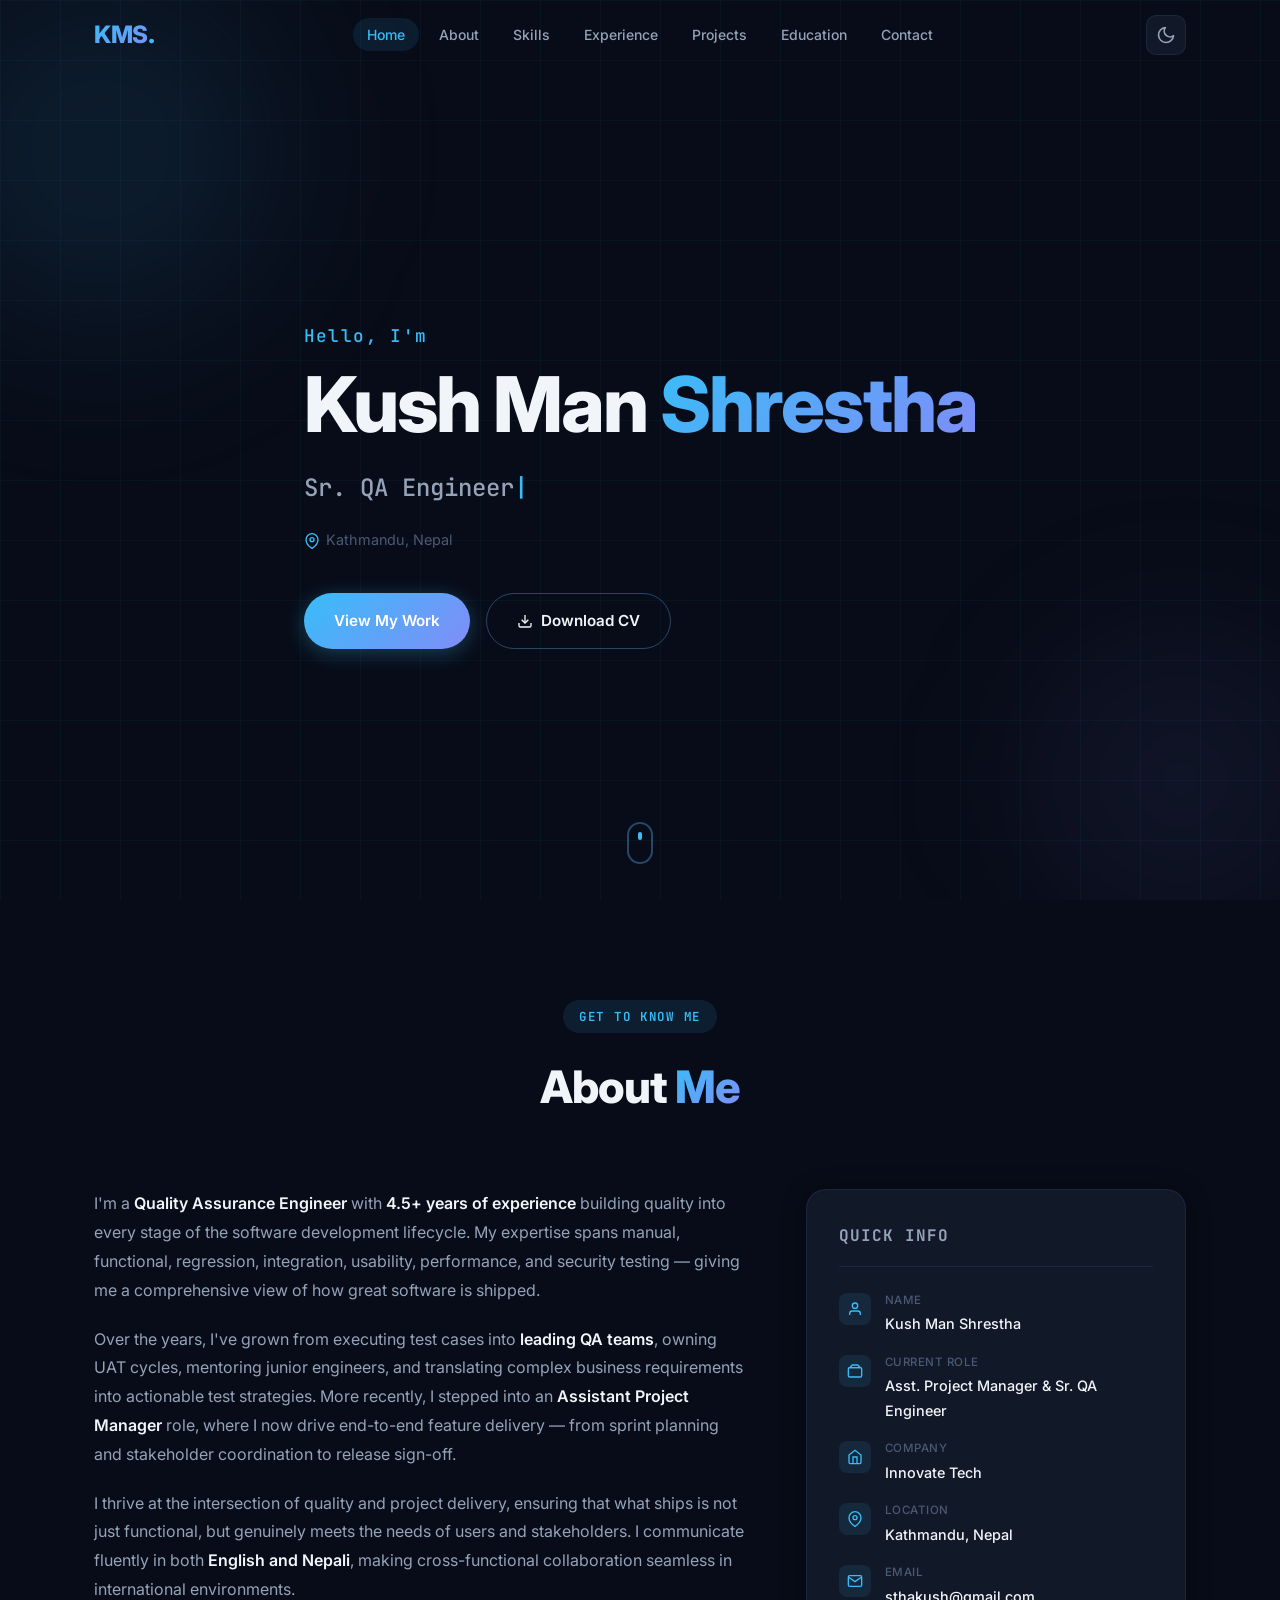
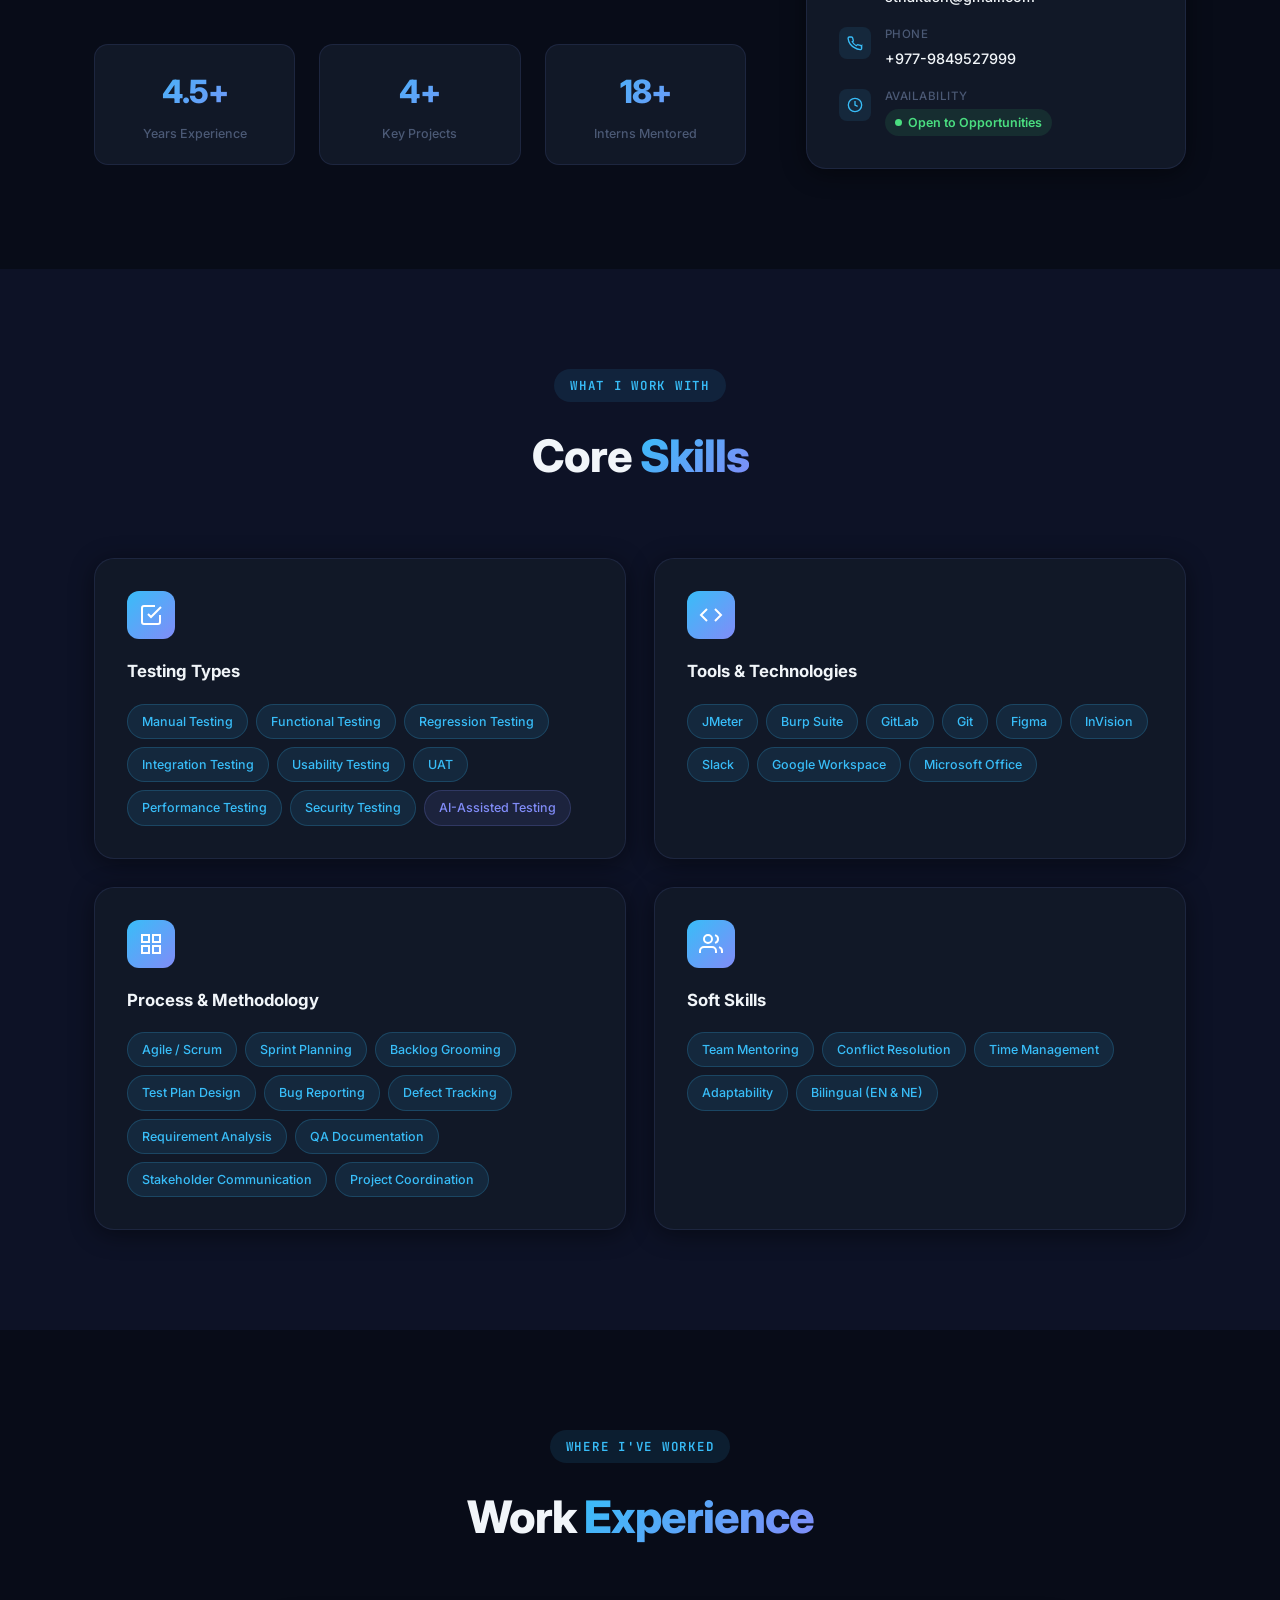
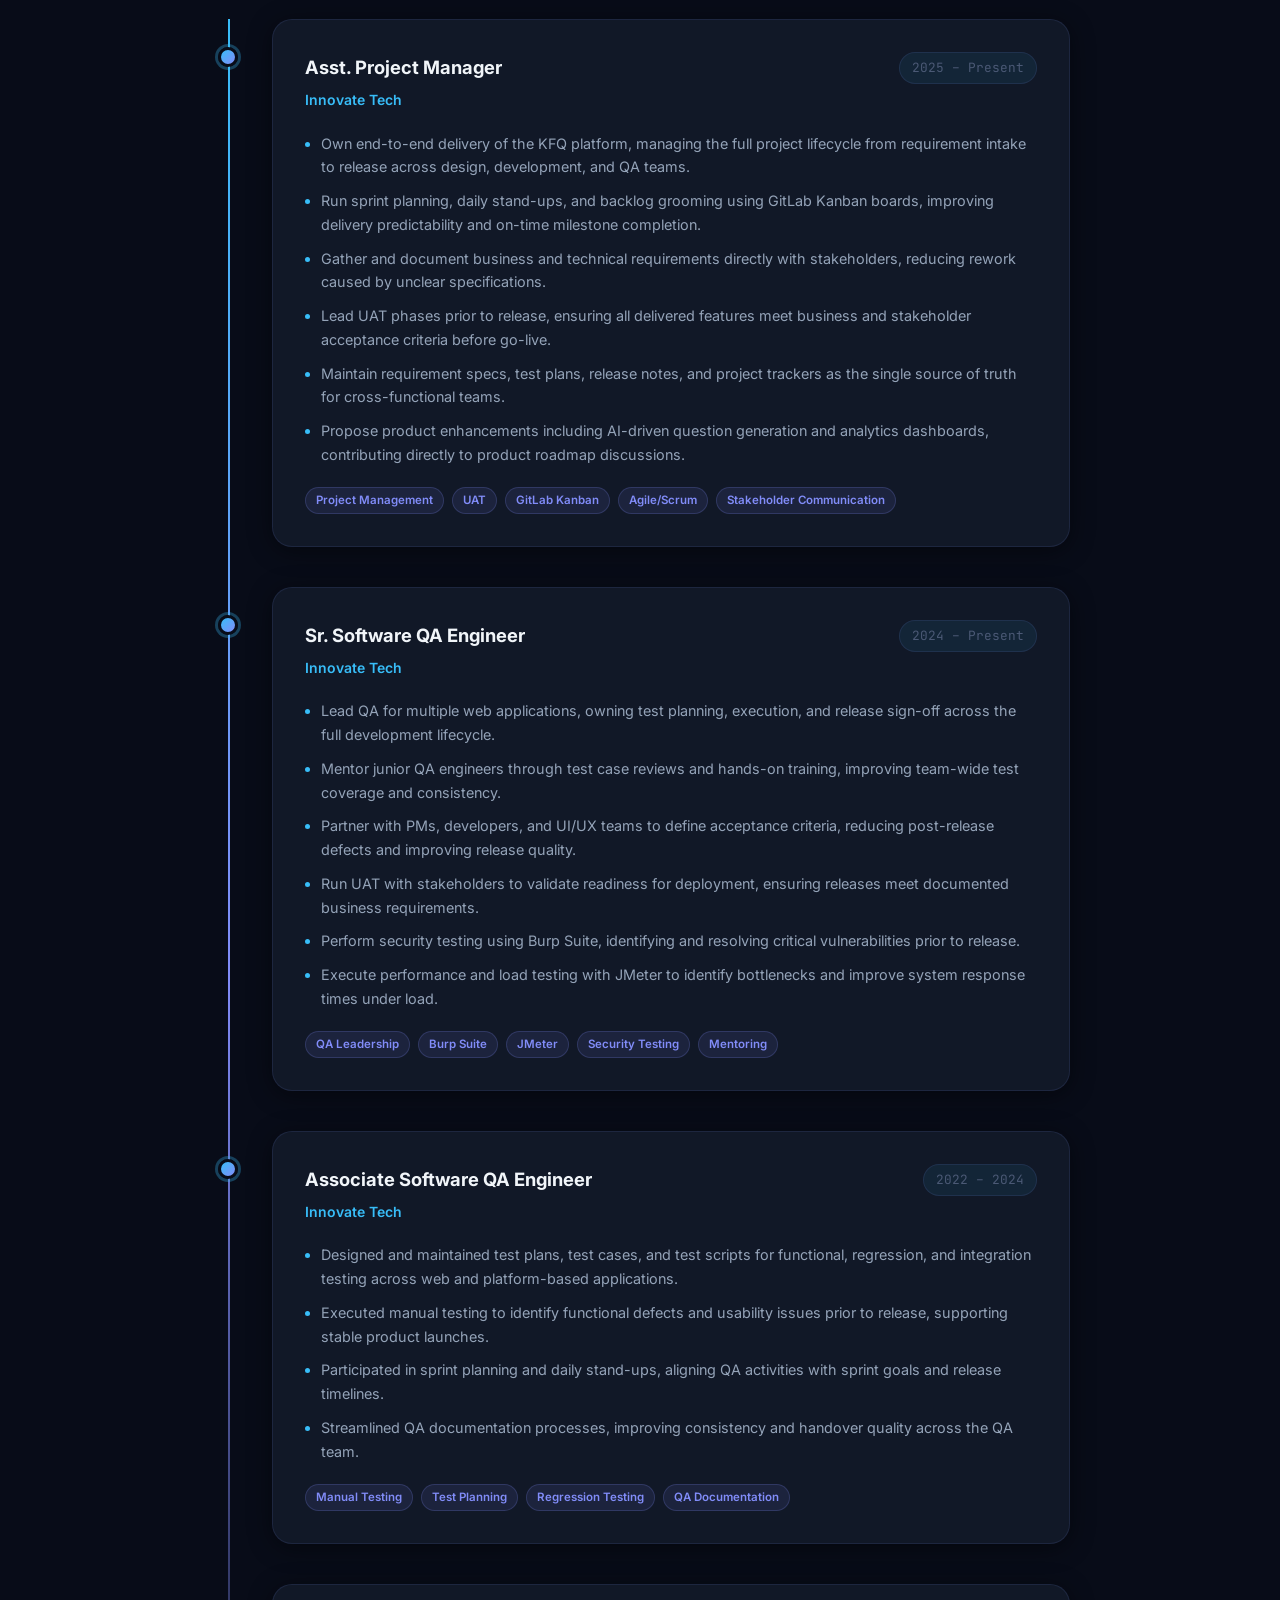
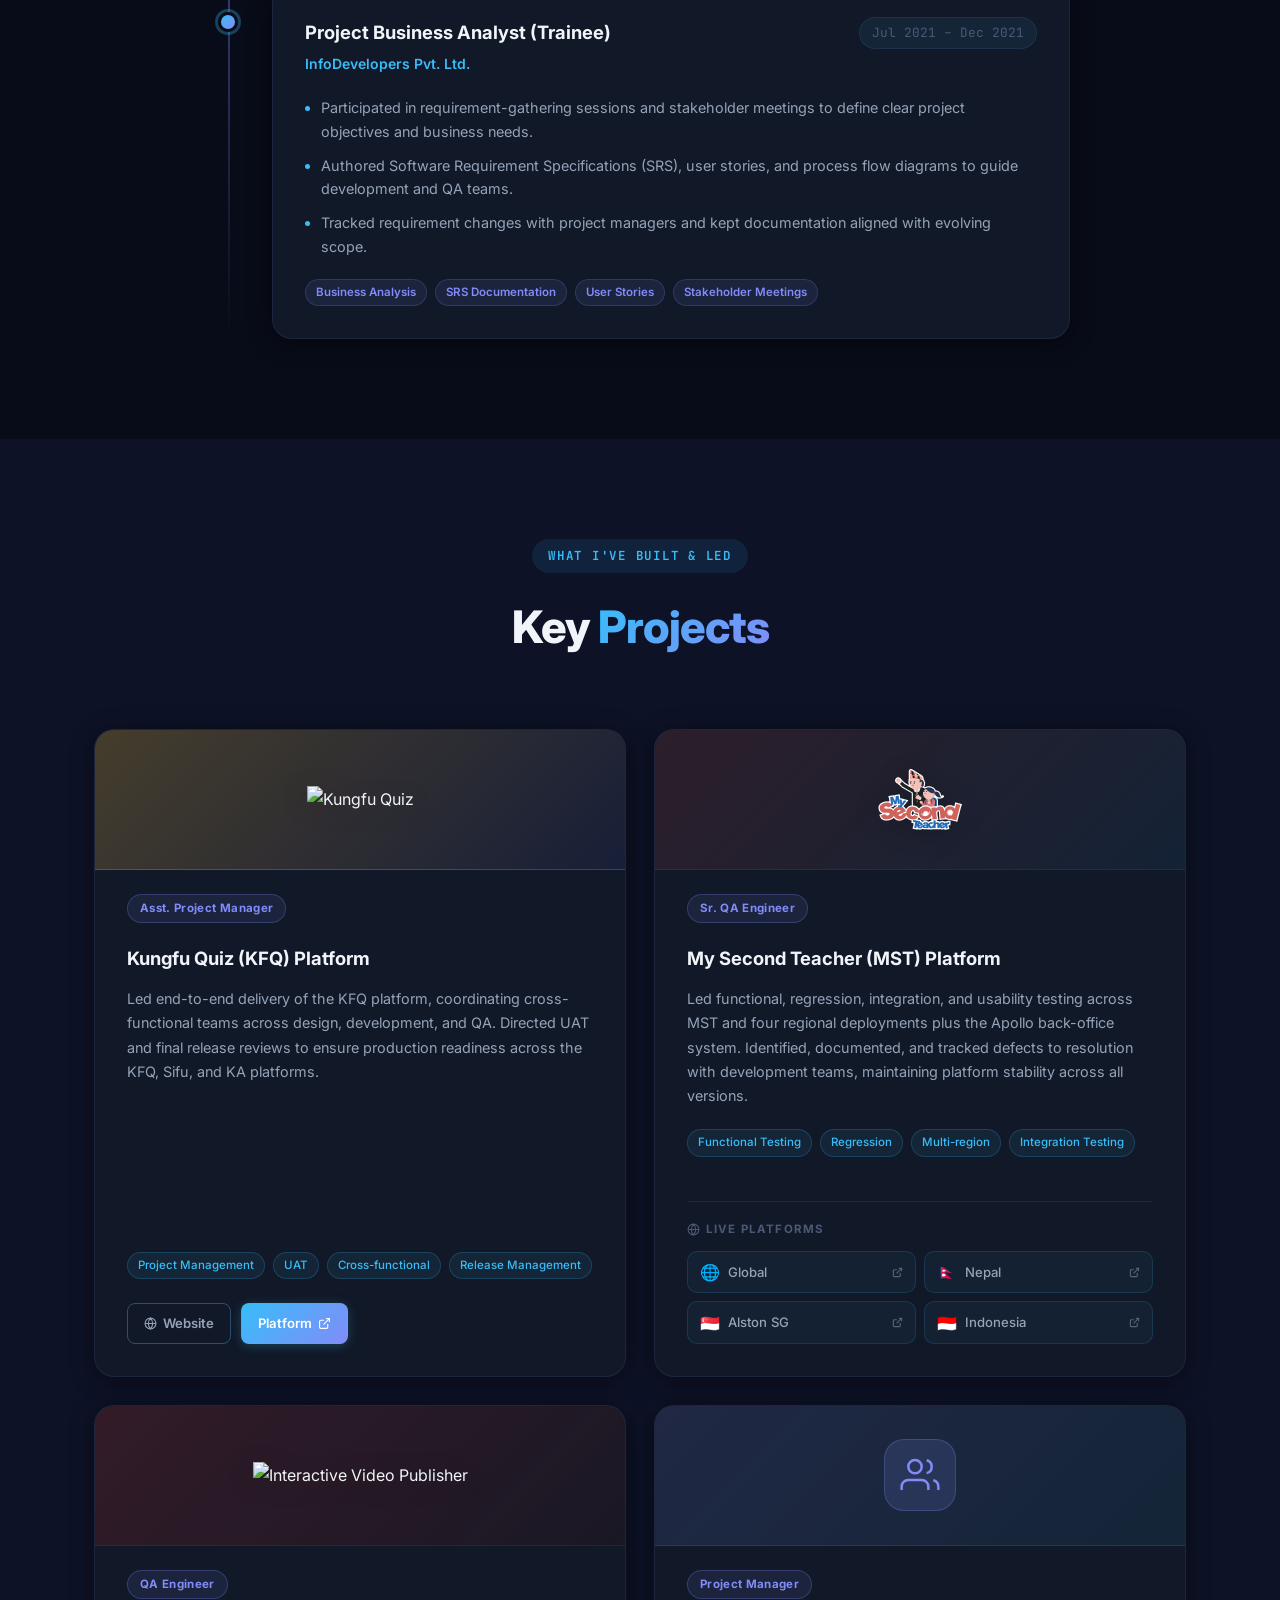
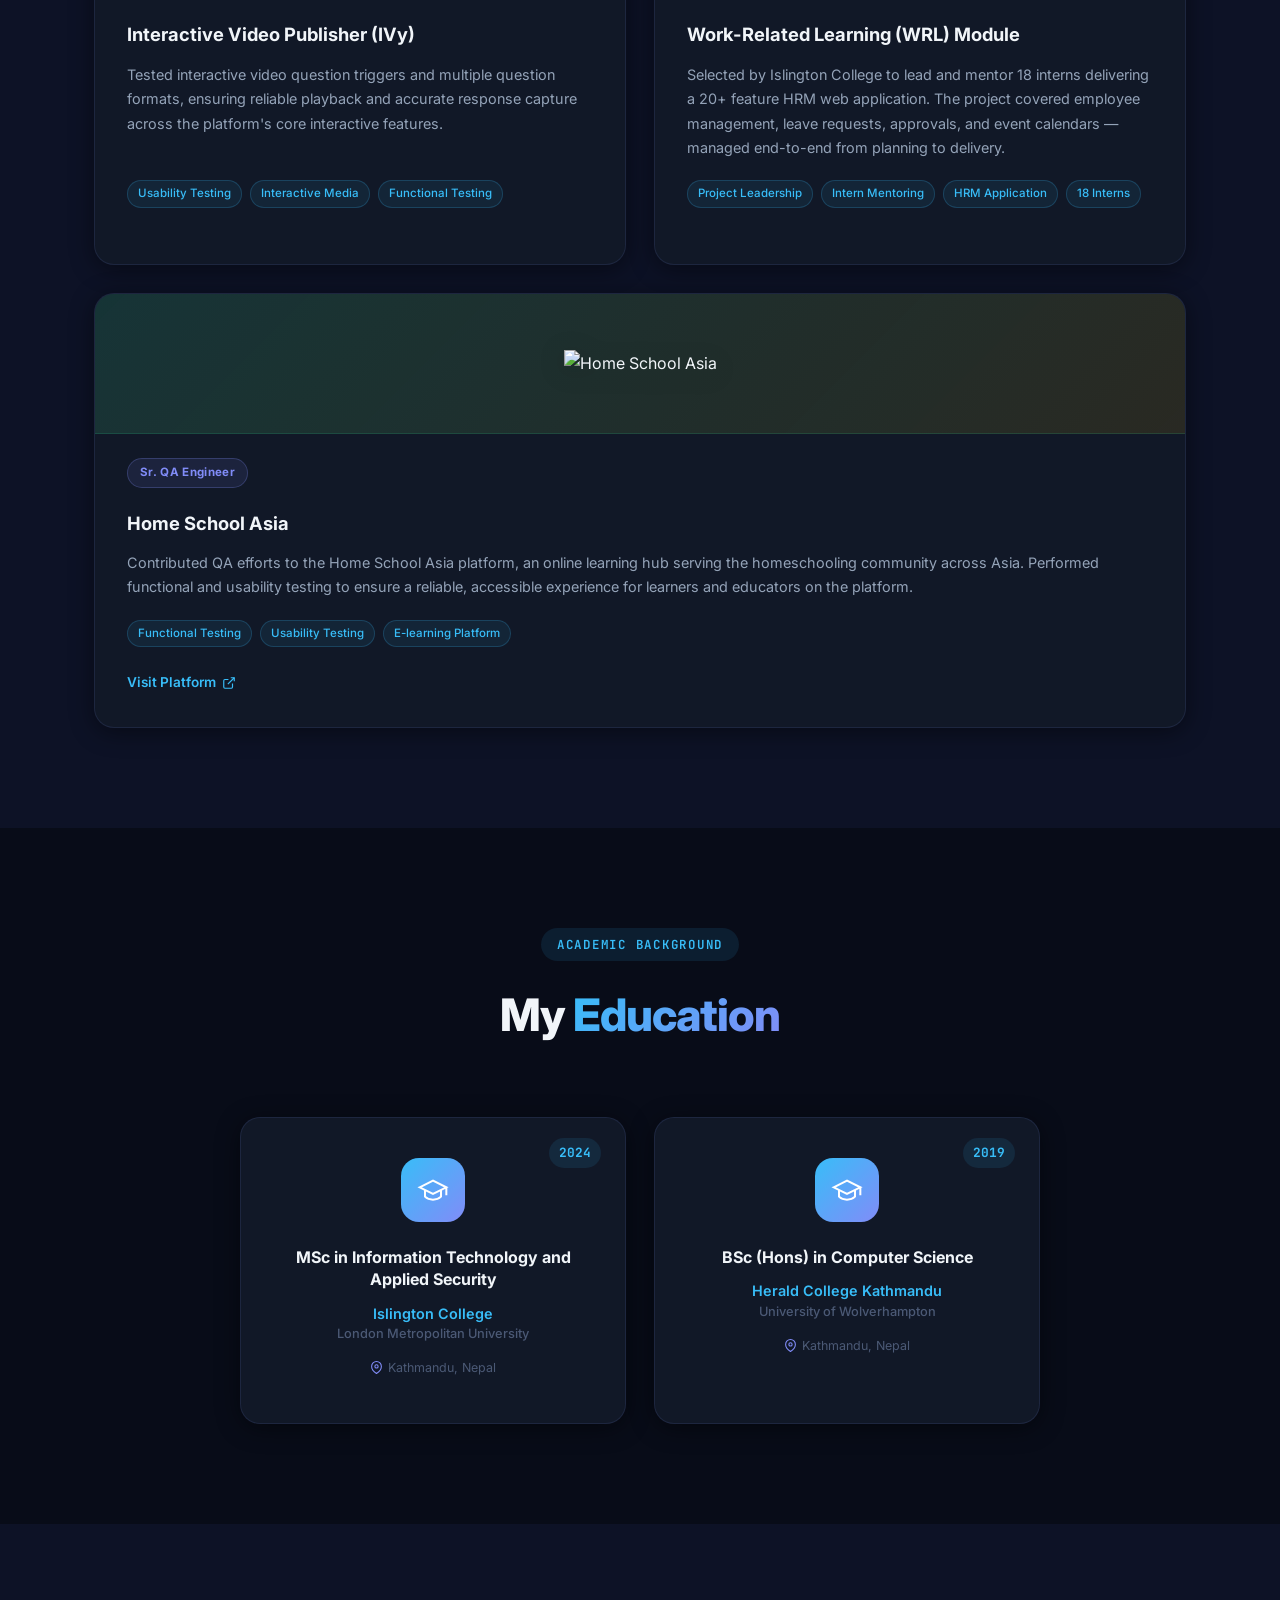
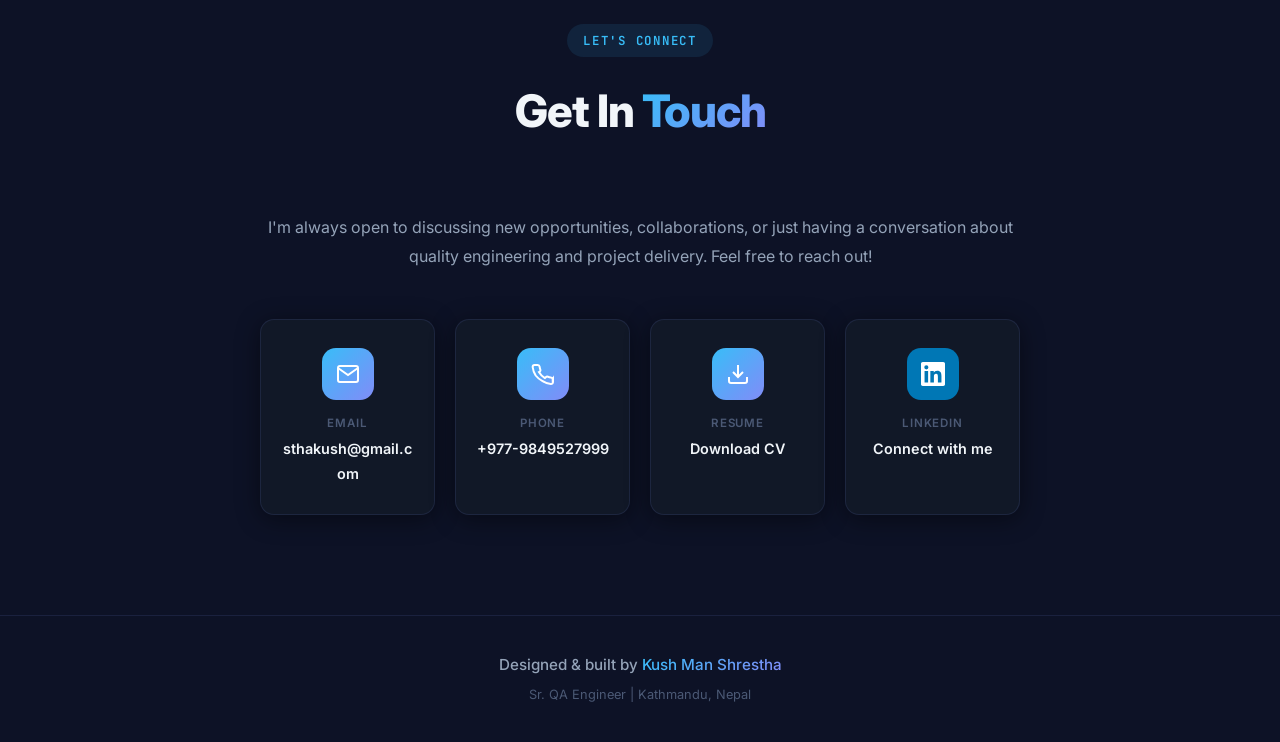
==== index.html @ 0c4039c4 "Add brand-coloured banner to every project card Each card now has a full-width coloured banner at th" ====
<!DOCTYPE html>
<html lang="en" data-theme="dark">
<head>
  <meta charset="UTF-8" />
  <meta name="viewport" content="width=device-width, initial-scale=1.0" />
  <meta name="description" content="Kush Man Shrestha — Sr. QA Engineer & Agile Project Manager based in Kathmandu, Nepal." />
  <title>Kush Man Shrestha | Sr. QA Engineer</title>
  <link rel="preconnect" href="https://fonts.googleapis.com" />
  <link rel="preconnect" href="https://fonts.gstatic.com" crossorigin />
  <link href="https://fonts.googleapis.com/css2?family=Inter:wght@300;400;500;600;700;800&family=JetBrains+Mono:wght@400;500&display=swap" rel="stylesheet" />
  <link rel="stylesheet" href="css/style.css" />
</head>
<body>

  <!-- ========== NAVIGATION ========== -->
  <nav class="navbar" id="navbar">
    <div class="nav-container">
      <a href="#home" class="nav-logo">KMS<span class="dot">.</span></a>
      <button class="hamburger" id="hamburger" aria-label="Toggle menu">
        <span></span><span></span><span></span>
      </button>
      <ul class="nav-links" id="nav-links">
        <li><a href="#home" class="nav-link active">Home</a></li>
        <li><a href="#about" class="nav-link">About</a></li>
        <li><a href="#skills" class="nav-link">Skills</a></li>
        <li><a href="#experience" class="nav-link">Experience</a></li>
        <li><a href="#projects" class="nav-link">Projects</a></li>
        <li><a href="#education" class="nav-link">Education</a></li>
        <li><a href="#contact" class="nav-link">Contact</a></li>
      </ul>
      <button class="theme-toggle" id="theme-toggle" aria-label="Toggle light/dark mode">
        <!-- Moon icon (shown in dark mode) -->
        <svg class="icon-moon" width="20" height="20" viewBox="0 0 24 24" fill="none" stroke="currentColor" stroke-width="2" stroke-linecap="round" stroke-linejoin="round"><path d="M21 12.79A9 9 0 1 1 11.21 3 7 7 0 0 0 21 12.79z"/></svg>
        <!-- Sun icon (shown in light mode) -->
        <svg class="icon-sun" width="20" height="20" viewBox="0 0 24 24" fill="none" stroke="currentColor" stroke-width="2" stroke-linecap="round" stroke-linejoin="round"><circle cx="12" cy="12" r="5"/><line x1="12" y1="1" x2="12" y2="3"/><line x1="12" y1="21" x2="12" y2="23"/><line x1="4.22" y1="4.22" x2="5.64" y2="5.64"/><line x1="18.36" y1="18.36" x2="19.78" y2="19.78"/><line x1="1" y1="12" x2="3" y2="12"/><line x1="21" y1="12" x2="23" y2="12"/><line x1="4.22" y1="19.78" x2="5.64" y2="18.36"/><line x1="18.36" y1="5.64" x2="19.78" y2="4.22"/></svg>
      </button>
    </div>
  </nav>

  <!-- ========== HERO ========== -->
  <section class="hero" id="home">
    <div class="hero-bg-grid"></div>
    <div class="hero-orb hero-orb-1"></div>
    <div class="hero-orb hero-orb-2"></div>
    <div class="container hero-content">
      <p class="hero-greeting">Hello, I'm</p>
      <h1 class="hero-name">Kush Man <span class="gradient-text">Shrestha</span></h1>
      <div class="hero-role-wrapper">
        <span class="hero-role" id="typed-text"></span><span class="cursor">|</span>
      </div>
      <p class="hero-location">
        <svg width="16" height="16" viewBox="0 0 24 24" fill="none" stroke="currentColor" stroke-width="2"><path d="M21 10c0 7-9 13-9 13s-9-6-9-13a9 9 0 0 1 18 0z"/><circle cx="12" cy="10" r="3"/></svg>
        Kathmandu, Nepal
      </p>
      <div class="hero-cta">
        <a href="#projects" class="btn btn-primary">View My Work</a>
        <a href="assets/cv/Kush_Man_Shrestha_CV.pdf" download class="btn btn-outline">
          <svg width="16" height="16" viewBox="0 0 24 24" fill="none" stroke="currentColor" stroke-width="2"><path d="M21 15v4a2 2 0 0 1-2 2H5a2 2 0 0 1-2-2v-4"/><polyline points="7 10 12 15 17 10"/><line x1="12" y1="15" x2="12" y2="3"/></svg>
          Download CV
        </a>
      </div>
    </div>
    <div class="scroll-indicator">
      <div class="scroll-dot"></div>
    </div>
  </section>

  <!-- ========== ABOUT ========== -->
  <section class="section" id="about">
    <div class="container">
      <div class="section-header reveal">
        <span class="section-tag">Get to know me</span>
        <h2 class="section-title">About <span class="gradient-text">Me</span></h2>
      </div>
      <div class="about-grid">
        <div class="about-text reveal">
          <p>
            I'm a <strong>Quality Assurance Engineer</strong> with <strong>4.5+ years of experience</strong>
            building quality into every stage of the software development lifecycle. My expertise spans
            manual, functional, regression, integration, usability, performance, and security testing —
            giving me a comprehensive view of how great software is shipped.
          </p>
          <p>
            Over the years, I've grown from executing test cases into <strong>leading QA teams</strong>,
            owning UAT cycles, mentoring junior engineers, and translating complex business requirements
            into actionable test strategies. More recently, I stepped into an <strong>Assistant Project
            Manager</strong> role, where I now drive end-to-end feature delivery — from sprint planning
            and stakeholder coordination to release sign-off.
          </p>
          <p>
            I thrive at the intersection of quality and project delivery, ensuring that what ships is
            not just functional, but genuinely meets the needs of users and stakeholders. I communicate
            fluently in both <strong>English and Nepali</strong>, making cross-functional collaboration
            seamless in international environments.
          </p>
          <div class="about-stats">
            <div class="stat-card">
              <span class="stat-number gradient-text">4.5+</span>
              <span class="stat-label">Years Experience</span>
            </div>
            <div class="stat-card">
              <span class="stat-number gradient-text">4+</span>
              <span class="stat-label">Key Projects</span>
            </div>
            <div class="stat-card">
              <span class="stat-number gradient-text">18+</span>
              <span class="stat-label">Interns Mentored</span>
            </div>
          </div>
        </div>
        <div class="about-card reveal">
          <div class="about-info-card">
            <h3>Quick Info</h3>
            <ul class="info-list">
              <li>
                <span class="info-icon">
                  <svg width="16" height="16" viewBox="0 0 24 24" fill="none" stroke="currentColor" stroke-width="2"><path d="M20 21v-2a4 4 0 0 0-4-4H8a4 4 0 0 0-4 4v2"/><circle cx="12" cy="7" r="4"/></svg>
                </span>
                <div><span class="info-label">Name</span><span class="info-value">Kush Man Shrestha</span></div>
              </li>
              <li>
                <span class="info-icon">
                  <svg width="16" height="16" viewBox="0 0 24 24" fill="none" stroke="currentColor" stroke-width="2"><rect x="2" y="7" width="20" height="14" rx="2"/><path d="M16 3H8l-4 4h16l-4-4z"/></svg>
                </span>
                <div><span class="info-label">Current Role</span><span class="info-value">Asst. Project Manager & Sr. QA Engineer</span></div>
              </li>
              <li>
                <span class="info-icon">
                  <svg width="16" height="16" viewBox="0 0 24 24" fill="none" stroke="currentColor" stroke-width="2"><path d="M3 9l9-7 9 7v11a2 2 0 0 1-2 2H5a2 2 0 0 1-2-2z"/><polyline points="9 22 9 12 15 12 15 22"/></svg>
                </span>
                <div><span class="info-label">Company</span><span class="info-value">Innovate Tech</span></div>
              </li>
              <li>
                <span class="info-icon">
                  <svg width="16" height="16" viewBox="0 0 24 24" fill="none" stroke="currentColor" stroke-width="2"><path d="M21 10c0 7-9 13-9 13s-9-6-9-13a9 9 0 0 1 18 0z"/><circle cx="12" cy="10" r="3"/></svg>
                </span>
                <div><span class="info-label">Location</span><span class="info-value">Kathmandu, Nepal</span></div>
              </li>
              <li>
                <span class="info-icon">
                  <svg width="16" height="16" viewBox="0 0 24 24" fill="none" stroke="currentColor" stroke-width="2"><path d="M4 4h16c1.1 0 2 .9 2 2v12c0 1.1-.9 2-2 2H4c-1.1 0-2-.9-2-2V6c0-1.1.9-2 2-2z"/><polyline points="22,6 12,13 2,6"/></svg>
                </span>
                <div><span class="info-label">Email</span><span class="info-value">sthakush@gmail.com</span></div>
              </li>
              <li>
                <span class="info-icon">
                  <svg width="16" height="16" viewBox="0 0 24 24" fill="none" stroke="currentColor" stroke-width="2"><path d="M22 16.92v3a2 2 0 0 1-2.18 2 19.79 19.79 0 0 1-8.63-3.07A19.5 19.5 0 0 1 4.69 13.5 19.79 19.79 0 0 1 1.63 5a2 2 0 0 1 1.97-2H6.6a2 2 0 0 1 2 1.72c.127.96.361 1.903.7 2.81a2 2 0 0 1-.45 2.11L7.91 10.09a16 16 0 0 0 6 6l.92-.92a2 2 0 0 1 2.11-.45c.907.339 1.85.573 2.81.7A2 2 0 0 1 21.72 17.38z"/></svg>
                </span>
                <div><span class="info-label">Phone</span><span class="info-value">+977-9849527999</span></div>
              </li>
              <li>
                <span class="info-icon">
                  <svg width="16" height="16" viewBox="0 0 24 24" fill="none" stroke="currentColor" stroke-width="2"><circle cx="12" cy="12" r="10"/><polyline points="12 6 12 12 16 14"/></svg>
                </span>
                <div><span class="info-label">Availability</span><span class="info-value"><span class="badge-available">Open to Opportunities</span></span></div>
              </li>
            </ul>
          </div>
        </div>
      </div>
    </div>
  </section>

  <!-- ========== SKILLS ========== -->
  <section class="section section-alt" id="skills">
    <div class="container">
      <div class="section-header reveal">
        <span class="section-tag">What I work with</span>
        <h2 class="section-title">Core <span class="gradient-text">Skills</span></h2>
      </div>

      <div class="skills-grid">

        <div class="skill-category reveal">
          <div class="skill-category-icon">
            <svg width="24" height="24" viewBox="0 0 24 24" fill="none" stroke="currentColor" stroke-width="2"><path d="M9 11l3 3L22 4"/><path d="M21 12v7a2 2 0 0 1-2 2H5a2 2 0 0 1-2-2V5a2 2 0 0 1 2-2h11"/></svg>
          </div>
          <h3 class="skill-category-title">Testing Types</h3>
          <div class="skill-tags">
            <span class="skill-tag">Manual Testing</span>
            <span class="skill-tag">Functional Testing</span>
            <span class="skill-tag">Regression Testing</span>
            <span class="skill-tag">Integration Testing</span>
            <span class="skill-tag">Usability Testing</span>
            <span class="skill-tag">UAT</span>
            <span class="skill-tag">Performance Testing</span>
            <span class="skill-tag">Security Testing</span>
            <span class="skill-tag skill-tag-learning">AI-Assisted Testing</span>
          </div>
        </div>

        <div class="skill-category reveal">
          <div class="skill-category-icon">
            <svg width="24" height="24" viewBox="0 0 24 24" fill="none" stroke="currentColor" stroke-width="2"><polyline points="16 18 22 12 16 6"/><polyline points="8 6 2 12 8 18"/></svg>
          </div>
          <h3 class="skill-category-title">Tools & Technologies</h3>
          <div class="skill-tags">
            <span class="skill-tag">JMeter</span>
            <span class="skill-tag">Burp Suite</span>
            <span class="skill-tag">GitLab</span>
            <span class="skill-tag">Git</span>
            <span class="skill-tag">Figma</span>
            <span class="skill-tag">InVision</span>
            <span class="skill-tag">Slack</span>
            <span class="skill-tag">Google Workspace</span>
            <span class="skill-tag">Microsoft Office</span>
          </div>
        </div>

        <div class="skill-category reveal">
          <div class="skill-category-icon">
            <svg width="24" height="24" viewBox="0 0 24 24" fill="none" stroke="currentColor" stroke-width="2"><rect x="3" y="3" width="7" height="7"/><rect x="14" y="3" width="7" height="7"/><rect x="14" y="14" width="7" height="7"/><rect x="3" y="14" width="7" height="7"/></svg>
          </div>
          <h3 class="skill-category-title">Process & Methodology</h3>
          <div class="skill-tags">
            <span class="skill-tag">Agile / Scrum</span>
            <span class="skill-tag">Sprint Planning</span>
            <span class="skill-tag">Backlog Grooming</span>
            <span class="skill-tag">Test Plan Design</span>
            <span class="skill-tag">Bug Reporting</span>
            <span class="skill-tag">Defect Tracking</span>
            <span class="skill-tag">Requirement Analysis</span>
            <span class="skill-tag">QA Documentation</span>
            <span class="skill-tag">Stakeholder Communication</span>
            <span class="skill-tag">Project Coordination</span>
          </div>
        </div>

        <div class="skill-category reveal">
          <div class="skill-category-icon">
            <svg width="24" height="24" viewBox="0 0 24 24" fill="none" stroke="currentColor" stroke-width="2"><path d="M17 21v-2a4 4 0 0 0-4-4H5a4 4 0 0 0-4 4v2"/><circle cx="9" cy="7" r="4"/><path d="M23 21v-2a4 4 0 0 0-3-3.87"/><path d="M16 3.13a4 4 0 0 1 0 7.75"/></svg>
          </div>
          <h3 class="skill-category-title">Soft Skills</h3>
          <div class="skill-tags">
            <span class="skill-tag">Team Mentoring</span>
            <span class="skill-tag">Conflict Resolution</span>
            <span class="skill-tag">Time Management</span>
            <span class="skill-tag">Adaptability</span>
            <span class="skill-tag">Bilingual (EN & NE)</span>
          </div>
        </div>

      </div>
    </div>
  </section>

  <!-- ========== EXPERIENCE ========== -->
  <section class="section" id="experience">
    <div class="container">
      <div class="section-header reveal">
        <span class="section-tag">Where I've worked</span>
        <h2 class="section-title">Work <span class="gradient-text">Experience</span></h2>
      </div>
      <div class="timeline">

        <div class="timeline-item reveal">
          <div class="timeline-dot"></div>
          <div class="timeline-card">
            <div class="timeline-header">
              <div>
                <h3 class="timeline-role">Asst. Project Manager</h3>
                <p class="timeline-company">Innovate Tech</p>
              </div>
              <span class="timeline-period">2025 – Present</span>
            </div>
            <ul class="timeline-list">
              <li>Own end-to-end delivery of the KFQ platform, managing the full project lifecycle from requirement intake to release across design, development, and QA teams.</li>
              <li>Run sprint planning, daily stand-ups, and backlog grooming using GitLab Kanban boards, improving delivery predictability and on-time milestone completion.</li>
              <li>Gather and document business and technical requirements directly with stakeholders, reducing rework caused by unclear specifications.</li>
              <li>Lead UAT phases prior to release, ensuring all delivered features meet business and stakeholder acceptance criteria before go-live.</li>
              <li>Maintain requirement specs, test plans, release notes, and project trackers as the single source of truth for cross-functional teams.</li>
              <li>Propose product enhancements including AI-driven question generation and analytics dashboards, contributing directly to product roadmap discussions.</li>
            </ul>
            <div class="timeline-tags">
              <span>Project Management</span><span>UAT</span><span>GitLab Kanban</span><span>Agile/Scrum</span><span>Stakeholder Communication</span>
            </div>
          </div>
        </div>

        <div class="timeline-item reveal">
          <div class="timeline-dot"></div>
          <div class="timeline-card">
            <div class="timeline-header">
              <div>
                <h3 class="timeline-role">Sr. Software QA Engineer</h3>
                <p class="timeline-company">Innovate Tech</p>
              </div>
              <span class="timeline-period">2024 – Present</span>
            </div>
            <ul class="timeline-list">
              <li>Lead QA for multiple web applications, owning test planning, execution, and release sign-off across the full development lifecycle.</li>
              <li>Mentor junior QA engineers through test case reviews and hands-on training, improving team-wide test coverage and consistency.</li>
              <li>Partner with PMs, developers, and UI/UX teams to define acceptance criteria, reducing post-release defects and improving release quality.</li>
              <li>Run UAT with stakeholders to validate readiness for deployment, ensuring releases meet documented business requirements.</li>
              <li>Perform security testing using Burp Suite, identifying and resolving critical vulnerabilities prior to release.</li>
              <li>Execute performance and load testing with JMeter to identify bottlenecks and improve system response times under load.</li>
            </ul>
            <div class="timeline-tags">
              <span>QA Leadership</span><span>Burp Suite</span><span>JMeter</span><span>Security Testing</span><span>Mentoring</span>
            </div>
          </div>
        </div>

        <div class="timeline-item reveal">
          <div class="timeline-dot"></div>
          <div class="timeline-card">
            <div class="timeline-header">
              <div>
                <h3 class="timeline-role">Associate Software QA Engineer</h3>
                <p class="timeline-company">Innovate Tech</p>
              </div>
              <span class="timeline-period">2022 – 2024</span>
            </div>
            <ul class="timeline-list">
              <li>Designed and maintained test plans, test cases, and test scripts for functional, regression, and integration testing across web and platform-based applications.</li>
              <li>Executed manual testing to identify functional defects and usability issues prior to release, supporting stable product launches.</li>
              <li>Participated in sprint planning and daily stand-ups, aligning QA activities with sprint goals and release timelines.</li>
              <li>Streamlined QA documentation processes, improving consistency and handover quality across the QA team.</li>
            </ul>
            <div class="timeline-tags">
              <span>Manual Testing</span><span>Test Planning</span><span>Regression Testing</span><span>QA Documentation</span>
            </div>
          </div>
        </div>

        <div class="timeline-item reveal">
          <div class="timeline-dot"></div>
          <div class="timeline-card">
            <div class="timeline-header">
              <div>
                <h3 class="timeline-role">Project Business Analyst (Trainee)</h3>
                <p class="timeline-company">InfoDevelopers Pvt. Ltd.</p>
              </div>
              <span class="timeline-period">Jul 2021 – Dec 2021</span>
            </div>
            <ul class="timeline-list">
              <li>Participated in requirement-gathering sessions and stakeholder meetings to define clear project objectives and business needs.</li>
              <li>Authored Software Requirement Specifications (SRS), user stories, and process flow diagrams to guide development and QA teams.</li>
              <li>Tracked requirement changes with project managers and kept documentation aligned with evolving scope.</li>
            </ul>
            <div class="timeline-tags">
              <span>Business Analysis</span><span>SRS Documentation</span><span>User Stories</span><span>Stakeholder Meetings</span>
            </div>
          </div>
        </div>

      </div>
    </div>
  </section>

  <!-- ========== PROJECTS ========== -->
  <section class="section section-alt" id="projects">
    <div class="container">
      <div class="section-header reveal">
        <span class="section-tag">What I've built & led</span>
        <h2 class="section-title">Key <span class="gradient-text">Projects</span></h2>
      </div>
      <div class="projects-grid">

        <!-- KFQ -->
        <div class="project-card reveal">
          <div class="project-banner project-banner--kfq">
            <img src="assets/images/logo-kfq.png" alt="Kungfu Quiz" class="project-banner-logo" />
          </div>
          <div class="project-card-body">
            <div class="project-card-header">
              <div class="project-role-badge">Asst. Project Manager</div>
            </div>
            <h3 class="project-title">Kungfu Quiz (KFQ) Platform</h3>
            <p class="project-description">
              Led end-to-end delivery of the KFQ platform, coordinating cross-functional teams across
              design, development, and QA. Directed UAT and final release reviews to ensure production
              readiness across the KFQ, Sifu, and KA platforms.
            </p>
            <div class="project-tags">
              <span>Project Management</span>
              <span>UAT</span>
              <span>Cross-functional</span>
              <span>Release Management</span>
            </div>
            <div class="project-links-row">
              <a href="https://www.kungfuquiz.com/" target="_blank" rel="noopener noreferrer" class="project-link-btn project-link-btn-outline">
                <svg width="13" height="13" viewBox="0 0 24 24" fill="none" stroke="currentColor" stroke-width="2"><circle cx="12" cy="12" r="10"/><line x1="2" y1="12" x2="22" y2="12"/><path d="M12 2a15.3 15.3 0 0 1 4 10 15.3 15.3 0 0 1-4 10 15.3 15.3 0 0 1-4-10 15.3 15.3 0 0 1 4-10z"/></svg>
                Website
              </a>
              <a href="https://sifu.kungfuquiz.com/home" target="_blank" rel="noopener noreferrer" class="project-link-btn project-link-btn-primary">
                Platform
                <svg width="13" height="13" viewBox="0 0 24 24" fill="none" stroke="currentColor" stroke-width="2"><path d="M18 13v6a2 2 0 0 1-2 2H5a2 2 0 0 1-2-2V8a2 2 0 0 1 2-2h6"/><polyline points="15 3 21 3 21 9"/><line x1="10" y1="14" x2="21" y2="3"/></svg>
              </a>
            </div>
          </div>
        </div>

        <!-- MST -->
        <div class="project-card reveal">
          <div class="project-banner project-banner--mst">
            <img src="assets/images/logo-mst.png" alt="My Second Teacher" class="project-banner-logo" />
          </div>
          <div class="project-card-body">
            <div class="project-card-header">
              <div class="project-role-badge">Sr. QA Engineer</div>
            </div>
            <h3 class="project-title">My Second Teacher (MST) Platform</h3>
            <p class="project-description">
              Led functional, regression, integration, and usability testing across MST and four regional
              deployments plus the Apollo back-office system. Identified, documented, and tracked defects
              to resolution with development teams, maintaining platform stability across all versions.
            </p>
            <div class="project-tags">
              <span>Functional Testing</span>
              <span>Regression</span>
              <span>Multi-region</span>
              <span>Integration Testing</span>
            </div>
            <div class="mst-platforms">
              <p class="mst-platforms-label">
                <svg width="13" height="13" viewBox="0 0 24 24" fill="none" stroke="currentColor" stroke-width="2"><circle cx="12" cy="12" r="10"/><line x1="2" y1="12" x2="22" y2="12"/><path d="M12 2a15.3 15.3 0 0 1 4 10 15.3 15.3 0 0 1-4 10 15.3 15.3 0 0 1-4-10 15.3 15.3 0 0 1 4-10z"/></svg>
                Live Platforms
              </p>
              <div class="mst-platform-grid">
                <a href="https://www.mysecondteacher.com/" target="_blank" rel="noopener noreferrer" class="mst-platform-link">
                  <span class="mst-flag">🌐</span>
                  <span class="mst-platform-name">Global</span>
                  <svg class="mst-ext-icon" width="11" height="11" viewBox="0 0 24 24" fill="none" stroke="currentColor" stroke-width="2.5"><path d="M18 13v6a2 2 0 0 1-2 2H5a2 2 0 0 1-2-2V8a2 2 0 0 1 2-2h6"/><polyline points="15 3 21 3 21 9"/><line x1="10" y1="14" x2="21" y2="3"/></svg>
                </a>
                <a href="https://www.mysecondteacher.com.np/" target="_blank" rel="noopener noreferrer" class="mst-platform-link">
                  <span class="mst-flag">🇳🇵</span>
                  <span class="mst-platform-name">Nepal</span>
                  <svg class="mst-ext-icon" width="11" height="11" viewBox="0 0 24 24" fill="none" stroke="currentColor" stroke-width="2.5"><path d="M18 13v6a2 2 0 0 1-2 2H5a2 2 0 0 1-2-2V8a2 2 0 0 1 2-2h6"/><polyline points="15 3 21 3 21 9"/><line x1="10" y1="14" x2="21" y2="3"/></svg>
                </a>
                <a href="https://app.alstondigital.sg/login" target="_blank" rel="noopener noreferrer" class="mst-platform-link">
                  <span class="mst-flag">🇸🇬</span>
                  <span class="mst-platform-name">Alston SG</span>
                  <svg class="mst-ext-icon" width="11" height="11" viewBox="0 0 24 24" fill="none" stroke="currentColor" stroke-width="2.5"><path d="M18 13v6a2 2 0 0 1-2 2H5a2 2 0 0 1-2-2V8a2 2 0 0 1 2-2h6"/><polyline points="15 3 21 3 21 9"/><line x1="10" y1="14" x2="21" y2="3"/></svg>
                </a>
                <a href="https://app.jelajahilmu.com/" target="_blank" rel="noopener noreferrer" class="mst-platform-link">
                  <span class="mst-flag">🇮🇩</span>
                  <span class="mst-platform-name">Indonesia</span>
                  <svg class="mst-ext-icon" width="11" height="11" viewBox="0 0 24 24" fill="none" stroke="currentColor" stroke-width="2.5"><path d="M18 13v6a2 2 0 0 1-2 2H5a2 2 0 0 1-2-2V8a2 2 0 0 1 2-2h6"/><polyline points="15 3 21 3 21 9"/><line x1="10" y1="14" x2="21" y2="3"/></svg>
                </a>
              </div>
            </div>
          </div>
        </div>

        <!-- IVy -->
        <div class="project-card reveal">
          <div class="project-banner project-banner--ivy">
            <img src="assets/images/logo-ivy.png" alt="Interactive Video Publisher" class="project-banner-logo project-banner-logo--sm" />
          </div>
          <div class="project-card-body">
            <div class="project-card-header">
              <div class="project-role-badge">QA Engineer</div>
            </div>
            <h3 class="project-title">Interactive Video Publisher (IVy)</h3>
            <p class="project-description">
              Tested interactive video question triggers and multiple question formats, ensuring reliable
              playback and accurate response capture across the platform's core interactive features.
            </p>
            <div class="project-tags">
              <span>Usability Testing</span>
              <span>Interactive Media</span>
              <span>Functional Testing</span>
            </div>
          </div>
        </div>

        <!-- WRL -->
        <div class="project-card reveal">
          <div class="project-banner project-banner--wrl">
            <div class="project-banner-icon">
              <svg width="40" height="40" viewBox="0 0 24 24" fill="none" stroke="currentColor" stroke-width="1.5"><path d="M17 21v-2a4 4 0 0 0-4-4H5a4 4 0 0 0-4 4v2"/><circle cx="9" cy="7" r="4"/><path d="M23 21v-2a4 4 0 0 0-3-3.87"/><path d="M16 3.13a4 4 0 0 1 0 7.75"/></svg>
            </div>
          </div>
          <div class="project-card-body">
            <div class="project-card-header">
              <div class="project-role-badge">Project Manager</div>
            </div>
            <h3 class="project-title">Work-Related Learning (WRL) Module</h3>
            <p class="project-description">
              Selected by Islington College to lead and mentor 18 interns delivering a 20+ feature HRM
              web application. The project covered employee management, leave requests, approvals, and
              event calendars — managed end-to-end from planning to delivery.
            </p>
            <div class="project-tags">
              <span>Project Leadership</span>
              <span>Intern Mentoring</span>
              <span>HRM Application</span>
              <span>18 Interns</span>
            </div>
          </div>
        </div>

        <!-- Home School Asia -->
        <div class="project-card project-card-wide reveal">
          <div class="project-banner project-banner--hsa">
            <img src="assets/images/logo-hsa.png" alt="Home School Asia" class="project-banner-logo" />
          </div>
          <div class="project-card-body">
            <div class="project-card-header">
              <div class="project-role-badge">Sr. QA Engineer</div>
            </div>
            <h3 class="project-title">Home School Asia</h3>
            <p class="project-description">
              Contributed QA efforts to the Home School Asia platform, an online learning hub serving
              the homeschooling community across Asia. Performed functional and usability testing to
              ensure a reliable, accessible experience for learners and educators on the platform.
            </p>
            <div class="project-tags">
              <span>Functional Testing</span>
              <span>Usability Testing</span>
              <span>E-learning Platform</span>
            </div>
            <a href="https://homeschool.asia/" target="_blank" rel="noopener noreferrer" class="project-link">
              Visit Platform
              <svg width="14" height="14" viewBox="0 0 24 24" fill="none" stroke="currentColor" stroke-width="2"><path d="M18 13v6a2 2 0 0 1-2 2H5a2 2 0 0 1-2-2V8a2 2 0 0 1 2-2h6"/><polyline points="15 3 21 3 21 9"/><line x1="10" y1="14" x2="21" y2="3"/></svg>
            </a>
          </div>
        </div>

      </div>
    </div>
  </section>

  <!-- ========== EDUCATION ========== -->
  <section class="section" id="education">
    <div class="container">
      <div class="section-header reveal">
        <span class="section-tag">Academic background</span>
        <h2 class="section-title">My <span class="gradient-text">Education</span></h2>
      </div>
      <div class="education-grid">

        <div class="edu-card reveal">
          <div class="edu-year">2024</div>
          <div class="edu-degree-icon">
            <svg width="32" height="32" viewBox="0 0 24 24" fill="none" stroke="currentColor" stroke-width="1.5"><path d="M22 10v6M2 10l10-5 10 5-10 5z"/><path d="M6 12v5c3 3 9 3 12 0v-5"/></svg>
          </div>
          <h3 class="edu-degree">MSc in Information Technology and Applied Security</h3>
          <p class="edu-institution">Islington College<br><span>London Metropolitan University</span></p>
          <p class="edu-location">
            <svg width="13" height="13" viewBox="0 0 24 24" fill="none" stroke="currentColor" stroke-width="2"><path d="M21 10c0 7-9 13-9 13s-9-6-9-13a9 9 0 0 1 18 0z"/><circle cx="12" cy="10" r="3"/></svg>
            Kathmandu, Nepal
          </p>
        </div>

        <div class="edu-card reveal">
          <div class="edu-year">2019</div>
          <div class="edu-degree-icon">
            <svg width="32" height="32" viewBox="0 0 24 24" fill="none" stroke="currentColor" stroke-width="1.5"><path d="M22 10v6M2 10l10-5 10 5-10 5z"/><path d="M6 12v5c3 3 9 3 12 0v-5"/></svg>
          </div>
          <h3 class="edu-degree">BSc (Hons) in Computer Science</h3>
          <p class="edu-institution">Herald College Kathmandu<br><span>University of Wolverhampton</span></p>
          <p class="edu-location">
            <svg width="13" height="13" viewBox="0 0 24 24" fill="none" stroke="currentColor" stroke-width="2"><path d="M21 10c0 7-9 13-9 13s-9-6-9-13a9 9 0 0 1 18 0z"/><circle cx="12" cy="10" r="3"/></svg>
            Kathmandu, Nepal
          </p>
        </div>

      </div>
    </div>
  </section>

  <!-- ========== CONTACT ========== -->
  <section class="section section-alt" id="contact">
    <div class="container">
      <div class="section-header reveal">
        <span class="section-tag">Let's connect</span>
        <h2 class="section-title">Get In <span class="gradient-text">Touch</span></h2>
      </div>
      <div class="contact-wrapper reveal">
        <p class="contact-intro">
          I'm always open to discussing new opportunities, collaborations, or just having a conversation
          about quality engineering and project delivery. Feel free to reach out!
        </p>
        <div class="contact-cards">
          <a href="mailto:sthakush@gmail.com" class="contact-card">
            <div class="contact-card-icon">
              <svg width="24" height="24" viewBox="0 0 24 24" fill="none" stroke="currentColor" stroke-width="2"><path d="M4 4h16c1.1 0 2 .9 2 2v12c0 1.1-.9 2-2 2H4c-1.1 0-2-.9-2-2V6c0-1.1.9-2 2-2z"/><polyline points="22,6 12,13 2,6"/></svg>
            </div>
            <div class="contact-card-text">
              <span class="contact-card-label">Email</span>
              <span class="contact-card-value">sthakush@gmail.com</span>
            </div>
          </a>
          <a href="tel:+9779849527999" class="contact-card">
            <div class="contact-card-icon">
              <svg width="24" height="24" viewBox="0 0 24 24" fill="none" stroke="currentColor" stroke-width="2"><path d="M22 16.92v3a2 2 0 0 1-2.18 2 19.79 19.79 0 0 1-8.63-3.07A19.5 19.5 0 0 1 4.69 13.5 19.79 19.79 0 0 1 1.63 5a2 2 0 0 1 1.97-2H6.6a2 2 0 0 1 2 1.72c.127.96.361 1.903.7 2.81a2 2 0 0 1-.45 2.11L7.91 10.09a16 16 0 0 0 6 6l.92-.92a2 2 0 0 1 2.11-.45c.907.339 1.85.573 2.81.7A2 2 0 0 1 21.72 17.38z"/></svg>
            </div>
            <div class="contact-card-text">
              <span class="contact-card-label">Phone</span>
              <span class="contact-card-value">+977-9849527999</span>
            </div>
          </a>
          <a href="assets/cv/Kush_Man_Shrestha_CV.pdf" download class="contact-card">
            <div class="contact-card-icon">
              <svg width="24" height="24" viewBox="0 0 24 24" fill="none" stroke="currentColor" stroke-width="2"><path d="M21 15v4a2 2 0 0 1-2 2H5a2 2 0 0 1-2-2v-4"/><polyline points="7 10 12 15 17 10"/><line x1="12" y1="15" x2="12" y2="3"/></svg>
            </div>
            <div class="contact-card-text">
              <span class="contact-card-label">Resume</span>
              <span class="contact-card-value">Download CV</span>
            </div>
          </a>
          <a href="https://www.linkedin.com/in/kush-man-shrestha-794a53133/" target="_blank" rel="noopener noreferrer" class="contact-card">
            <div class="contact-card-icon contact-card-icon-linkedin">
              <svg width="24" height="24" viewBox="0 0 24 24" fill="currentColor"><path d="M20.447 20.452h-3.554v-5.569c0-1.328-.027-3.037-1.852-3.037-1.853 0-2.136 1.445-2.136 2.939v5.667H9.351V9h3.414v1.561h.046c.477-.9 1.637-1.85 3.37-1.85 3.601 0 4.267 2.37 4.267 5.455v6.286zM5.337 7.433a2.062 2.062 0 0 1-2.063-2.065 2.064 2.064 0 1 1 2.063 2.065zm1.782 13.019H3.555V9h3.564v11.452zM22.225 0H1.771C.792 0 0 .774 0 1.729v20.542C0 23.227.792 24 1.771 24h20.451C23.2 24 24 23.227 24 22.271V1.729C24 .774 23.2 0 22.222 0h.003z"/></svg>
            </div>
            <div class="contact-card-text">
              <span class="contact-card-label">LinkedIn</span>
              <span class="contact-card-value">Connect with me</span>
            </div>
          </a>
        </div>
      </div>
    </div>
  </section>

  <!-- ========== FOOTER ========== -->
  <footer class="footer">
    <div class="container">
      <p class="footer-text">
        Designed &amp; built by <span class="gradient-text">Kush Man Shrestha</span>
      </p>
      <p class="footer-sub">Sr. QA Engineer | Kathmandu, Nepal</p>
    </div>
  </footer>

  <a href="#home" class="back-to-top" id="back-to-top" aria-label="Back to top">
    <svg width="20" height="20" viewBox="0 0 24 24" fill="none" stroke="currentColor" stroke-width="2"><polyline points="18 15 12 9 6 15"/></svg>
  </a>

  <script src="js/main.js"></script>
</body>
</html>
---- css/style.css ----
/* ============================================================
   RESET & BASE
   ============================================================ */
*, *::before, *::after { box-sizing: border-box; margin: 0; padding: 0; }

/* Dark theme (default) */
:root,
[data-theme="dark"] {
  --bg-primary:    #080c18;
  --bg-secondary:  #0d1226;
  --bg-card:       #111827;
  --bg-card-hover: #182038;
  --border:        rgba(99, 120, 200, 0.15);
  --border-hover:  rgba(99, 180, 255, 0.35);

  --accent-cyan:   #38bdf8;
  --accent-purple: #818cf8;
  --accent-grad:   linear-gradient(135deg, #38bdf8 0%, #818cf8 100%);

  --text-primary:  #f1f5f9;
  --text-secondary:#94a3b8;
  --text-muted:    #4b5975;

  --shadow-card: 0 4px 24px rgba(0,0,0,.45);
  --shadow-glow: 0 0 40px rgba(56,189,248,.12);

  --nav-bg-scrolled: rgba(8,12,24,.92);
  --hero-grid-color: rgba(56,189,248,.04);
}

/* Light theme */
[data-theme="light"] {
  --bg-primary:    #f8fafc;
  --bg-secondary:  #f1f5f9;
  --bg-card:       #ffffff;
  --bg-card-hover: #f0f7ff;
  --border:        rgba(100, 130, 180, 0.18);
  --border-hover:  rgba(14, 165, 233, 0.45);

  --accent-cyan:   #0284c7;
  --accent-purple: #6366f1;
  --accent-grad:   linear-gradient(135deg, #0284c7 0%, #6366f1 100%);

  --text-primary:  #0f172a;
  --text-secondary:#475569;
  --text-muted:    #94a3b8;

  --shadow-card: 0 4px 24px rgba(0,0,0,.08);
  --shadow-glow: 0 0 40px rgba(2,132,199,.1);

  --nav-bg-scrolled: rgba(248,250,252,.92);
  --hero-grid-color: rgba(2,132,199,.04);
}

:root {
  --nav-h:         70px;
  --radius-sm:     8px;
  --radius-md:     14px;
  --radius-lg:     20px;
  --transition: .25s cubic-bezier(.4,0,.2,1);
}

html { scroll-behavior: smooth; }

body {
  font-family: 'Inter', system-ui, sans-serif;
  background: var(--bg-primary);
  color: var(--text-primary);
  line-height: 1.7;
  overflow-x: hidden;
}

a { color: inherit; text-decoration: none; }
ul { list-style: none; }
img { max-width: 100%; display: block; }

.container {
  max-width: 1140px;
  margin: 0 auto;
  padding: 0 24px;
}

/* ============================================================
   UTILITIES
   ============================================================ */
.gradient-text {
  background: var(--accent-grad);
  -webkit-background-clip: text;
  -webkit-text-fill-color: transparent;
  background-clip: text;
}

.btn {
  display: inline-flex;
  align-items: center;
  gap: 8px;
  padding: 14px 30px;
  border-radius: 50px;
  font-size: .95rem;
  font-weight: 600;
  cursor: pointer;
  transition: var(--transition);
  border: none;
}

.btn-primary {
  background: var(--accent-grad);
  color: #fff;
  box-shadow: 0 4px 20px rgba(56,189,248,.3);
}
.btn-primary:hover { transform: translateY(-2px); box-shadow: 0 8px 30px rgba(56,189,248,.45); }

.btn-outline {
  background: transparent;
  color: var(--text-primary);
  border: 1.5px solid var(--border-hover);
}
.btn-outline:hover { background: rgba(56,189,248,.08); border-color: var(--accent-cyan); transform: translateY(-2px); }

/* ============================================================
   SCROLL REVEAL
   ============================================================ */
.reveal {
  opacity: 0;
  transform: translateY(32px);
  transition: opacity .6s ease, transform .6s ease;
}
.reveal.visible { opacity: 1; transform: none; }

/* ============================================================
   NAVBAR
   ============================================================ */
.navbar {
  position: fixed;
  top: 0; left: 0; right: 0;
  height: var(--nav-h);
  z-index: 1000;
  transition: background var(--transition), box-shadow var(--transition);
}
.navbar.scrolled {
  background: var(--nav-bg-scrolled);
  backdrop-filter: blur(16px);
  box-shadow: 0 1px 0 var(--border);
}

.nav-container {
  max-width: 1140px;
  margin: 0 auto;
  padding: 0 24px;
  height: 100%;
  display: flex;
  align-items: center;
  justify-content: space-between;
}

.nav-logo {
  font-size: 1.5rem;
  font-weight: 800;
  letter-spacing: -.5px;
  background: var(--accent-grad);
  -webkit-background-clip: text;
  -webkit-text-fill-color: transparent;
  background-clip: text;
}
.nav-logo .dot { -webkit-text-fill-color: var(--accent-cyan); }

.nav-links {
  display: flex;
  align-items: center;
  gap: 6px;
}

.nav-link {
  padding: 8px 14px;
  border-radius: 50px;
  font-size: .875rem;
  font-weight: 500;
  color: var(--text-secondary);
  transition: var(--transition);
}
.nav-link:hover, .nav-link.active {
  color: var(--text-primary);
  background: rgba(56,189,248,.1);
}
.nav-link.active { color: var(--accent-cyan); }

.hamburger {
  display: none;
  flex-direction: column;
  gap: 5px;
  background: none;
  border: none;
  cursor: pointer;
  padding: 4px;
}
.hamburger span {
  display: block;
  width: 24px;
  height: 2px;
  background: var(--text-primary);
  border-radius: 2px;
  transition: var(--transition);
}
.hamburger.open span:nth-child(1) { transform: translateY(7px) rotate(45deg); }
.hamburger.open span:nth-child(2) { opacity: 0; }
.hamburger.open span:nth-child(3) { transform: translateY(-7px) rotate(-45deg); }

/* Theme toggle button */
.theme-toggle {
  width: 40px;
  height: 40px;
  border-radius: 10px;
  background: var(--bg-card);
  border: 1px solid var(--border);
  color: var(--text-secondary);
  display: flex;
  align-items: center;
  justify-content: center;
  cursor: pointer;
  transition: var(--transition);
  flex-shrink: 0;
}
.theme-toggle:hover {
  border-color: var(--border-hover);
  color: var(--accent-cyan);
  transform: rotate(15deg);
}

/* Show/hide correct icon based on theme */
[data-theme="dark"]  .icon-sun  { display: none; }
[data-theme="dark"]  .icon-moon { display: block; }
[data-theme="light"] .icon-moon { display: none; }
[data-theme="light"] .icon-sun  { display: block; }

/* ============================================================
   HERO
   ============================================================ */
.hero {
  min-height: 100vh;
  display: flex;
  align-items: center;
  position: relative;
  overflow: hidden;
  padding-top: var(--nav-h);
}

.hero-bg-grid {
  position: absolute;
  inset: 0;
  background-image:
    linear-gradient(var(--hero-grid-color) 1px, transparent 1px),
    linear-gradient(90deg, var(--hero-grid-color) 1px, transparent 1px);
  background-size: 60px 60px;
  pointer-events: none;
}

.hero-orb {
  position: absolute;
  border-radius: 50%;
  filter: blur(80px);
  pointer-events: none;
}
.hero-orb-1 {
  width: 500px; height: 500px;
  top: -100px; left: -150px;
  background: radial-gradient(circle, rgba(56,189,248,.15) 0%, transparent 70%);
}
.hero-orb-2 {
  width: 400px; height: 400px;
  bottom: -80px; right: -100px;
  background: radial-gradient(circle, rgba(129,140,248,.12) 0%, transparent 70%);
}

.hero-content { position: relative; z-index: 1; padding: 60px 24px; }

.hero-greeting {
  font-size: 1.1rem;
  font-weight: 500;
  color: var(--accent-cyan);
  letter-spacing: .08em;
  margin-bottom: 12px;
  font-family: 'JetBrains Mono', monospace;
}

.hero-name {
  font-size: clamp(2.8rem, 6vw, 5rem);
  font-weight: 800;
  line-height: 1.1;
  letter-spacing: -2px;
  margin-bottom: 20px;
}

.hero-role-wrapper {
  font-size: clamp(1.1rem, 2.5vw, 1.5rem);
  font-weight: 500;
  color: var(--text-secondary);
  margin-bottom: 20px;
  min-height: 2rem;
  font-family: 'JetBrains Mono', monospace;
}
.cursor {
  color: var(--accent-cyan);
  animation: blink 1s step-end infinite;
}
@keyframes blink { 0%,100% { opacity:1 } 50% { opacity:0 } }

.hero-location {
  display: inline-flex;
  align-items: center;
  gap: 6px;
  font-size: .9rem;
  color: var(--text-muted);
  margin-bottom: 40px;
}
.hero-location svg { color: var(--accent-cyan); }

.hero-cta { display: flex; gap: 16px; flex-wrap: wrap; }

.scroll-indicator {
  position: absolute;
  bottom: 36px;
  left: 50%;
  transform: translateX(-50%);
  width: 26px;
  height: 42px;
  border: 2px solid var(--border-hover);
  border-radius: 13px;
  display: flex;
  justify-content: center;
  padding-top: 8px;
}
.scroll-dot {
  width: 4px;
  height: 8px;
  background: var(--accent-cyan);
  border-radius: 2px;
  animation: scrollDown 2s ease infinite;
}
@keyframes scrollDown {
  0%   { transform: translateY(0); opacity:1; }
  80%  { transform: translateY(14px); opacity:0; }
  100% { transform: translateY(0); opacity:0; }
}

/* ============================================================
   SECTIONS
   ============================================================ */
.section { padding: 100px 0; }
.section-alt { background: var(--bg-secondary); }

.section-header {
  text-align: center;
  margin-bottom: 64px;
}
.section-tag {
  display: inline-block;
  font-size: .78rem;
  font-weight: 600;
  letter-spacing: .14em;
  text-transform: uppercase;
  color: var(--accent-cyan);
  background: rgba(56,189,248,.1);
  padding: 6px 16px;
  border-radius: 50px;
  margin-bottom: 16px;
  font-family: 'JetBrains Mono', monospace;
}
.section-title {
  font-size: clamp(2rem, 4vw, 2.8rem);
  font-weight: 800;
  letter-spacing: -1px;
}

/* ============================================================
   ABOUT
   ============================================================ */
.about-grid {
  display: grid;
  grid-template-columns: 1fr 380px;
  gap: 60px;
  align-items: start;
}

.about-text p {
  color: var(--text-secondary);
  margin-bottom: 20px;
  font-size: 1rem;
  line-height: 1.8;
}
.about-text strong { color: var(--text-primary); font-weight: 600; }

.about-stats {
  display: flex;
  gap: 24px;
  margin-top: 40px;
}
.stat-card {
  background: var(--bg-card);
  border: 1px solid var(--border);
  border-radius: var(--radius-md);
  padding: 20px 24px;
  text-align: center;
  flex: 1;
  transition: var(--transition);
}
.stat-card:hover { border-color: var(--border-hover); transform: translateY(-3px); }
.stat-number {
  display: block;
  font-size: 2rem;
  font-weight: 800;
  letter-spacing: -1px;
}
.stat-label {
  display: block;
  font-size: .78rem;
  color: var(--text-muted);
  margin-top: 4px;
  font-weight: 500;
}

.about-info-card {
  background: var(--bg-card);
  border: 1px solid var(--border);
  border-radius: var(--radius-lg);
  padding: 32px;
  box-shadow: var(--shadow-card);
}
.about-info-card h3 {
  font-size: 1rem;
  font-weight: 700;
  color: var(--text-secondary);
  letter-spacing: .06em;
  text-transform: uppercase;
  margin-bottom: 24px;
  padding-bottom: 16px;
  border-bottom: 1px solid var(--border);
  font-family: 'JetBrains Mono', monospace;
}

.info-list { display: flex; flex-direction: column; gap: 16px; }
.info-list li {
  display: flex;
  gap: 14px;
  align-items: flex-start;
}
.info-icon {
  width: 32px;
  height: 32px;
  border-radius: 8px;
  background: rgba(56,189,248,.1);
  display: flex;
  align-items: center;
  justify-content: center;
  color: var(--accent-cyan);
  flex-shrink: 0;
  margin-top: 2px;
}
.info-list li > div { display: flex; flex-direction: column; }
.info-label { font-size: .72rem; color: var(--text-muted); font-weight: 500; letter-spacing: .04em; text-transform: uppercase; margin-bottom: 2px; }
.info-value { font-size: .9rem; color: var(--text-primary); font-weight: 500; }

.badge-available {
  display: inline-flex;
  align-items: center;
  gap: 6px;
  font-size: .78rem;
  color: #4ade80;
  background: rgba(74,222,128,.1);
  padding: 3px 10px;
  border-radius: 50px;
  font-weight: 600;
}
.badge-available::before {
  content: '';
  width: 7px;
  height: 7px;
  background: #4ade80;
  border-radius: 50%;
  animation: pulse-green 2s ease infinite;
}
@keyframes pulse-green {
  0%,100% { box-shadow: 0 0 0 0 rgba(74,222,128,.5); }
  50%      { box-shadow: 0 0 0 5px rgba(74,222,128,0); }
}

/* ============================================================
   SKILLS
   ============================================================ */
.skills-grid {
  display: grid;
  grid-template-columns: repeat(2, 1fr);
  gap: 28px;
}

.skill-category {
  background: var(--bg-card);
  border: 1px solid var(--border);
  border-radius: var(--radius-lg);
  padding: 32px;
  transition: var(--transition);
  box-shadow: var(--shadow-card);
}
.skill-category:hover {
  border-color: var(--border-hover);
  box-shadow: var(--shadow-card), var(--shadow-glow);
  transform: translateY(-3px);
}

.skill-category-icon {
  width: 48px;
  height: 48px;
  border-radius: 12px;
  background: var(--accent-grad);
  display: flex;
  align-items: center;
  justify-content: center;
  color: #fff;
  margin-bottom: 18px;
}

.skill-category-title {
  font-size: 1.05rem;
  font-weight: 700;
  color: var(--text-primary);
  margin-bottom: 18px;
}

.skill-tags { display: flex; flex-wrap: wrap; gap: 8px; }

.skill-tag {
  display: inline-block;
  padding: 6px 14px;
  border-radius: 50px;
  font-size: .78rem;
  font-weight: 500;
  color: var(--accent-cyan);
  background: rgba(56,189,248,.1);
  border: 1px solid rgba(56,189,248,.2);
  transition: var(--transition);
}
.skill-tag:hover {
  background: rgba(56,189,248,.2);
  border-color: var(--accent-cyan);
}
.skill-tag-learning {
  color: var(--accent-purple);
  background: rgba(129,140,248,.1);
  border-color: rgba(129,140,248,.2);
}
.skill-tag-learning:hover {
  background: rgba(129,140,248,.2);
  border-color: var(--accent-purple);
}

/* ============================================================
   EXPERIENCE TIMELINE
   ============================================================ */
.timeline {
  position: relative;
  max-width: 860px;
  margin: 0 auto;
}
.timeline::before {
  content: '';
  position: absolute;
  left: 18px;
  top: 0; bottom: 0;
  width: 2px;
  background: linear-gradient(to bottom, var(--accent-cyan), var(--accent-purple), transparent);
}

.timeline-item {
  position: relative;
  padding-left: 62px;
  margin-bottom: 40px;
}
.timeline-item:last-child { margin-bottom: 0; }

.timeline-dot {
  position: absolute;
  left: 8px;
  top: 28px;
  width: 20px;
  height: 20px;
  border-radius: 50%;
  background: var(--accent-grad);
  border: 3px solid var(--bg-primary);
  box-shadow: 0 0 0 3px rgba(56,189,248,.3);
}
.section-alt .timeline-dot { border-color: var(--bg-secondary); }

.timeline-card {
  background: var(--bg-card);
  border: 1px solid var(--border);
  border-radius: var(--radius-lg);
  padding: 32px;
  transition: var(--transition);
  box-shadow: var(--shadow-card);
}
.timeline-card:hover {
  border-color: var(--border-hover);
  transform: translateX(4px);
}

.timeline-header {
  display: flex;
  justify-content: space-between;
  align-items: flex-start;
  gap: 16px;
  margin-bottom: 20px;
  flex-wrap: wrap;
}

.timeline-role {
  font-size: 1.15rem;
  font-weight: 700;
  color: var(--text-primary);
  margin-bottom: 4px;
}
.timeline-company {
  font-size: .875rem;
  color: var(--accent-cyan);
  font-weight: 600;
}
.timeline-period {
  font-size: .8rem;
  color: var(--text-muted);
  background: rgba(56,189,248,.08);
  border: 1px solid var(--border);
  padding: 4px 12px;
  border-radius: 50px;
  white-space: nowrap;
  font-family: 'JetBrains Mono', monospace;
}

.timeline-list {
  display: flex;
  flex-direction: column;
  gap: 10px;
  margin-bottom: 20px;
}
.timeline-list li {
  font-size: .9rem;
  color: var(--text-secondary);
  padding-left: 16px;
  position: relative;
  line-height: 1.65;
}
.timeline-list li::before {
  content: '';
  position: absolute;
  left: 0;
  top: 10px;
  width: 5px;
  height: 5px;
  border-radius: 50%;
  background: var(--accent-cyan);
}

.timeline-tags {
  display: flex;
  flex-wrap: wrap;
  gap: 8px;
}
.timeline-tags span {
  font-size: .72rem;
  font-weight: 600;
  color: var(--accent-purple);
  background: rgba(129,140,248,.1);
  border: 1px solid rgba(129,140,248,.2);
  padding: 3px 10px;
  border-radius: 50px;
}

/* ============================================================
   PROJECTS
   ============================================================ */
.projects-grid {
  display: grid;
  grid-template-columns: repeat(2, 1fr);
  gap: 28px;
}

.project-card {
  background: var(--bg-card);
  border: 1px solid var(--border);
  border-radius: var(--radius-lg);
  padding: 32px;
  display: flex;
  flex-direction: column;
  transition: var(--transition);
  box-shadow: var(--shadow-card);
  position: relative;
  overflow: hidden;
}
.project-card::before {
  content: '';
  position: absolute;
  top: 0; left: 0; right: 0;
  height: 2px;
  background: var(--accent-grad);
  transform: scaleX(0);
  transform-origin: left;
  transition: transform .4s ease;
}
.project-card:hover::before { transform: scaleX(1); }
.project-card:hover {
  border-color: var(--border-hover);
  box-shadow: var(--shadow-card), var(--shadow-glow);
  transform: translateY(-5px);
}

.project-card-header {
  display: flex;
  align-items: center;
  justify-content: space-between;
  margin-bottom: 20px;
}
.project-icon {
  width: 52px;
  height: 52px;
  border-radius: 14px;
  background: rgba(56,189,248,.1);
  border: 1px solid rgba(56,189,248,.2);
  display: flex;
  align-items: center;
  justify-content: center;
  color: var(--accent-cyan);
}

.project-role-badge {
  font-size: .72rem;
  font-weight: 700;
  color: var(--accent-purple);
  background: rgba(129,140,248,.1);
  border: 1px solid rgba(129,140,248,.25);
  padding: 4px 12px;
  border-radius: 50px;
  letter-spacing: .03em;
}

.project-title {
  font-size: 1.15rem;
  font-weight: 700;
  color: var(--text-primary);
  margin-bottom: 12px;
}
.project-description {
  font-size: .9rem;
  color: var(--text-secondary);
  line-height: 1.7;
  margin-bottom: 20px;
  flex: 1;
}
.project-tags {
  display: flex;
  flex-wrap: wrap;
  gap: 8px;
  margin-bottom: 24px;
}
.project-tags span {
  font-size: .72rem;
  font-weight: 500;
  color: var(--accent-cyan);
  background: rgba(56,189,248,.08);
  border: 1px solid rgba(56,189,248,.2);
  padding: 3px 10px;
  border-radius: 50px;
}

.project-link {
  display: inline-flex;
  align-items: center;
  gap: 6px;
  font-size: .85rem;
  font-weight: 600;
  color: var(--accent-cyan);
  transition: var(--transition);
  margin-top: auto;
}
.project-link:hover { color: #fff; gap: 10px; }

/* ── Project card banner ───────────────────────────────── */
.project-banner {
  height: 140px;
  border-radius: var(--radius-md) var(--radius-md) 0 0;
  display: flex;
  align-items: center;
  justify-content: center;
  overflow: hidden;
  margin: -32px -32px 24px;  /* bleed to card edges */
}

/* Brand colour backgrounds derived from each logo palette */
.project-banner--kfq {
  background: linear-gradient(135deg,
    rgba(255, 196, 64, 0.22) 0%,
    rgba(74, 78, 180, 0.12) 100%);
  border-bottom: 1px solid rgba(255, 196, 64, 0.18);
}
.project-banner--mst {
  background: linear-gradient(135deg,
    rgba(205, 68, 67, 0.15) 0%,
    rgba(41, 128, 185, 0.10) 100%);
  border-bottom: 1px solid rgba(205, 68, 67, 0.15);
}
.project-banner--ivy {
  background: linear-gradient(135deg,
    rgba(227, 45, 45, 0.16) 0%,
    rgba(180, 20, 20, 0.06) 100%);
  border-bottom: 1px solid rgba(227, 45, 45, 0.15);
}
.project-banner--wrl {
  background: linear-gradient(135deg,
    rgba(129, 140, 248, 0.14) 0%,
    rgba(56, 189, 248, 0.08) 100%);
  border-bottom: 1px solid rgba(129, 140, 248, 0.15);
}
.project-banner--hsa {
  background: linear-gradient(135deg,
    rgba(47, 184, 126, 0.18) 0%,
    rgba(255, 196, 0, 0.10) 100%);
  border-bottom: 1px solid rgba(47, 184, 126, 0.18);
}

.project-banner-logo {
  max-height: 90px;
  max-width: 80%;
  width: auto;
  object-fit: contain;
  filter: drop-shadow(0 4px 12px rgba(0,0,0,.18));
  transition: transform .3s ease;
}
.project-card:hover .project-banner-logo {
  transform: scale(1.05);
}
.project-banner-logo--sm {
  max-height: 70px;
  max-width: 60%;
}
.project-banner-icon {
  width: 72px;
  height: 72px;
  border-radius: 20px;
  background: rgba(129,140,248,.15);
  border: 1.5px solid rgba(129,140,248,.25);
  display: flex;
  align-items: center;
  justify-content: center;
  color: var(--accent-purple);
}

/* Card body padding below banner */
.project-card-body {
  display: flex;
  flex-direction: column;
  flex: 1;
}

/* Wide project card — spans both columns */
.project-card-wide {
  grid-column: 1 / -1;
}

/* Dual link row (e.g. Website + Platform) */
.project-links-row {
  display: flex;
  gap: 10px;
  flex-wrap: wrap;
  margin-top: auto;
}

.project-link-btn {
  display: inline-flex;
  align-items: center;
  gap: 6px;
  padding: 8px 16px;
  border-radius: 8px;
  font-size: .82rem;
  font-weight: 600;
  transition: var(--transition);
}

.project-link-btn-outline {
  border: 1.5px solid var(--border-hover);
  color: var(--text-secondary);
  background: transparent;
}
.project-link-btn-outline:hover {
  border-color: var(--accent-cyan);
  color: var(--accent-cyan);
  background: rgba(56,189,248,.06);
  transform: translateY(-2px);
}

.project-link-btn-primary {
  background: var(--accent-grad);
  color: #fff;
  border: 1.5px solid transparent;
  box-shadow: 0 2px 12px rgba(56,189,248,.25);
}
.project-link-btn-primary:hover {
  transform: translateY(-2px);
  box-shadow: 0 4px 20px rgba(56,189,248,.4);
}

/* MST sub-platform grid */
.mst-platforms {
  margin-top: 20px;
  padding-top: 18px;
  border-top: 1px solid var(--border);
}

.mst-platforms-label {
  display: flex;
  align-items: center;
  gap: 6px;
  font-size: .72rem;
  font-weight: 700;
  text-transform: uppercase;
  letter-spacing: .1em;
  color: var(--text-muted);
  margin-bottom: 12px;
}

.mst-platform-grid {
  display: grid;
  grid-template-columns: repeat(2, 1fr);
  gap: 8px;
}

.mst-platform-link {
  display: flex;
  align-items: center;
  gap: 8px;
  padding: 9px 12px;
  border-radius: 10px;
  background: rgba(56,189,248,.06);
  border: 1px solid rgba(56,189,248,.15);
  color: var(--text-secondary);
  font-size: .82rem;
  font-weight: 500;
  transition: var(--transition);
}
.mst-platform-link:hover {
  background: rgba(56,189,248,.14);
  border-color: var(--accent-cyan);
  color: var(--accent-cyan);
  transform: translateY(-2px);
}

.mst-flag { font-size: 1rem; line-height: 1; }
.mst-platform-name { flex: 1; }
.mst-ext-icon { opacity: .5; flex-shrink: 0; }
.mst-platform-link:hover .mst-ext-icon { opacity: 1; }

/* ============================================================
   EDUCATION
   ============================================================ */
.education-grid {
  display: grid;
  grid-template-columns: repeat(2, 1fr);
  gap: 28px;
  max-width: 800px;
  margin: 0 auto;
}

.edu-card {
  background: var(--bg-card);
  border: 1px solid var(--border);
  border-radius: var(--radius-lg);
  padding: 40px 32px;
  text-align: center;
  transition: var(--transition);
  box-shadow: var(--shadow-card);
  position: relative;
  overflow: hidden;
}
.edu-card:hover {
  border-color: var(--border-hover);
  box-shadow: var(--shadow-card), var(--shadow-glow);
  transform: translateY(-5px);
}

.edu-year {
  position: absolute;
  top: 20px; right: 24px;
  font-size: .8rem;
  font-weight: 700;
  color: var(--accent-cyan);
  font-family: 'JetBrains Mono', monospace;
  background: rgba(56,189,248,.1);
  padding: 4px 10px;
  border-radius: 50px;
}

.edu-degree-icon {
  width: 64px;
  height: 64px;
  border-radius: 18px;
  background: var(--accent-grad);
  display: flex;
  align-items: center;
  justify-content: center;
  color: #fff;
  margin: 0 auto 24px;
}

.edu-degree {
  font-size: 1rem;
  font-weight: 700;
  color: var(--text-primary);
  line-height: 1.4;
  margin-bottom: 12px;
}
.edu-institution {
  font-size: .9rem;
  color: var(--accent-cyan);
  font-weight: 600;
  line-height: 1.5;
  margin-bottom: 12px;
}
.edu-institution span {
  display: block;
  font-size: .8rem;
  font-weight: 500;
  color: var(--text-muted);
}
.edu-location {
  display: inline-flex;
  align-items: center;
  gap: 5px;
  font-size: .78rem;
  color: var(--text-muted);
}
.edu-location svg { color: var(--accent-purple); }

/* ============================================================
   CONTACT
   ============================================================ */
.contact-wrapper { max-width: 760px; margin: 0 auto; text-align: center; }
.contact-intro {
  font-size: 1rem;
  color: var(--text-secondary);
  line-height: 1.8;
  margin-bottom: 48px;
}

.contact-cards {
  display: grid;
  grid-template-columns: repeat(4, 1fr);
  gap: 20px;
}

.contact-card {
  background: var(--bg-card);
  border: 1px solid var(--border);
  border-radius: var(--radius-md);
  padding: 28px 20px;
  display: flex;
  flex-direction: column;
  align-items: center;
  gap: 14px;
  text-align: center;
  transition: var(--transition);
  box-shadow: var(--shadow-card);
}
.contact-card:hover {
  border-color: var(--border-hover);
  transform: translateY(-4px);
  box-shadow: var(--shadow-card), var(--shadow-glow);
}

.contact-card-icon {
  width: 52px;
  height: 52px;
  border-radius: 14px;
  background: var(--accent-grad);
  display: flex;
  align-items: center;
  justify-content: center;
  color: #fff;
}
.contact-card-icon-linkedin {
  background: #0077b5;
}
.contact-card-text { display: flex; flex-direction: column; gap: 4px; }
.contact-card-label {
  font-size: .72rem;
  font-weight: 600;
  text-transform: uppercase;
  letter-spacing: .08em;
  color: var(--text-muted);
}
.contact-card-value {
  font-size: .9rem;
  font-weight: 600;
  color: var(--text-primary);
  word-break: break-all;
}

/* ============================================================
   FOOTER
   ============================================================ */
.footer {
  background: var(--bg-secondary);
  border-top: 1px solid var(--border);
  padding: 36px 0;
  text-align: center;
}
.footer-text {
  font-size: .95rem;
  font-weight: 500;
  color: var(--text-secondary);
  margin-bottom: 6px;
}
.footer-sub {
  font-size: .8rem;
  color: var(--text-muted);
}

/* ============================================================
   BACK TO TOP
   ============================================================ */
.back-to-top {
  position: fixed;
  bottom: 32px;
  right: 32px;
  width: 44px;
  height: 44px;
  border-radius: 12px;
  background: var(--accent-grad);
  display: flex;
  align-items: center;
  justify-content: center;
  color: #fff;
  box-shadow: 0 4px 20px rgba(56,189,248,.3);
  opacity: 0;
  pointer-events: none;
  transition: var(--transition);
  z-index: 999;
}
.back-to-top.visible { opacity: 1; pointer-events: auto; }
.back-to-top:hover { transform: translateY(-3px); box-shadow: 0 8px 30px rgba(56,189,248,.45); }

/* ============================================================
   RESPONSIVE
   ============================================================ */
@media (max-width: 900px) {
  .about-grid { grid-template-columns: 1fr; gap: 40px; }
  .skills-grid { grid-template-columns: 1fr; }
  .projects-grid { grid-template-columns: 1fr; }
  .education-grid { grid-template-columns: 1fr; max-width: 480px; }
  .contact-cards { grid-template-columns: repeat(2, 1fr); max-width: 480px; margin: 0 auto; }
  .about-stats { gap: 14px; }
}

@media (max-width: 768px) {
  .nav-links {
    display: none;
    position: fixed;
    top: var(--nav-h);
    left: 0; right: 0;
    background: var(--nav-bg-scrolled);
    backdrop-filter: blur(20px);
    flex-direction: column;
    padding: 24px;
    border-bottom: 1px solid var(--border);
    gap: 4px;
  }
  .nav-links.open { display: flex; }
  .nav-link { padding: 12px 16px; border-radius: 10px; }
  .hamburger { display: flex; }

  .section { padding: 72px 0; }
  .hero-name { letter-spacing: -1px; }
  .hero-cta { gap: 12px; }

  .timeline::before { display: none; }
  .timeline-item { padding-left: 0; }
  .timeline-dot { display: none; }
  .timeline-header { flex-direction: column; gap: 10px; }
  .timeline-period { align-self: flex-start; }

  .about-stats { flex-direction: column; gap: 12px; }
  .stat-card { padding: 16px; }
}

@media (max-width: 480px) {
  .hero-cta { flex-direction: column; }
  .btn { width: 100%; justify-content: center; }
  .project-card-header { flex-direction: column; align-items: flex-start; gap: 12px; }
}
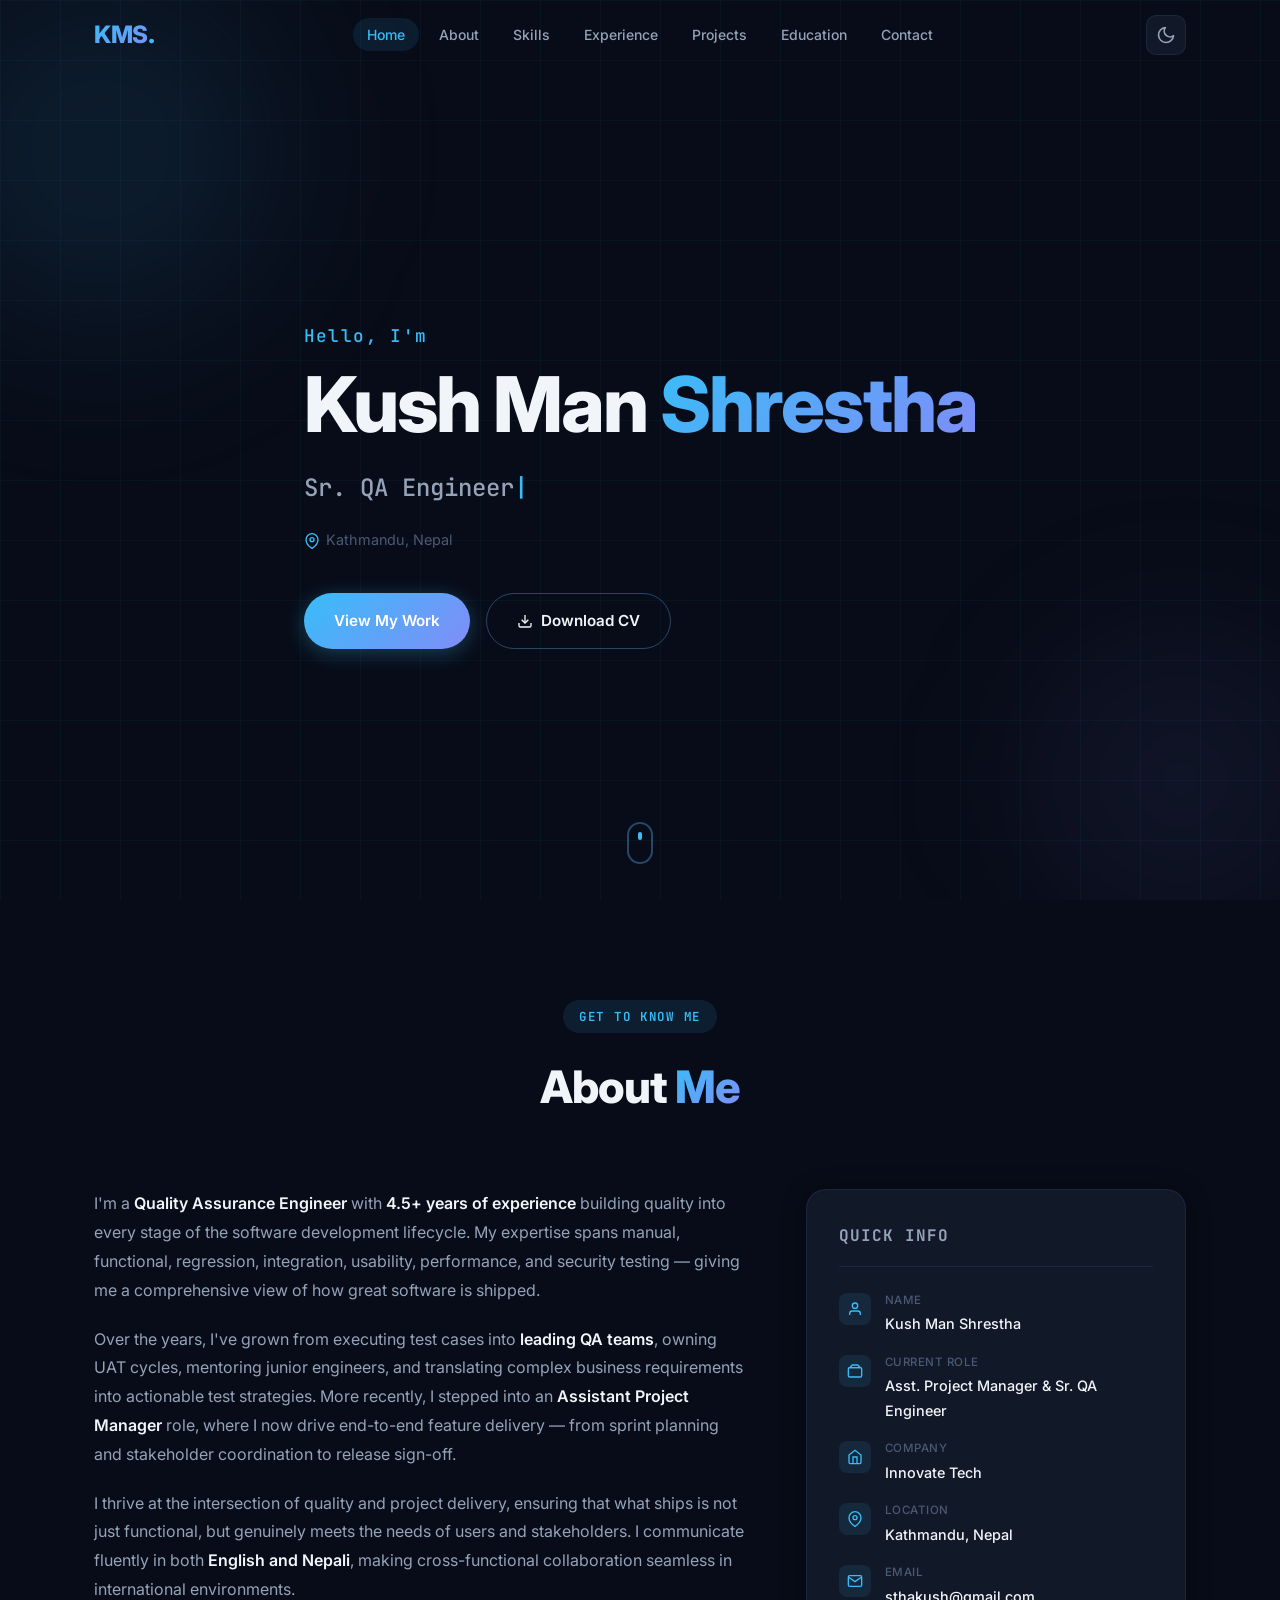
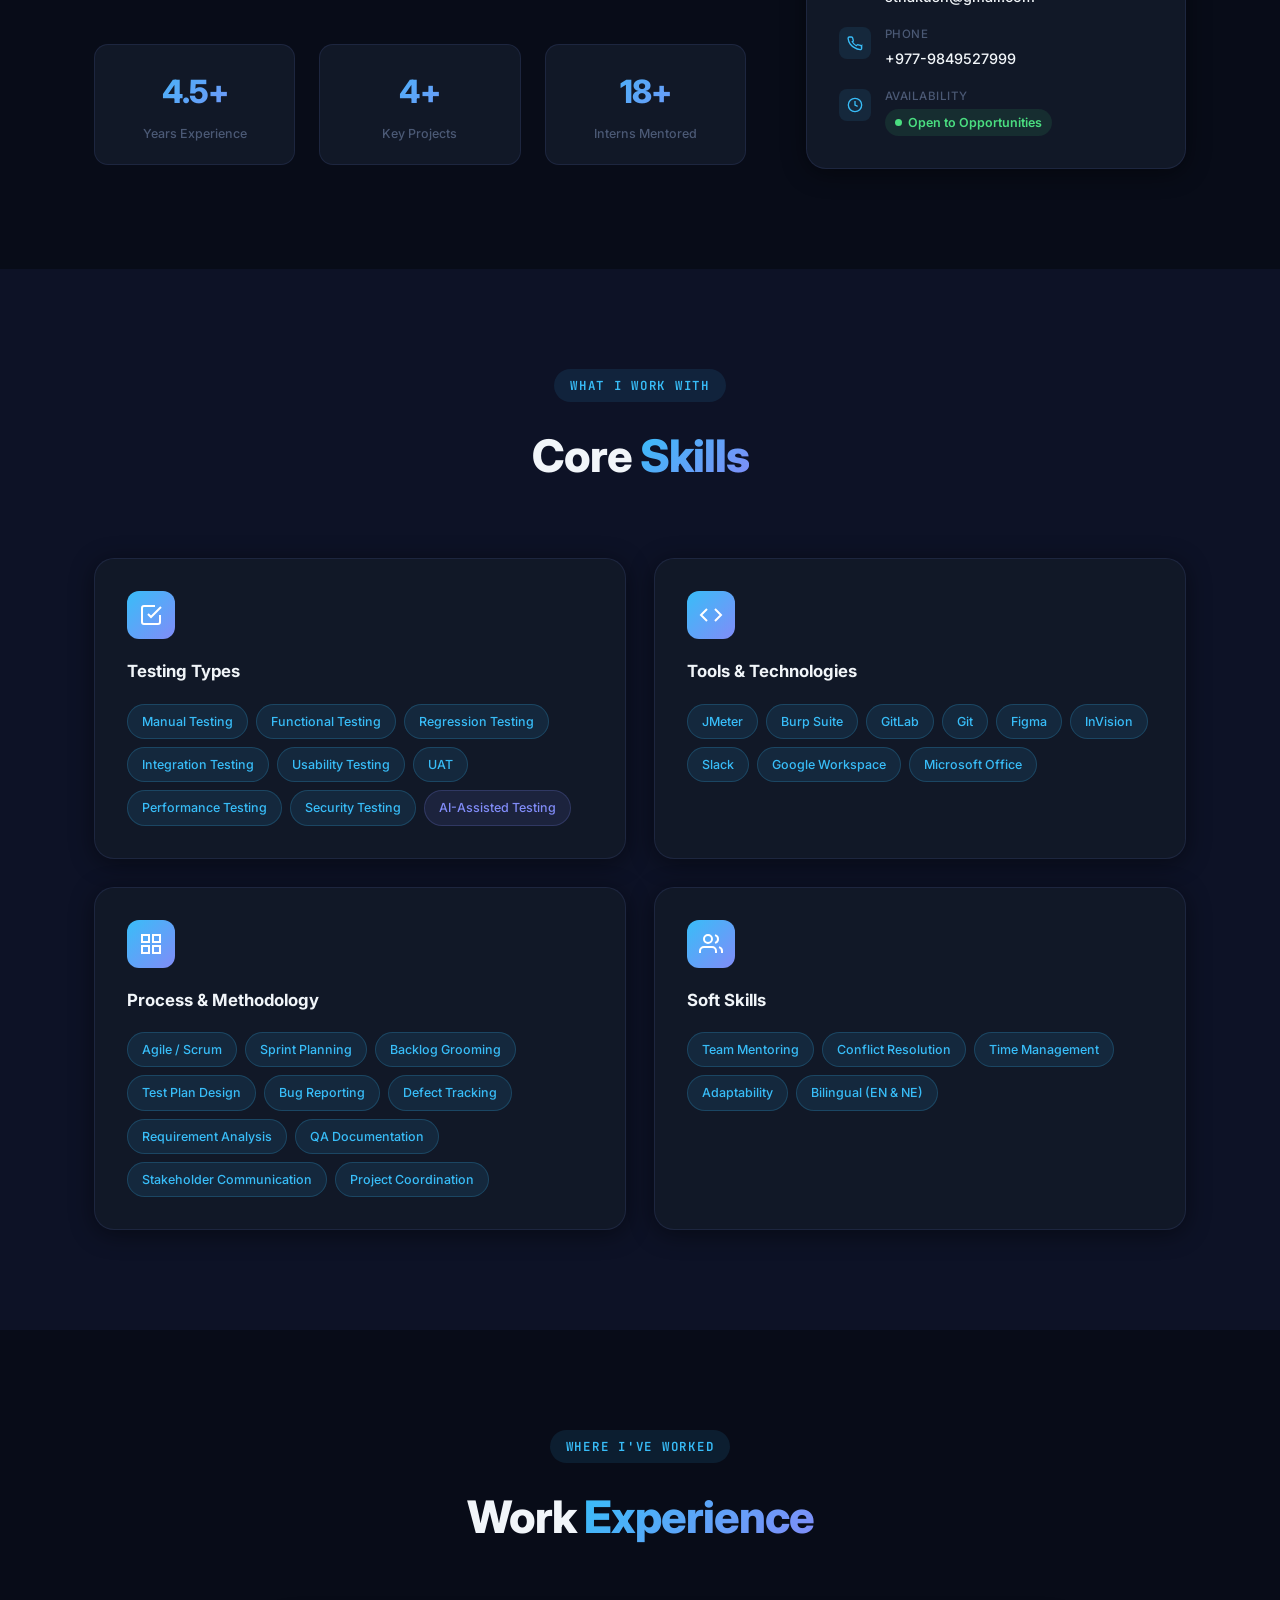
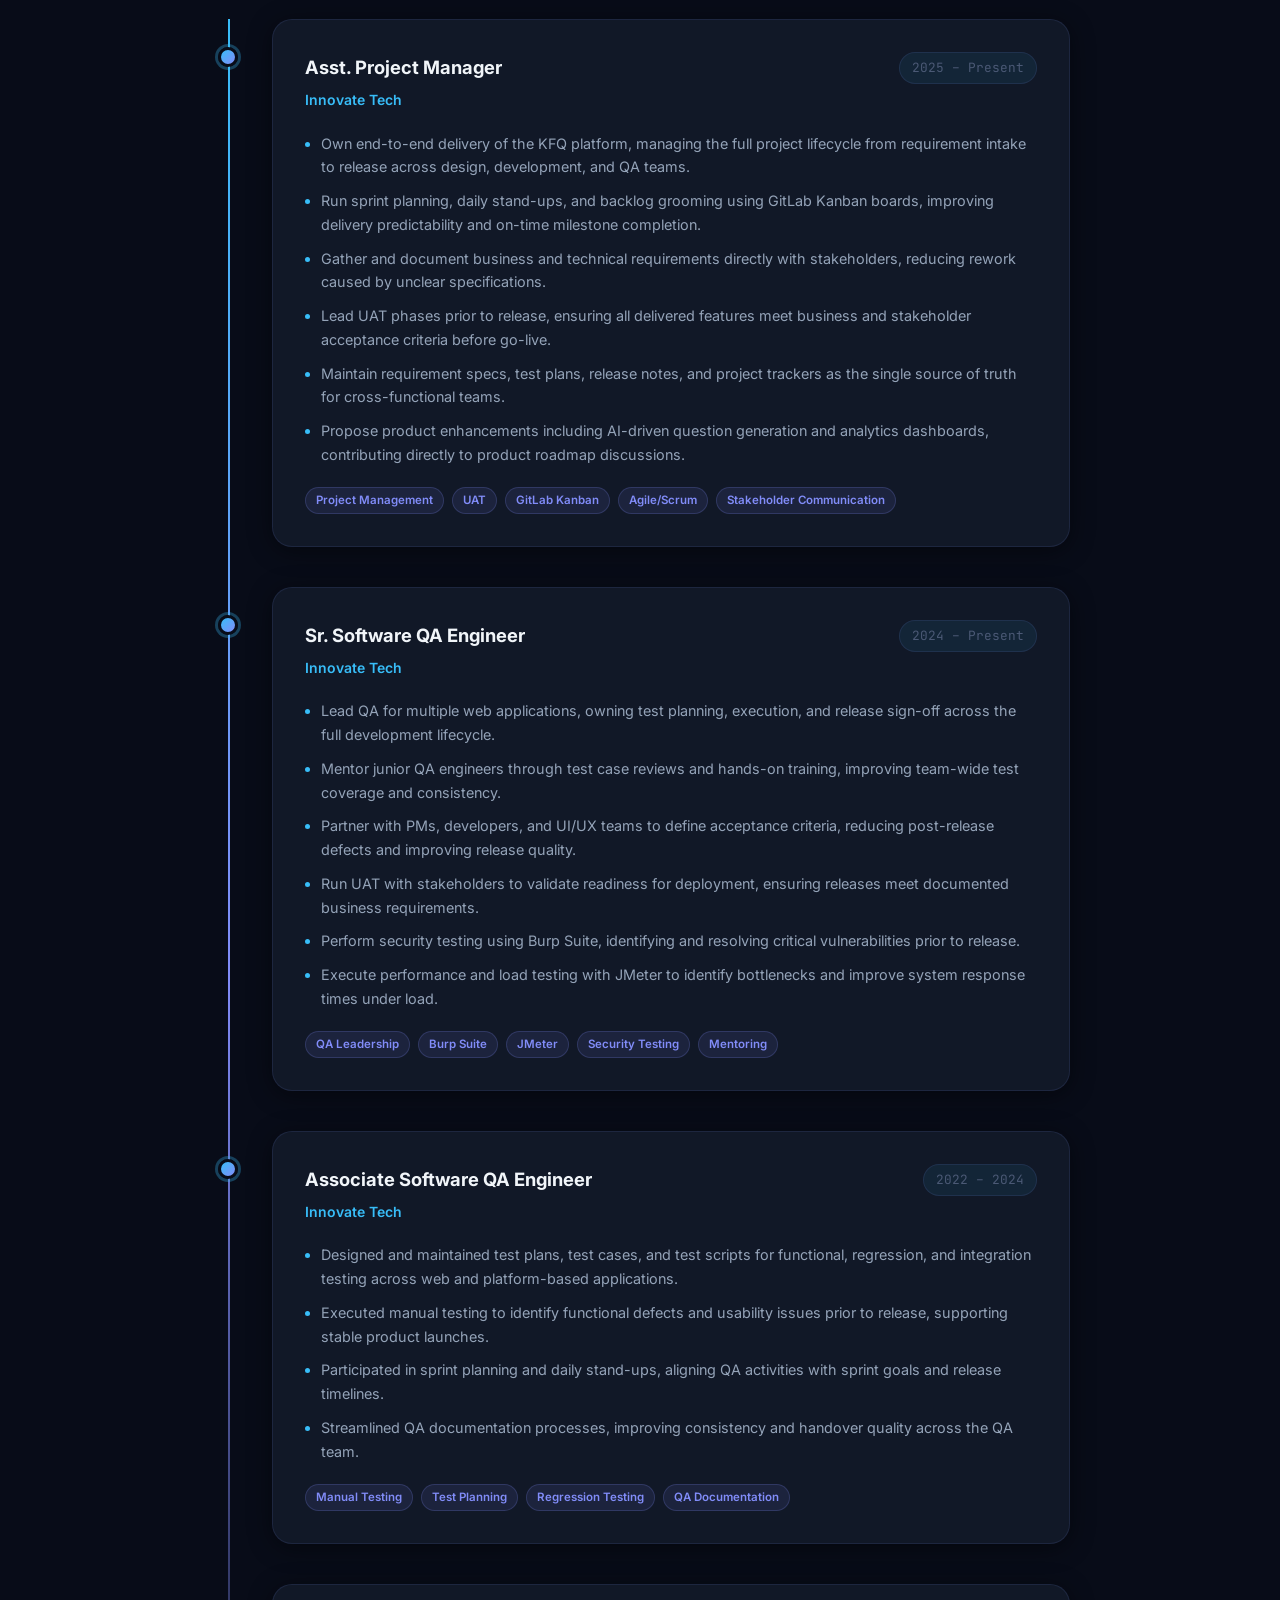
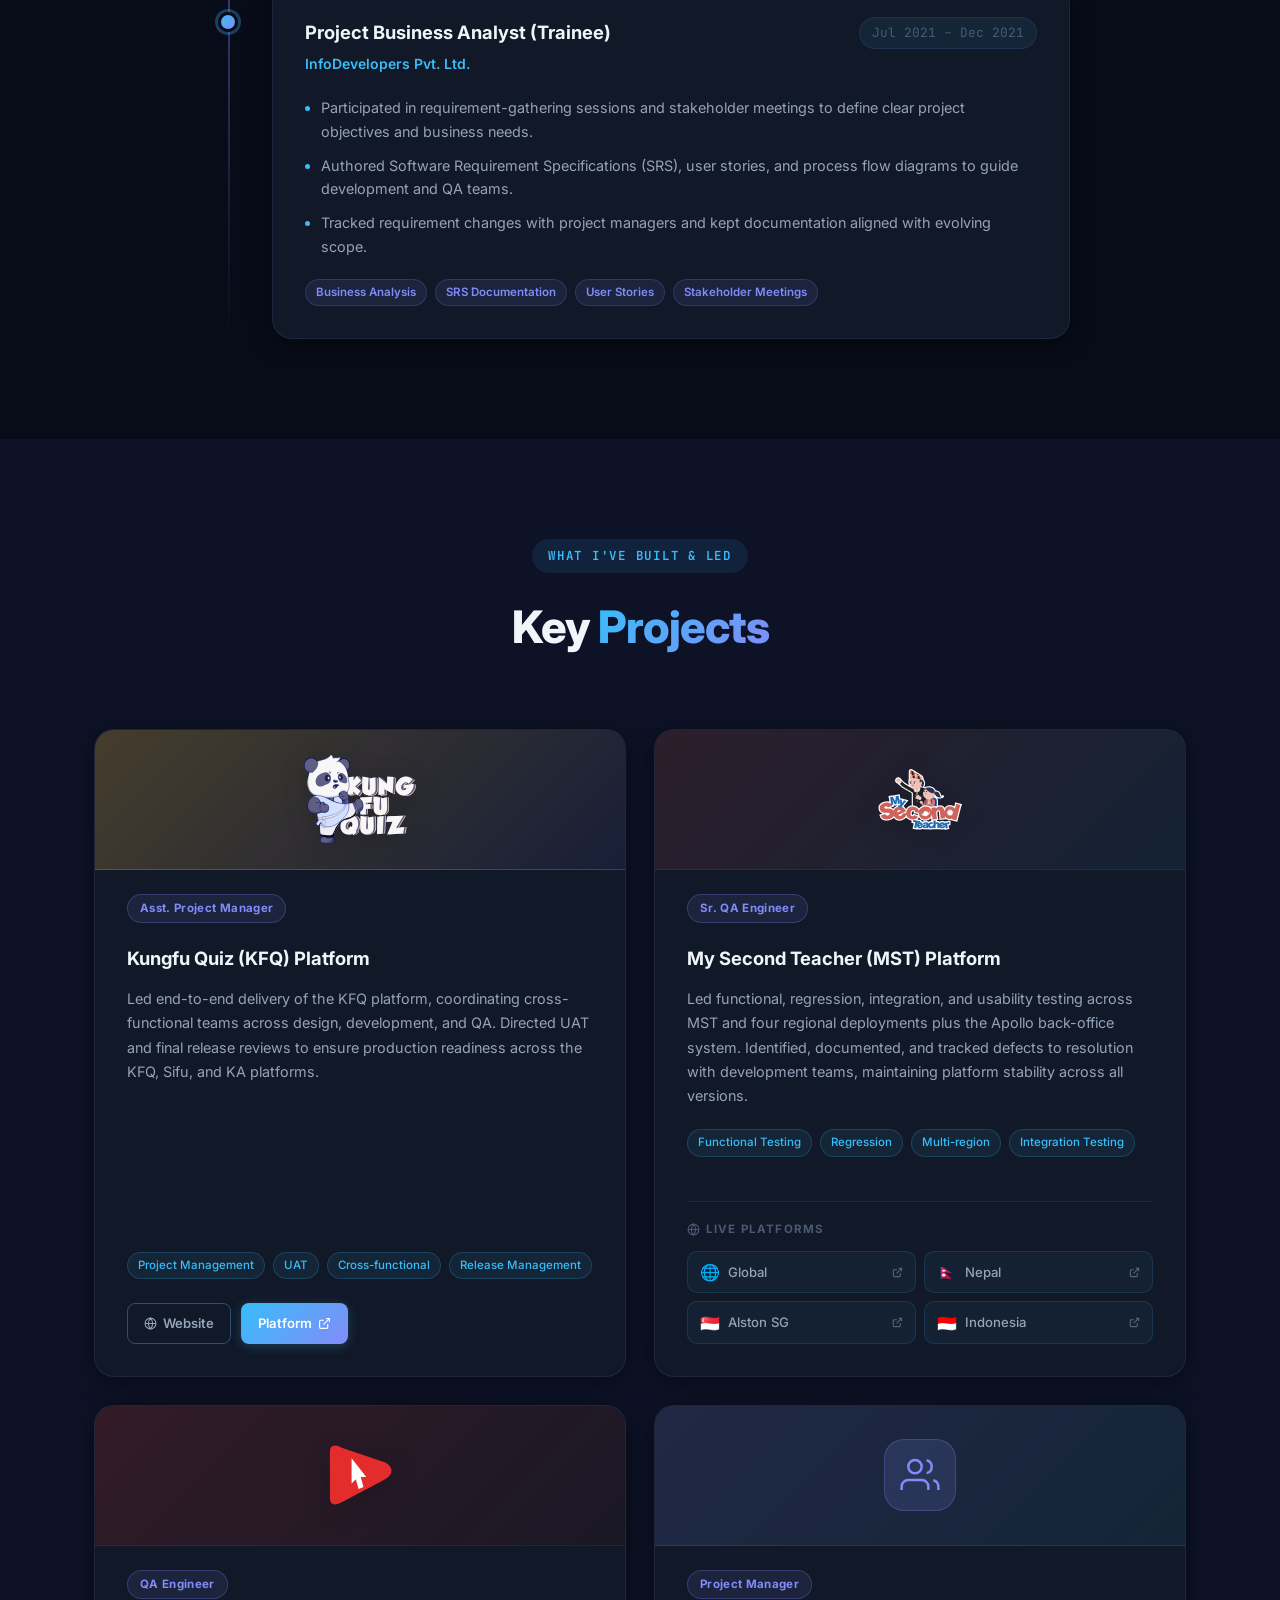
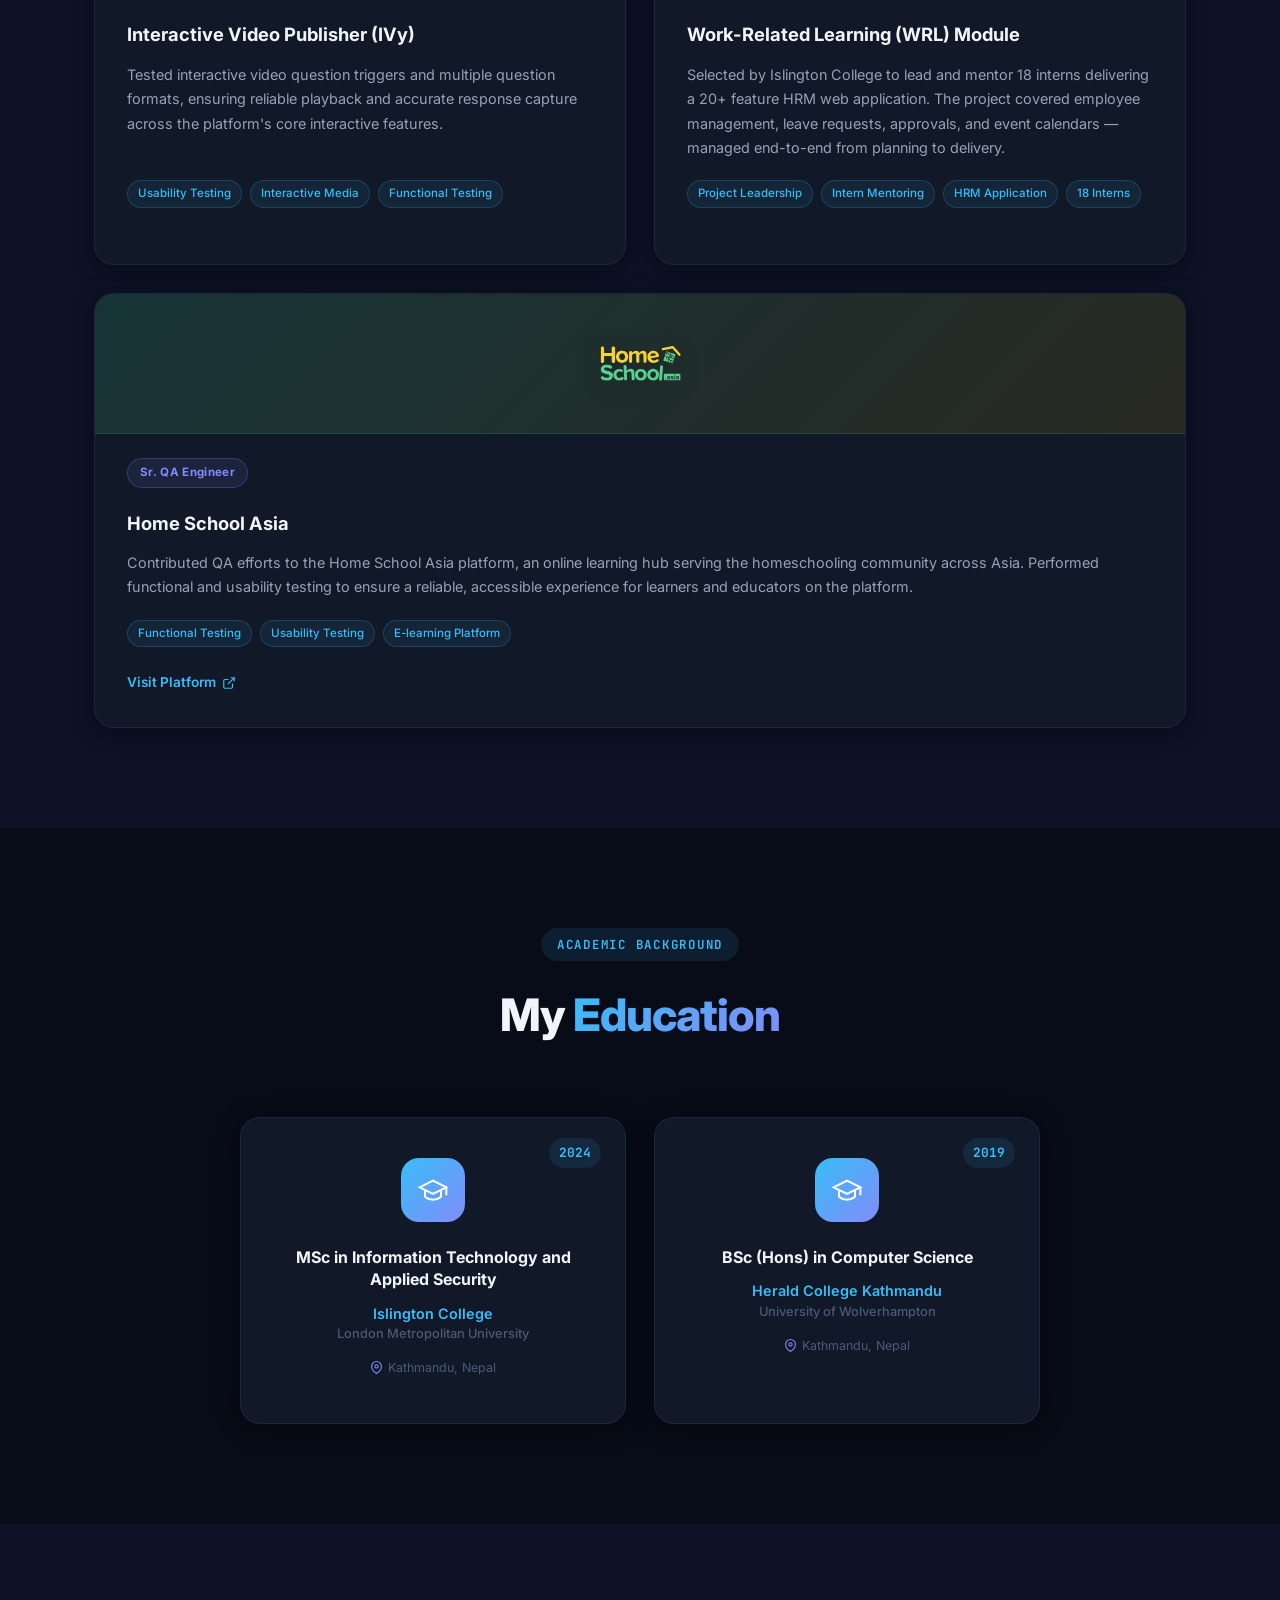
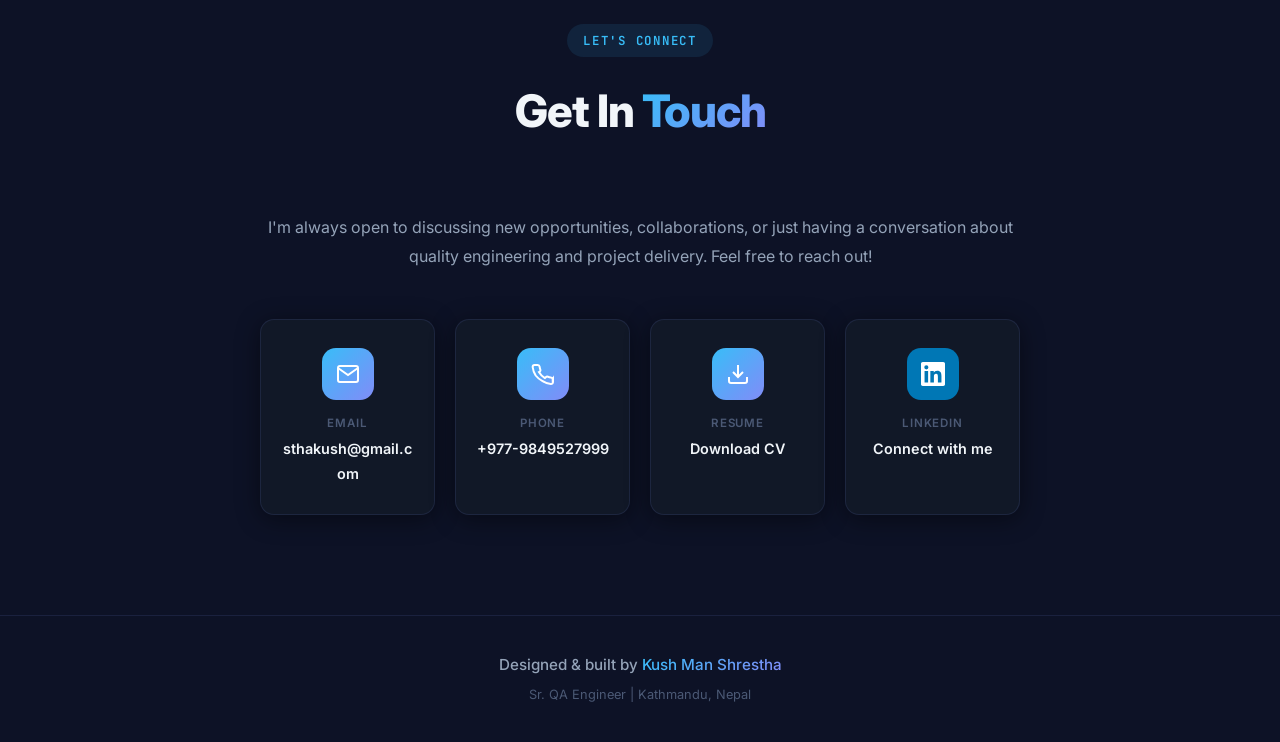
==== commit e64fdfef: "Fix project logo src paths to use .svg extensions All four logo img tags now reference existing .svg" ====
--- a/index.html
+++ b/index.html
@@ -360,7 +360,7 @@
         <!-- KFQ -->
         <div class="project-card reveal">
           <div class="project-banner project-banner--kfq">
-            <img src="assets/images/logo-kfq.png" alt="Kungfu Quiz" class="project-banner-logo" />
+            <img src="assets/images/logo-kfq.svg" alt="Kungfu Quiz" class="project-banner-logo" />
           </div>
           <div class="project-card-body">
             <div class="project-card-header">
@@ -446,7 +446,7 @@
         <!-- IVy -->
         <div class="project-card reveal">
           <div class="project-banner project-banner--ivy">
-            <img src="assets/images/logo-ivy.png" alt="Interactive Video Publisher" class="project-banner-logo project-banner-logo--sm" />
+            <img src="assets/images/logo-ivy.svg" alt="Interactive Video Publisher" class="project-banner-logo project-banner-logo--sm" />
           </div>
           <div class="project-card-body">
             <div class="project-card-header">
@@ -494,7 +494,7 @@
         <!-- Home School Asia -->
         <div class="project-card project-card-wide reveal">
           <div class="project-banner project-banner--hsa">
-            <img src="assets/images/logo-hsa.png" alt="Home School Asia" class="project-banner-logo" />
+            <img src="assets/images/logo-hsa.svg" alt="Home School Asia" class="project-banner-logo" />
           </div>
           <div class="project-card-body">
             <div class="project-card-header">
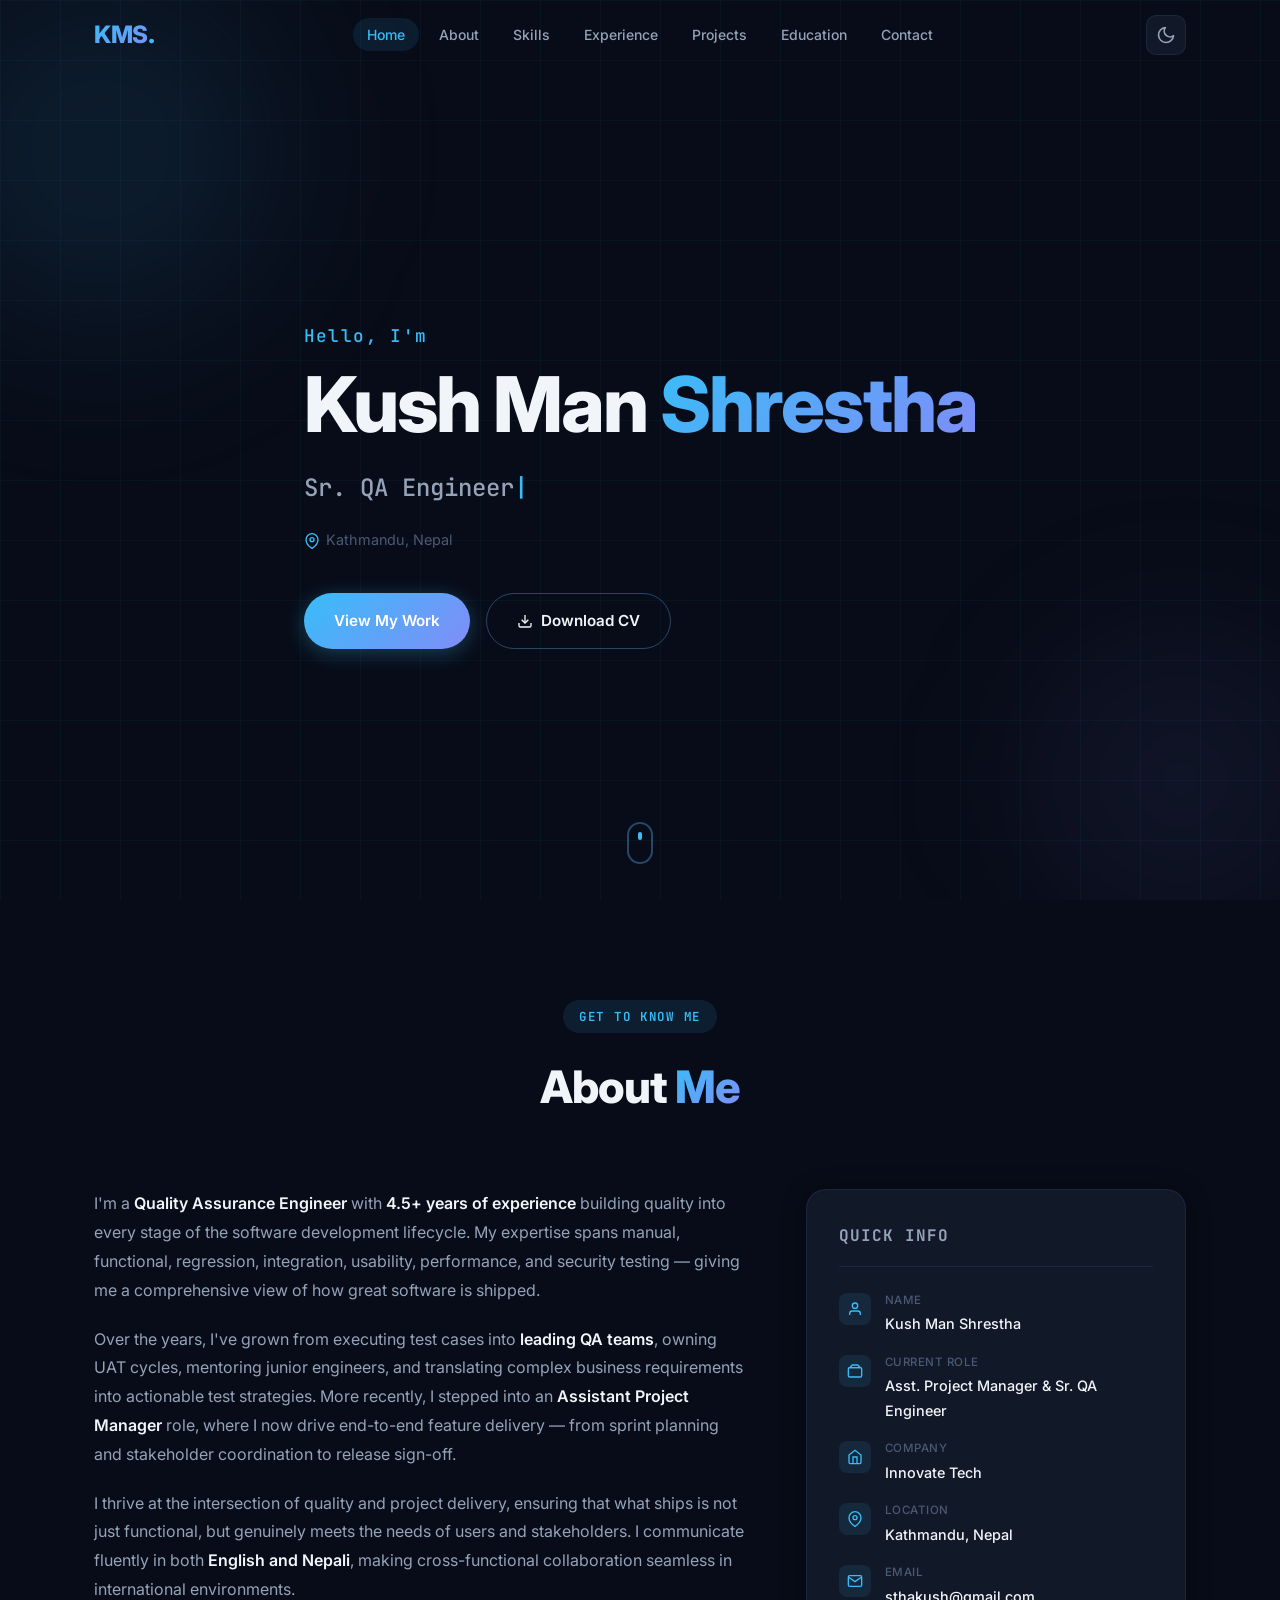
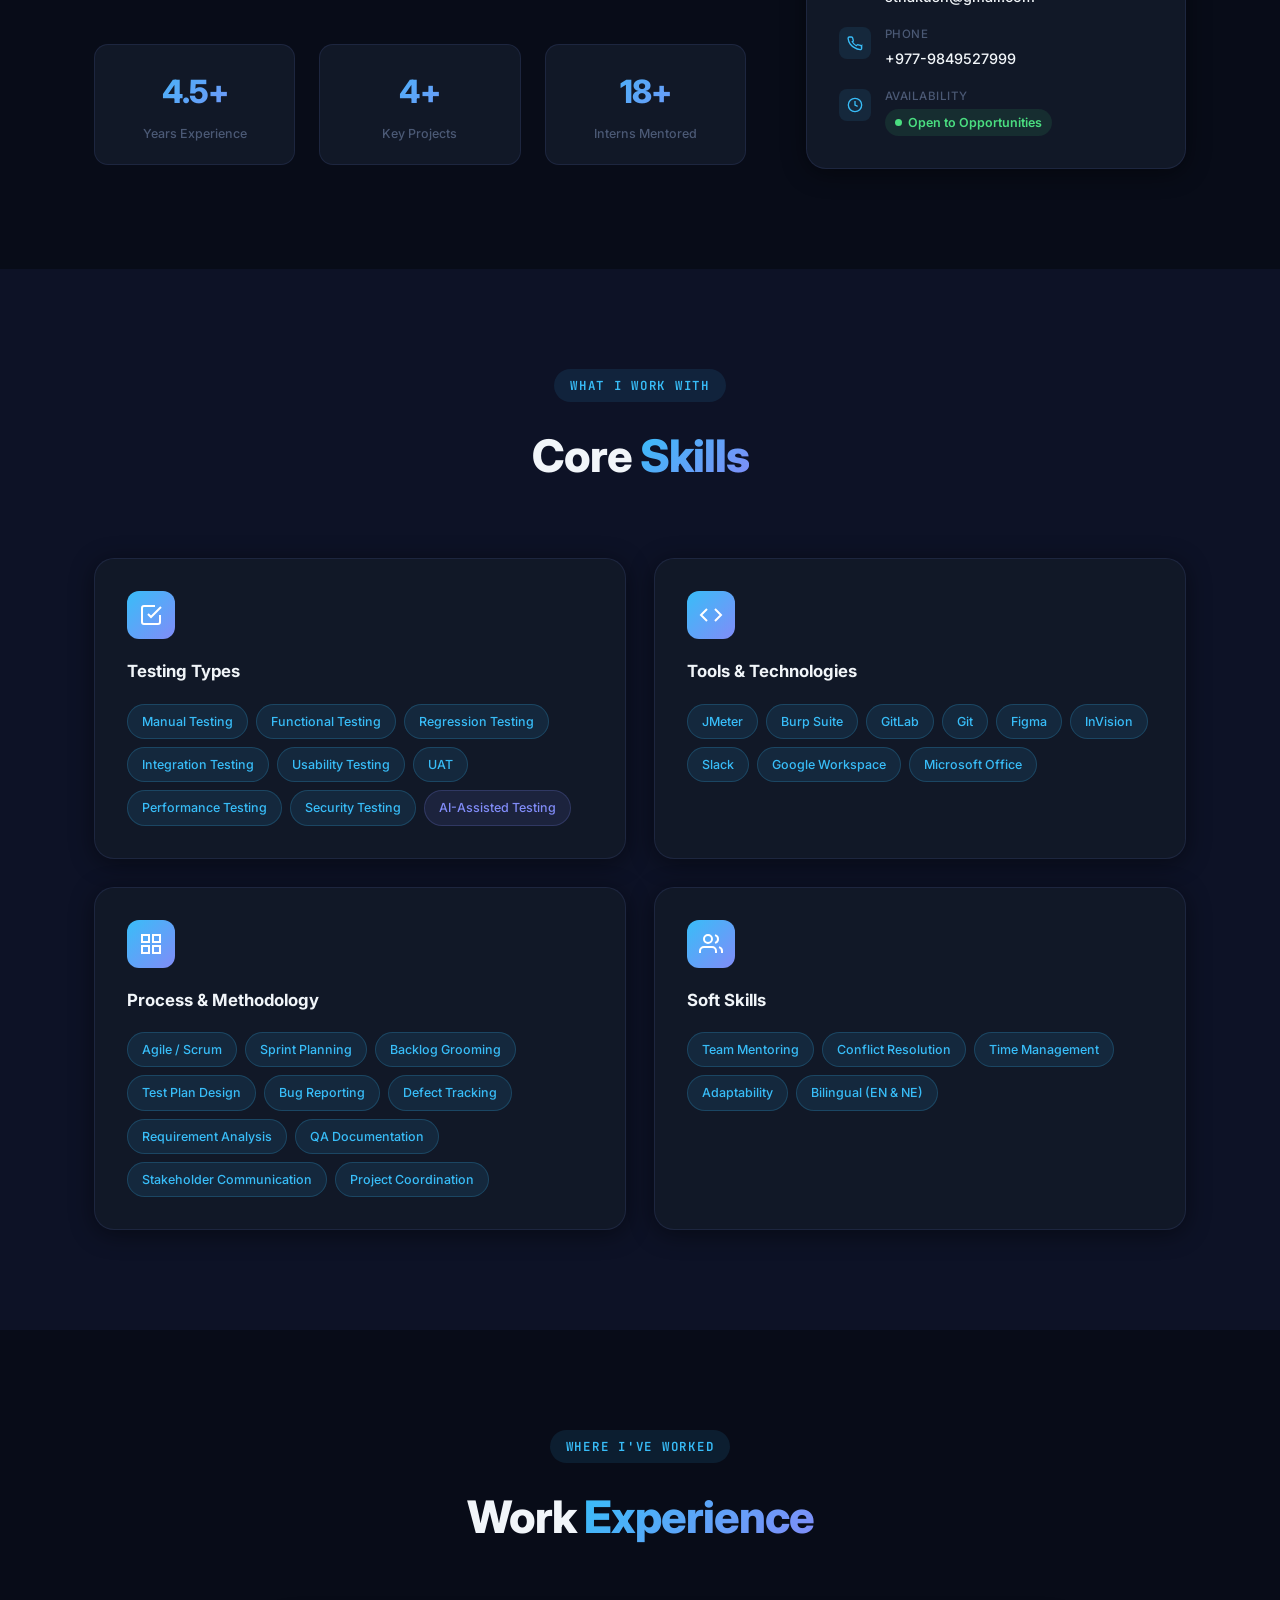
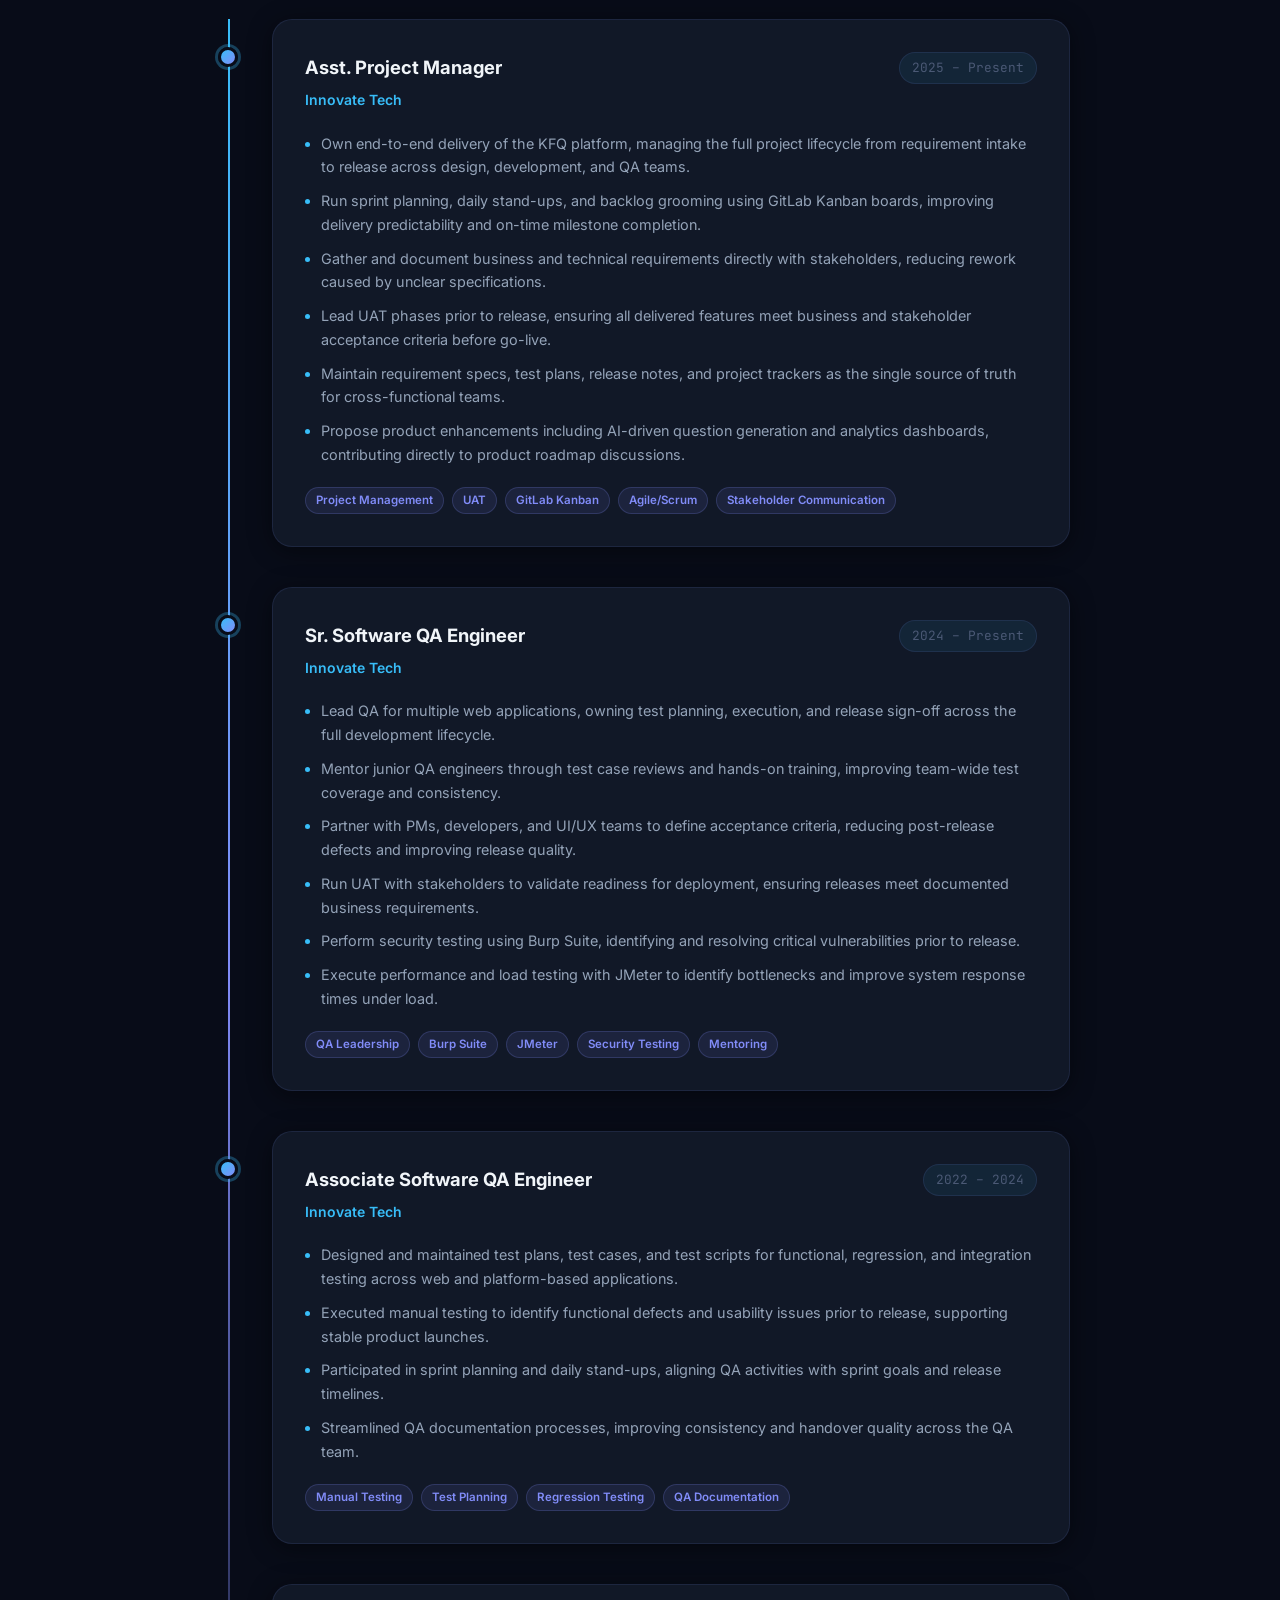
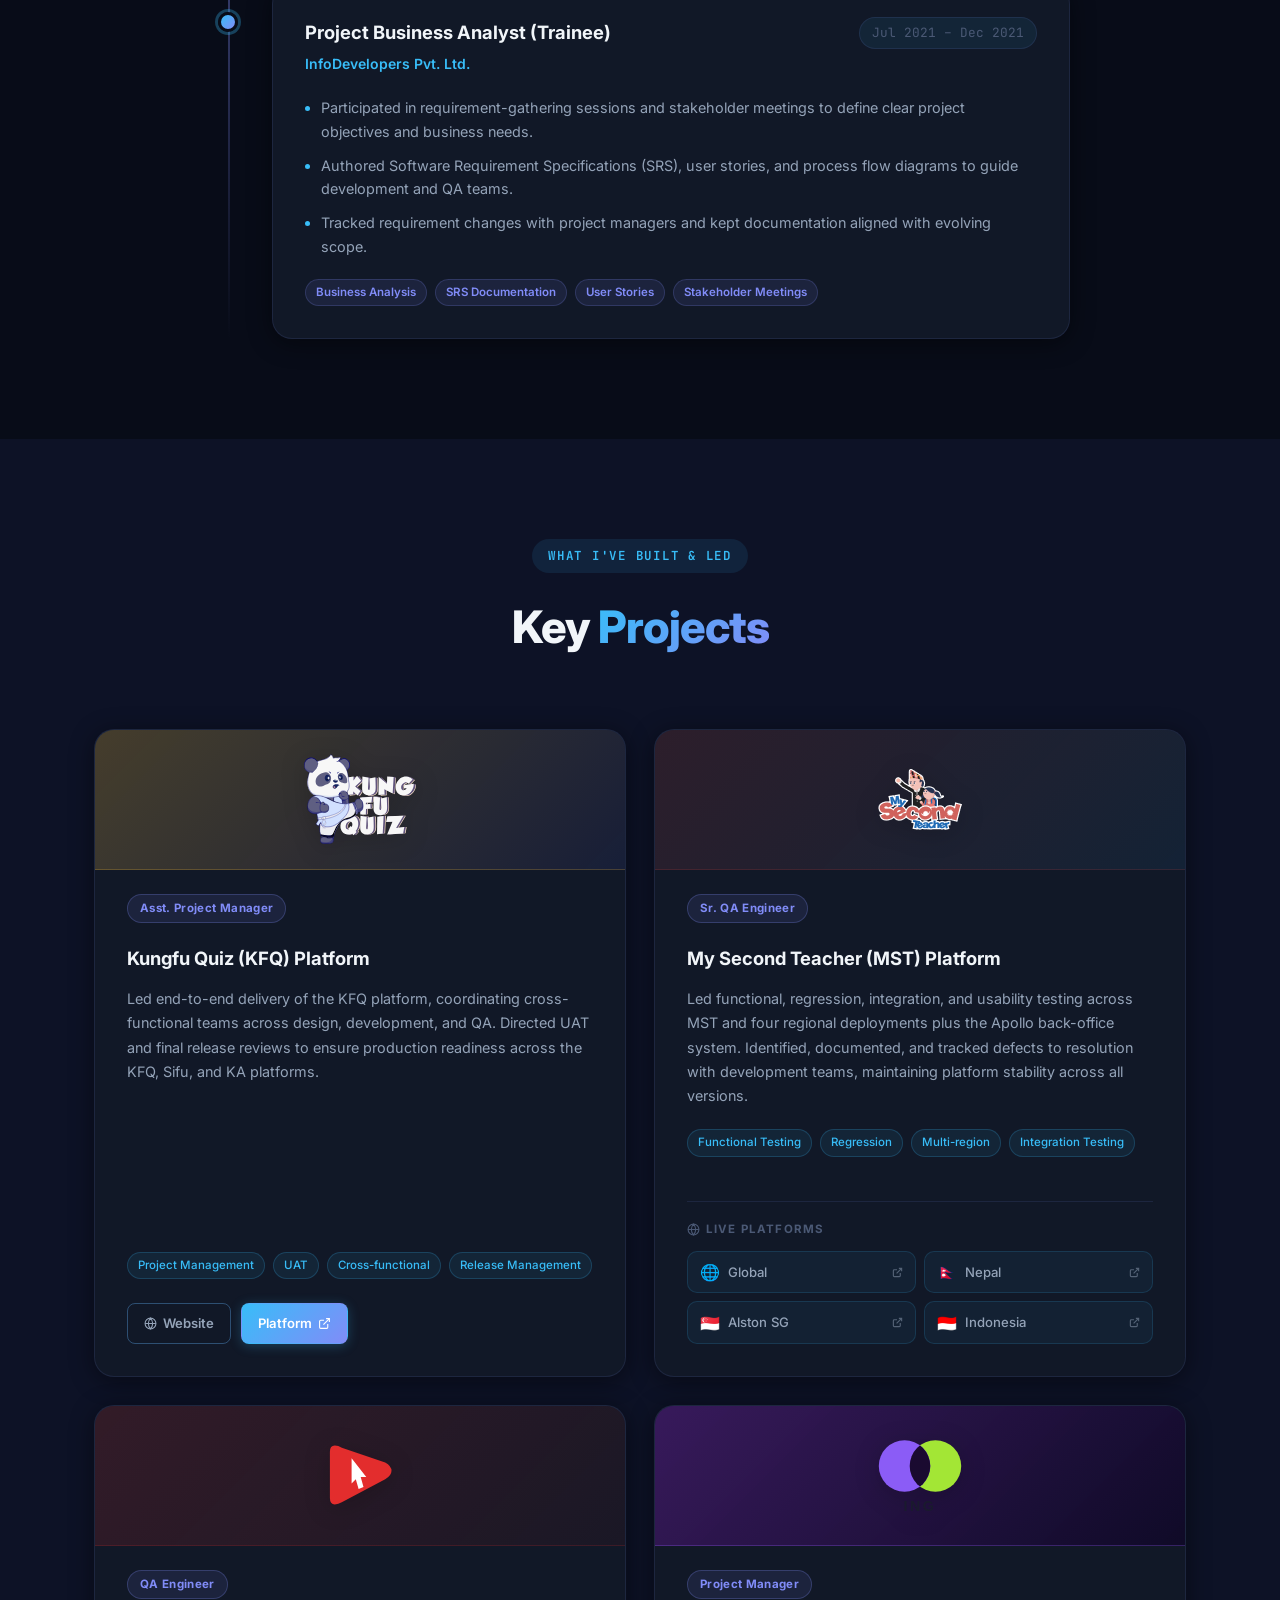
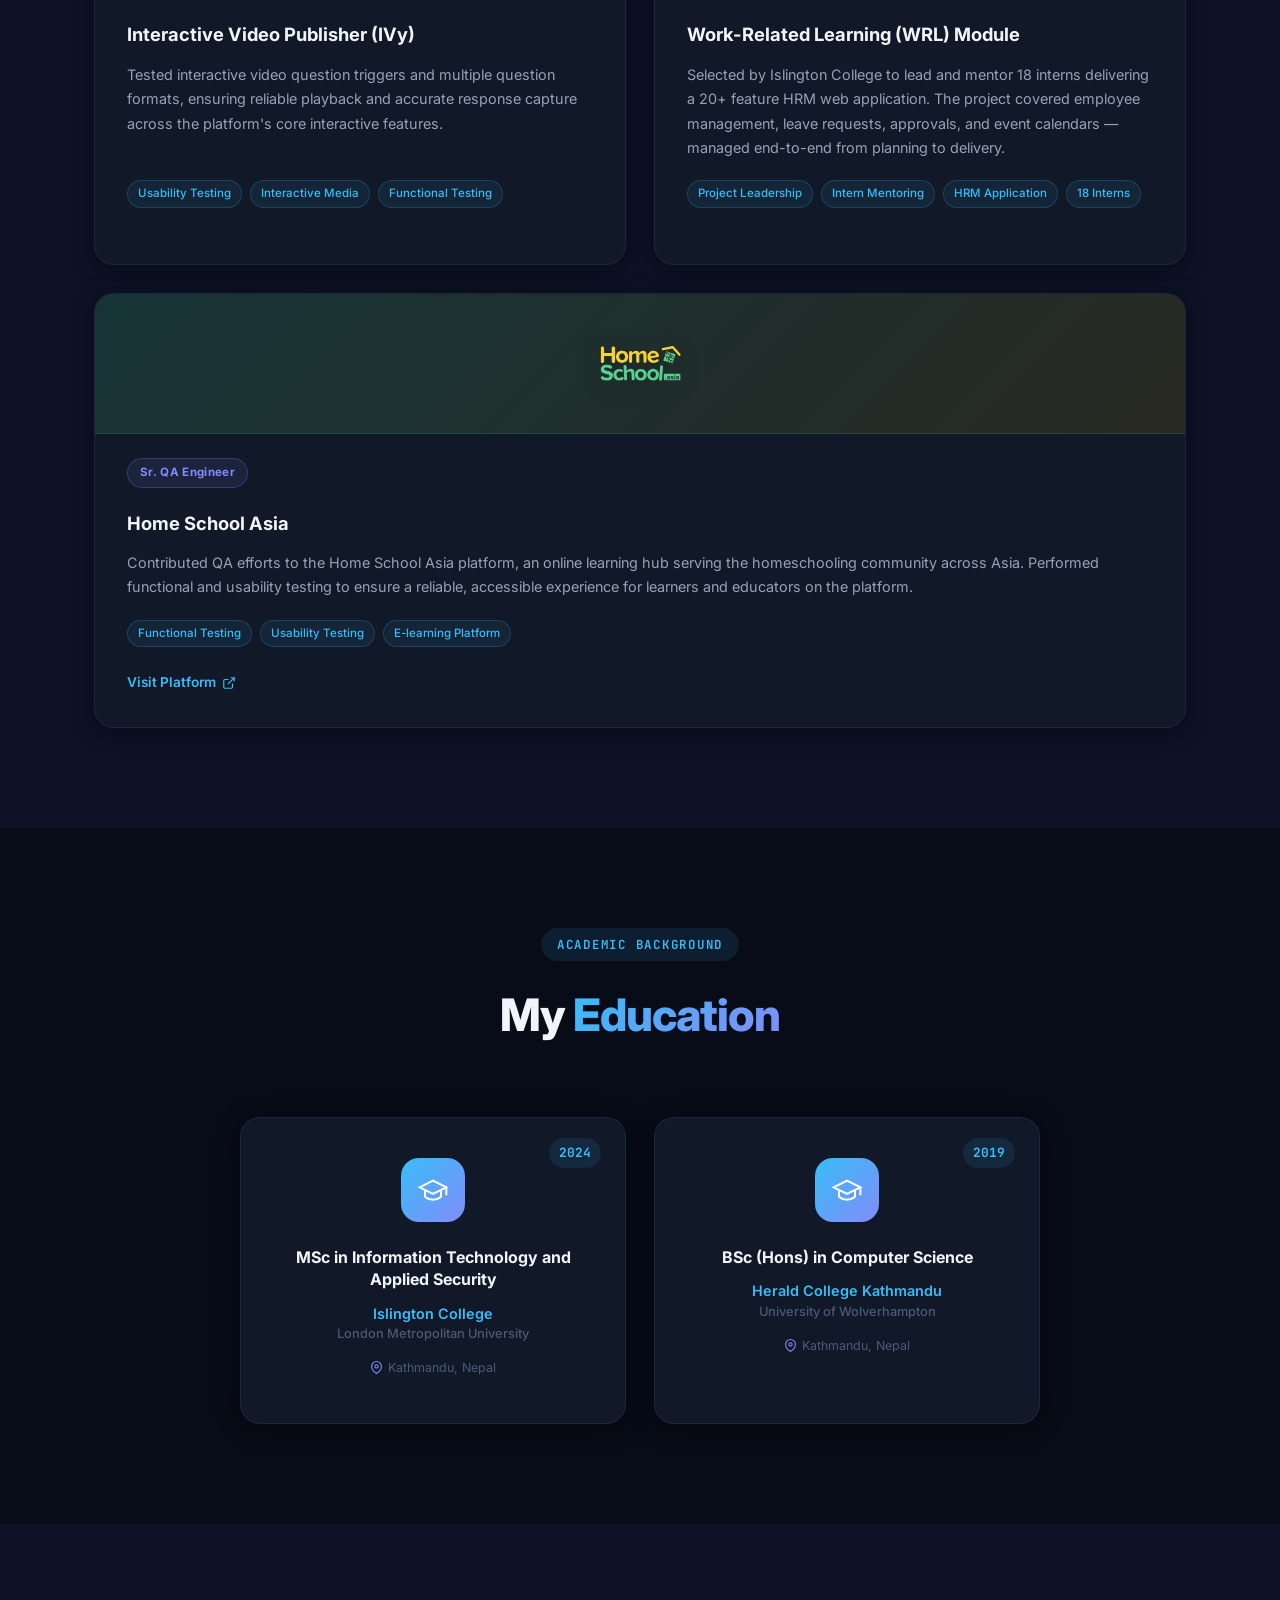
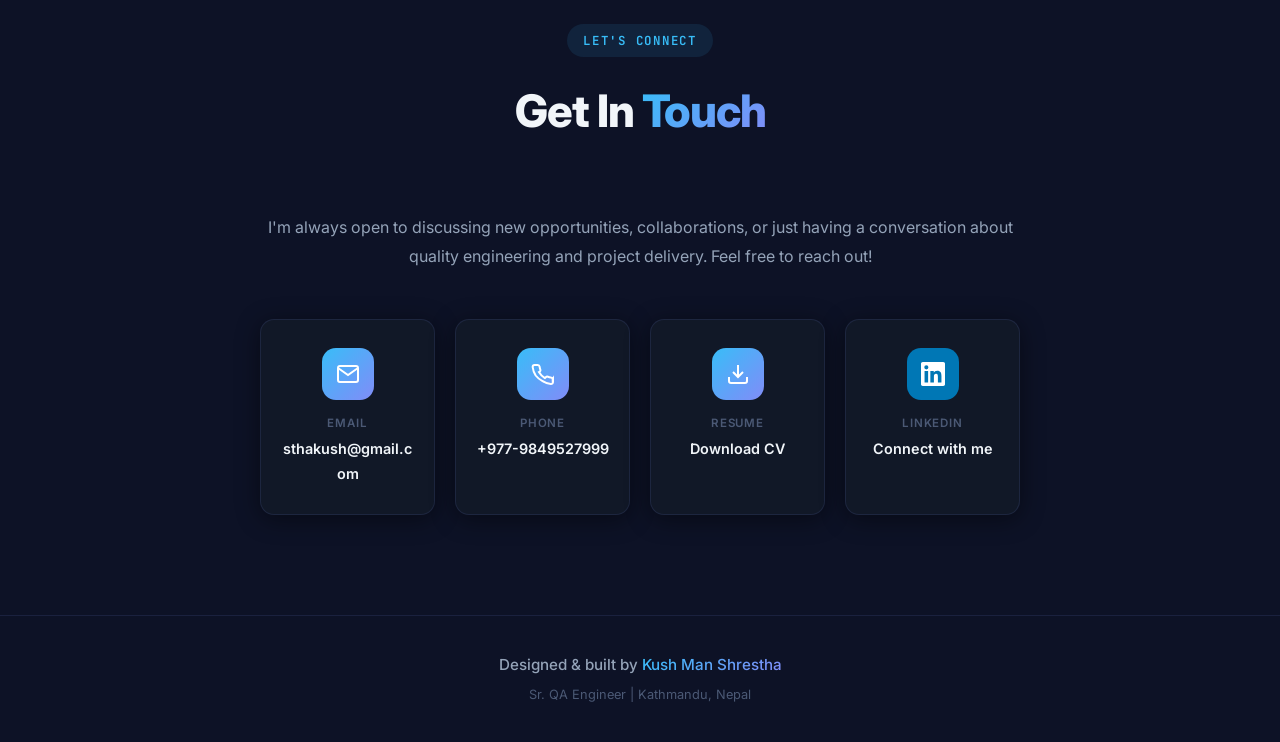
==== commit 8688a1db: "Add ING logo and dark purple banner to WRL card Recreated the ING logo (purple + lime overlapping ci" ====
--- a/index.html
+++ b/index.html
@@ -468,9 +468,7 @@
         <!-- WRL -->
         <div class="project-card reveal">
           <div class="project-banner project-banner--wrl">
-            <div class="project-banner-icon">
-              <svg width="40" height="40" viewBox="0 0 24 24" fill="none" stroke="currentColor" stroke-width="1.5"><path d="M17 21v-2a4 4 0 0 0-4-4H5a4 4 0 0 0-4 4v2"/><circle cx="9" cy="7" r="4"/><path d="M23 21v-2a4 4 0 0 0-3-3.87"/><path d="M16 3.13a4 4 0 0 1 0 7.75"/></svg>
-            </div>
+            <img src="assets/images/logo-wrl.svg" alt="ING HRM" class="project-banner-logo" />
           </div>
           <div class="project-card-body">
             <div class="project-card-header">
--- a/css/style.css
+++ b/css/style.css
@@ -812,9 +812,9 @@
 }
 .project-banner--wrl {
   background: linear-gradient(135deg,
-    rgba(129, 140, 248, 0.14) 0%,
-    rgba(56, 189, 248, 0.08) 100%);
-  border-bottom: 1px solid rgba(129, 140, 248, 0.15);
+    rgba(88, 28, 135, 0.55) 0%,
+    rgba(15, 5, 40, 0.70) 100%);
+  border-bottom: 1px solid rgba(139, 92, 246, 0.25);
 }
 .project-banner--hsa {
   background: linear-gradient(135deg,
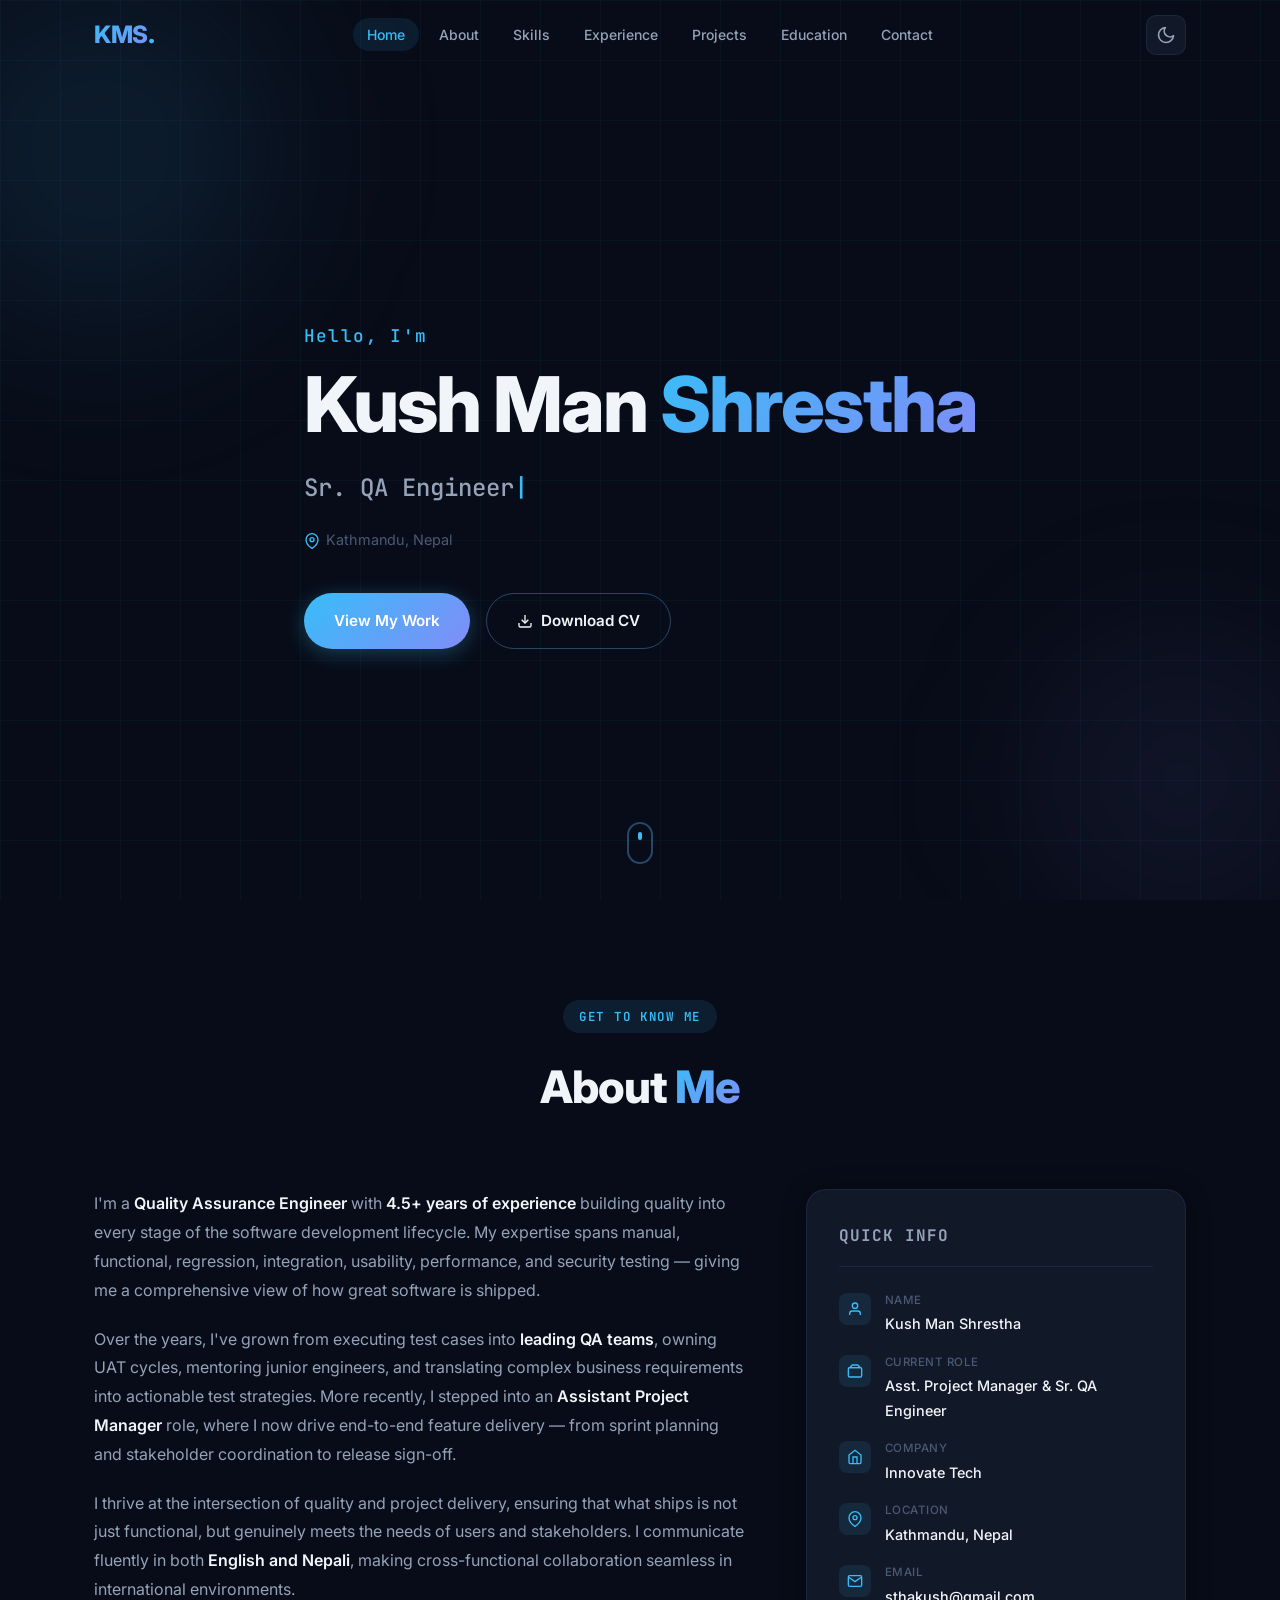
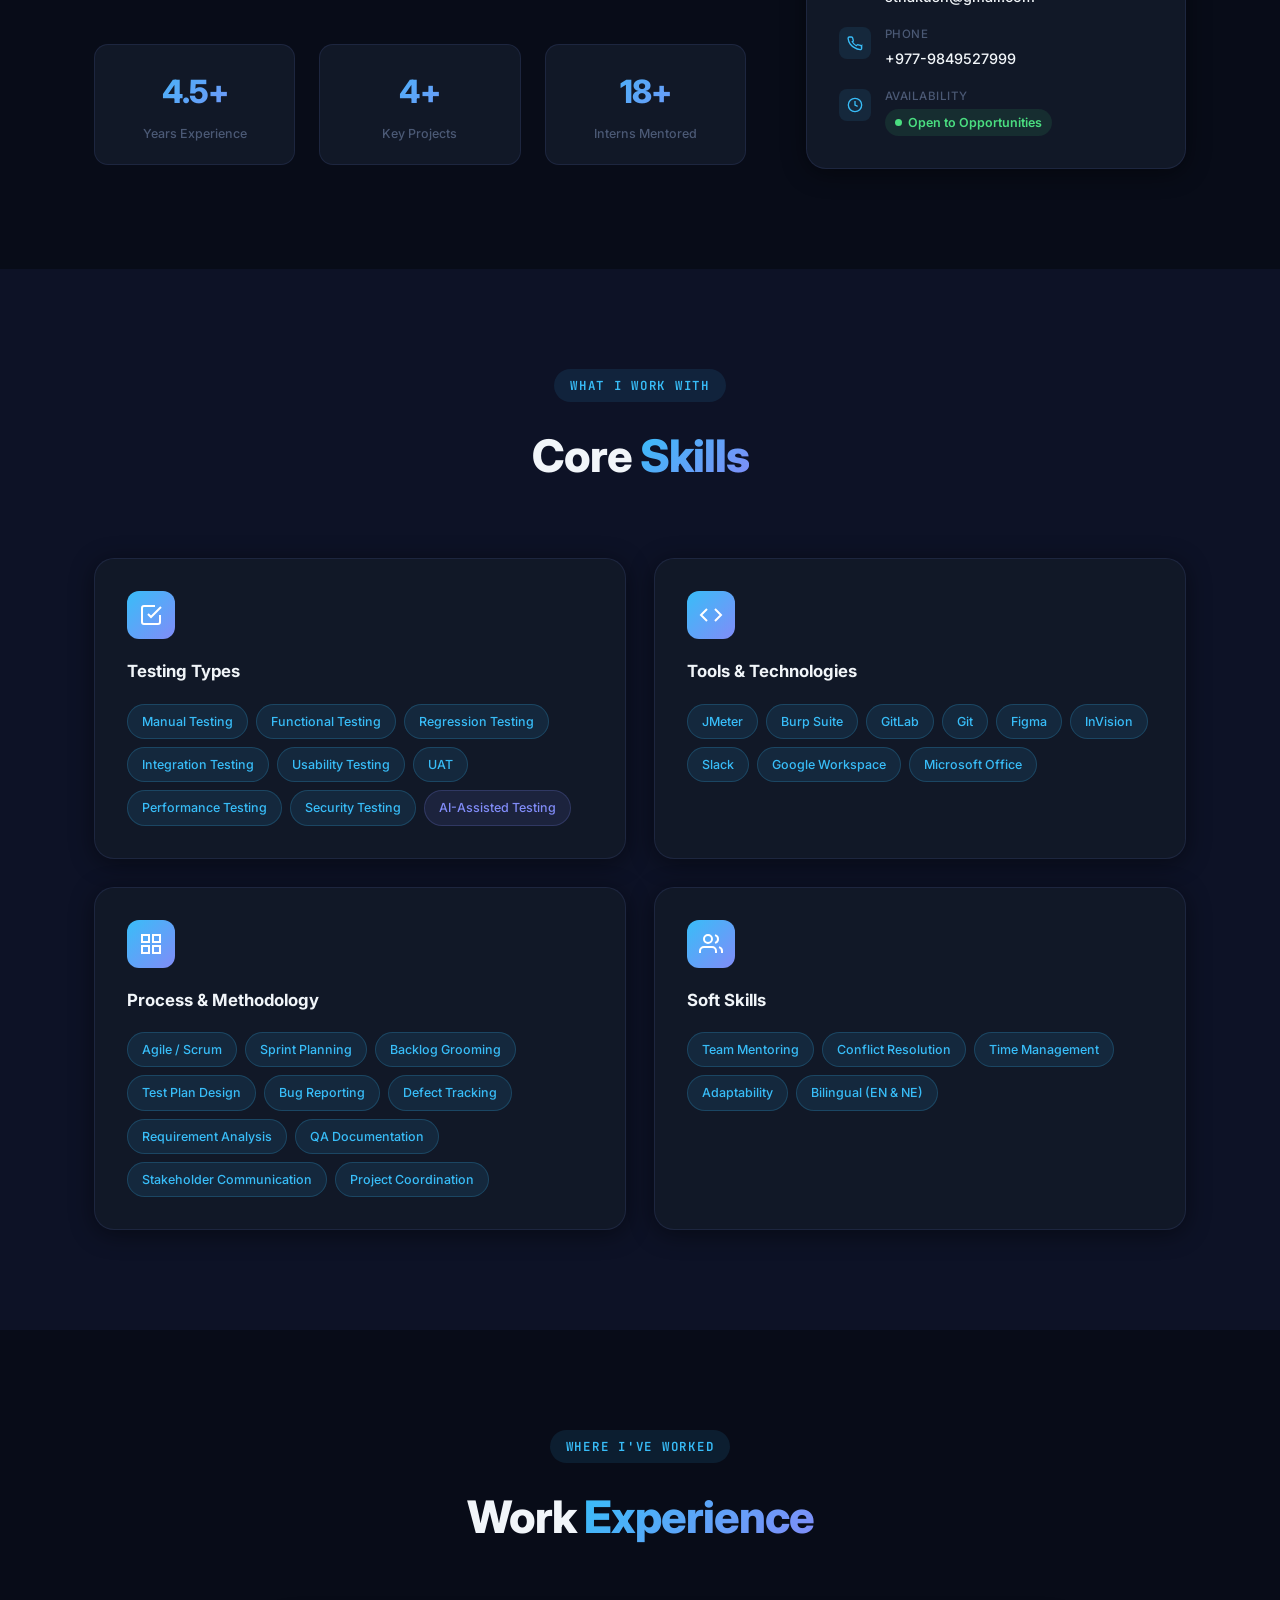
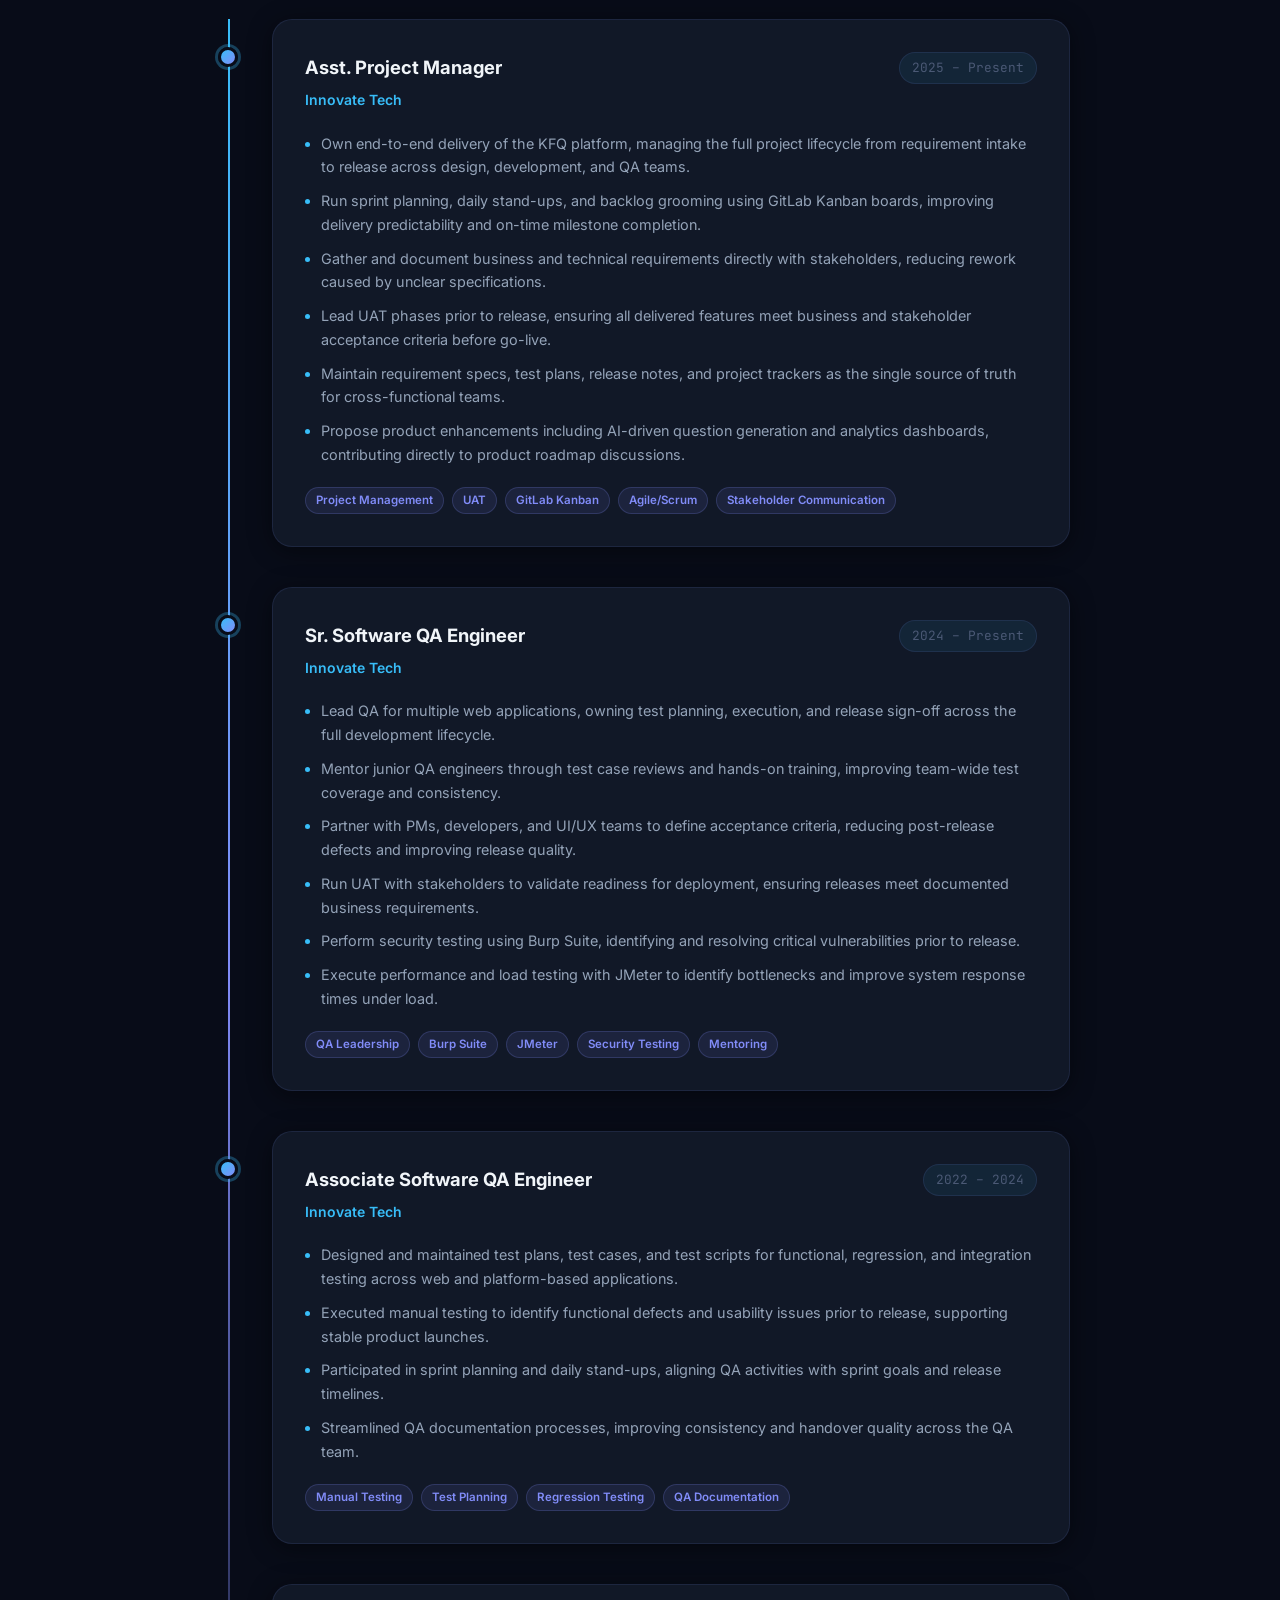
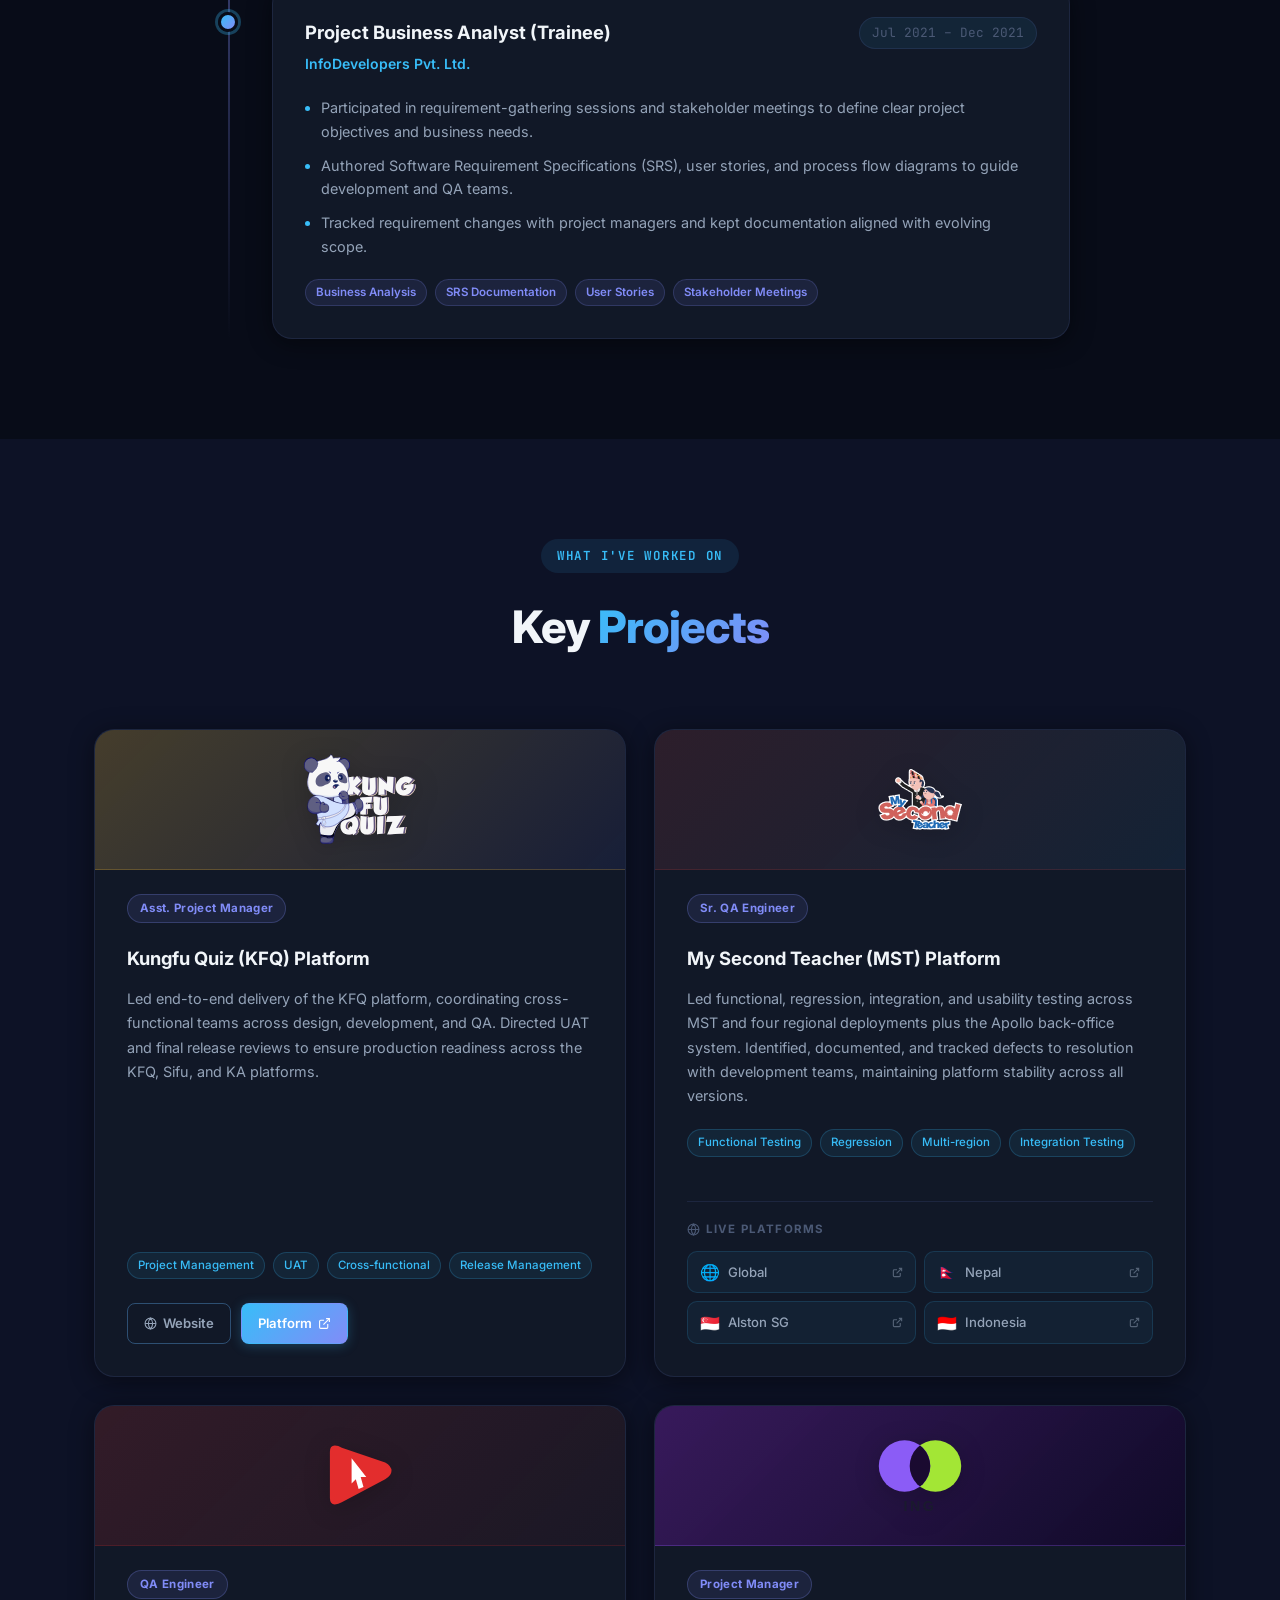
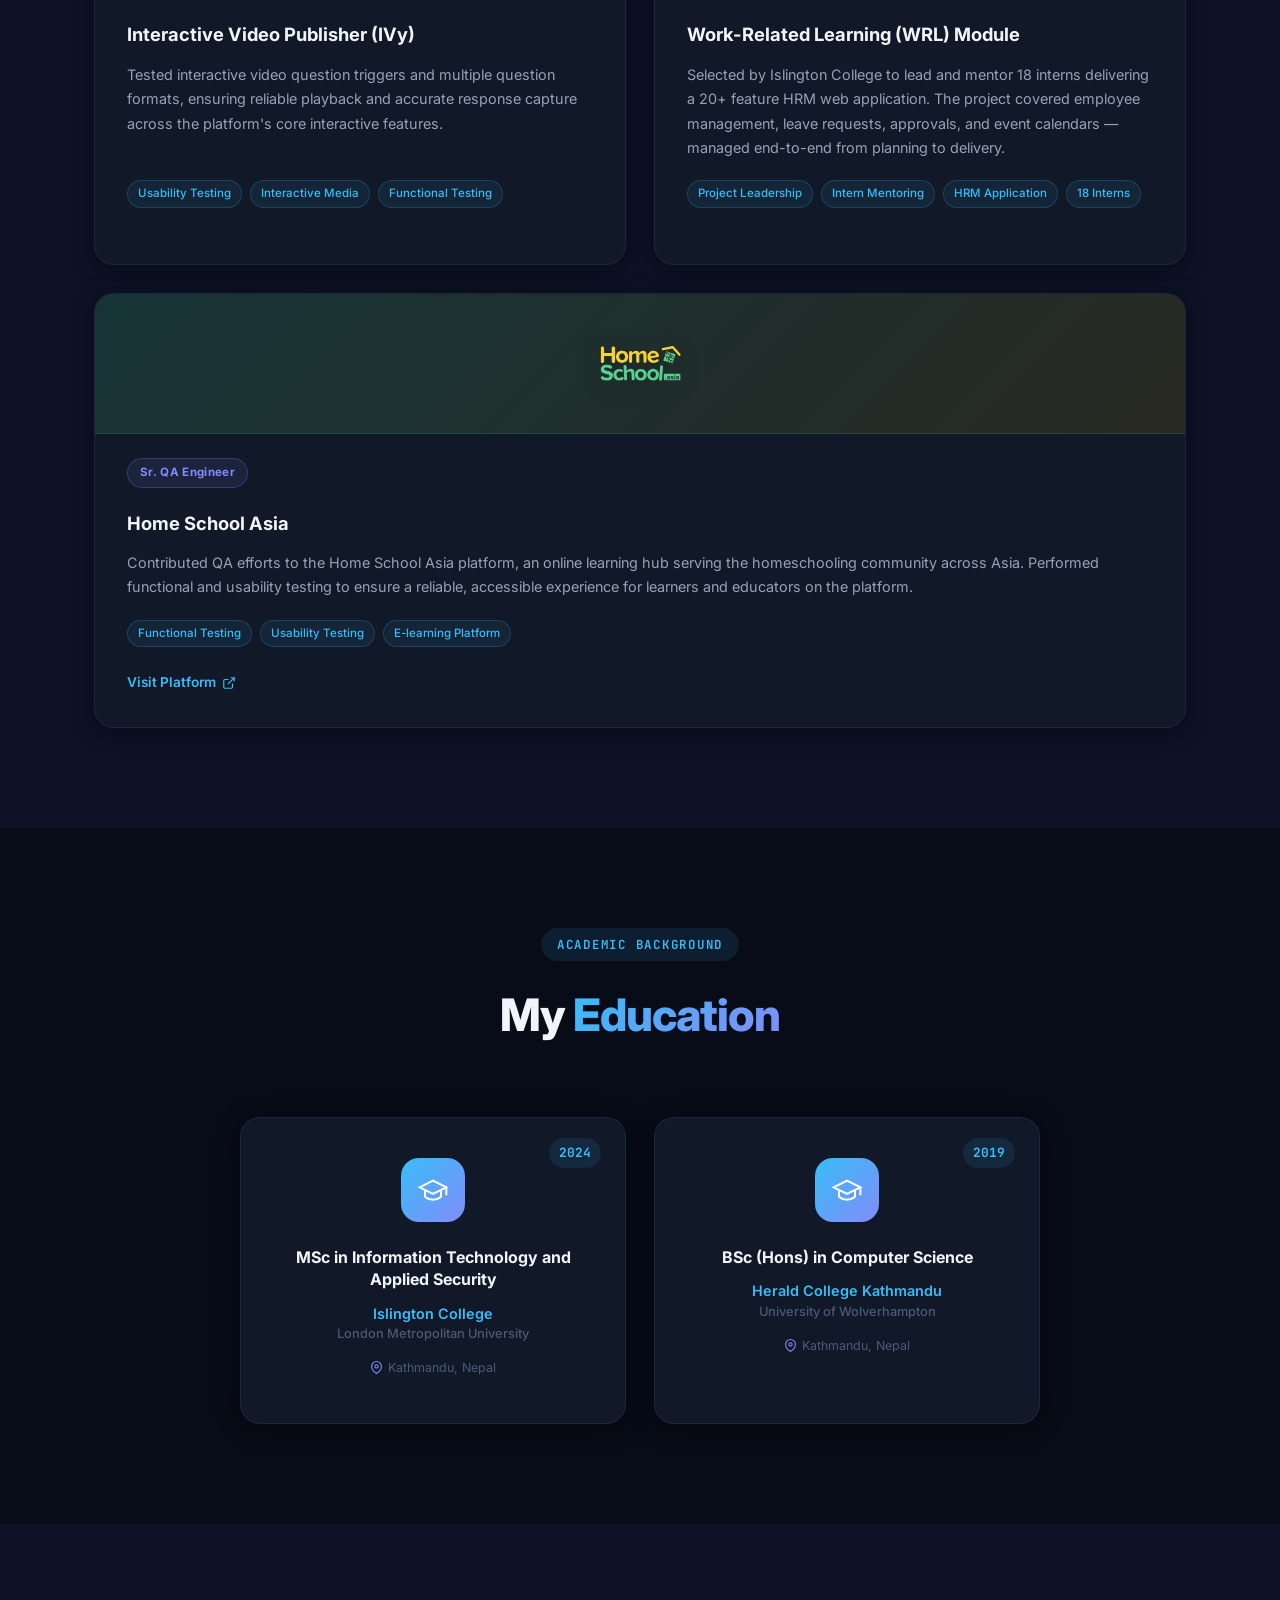
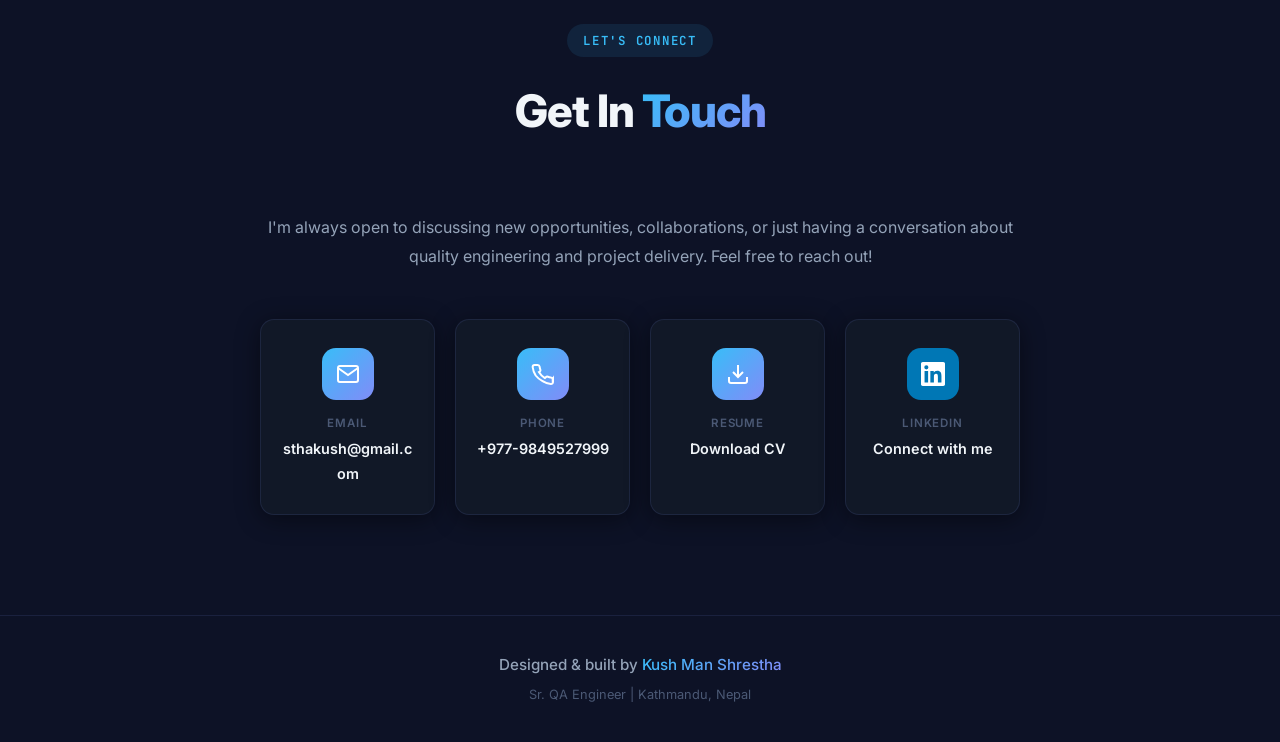
==== commit b7140286: "Update projects section tag to 'What I've Worked On' Co-Authored-By: Claude Sonnet 4.6 <noreply@anth" ====
--- a/index.html
+++ b/index.html
@@ -352,7 +352,7 @@
   <section class="section section-alt" id="projects">
     <div class="container">
       <div class="section-header reveal">
-        <span class="section-tag">What I've built & led</span>
+        <span class="section-tag">What I've Worked On</span>
         <h2 class="section-title">Key <span class="gradient-text">Projects</span></h2>
       </div>
       <div class="projects-grid">
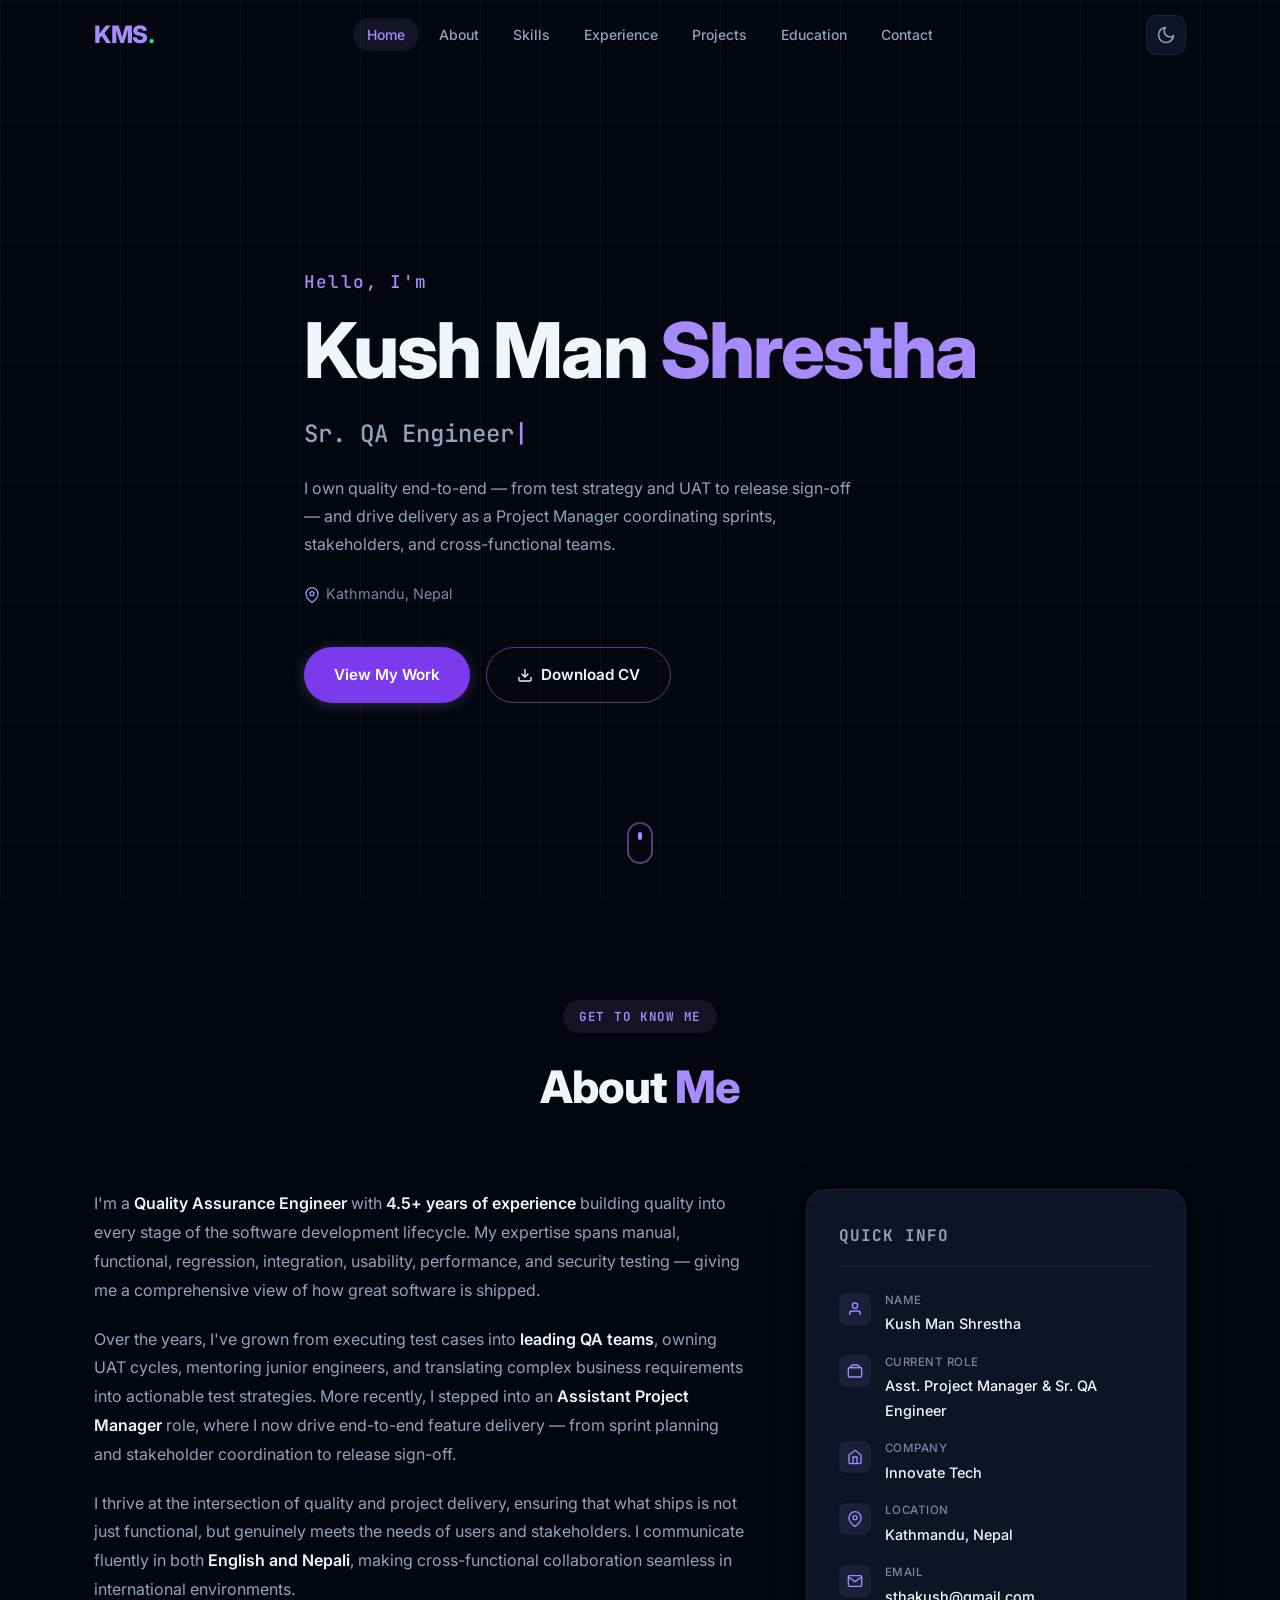
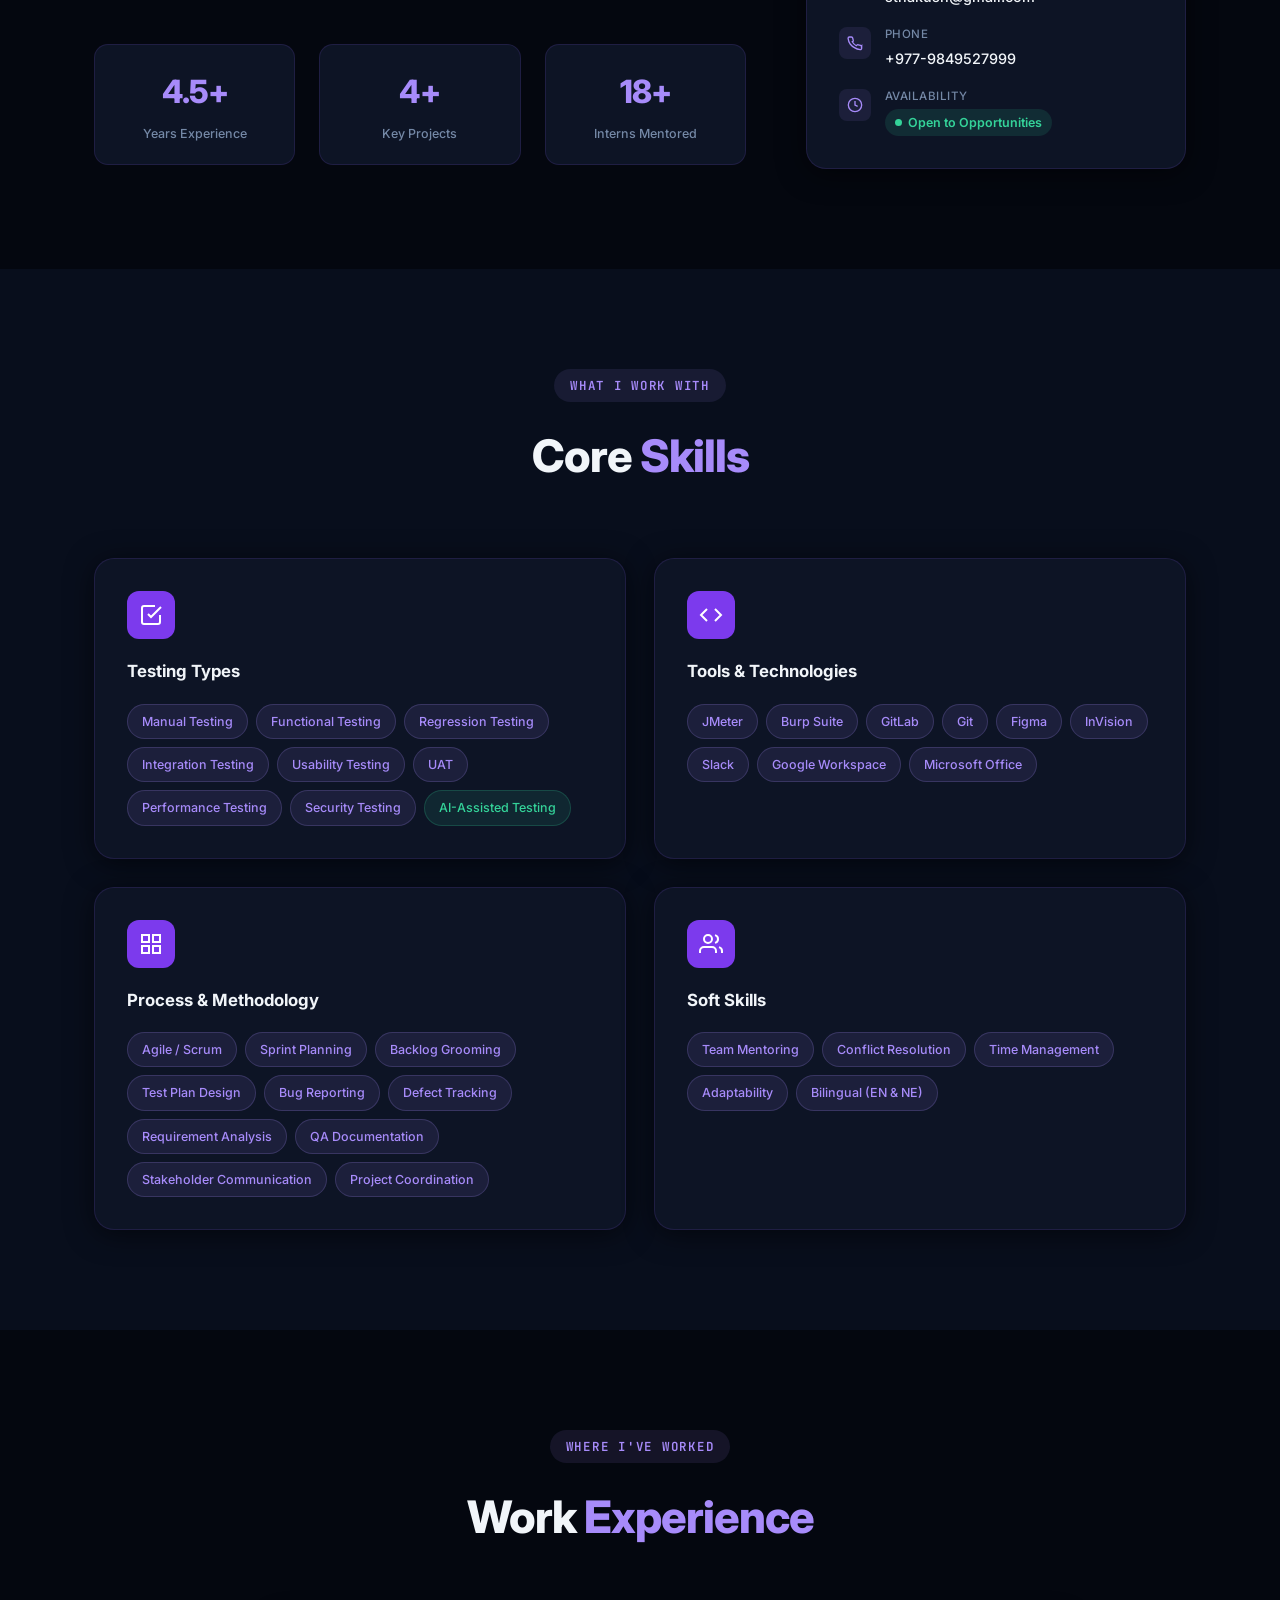
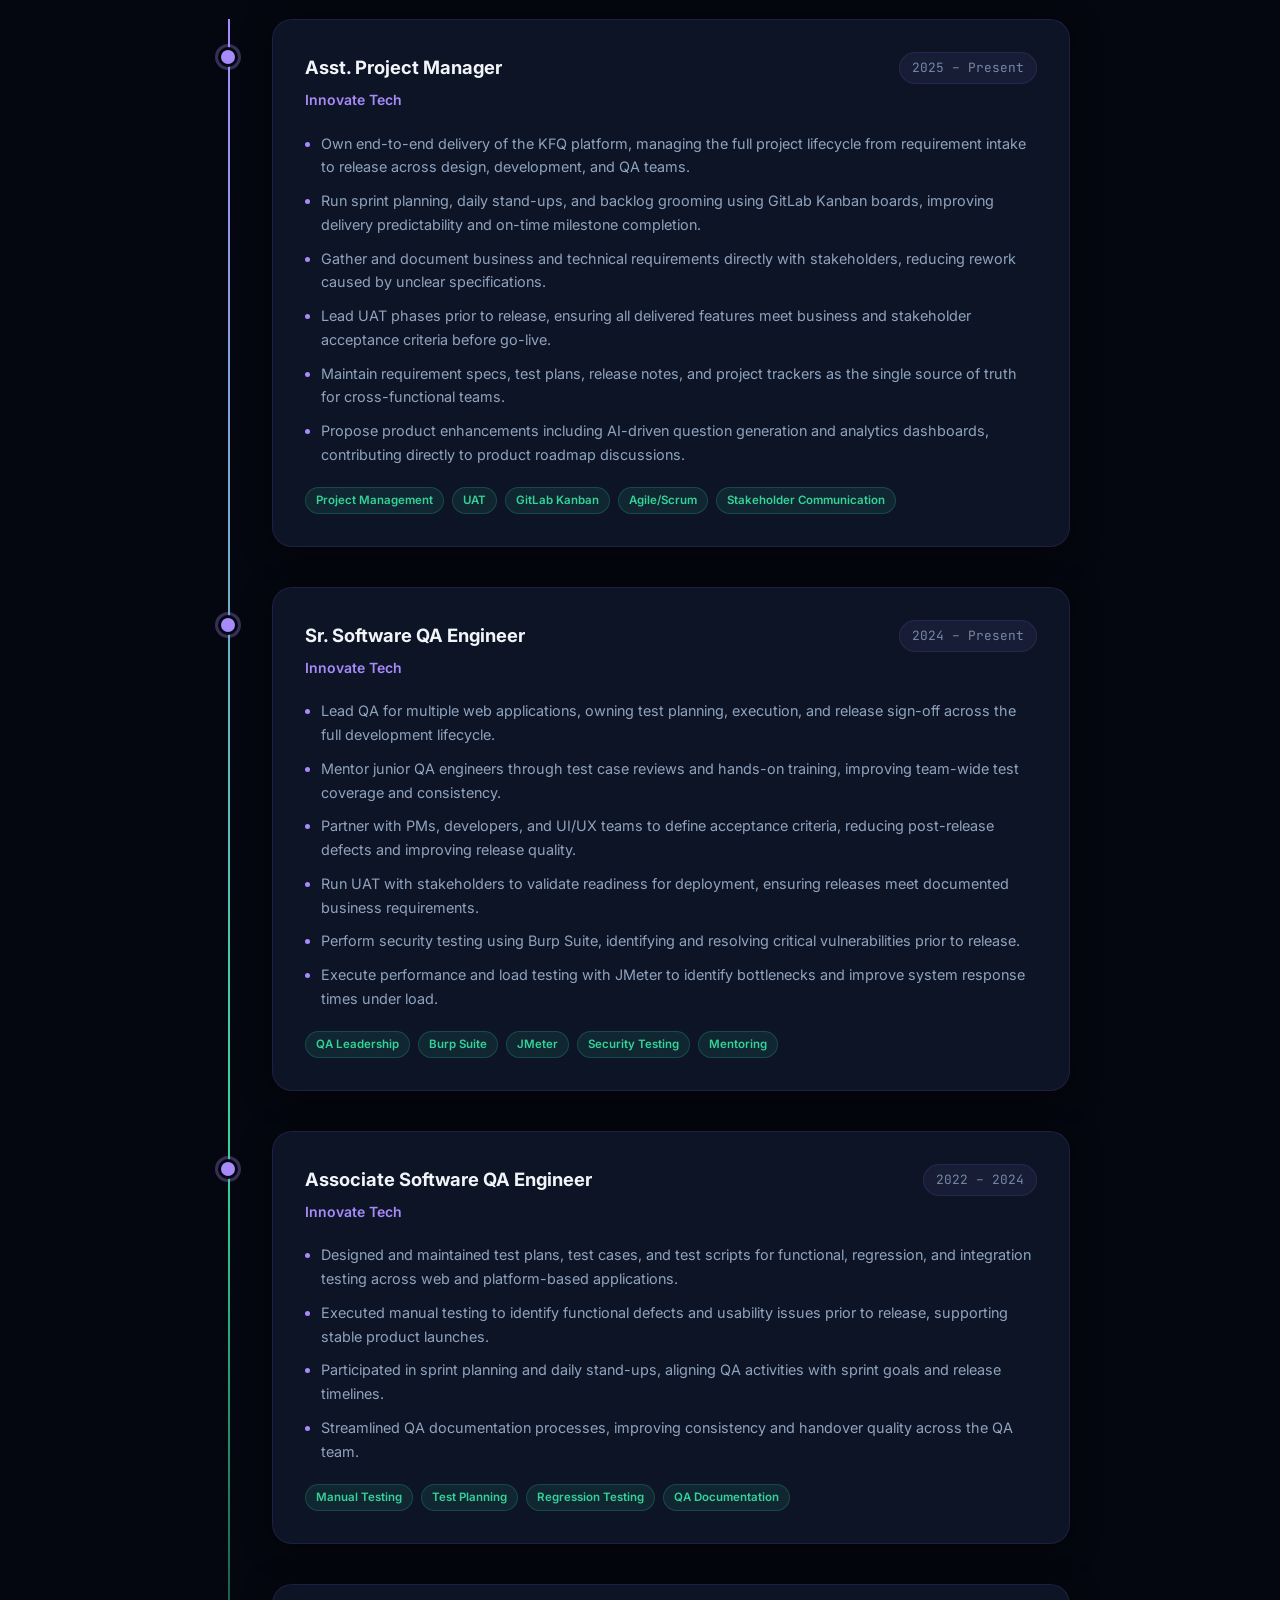
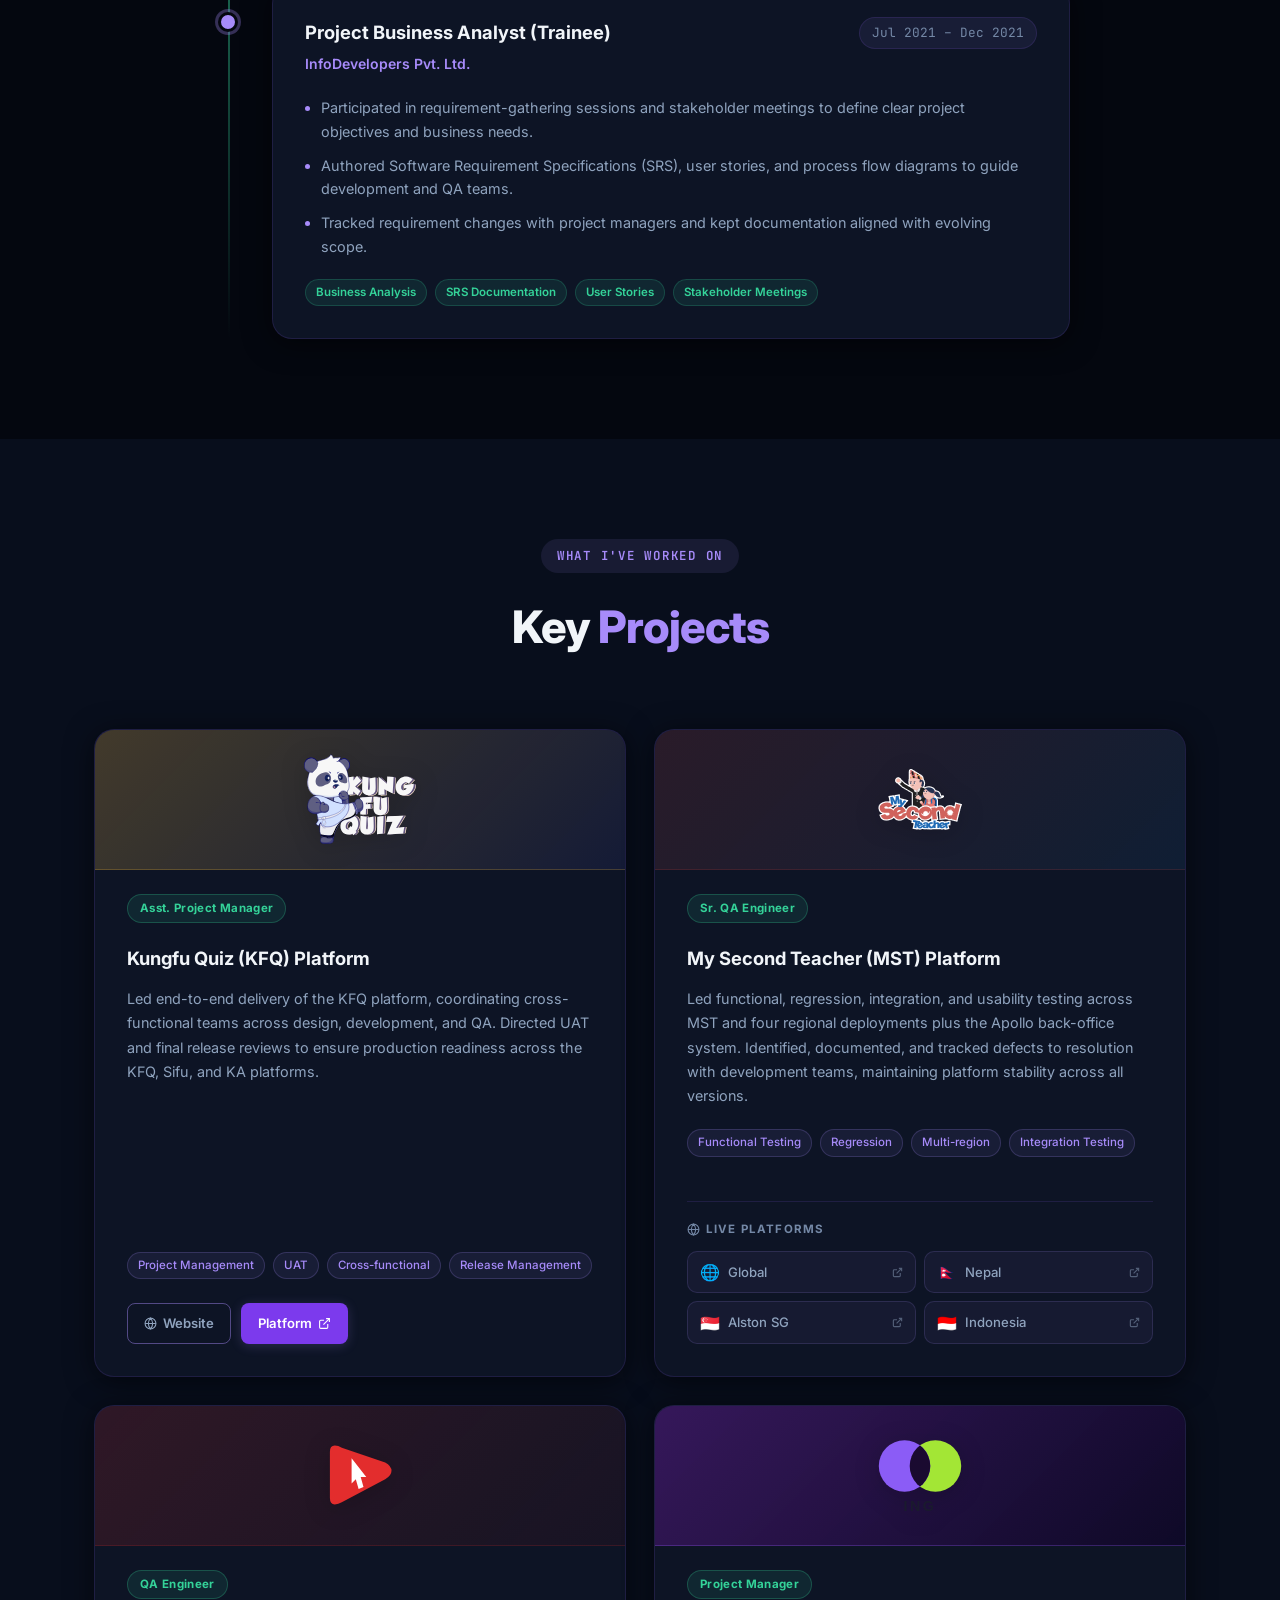
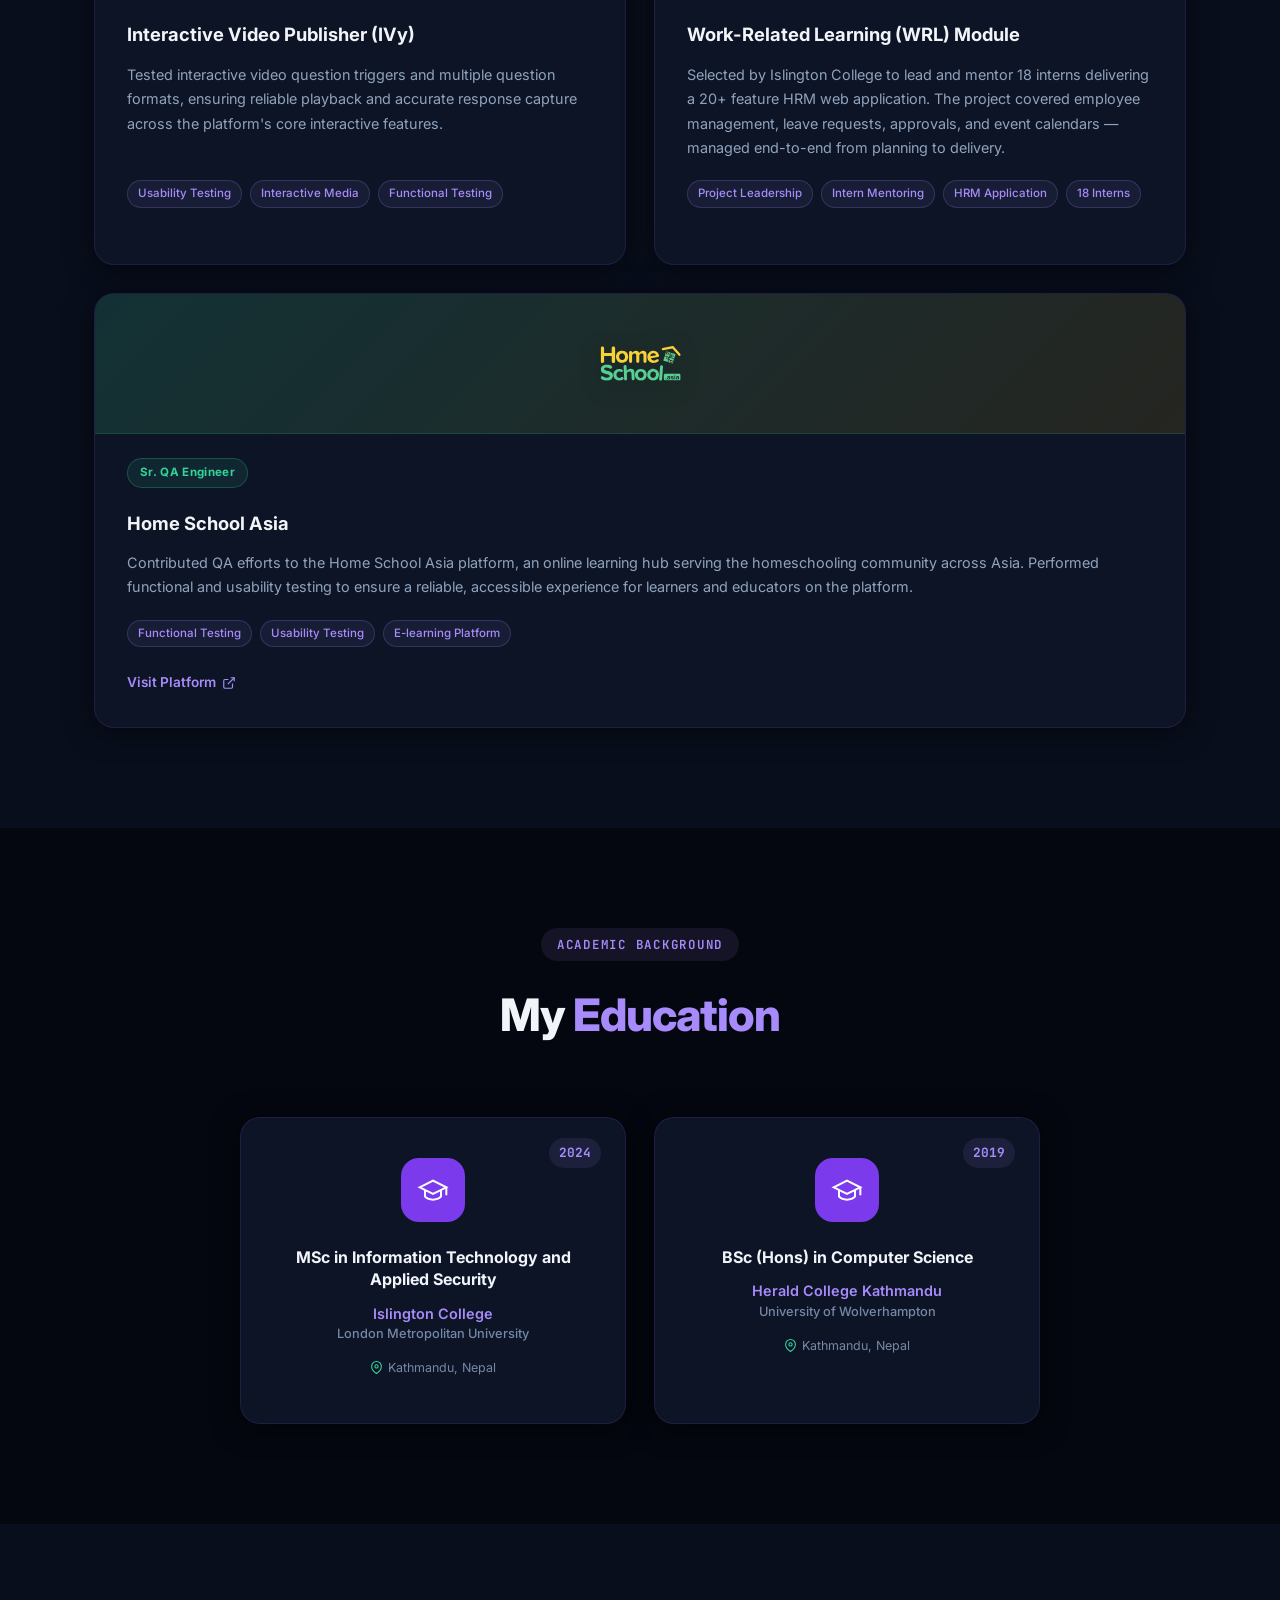
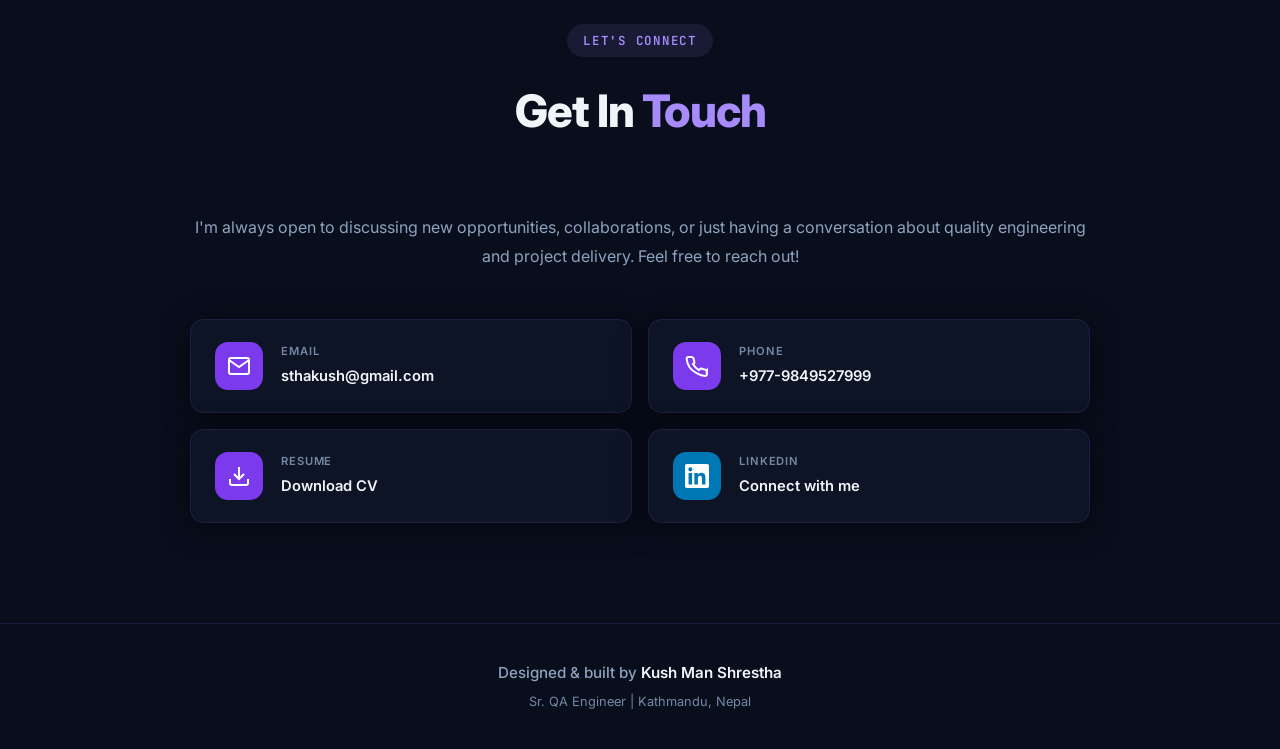
==== commit e19f416d: "Refine portfolio design: flatten visuals, fix theme color bug, add a11y/SEO - Replace gradient-text " ====
--- a/index.html
+++ b/index.html
@@ -3,20 +3,65 @@
 <head>
   <meta charset="UTF-8" />
   <meta name="viewport" content="width=device-width, initial-scale=1.0" />
-  <meta name="description" content="Kush Man Shrestha — Sr. QA Engineer & Agile Project Manager based in Kathmandu, Nepal." />
-  <title>Kush Man Shrestha | Sr. QA Engineer</title>
+  <title>Kush Man Shrestha | Senior QA Engineer &amp; Project Manager</title>
+  <meta name="description" content="Kush Man Shrestha — Senior QA Engineer with 4.5+ years of experience across functional, regression, security and performance testing, and Agile project management. Based in Kathmandu, Nepal." />
+  <meta name="author" content="Kush Man Shrestha" />
+  <meta name="theme-color" content="#04070f" media="(prefers-color-scheme: dark)" />
+  <meta name="theme-color" content="#fafafa" media="(prefers-color-scheme: light)" />
+  <link rel="canonical" href="https://shresthakush.com.np/" />
+
+  <!-- Open Graph / LinkedIn / Facebook -->
+  <meta property="og:type" content="profile" />
+  <meta property="og:title" content="Kush Man Shrestha | Senior QA Engineer &amp; Project Manager" />
+  <meta property="og:description" content="4.5+ years in QA engineering and Agile project management — functional, regression, security &amp; performance testing, UAT ownership, and cross-functional delivery." />
+  <meta property="og:url" content="https://shresthakush.com.np/" />
+  <meta property="og:site_name" content="Kush Man Shrestha" />
+
+  <!-- Twitter Card -->
+  <meta name="twitter:card" content="summary" />
+  <meta name="twitter:title" content="Kush Man Shrestha | Senior QA Engineer &amp; Project Manager" />
+  <meta name="twitter:description" content="4.5+ years in QA engineering and Agile project management — functional, regression, security &amp; performance testing, UAT ownership, and cross-functional delivery." />
+
+  <link rel="icon" type="image/svg+xml" href="assets/images/favicon.svg" />
+
   <link rel="preconnect" href="https://fonts.googleapis.com" />
   <link rel="preconnect" href="https://fonts.gstatic.com" crossorigin />
-  <link href="https://fonts.googleapis.com/css2?family=Inter:wght@300;400;500;600;700;800&family=JetBrains+Mono:wght@400;500&display=swap" rel="stylesheet" />
+  <link href="https://fonts.googleapis.com/css2?family=Inter:wght@400;500;600;700;800&family=JetBrains+Mono:wght@400;500&display=swap" rel="stylesheet" />
   <link rel="stylesheet" href="css/style.css" />
+
+  <script type="application/ld+json">
+  {
+    "@context": "https://schema.org",
+    "@type": "Person",
+    "name": "Kush Man Shrestha",
+    "jobTitle": "Senior QA Engineer",
+    "description": "Senior QA Engineer with 4.5+ years of experience in functional, regression, security and performance testing, UAT ownership, and Agile project management.",
+    "url": "https://shresthakush.com.np/",
+    "email": "mailto:sthakush@gmail.com",
+    "address": {
+      "@type": "PostalAddress",
+      "addressLocality": "Kathmandu",
+      "addressCountry": "NP"
+    },
+    "worksFor": {
+      "@type": "Organization",
+      "name": "Innovate Tech"
+    },
+    "sameAs": [
+      "https://www.linkedin.com/in/kush-man-shrestha-794a53133/"
+    ]
+  }
+  </script>
 </head>
 <body>
+
+  <a href="#main-content" class="skip-link">Skip to main content</a>
 
   <!-- ========== NAVIGATION ========== -->
   <nav class="navbar" id="navbar">
     <div class="nav-container">
       <a href="#home" class="nav-logo">KMS<span class="dot">.</span></a>
-      <button class="hamburger" id="hamburger" aria-label="Toggle menu">
+      <button class="hamburger" id="hamburger" aria-label="Toggle menu" aria-expanded="false" aria-controls="nav-links">
         <span></span><span></span><span></span>
       </button>
       <ul class="nav-links" id="nav-links">
@@ -28,39 +73,43 @@
         <li><a href="#education" class="nav-link">Education</a></li>
         <li><a href="#contact" class="nav-link">Contact</a></li>
       </ul>
-      <button class="theme-toggle" id="theme-toggle" aria-label="Toggle light/dark mode">
+      <button class="theme-toggle" id="theme-toggle" aria-label="Switch to light mode">
         <!-- Moon icon (shown in dark mode) -->
-        <svg class="icon-moon" width="20" height="20" viewBox="0 0 24 24" fill="none" stroke="currentColor" stroke-width="2" stroke-linecap="round" stroke-linejoin="round"><path d="M21 12.79A9 9 0 1 1 11.21 3 7 7 0 0 0 21 12.79z"/></svg>
+        <svg class="icon-moon" width="20" height="20" viewBox="0 0 24 24" fill="none" stroke="currentColor" stroke-width="2" stroke-linecap="round" stroke-linejoin="round" aria-hidden="true"><path d="M21 12.79A9 9 0 1 1 11.21 3 7 7 0 0 0 21 12.79z"/></svg>
         <!-- Sun icon (shown in light mode) -->
-        <svg class="icon-sun" width="20" height="20" viewBox="0 0 24 24" fill="none" stroke="currentColor" stroke-width="2" stroke-linecap="round" stroke-linejoin="round"><circle cx="12" cy="12" r="5"/><line x1="12" y1="1" x2="12" y2="3"/><line x1="12" y1="21" x2="12" y2="23"/><line x1="4.22" y1="4.22" x2="5.64" y2="5.64"/><line x1="18.36" y1="18.36" x2="19.78" y2="19.78"/><line x1="1" y1="12" x2="3" y2="12"/><line x1="21" y1="12" x2="23" y2="12"/><line x1="4.22" y1="19.78" x2="5.64" y2="18.36"/><line x1="18.36" y1="5.64" x2="19.78" y2="4.22"/></svg>
+        <svg class="icon-sun" width="20" height="20" viewBox="0 0 24 24" fill="none" stroke="currentColor" stroke-width="2" stroke-linecap="round" stroke-linejoin="round" aria-hidden="true"><circle cx="12" cy="12" r="5"/><line x1="12" y1="1" x2="12" y2="3"/><line x1="12" y1="21" x2="12" y2="23"/><line x1="4.22" y1="4.22" x2="5.64" y2="5.64"/><line x1="18.36" y1="18.36" x2="19.78" y2="19.78"/><line x1="1" y1="12" x2="3" y2="12"/><line x1="21" y1="12" x2="23" y2="12"/><line x1="4.22" y1="19.78" x2="5.64" y2="18.36"/><line x1="18.36" y1="5.64" x2="19.78" y2="4.22"/></svg>
       </button>
     </div>
   </nav>
+
+  <main id="main-content">
 
   <!-- ========== HERO ========== -->
   <section class="hero" id="home">
-    <div class="hero-bg-grid"></div>
-    <div class="hero-orb hero-orb-1"></div>
-    <div class="hero-orb hero-orb-2"></div>
+    <div class="hero-bg-grid" aria-hidden="true"></div>
     <div class="container hero-content">
       <p class="hero-greeting">Hello, I'm</p>
-      <h1 class="hero-name">Kush Man <span class="gradient-text">Shrestha</span></h1>
+      <h1 class="hero-name">Kush Man <span class="accent-text">Shrestha</span></h1>
       <div class="hero-role-wrapper">
-        <span class="hero-role" id="typed-text"></span><span class="cursor">|</span>
-      </div>
+        <span class="hero-role" id="typed-text"></span><span class="cursor" aria-hidden="true">|</span>
+      </div>
+      <p class="hero-subtitle">
+        I own quality end-to-end — from test strategy and UAT to release sign-off — and drive delivery
+        as a Project Manager coordinating sprints, stakeholders, and cross-functional teams.
+      </p>
       <p class="hero-location">
-        <svg width="16" height="16" viewBox="0 0 24 24" fill="none" stroke="currentColor" stroke-width="2"><path d="M21 10c0 7-9 13-9 13s-9-6-9-13a9 9 0 0 1 18 0z"/><circle cx="12" cy="10" r="3"/></svg>
+        <svg width="16" height="16" viewBox="0 0 24 24" fill="none" stroke="currentColor" stroke-width="2" aria-hidden="true"><path d="M21 10c0 7-9 13-9 13s-9-6-9-13a9 9 0 0 1 18 0z"/><circle cx="12" cy="10" r="3"/></svg>
         Kathmandu, Nepal
       </p>
       <div class="hero-cta">
         <a href="#projects" class="btn btn-primary">View My Work</a>
         <a href="assets/cv/Kush_Man_Shrestha_CV.pdf" download class="btn btn-outline">
-          <svg width="16" height="16" viewBox="0 0 24 24" fill="none" stroke="currentColor" stroke-width="2"><path d="M21 15v4a2 2 0 0 1-2 2H5a2 2 0 0 1-2-2v-4"/><polyline points="7 10 12 15 17 10"/><line x1="12" y1="15" x2="12" y2="3"/></svg>
+          <svg width="16" height="16" viewBox="0 0 24 24" fill="none" stroke="currentColor" stroke-width="2" aria-hidden="true"><path d="M21 15v4a2 2 0 0 1-2 2H5a2 2 0 0 1-2-2v-4"/><polyline points="7 10 12 15 17 10"/><line x1="12" y1="15" x2="12" y2="3"/></svg>
           Download CV
         </a>
       </div>
     </div>
-    <div class="scroll-indicator">
+    <div class="scroll-indicator" aria-hidden="true">
       <div class="scroll-dot"></div>
     </div>
   </section>
@@ -70,7 +119,7 @@
     <div class="container">
       <div class="section-header reveal">
         <span class="section-tag">Get to know me</span>
-        <h2 class="section-title">About <span class="gradient-text">Me</span></h2>
+        <h2 class="section-title">About <span class="accent-text">Me</span></h2>
       </div>
       <div class="about-grid">
         <div class="about-text reveal">
@@ -95,15 +144,15 @@
           </p>
           <div class="about-stats">
             <div class="stat-card">
-              <span class="stat-number gradient-text">4.5+</span>
+              <span class="stat-number">4.5+</span>
               <span class="stat-label">Years Experience</span>
             </div>
             <div class="stat-card">
-              <span class="stat-number gradient-text">4+</span>
+              <span class="stat-number">4+</span>
               <span class="stat-label">Key Projects</span>
             </div>
             <div class="stat-card">
-              <span class="stat-number gradient-text">18+</span>
+              <span class="stat-number">18+</span>
               <span class="stat-label">Interns Mentored</span>
             </div>
           </div>
@@ -114,43 +163,43 @@
             <ul class="info-list">
               <li>
                 <span class="info-icon">
-                  <svg width="16" height="16" viewBox="0 0 24 24" fill="none" stroke="currentColor" stroke-width="2"><path d="M20 21v-2a4 4 0 0 0-4-4H8a4 4 0 0 0-4 4v2"/><circle cx="12" cy="7" r="4"/></svg>
+                  <svg width="16" height="16" viewBox="0 0 24 24" fill="none" stroke="currentColor" stroke-width="2" aria-hidden="true"><path d="M20 21v-2a4 4 0 0 0-4-4H8a4 4 0 0 0-4 4v2"/><circle cx="12" cy="7" r="4"/></svg>
                 </span>
                 <div><span class="info-label">Name</span><span class="info-value">Kush Man Shrestha</span></div>
               </li>
               <li>
                 <span class="info-icon">
-                  <svg width="16" height="16" viewBox="0 0 24 24" fill="none" stroke="currentColor" stroke-width="2"><rect x="2" y="7" width="20" height="14" rx="2"/><path d="M16 3H8l-4 4h16l-4-4z"/></svg>
+                  <svg width="16" height="16" viewBox="0 0 24 24" fill="none" stroke="currentColor" stroke-width="2" aria-hidden="true"><rect x="2" y="7" width="20" height="14" rx="2"/><path d="M16 3H8l-4 4h16l-4-4z"/></svg>
                 </span>
                 <div><span class="info-label">Current Role</span><span class="info-value">Asst. Project Manager & Sr. QA Engineer</span></div>
               </li>
               <li>
                 <span class="info-icon">
-                  <svg width="16" height="16" viewBox="0 0 24 24" fill="none" stroke="currentColor" stroke-width="2"><path d="M3 9l9-7 9 7v11a2 2 0 0 1-2 2H5a2 2 0 0 1-2-2z"/><polyline points="9 22 9 12 15 12 15 22"/></svg>
+                  <svg width="16" height="16" viewBox="0 0 24 24" fill="none" stroke="currentColor" stroke-width="2" aria-hidden="true"><path d="M3 9l9-7 9 7v11a2 2 0 0 1-2 2H5a2 2 0 0 1-2-2z"/><polyline points="9 22 9 12 15 12 15 22"/></svg>
                 </span>
                 <div><span class="info-label">Company</span><span class="info-value">Innovate Tech</span></div>
               </li>
               <li>
                 <span class="info-icon">
-                  <svg width="16" height="16" viewBox="0 0 24 24" fill="none" stroke="currentColor" stroke-width="2"><path d="M21 10c0 7-9 13-9 13s-9-6-9-13a9 9 0 0 1 18 0z"/><circle cx="12" cy="10" r="3"/></svg>
+                  <svg width="16" height="16" viewBox="0 0 24 24" fill="none" stroke="currentColor" stroke-width="2" aria-hidden="true"><path d="M21 10c0 7-9 13-9 13s-9-6-9-13a9 9 0 0 1 18 0z"/><circle cx="12" cy="10" r="3"/></svg>
                 </span>
                 <div><span class="info-label">Location</span><span class="info-value">Kathmandu, Nepal</span></div>
               </li>
               <li>
                 <span class="info-icon">
-                  <svg width="16" height="16" viewBox="0 0 24 24" fill="none" stroke="currentColor" stroke-width="2"><path d="M4 4h16c1.1 0 2 .9 2 2v12c0 1.1-.9 2-2 2H4c-1.1 0-2-.9-2-2V6c0-1.1.9-2 2-2z"/><polyline points="22,6 12,13 2,6"/></svg>
+                  <svg width="16" height="16" viewBox="0 0 24 24" fill="none" stroke="currentColor" stroke-width="2" aria-hidden="true"><path d="M4 4h16c1.1 0 2 .9 2 2v12c0 1.1-.9 2-2 2H4c-1.1 0-2-.9-2-2V6c0-1.1.9-2 2-2z"/><polyline points="22,6 12,13 2,6"/></svg>
                 </span>
                 <div><span class="info-label">Email</span><span class="info-value">sthakush@gmail.com</span></div>
               </li>
               <li>
                 <span class="info-icon">
-                  <svg width="16" height="16" viewBox="0 0 24 24" fill="none" stroke="currentColor" stroke-width="2"><path d="M22 16.92v3a2 2 0 0 1-2.18 2 19.79 19.79 0 0 1-8.63-3.07A19.5 19.5 0 0 1 4.69 13.5 19.79 19.79 0 0 1 1.63 5a2 2 0 0 1 1.97-2H6.6a2 2 0 0 1 2 1.72c.127.96.361 1.903.7 2.81a2 2 0 0 1-.45 2.11L7.91 10.09a16 16 0 0 0 6 6l.92-.92a2 2 0 0 1 2.11-.45c.907.339 1.85.573 2.81.7A2 2 0 0 1 21.72 17.38z"/></svg>
+                  <svg width="16" height="16" viewBox="0 0 24 24" fill="none" stroke="currentColor" stroke-width="2" aria-hidden="true"><path d="M22 16.92v3a2 2 0 0 1-2.18 2 19.79 19.79 0 0 1-8.63-3.07A19.5 19.5 0 0 1 4.69 13.5 19.79 19.79 0 0 1 1.63 5a2 2 0 0 1 1.97-2H6.6a2 2 0 0 1 2 1.72c.127.96.361 1.903.7 2.81a2 2 0 0 1-.45 2.11L7.91 10.09a16 16 0 0 0 6 6l.92-.92a2 2 0 0 1 2.11-.45c.907.339 1.85.573 2.81.7A2 2 0 0 1 21.72 17.38z"/></svg>
                 </span>
                 <div><span class="info-label">Phone</span><span class="info-value">+977-9849527999</span></div>
               </li>
               <li>
                 <span class="info-icon">
-                  <svg width="16" height="16" viewBox="0 0 24 24" fill="none" stroke="currentColor" stroke-width="2"><circle cx="12" cy="12" r="10"/><polyline points="12 6 12 12 16 14"/></svg>
+                  <svg width="16" height="16" viewBox="0 0 24 24" fill="none" stroke="currentColor" stroke-width="2" aria-hidden="true"><circle cx="12" cy="12" r="10"/><polyline points="12 6 12 12 16 14"/></svg>
                 </span>
                 <div><span class="info-label">Availability</span><span class="info-value"><span class="badge-available">Open to Opportunities</span></span></div>
               </li>
@@ -166,14 +215,14 @@
     <div class="container">
       <div class="section-header reveal">
         <span class="section-tag">What I work with</span>
-        <h2 class="section-title">Core <span class="gradient-text">Skills</span></h2>
+        <h2 class="section-title">Core <span class="accent-text">Skills</span></h2>
       </div>
 
       <div class="skills-grid">
 
         <div class="skill-category reveal">
           <div class="skill-category-icon">
-            <svg width="24" height="24" viewBox="0 0 24 24" fill="none" stroke="currentColor" stroke-width="2"><path d="M9 11l3 3L22 4"/><path d="M21 12v7a2 2 0 0 1-2 2H5a2 2 0 0 1-2-2V5a2 2 0 0 1 2-2h11"/></svg>
+            <svg width="24" height="24" viewBox="0 0 24 24" fill="none" stroke="currentColor" stroke-width="2" aria-hidden="true"><path d="M9 11l3 3L22 4"/><path d="M21 12v7a2 2 0 0 1-2 2H5a2 2 0 0 1-2-2V5a2 2 0 0 1 2-2h11"/></svg>
           </div>
           <h3 class="skill-category-title">Testing Types</h3>
           <div class="skill-tags">
@@ -191,7 +240,7 @@
 
         <div class="skill-category reveal">
           <div class="skill-category-icon">
-            <svg width="24" height="24" viewBox="0 0 24 24" fill="none" stroke="currentColor" stroke-width="2"><polyline points="16 18 22 12 16 6"/><polyline points="8 6 2 12 8 18"/></svg>
+            <svg width="24" height="24" viewBox="0 0 24 24" fill="none" stroke="currentColor" stroke-width="2" aria-hidden="true"><polyline points="16 18 22 12 16 6"/><polyline points="8 6 2 12 8 18"/></svg>
           </div>
           <h3 class="skill-category-title">Tools & Technologies</h3>
           <div class="skill-tags">
@@ -209,7 +258,7 @@
 
         <div class="skill-category reveal">
           <div class="skill-category-icon">
-            <svg width="24" height="24" viewBox="0 0 24 24" fill="none" stroke="currentColor" stroke-width="2"><rect x="3" y="3" width="7" height="7"/><rect x="14" y="3" width="7" height="7"/><rect x="14" y="14" width="7" height="7"/><rect x="3" y="14" width="7" height="7"/></svg>
+            <svg width="24" height="24" viewBox="0 0 24 24" fill="none" stroke="currentColor" stroke-width="2" aria-hidden="true"><rect x="3" y="3" width="7" height="7"/><rect x="14" y="3" width="7" height="7"/><rect x="14" y="14" width="7" height="7"/><rect x="3" y="14" width="7" height="7"/></svg>
           </div>
           <h3 class="skill-category-title">Process & Methodology</h3>
           <div class="skill-tags">
@@ -228,7 +277,7 @@
 
         <div class="skill-category reveal">
           <div class="skill-category-icon">
-            <svg width="24" height="24" viewBox="0 0 24 24" fill="none" stroke="currentColor" stroke-width="2"><path d="M17 21v-2a4 4 0 0 0-4-4H5a4 4 0 0 0-4 4v2"/><circle cx="9" cy="7" r="4"/><path d="M23 21v-2a4 4 0 0 0-3-3.87"/><path d="M16 3.13a4 4 0 0 1 0 7.75"/></svg>
+            <svg width="24" height="24" viewBox="0 0 24 24" fill="none" stroke="currentColor" stroke-width="2" aria-hidden="true"><path d="M17 21v-2a4 4 0 0 0-4-4H5a4 4 0 0 0-4 4v2"/><circle cx="9" cy="7" r="4"/><path d="M23 21v-2a4 4 0 0 0-3-3.87"/><path d="M16 3.13a4 4 0 0 1 0 7.75"/></svg>
           </div>
           <h3 class="skill-category-title">Soft Skills</h3>
           <div class="skill-tags">
@@ -249,12 +298,12 @@
     <div class="container">
       <div class="section-header reveal">
         <span class="section-tag">Where I've worked</span>
-        <h2 class="section-title">Work <span class="gradient-text">Experience</span></h2>
+        <h2 class="section-title">Work <span class="accent-text">Experience</span></h2>
       </div>
       <div class="timeline">
 
         <div class="timeline-item reveal">
-          <div class="timeline-dot"></div>
+          <div class="timeline-dot" aria-hidden="true"></div>
           <div class="timeline-card">
             <div class="timeline-header">
               <div>
@@ -278,7 +327,7 @@
         </div>
 
         <div class="timeline-item reveal">
-          <div class="timeline-dot"></div>
+          <div class="timeline-dot" aria-hidden="true"></div>
           <div class="timeline-card">
             <div class="timeline-header">
               <div>
@@ -302,7 +351,7 @@
         </div>
 
         <div class="timeline-item reveal">
-          <div class="timeline-dot"></div>
+          <div class="timeline-dot" aria-hidden="true"></div>
           <div class="timeline-card">
             <div class="timeline-header">
               <div>
@@ -324,7 +373,7 @@
         </div>
 
         <div class="timeline-item reveal">
-          <div class="timeline-dot"></div>
+          <div class="timeline-dot" aria-hidden="true"></div>
           <div class="timeline-card">
             <div class="timeline-header">
               <div>
@@ -353,14 +402,14 @@
     <div class="container">
       <div class="section-header reveal">
         <span class="section-tag">What I've Worked On</span>
-        <h2 class="section-title">Key <span class="gradient-text">Projects</span></h2>
+        <h2 class="section-title">Key <span class="accent-text">Projects</span></h2>
       </div>
       <div class="projects-grid">
 
         <!-- KFQ -->
         <div class="project-card reveal">
           <div class="project-banner project-banner--kfq">
-            <img src="assets/images/logo-kfq.svg" alt="Kungfu Quiz" class="project-banner-logo" />
+            <img src="assets/images/logo-kfq.svg" alt="Kungfu Quiz" class="project-banner-logo" loading="lazy" />
           </div>
           <div class="project-card-body">
             <div class="project-card-header">
@@ -380,12 +429,12 @@
             </div>
             <div class="project-links-row">
               <a href="https://www.kungfuquiz.com/" target="_blank" rel="noopener noreferrer" class="project-link-btn project-link-btn-outline">
-                <svg width="13" height="13" viewBox="0 0 24 24" fill="none" stroke="currentColor" stroke-width="2"><circle cx="12" cy="12" r="10"/><line x1="2" y1="12" x2="22" y2="12"/><path d="M12 2a15.3 15.3 0 0 1 4 10 15.3 15.3 0 0 1-4 10 15.3 15.3 0 0 1-4-10 15.3 15.3 0 0 1 4-10z"/></svg>
+                <svg width="13" height="13" viewBox="0 0 24 24" fill="none" stroke="currentColor" stroke-width="2" aria-hidden="true"><circle cx="12" cy="12" r="10"/><line x1="2" y1="12" x2="22" y2="12"/><path d="M12 2a15.3 15.3 0 0 1 4 10 15.3 15.3 0 0 1-4 10 15.3 15.3 0 0 1-4-10 15.3 15.3 0 0 1 4-10z"/></svg>
                 Website
               </a>
               <a href="https://sifu.kungfuquiz.com/home" target="_blank" rel="noopener noreferrer" class="project-link-btn project-link-btn-primary">
                 Platform
-                <svg width="13" height="13" viewBox="0 0 24 24" fill="none" stroke="currentColor" stroke-width="2"><path d="M18 13v6a2 2 0 0 1-2 2H5a2 2 0 0 1-2-2V8a2 2 0 0 1 2-2h6"/><polyline points="15 3 21 3 21 9"/><line x1="10" y1="14" x2="21" y2="3"/></svg>
+                <svg width="13" height="13" viewBox="0 0 24 24" fill="none" stroke="currentColor" stroke-width="2" aria-hidden="true"><path d="M18 13v6a2 2 0 0 1-2 2H5a2 2 0 0 1-2-2V8a2 2 0 0 1 2-2h6"/><polyline points="15 3 21 3 21 9"/><line x1="10" y1="14" x2="21" y2="3"/></svg>
               </a>
             </div>
           </div>
@@ -394,7 +443,7 @@
         <!-- MST -->
         <div class="project-card reveal">
           <div class="project-banner project-banner--mst">
-            <img src="assets/images/logo-mst.png" alt="My Second Teacher" class="project-banner-logo" />
+            <img src="assets/images/logo-mst.png" alt="My Second Teacher" class="project-banner-logo" loading="lazy" />
           </div>
           <div class="project-card-body">
             <div class="project-card-header">
@@ -414,29 +463,29 @@
             </div>
             <div class="mst-platforms">
               <p class="mst-platforms-label">
-                <svg width="13" height="13" viewBox="0 0 24 24" fill="none" stroke="currentColor" stroke-width="2"><circle cx="12" cy="12" r="10"/><line x1="2" y1="12" x2="22" y2="12"/><path d="M12 2a15.3 15.3 0 0 1 4 10 15.3 15.3 0 0 1-4 10 15.3 15.3 0 0 1-4-10 15.3 15.3 0 0 1 4-10z"/></svg>
+                <svg width="13" height="13" viewBox="0 0 24 24" fill="none" stroke="currentColor" stroke-width="2" aria-hidden="true"><circle cx="12" cy="12" r="10"/><line x1="2" y1="12" x2="22" y2="12"/><path d="M12 2a15.3 15.3 0 0 1 4 10 15.3 15.3 0 0 1-4 10 15.3 15.3 0 0 1-4-10 15.3 15.3 0 0 1 4-10z"/></svg>
                 Live Platforms
               </p>
               <div class="mst-platform-grid">
                 <a href="https://www.mysecondteacher.com/" target="_blank" rel="noopener noreferrer" class="mst-platform-link">
-                  <span class="mst-flag">🌐</span>
+                  <span class="mst-flag" aria-hidden="true">🌐</span>
                   <span class="mst-platform-name">Global</span>
-                  <svg class="mst-ext-icon" width="11" height="11" viewBox="0 0 24 24" fill="none" stroke="currentColor" stroke-width="2.5"><path d="M18 13v6a2 2 0 0 1-2 2H5a2 2 0 0 1-2-2V8a2 2 0 0 1 2-2h6"/><polyline points="15 3 21 3 21 9"/><line x1="10" y1="14" x2="21" y2="3"/></svg>
+                  <svg class="mst-ext-icon" width="11" height="11" viewBox="0 0 24 24" fill="none" stroke="currentColor" stroke-width="2.5" aria-hidden="true"><path d="M18 13v6a2 2 0 0 1-2 2H5a2 2 0 0 1-2-2V8a2 2 0 0 1 2-2h6"/><polyline points="15 3 21 3 21 9"/><line x1="10" y1="14" x2="21" y2="3"/></svg>
                 </a>
                 <a href="https://www.mysecondteacher.com.np/" target="_blank" rel="noopener noreferrer" class="mst-platform-link">
-                  <span class="mst-flag">🇳🇵</span>
+                  <span class="mst-flag" aria-hidden="true">🇳🇵</span>
                   <span class="mst-platform-name">Nepal</span>
-                  <svg class="mst-ext-icon" width="11" height="11" viewBox="0 0 24 24" fill="none" stroke="currentColor" stroke-width="2.5"><path d="M18 13v6a2 2 0 0 1-2 2H5a2 2 0 0 1-2-2V8a2 2 0 0 1 2-2h6"/><polyline points="15 3 21 3 21 9"/><line x1="10" y1="14" x2="21" y2="3"/></svg>
+                  <svg class="mst-ext-icon" width="11" height="11" viewBox="0 0 24 24" fill="none" stroke="currentColor" stroke-width="2.5" aria-hidden="true"><path d="M18 13v6a2 2 0 0 1-2 2H5a2 2 0 0 1-2-2V8a2 2 0 0 1 2-2h6"/><polyline points="15 3 21 3 21 9"/><line x1="10" y1="14" x2="21" y2="3"/></svg>
                 </a>
                 <a href="https://app.alstondigital.sg/login" target="_blank" rel="noopener noreferrer" class="mst-platform-link">
-                  <span class="mst-flag">🇸🇬</span>
+                  <span class="mst-flag" aria-hidden="true">🇸🇬</span>
                   <span class="mst-platform-name">Alston SG</span>
-                  <svg class="mst-ext-icon" width="11" height="11" viewBox="0 0 24 24" fill="none" stroke="currentColor" stroke-width="2.5"><path d="M18 13v6a2 2 0 0 1-2 2H5a2 2 0 0 1-2-2V8a2 2 0 0 1 2-2h6"/><polyline points="15 3 21 3 21 9"/><line x1="10" y1="14" x2="21" y2="3"/></svg>
+                  <svg class="mst-ext-icon" width="11" height="11" viewBox="0 0 24 24" fill="none" stroke="currentColor" stroke-width="2.5" aria-hidden="true"><path d="M18 13v6a2 2 0 0 1-2 2H5a2 2 0 0 1-2-2V8a2 2 0 0 1 2-2h6"/><polyline points="15 3 21 3 21 9"/><line x1="10" y1="14" x2="21" y2="3"/></svg>
                 </a>
                 <a href="https://app.jelajahilmu.com/" target="_blank" rel="noopener noreferrer" class="mst-platform-link">
-                  <span class="mst-flag">🇮🇩</span>
+                  <span class="mst-flag" aria-hidden="true">🇮🇩</span>
                   <span class="mst-platform-name">Indonesia</span>
-                  <svg class="mst-ext-icon" width="11" height="11" viewBox="0 0 24 24" fill="none" stroke="currentColor" stroke-width="2.5"><path d="M18 13v6a2 2 0 0 1-2 2H5a2 2 0 0 1-2-2V8a2 2 0 0 1 2-2h6"/><polyline points="15 3 21 3 21 9"/><line x1="10" y1="14" x2="21" y2="3"/></svg>
+                  <svg class="mst-ext-icon" width="11" height="11" viewBox="0 0 24 24" fill="none" stroke="currentColor" stroke-width="2.5" aria-hidden="true"><path d="M18 13v6a2 2 0 0 1-2 2H5a2 2 0 0 1-2-2V8a2 2 0 0 1 2-2h6"/><polyline points="15 3 21 3 21 9"/><line x1="10" y1="14" x2="21" y2="3"/></svg>
                 </a>
               </div>
             </div>
@@ -446,7 +495,7 @@
         <!-- IVy -->
         <div class="project-card reveal">
           <div class="project-banner project-banner--ivy">
-            <img src="assets/images/logo-ivy.svg" alt="Interactive Video Publisher" class="project-banner-logo project-banner-logo--sm" />
+            <img src="assets/images/logo-ivy.svg" alt="Interactive Video Publisher" class="project-banner-logo project-banner-logo--sm" loading="lazy" />
           </div>
           <div class="project-card-body">
             <div class="project-card-header">
@@ -468,7 +517,7 @@
         <!-- WRL -->
         <div class="project-card reveal">
           <div class="project-banner project-banner--wrl">
-            <img src="assets/images/logo-wrl.svg" alt="ING HRM" class="project-banner-logo" />
+            <img src="assets/images/logo-wrl.svg" alt="ING HRM" class="project-banner-logo" loading="lazy" />
           </div>
           <div class="project-card-body">
             <div class="project-card-header">
@@ -492,7 +541,7 @@
         <!-- Home School Asia -->
         <div class="project-card project-card-wide reveal">
           <div class="project-banner project-banner--hsa">
-            <img src="assets/images/logo-hsa.svg" alt="Home School Asia" class="project-banner-logo" />
+            <img src="assets/images/logo-hsa.svg" alt="Home School Asia" class="project-banner-logo" loading="lazy" />
           </div>
           <div class="project-card-body">
             <div class="project-card-header">
@@ -511,7 +560,7 @@
             </div>
             <a href="https://homeschool.asia/" target="_blank" rel="noopener noreferrer" class="project-link">
               Visit Platform
-              <svg width="14" height="14" viewBox="0 0 24 24" fill="none" stroke="currentColor" stroke-width="2"><path d="M18 13v6a2 2 0 0 1-2 2H5a2 2 0 0 1-2-2V8a2 2 0 0 1 2-2h6"/><polyline points="15 3 21 3 21 9"/><line x1="10" y1="14" x2="21" y2="3"/></svg>
+              <svg width="14" height="14" viewBox="0 0 24 24" fill="none" stroke="currentColor" stroke-width="2" aria-hidden="true"><path d="M18 13v6a2 2 0 0 1-2 2H5a2 2 0 0 1-2-2V8a2 2 0 0 1 2-2h6"/><polyline points="15 3 21 3 21 9"/><line x1="10" y1="14" x2="21" y2="3"/></svg>
             </a>
           </div>
         </div>
@@ -525,32 +574,32 @@
     <div class="container">
       <div class="section-header reveal">
         <span class="section-tag">Academic background</span>
-        <h2 class="section-title">My <span class="gradient-text">Education</span></h2>
+        <h2 class="section-title">My <span class="accent-text">Education</span></h2>
       </div>
       <div class="education-grid">
 
         <div class="edu-card reveal">
           <div class="edu-year">2024</div>
-          <div class="edu-degree-icon">
+          <div class="edu-degree-icon" aria-hidden="true">
             <svg width="32" height="32" viewBox="0 0 24 24" fill="none" stroke="currentColor" stroke-width="1.5"><path d="M22 10v6M2 10l10-5 10 5-10 5z"/><path d="M6 12v5c3 3 9 3 12 0v-5"/></svg>
           </div>
           <h3 class="edu-degree">MSc in Information Technology and Applied Security</h3>
           <p class="edu-institution">Islington College<br><span>London Metropolitan University</span></p>
           <p class="edu-location">
-            <svg width="13" height="13" viewBox="0 0 24 24" fill="none" stroke="currentColor" stroke-width="2"><path d="M21 10c0 7-9 13-9 13s-9-6-9-13a9 9 0 0 1 18 0z"/><circle cx="12" cy="10" r="3"/></svg>
+            <svg width="13" height="13" viewBox="0 0 24 24" fill="none" stroke="currentColor" stroke-width="2" aria-hidden="true"><path d="M21 10c0 7-9 13-9 13s-9-6-9-13a9 9 0 0 1 18 0z"/><circle cx="12" cy="10" r="3"/></svg>
             Kathmandu, Nepal
           </p>
         </div>
 
         <div class="edu-card reveal">
           <div class="edu-year">2019</div>
-          <div class="edu-degree-icon">
+          <div class="edu-degree-icon" aria-hidden="true">
             <svg width="32" height="32" viewBox="0 0 24 24" fill="none" stroke="currentColor" stroke-width="1.5"><path d="M22 10v6M2 10l10-5 10 5-10 5z"/><path d="M6 12v5c3 3 9 3 12 0v-5"/></svg>
           </div>
           <h3 class="edu-degree">BSc (Hons) in Computer Science</h3>
           <p class="edu-institution">Herald College Kathmandu<br><span>University of Wolverhampton</span></p>
           <p class="edu-location">
-            <svg width="13" height="13" viewBox="0 0 24 24" fill="none" stroke="currentColor" stroke-width="2"><path d="M21 10c0 7-9 13-9 13s-9-6-9-13a9 9 0 0 1 18 0z"/><circle cx="12" cy="10" r="3"/></svg>
+            <svg width="13" height="13" viewBox="0 0 24 24" fill="none" stroke="currentColor" stroke-width="2" aria-hidden="true"><path d="M21 10c0 7-9 13-9 13s-9-6-9-13a9 9 0 0 1 18 0z"/><circle cx="12" cy="10" r="3"/></svg>
             Kathmandu, Nepal
           </p>
         </div>
@@ -564,7 +613,7 @@
     <div class="container">
       <div class="section-header reveal">
         <span class="section-tag">Let's connect</span>
-        <h2 class="section-title">Get In <span class="gradient-text">Touch</span></h2>
+        <h2 class="section-title">Get In <span class="accent-text">Touch</span></h2>
       </div>
       <div class="contact-wrapper reveal">
         <p class="contact-intro">
@@ -574,7 +623,7 @@
         <div class="contact-cards">
           <a href="mailto:sthakush@gmail.com" class="contact-card">
             <div class="contact-card-icon">
-              <svg width="24" height="24" viewBox="0 0 24 24" fill="none" stroke="currentColor" stroke-width="2"><path d="M4 4h16c1.1 0 2 .9 2 2v12c0 1.1-.9 2-2 2H4c-1.1 0-2-.9-2-2V6c0-1.1.9-2 2-2z"/><polyline points="22,6 12,13 2,6"/></svg>
+              <svg width="24" height="24" viewBox="0 0 24 24" fill="none" stroke="currentColor" stroke-width="2" aria-hidden="true"><path d="M4 4h16c1.1 0 2 .9 2 2v12c0 1.1-.9 2-2 2H4c-1.1 0-2-.9-2-2V6c0-1.1.9-2 2-2z"/><polyline points="22,6 12,13 2,6"/></svg>
             </div>
             <div class="contact-card-text">
               <span class="contact-card-label">Email</span>
@@ -583,7 +632,7 @@
           </a>
           <a href="tel:+9779849527999" class="contact-card">
             <div class="contact-card-icon">
-              <svg width="24" height="24" viewBox="0 0 24 24" fill="none" stroke="currentColor" stroke-width="2"><path d="M22 16.92v3a2 2 0 0 1-2.18 2 19.79 19.79 0 0 1-8.63-3.07A19.5 19.5 0 0 1 4.69 13.5 19.79 19.79 0 0 1 1.63 5a2 2 0 0 1 1.97-2H6.6a2 2 0 0 1 2 1.72c.127.96.361 1.903.7 2.81a2 2 0 0 1-.45 2.11L7.91 10.09a16 16 0 0 0 6 6l.92-.92a2 2 0 0 1 2.11-.45c.907.339 1.85.573 2.81.7A2 2 0 0 1 21.72 17.38z"/></svg>
+              <svg width="24" height="24" viewBox="0 0 24 24" fill="none" stroke="currentColor" stroke-width="2" aria-hidden="true"><path d="M22 16.92v3a2 2 0 0 1-2.18 2 19.79 19.79 0 0 1-8.63-3.07A19.5 19.5 0 0 1 4.69 13.5 19.79 19.79 0 0 1 1.63 5a2 2 0 0 1 1.97-2H6.6a2 2 0 0 1 2 1.72c.127.96.361 1.903.7 2.81a2 2 0 0 1-.45 2.11L7.91 10.09a16 16 0 0 0 6 6l.92-.92a2 2 0 0 1 2.11-.45c.907.339 1.85.573 2.81.7A2 2 0 0 1 21.72 17.38z"/></svg>
             </div>
             <div class="contact-card-text">
               <span class="contact-card-label">Phone</span>
@@ -592,7 +641,7 @@
           </a>
           <a href="assets/cv/Kush_Man_Shrestha_CV.pdf" download class="contact-card">
             <div class="contact-card-icon">
-              <svg width="24" height="24" viewBox="0 0 24 24" fill="none" stroke="currentColor" stroke-width="2"><path d="M21 15v4a2 2 0 0 1-2 2H5a2 2 0 0 1-2-2v-4"/><polyline points="7 10 12 15 17 10"/><line x1="12" y1="15" x2="12" y2="3"/></svg>
+              <svg width="24" height="24" viewBox="0 0 24 24" fill="none" stroke="currentColor" stroke-width="2" aria-hidden="true"><path d="M21 15v4a2 2 0 0 1-2 2H5a2 2 0 0 1-2-2v-4"/><polyline points="7 10 12 15 17 10"/><line x1="12" y1="15" x2="12" y2="3"/></svg>
             </div>
             <div class="contact-card-text">
               <span class="contact-card-label">Resume</span>
@@ -601,7 +650,7 @@
           </a>
           <a href="https://www.linkedin.com/in/kush-man-shrestha-794a53133/" target="_blank" rel="noopener noreferrer" class="contact-card">
             <div class="contact-card-icon contact-card-icon-linkedin">
-              <svg width="24" height="24" viewBox="0 0 24 24" fill="currentColor"><path d="M20.447 20.452h-3.554v-5.569c0-1.328-.027-3.037-1.852-3.037-1.853 0-2.136 1.445-2.136 2.939v5.667H9.351V9h3.414v1.561h.046c.477-.9 1.637-1.85 3.37-1.85 3.601 0 4.267 2.37 4.267 5.455v6.286zM5.337 7.433a2.062 2.062 0 0 1-2.063-2.065 2.064 2.064 0 1 1 2.063 2.065zm1.782 13.019H3.555V9h3.564v11.452zM22.225 0H1.771C.792 0 0 .774 0 1.729v20.542C0 23.227.792 24 1.771 24h20.451C23.2 24 24 23.227 24 22.271V1.729C24 .774 23.2 0 22.222 0h.003z"/></svg>
+              <svg width="24" height="24" viewBox="0 0 24 24" fill="currentColor" aria-hidden="true"><path d="M20.447 20.452h-3.554v-5.569c0-1.328-.027-3.037-1.852-3.037-1.853 0-2.136 1.445-2.136 2.939v5.667H9.351V9h3.414v1.561h.046c.477-.9 1.637-1.85 3.37-1.85 3.601 0 4.267 2.37 4.267 5.455v6.286zM5.337 7.433a2.062 2.062 0 0 1-2.063-2.065 2.064 2.064 0 1 1 2.063 2.065zm1.782 13.019H3.555V9h3.564v11.452zM22.225 0H1.771C.792 0 0 .774 0 1.729v20.542C0 23.227.792 24 1.771 24h20.451C23.2 24 24 23.227 24 22.271V1.729C24 .774 23.2 0 22.222 0h.003z"/></svg>
             </div>
             <div class="contact-card-text">
               <span class="contact-card-label">LinkedIn</span>
@@ -612,19 +661,21 @@
       </div>
     </div>
   </section>
+
+  </main>
 
   <!-- ========== FOOTER ========== -->
   <footer class="footer">
     <div class="container">
       <p class="footer-text">
-        Designed &amp; built by <span class="gradient-text">Kush Man Shrestha</span>
+        Designed &amp; built by <strong>Kush Man Shrestha</strong>
       </p>
       <p class="footer-sub">Sr. QA Engineer | Kathmandu, Nepal</p>
     </div>
   </footer>
 
   <a href="#home" class="back-to-top" id="back-to-top" aria-label="Back to top">
-    <svg width="20" height="20" viewBox="0 0 24 24" fill="none" stroke="currentColor" stroke-width="2"><polyline points="18 15 12 9 6 15"/></svg>
+    <svg width="20" height="20" viewBox="0 0 24 24" fill="none" stroke="currentColor" stroke-width="2" aria-hidden="true"><polyline points="18 15 12 9 6 15"/></svg>
   </a>
 
   <script src="js/main.js"></script>
--- a/css/style.css
+++ b/css/style.css
@@ -3,53 +3,56 @@
    ============================================================ */
 *, *::before, *::after { box-sizing: border-box; margin: 0; padding: 0; }
 
-/* Dark theme (default) */
+/* ── Dark theme (default) ──────────────────────────────── */
 :root,
 [data-theme="dark"] {
-  --bg-primary:    #080c18;
-  --bg-secondary:  #0d1226;
-  --bg-card:       #111827;
-  --bg-card-hover: #182038;
-  --border:        rgba(99, 120, 200, 0.15);
-  --border-hover:  rgba(99, 180, 255, 0.35);
-
-  --accent-cyan:   #38bdf8;
-  --accent-purple: #818cf8;
-  --accent-grad:   linear-gradient(135deg, #38bdf8 0%, #818cf8 100%);
+  --bg-primary:    #04070f;
+  --bg-secondary:  #080e1c;
+  --bg-card:       #0d1425;
+  --bg-card-hover: #121c35;
+  --border:        rgba(139, 92, 246, 0.14);
+  --border-hover:  rgba(167, 139, 250, 0.45);
+
+  /* violet primary · emerald secondary — solid, flat accents */
+  --accent:        #a78bfa;
+  --accent-rgb:    167, 139, 250;
+  --accent-solid:  #7c3aed; /* deeper violet — used where white text/icons sit on a solid fill, for AA contrast */
+  --accent-2:      #34d399;
+  --accent-2-rgb:  52, 211, 153;
 
   --text-primary:  #f1f5f9;
-  --text-secondary:#94a3b8;
-  --text-muted:    #4b5975;
-
-  --shadow-card: 0 4px 24px rgba(0,0,0,.45);
-  --shadow-glow: 0 0 40px rgba(56,189,248,.12);
-
-  --nav-bg-scrolled: rgba(8,12,24,.92);
-  --hero-grid-color: rgba(56,189,248,.04);
-}
-
-/* Light theme */
+  --text-secondary:#8fa3be;
+  --text-muted:    #7488a6;
+
+  --shadow-card: 0 4px 28px rgba(0,0,0,.55);
+
+  --nav-bg-scrolled: rgba(4,7,15,.93);
+  --hero-grid-color: rgba(167,139,250,.05);
+}
+
+/* ── Light theme ───────────────────────────────────────── */
 [data-theme="light"] {
-  --bg-primary:    #f8fafc;
-  --bg-secondary:  #f1f5f9;
+  --bg-primary:    #fafafa;
+  --bg-secondary:  #f3f0ff;
   --bg-card:       #ffffff;
-  --bg-card-hover: #f0f7ff;
-  --border:        rgba(100, 130, 180, 0.18);
-  --border-hover:  rgba(14, 165, 233, 0.45);
-
-  --accent-cyan:   #0284c7;
-  --accent-purple: #6366f1;
-  --accent-grad:   linear-gradient(135deg, #0284c7 0%, #6366f1 100%);
-
-  --text-primary:  #0f172a;
-  --text-secondary:#475569;
-  --text-muted:    #94a3b8;
+  --bg-card-hover: #faf5ff;
+  --border:        rgba(109, 40, 217, 0.14);
+  --border-hover:  rgba(109, 40, 217, 0.45);
+
+  --accent:        #7c3aed;
+  --accent-rgb:    124, 58, 237;
+  --accent-solid:  #7c3aed;
+  --accent-2:      #059669;
+  --accent-2-rgb:  5, 150, 105;
+
+  --text-primary:  #0f0a1e;
+  --text-secondary:#4a5568;
+  --text-muted:    #5b6472;
 
   --shadow-card: 0 4px 24px rgba(0,0,0,.08);
-  --shadow-glow: 0 0 40px rgba(2,132,199,.1);
-
-  --nav-bg-scrolled: rgba(248,250,252,.92);
-  --hero-grid-color: rgba(2,132,199,.04);
+
+  --nav-bg-scrolled: rgba(250,250,250,.93);
+  --hero-grid-color: rgba(109,40,217,.04);
 }
 
 :root {
@@ -81,14 +84,46 @@
 }
 
 /* ============================================================
+   ACCESSIBILITY — focus states, skip link, reduced motion
+   ============================================================ */
+:focus-visible {
+  outline: 2px solid var(--accent);
+  outline-offset: 3px;
+  border-radius: 4px;
+}
+
+.skip-link {
+  position: absolute;
+  top: -100px;
+  left: 16px;
+  z-index: 2000;
+  background: var(--accent-solid);
+  color: #fff;
+  font-weight: 600;
+  font-size: .9rem;
+  padding: 12px 20px;
+  border-radius: var(--radius-sm);
+  transition: top .2s ease;
+}
+.skip-link:focus {
+  top: 16px;
+}
+
+@media (prefers-reduced-motion: reduce) {
+  html { scroll-behavior: auto; }
+  *, *::before, *::after {
+    animation-duration: .001ms !important;
+    animation-iteration-count: 1 !important;
+    transition-duration: .001ms !important;
+    scroll-behavior: auto !important;
+  }
+  .reveal { opacity: 1; transform: none; }
+}
+
+/* ============================================================
    UTILITIES
    ============================================================ */
-.gradient-text {
-  background: var(--accent-grad);
-  -webkit-background-clip: text;
-  -webkit-text-fill-color: transparent;
-  background-clip: text;
-}
+.accent-text { color: var(--accent); }
 
 .btn {
   display: inline-flex;
@@ -104,18 +139,18 @@
 }
 
 .btn-primary {
-  background: var(--accent-grad);
+  background: var(--accent-solid);
   color: #fff;
-  box-shadow: 0 4px 20px rgba(56,189,248,.3);
-}
-.btn-primary:hover { transform: translateY(-2px); box-shadow: 0 8px 30px rgba(56,189,248,.45); }
+  box-shadow: 0 2px 14px rgba(var(--accent-rgb),.25);
+}
+.btn-primary:hover { transform: translateY(-2px); box-shadow: 0 6px 22px rgba(var(--accent-rgb),.35); }
 
 .btn-outline {
   background: transparent;
   color: var(--text-primary);
   border: 1.5px solid var(--border-hover);
 }
-.btn-outline:hover { background: rgba(56,189,248,.08); border-color: var(--accent-cyan); transform: translateY(-2px); }
+.btn-outline:hover { background: rgba(var(--accent-rgb),.08); border-color: var(--accent); transform: translateY(-2px); }
 
 /* ============================================================
    SCROLL REVEAL
@@ -157,12 +192,9 @@
   font-size: 1.5rem;
   font-weight: 800;
   letter-spacing: -.5px;
-  background: var(--accent-grad);
-  -webkit-background-clip: text;
-  -webkit-text-fill-color: transparent;
-  background-clip: text;
-}
-.nav-logo .dot { -webkit-text-fill-color: var(--accent-cyan); }
+  color: var(--accent);
+}
+.nav-logo .dot { color: var(--accent-2); }
 
 .nav-links {
   display: flex;
@@ -180,9 +212,9 @@
 }
 .nav-link:hover, .nav-link.active {
   color: var(--text-primary);
-  background: rgba(56,189,248,.1);
-}
-.nav-link.active { color: var(--accent-cyan); }
+  background: rgba(var(--accent-rgb),.1);
+}
+.nav-link.active { color: var(--accent); }
 
 .hamburger {
   display: none;
@@ -222,8 +254,7 @@
 }
 .theme-toggle:hover {
   border-color: var(--border-hover);
-  color: var(--accent-cyan);
-  transform: rotate(15deg);
+  color: var(--accent);
 }
 
 /* Show/hide correct icon based on theme */
@@ -254,29 +285,12 @@
   pointer-events: none;
 }
 
-.hero-orb {
-  position: absolute;
-  border-radius: 50%;
-  filter: blur(80px);
-  pointer-events: none;
-}
-.hero-orb-1 {
-  width: 500px; height: 500px;
-  top: -100px; left: -150px;
-  background: radial-gradient(circle, rgba(56,189,248,.15) 0%, transparent 70%);
-}
-.hero-orb-2 {
-  width: 400px; height: 400px;
-  bottom: -80px; right: -100px;
-  background: radial-gradient(circle, rgba(129,140,248,.12) 0%, transparent 70%);
-}
-
 .hero-content { position: relative; z-index: 1; padding: 60px 24px; }
 
 .hero-greeting {
   font-size: 1.1rem;
   font-weight: 500;
-  color: var(--accent-cyan);
+  color: var(--accent);
   letter-spacing: .08em;
   margin-bottom: 12px;
   font-family: 'JetBrains Mono', monospace;
@@ -299,10 +313,18 @@
   font-family: 'JetBrains Mono', monospace;
 }
 .cursor {
-  color: var(--accent-cyan);
+  color: var(--accent);
   animation: blink 1s step-end infinite;
 }
 @keyframes blink { 0%,100% { opacity:1 } 50% { opacity:0 } }
+
+.hero-subtitle {
+  max-width: 560px;
+  font-size: 1rem;
+  color: var(--text-secondary);
+  margin-bottom: 24px;
+  line-height: 1.75;
+}
 
 .hero-location {
   display: inline-flex;
@@ -312,7 +334,7 @@
   color: var(--text-muted);
   margin-bottom: 40px;
 }
-.hero-location svg { color: var(--accent-cyan); }
+.hero-location svg { color: var(--accent); }
 
 .hero-cta { display: flex; gap: 16px; flex-wrap: wrap; }
 
@@ -332,7 +354,7 @@
 .scroll-dot {
   width: 4px;
   height: 8px;
-  background: var(--accent-cyan);
+  background: var(--accent);
   border-radius: 2px;
   animation: scrollDown 2s ease infinite;
 }
@@ -358,8 +380,8 @@
   font-weight: 600;
   letter-spacing: .14em;
   text-transform: uppercase;
-  color: var(--accent-cyan);
-  background: rgba(56,189,248,.1);
+  color: var(--accent);
+  background: rgba(var(--accent-rgb),.1);
   padding: 6px 16px;
   border-radius: 50px;
   margin-bottom: 16px;
@@ -409,6 +431,7 @@
   font-size: 2rem;
   font-weight: 800;
   letter-spacing: -1px;
+  color: var(--accent);
 }
 .stat-label {
   display: block;
@@ -447,11 +470,11 @@
   width: 32px;
   height: 32px;
   border-radius: 8px;
-  background: rgba(56,189,248,.1);
+  background: rgba(var(--accent-rgb),.1);
   display: flex;
   align-items: center;
   justify-content: center;
-  color: var(--accent-cyan);
+  color: var(--accent);
   flex-shrink: 0;
   margin-top: 2px;
 }
@@ -464,8 +487,8 @@
   align-items: center;
   gap: 6px;
   font-size: .78rem;
-  color: #4ade80;
-  background: rgba(74,222,128,.1);
+  color: var(--accent-2);
+  background: rgba(var(--accent-2-rgb),.12);
   padding: 3px 10px;
   border-radius: 50px;
   font-weight: 600;
@@ -474,13 +497,13 @@
   content: '';
   width: 7px;
   height: 7px;
-  background: #4ade80;
+  background: var(--accent-2);
   border-radius: 50%;
   animation: pulse-green 2s ease infinite;
 }
 @keyframes pulse-green {
-  0%,100% { box-shadow: 0 0 0 0 rgba(74,222,128,.5); }
-  50%      { box-shadow: 0 0 0 5px rgba(74,222,128,0); }
+  0%,100% { box-shadow: 0 0 0 0 rgba(var(--accent-2-rgb),.5); }
+  50%      { box-shadow: 0 0 0 5px rgba(var(--accent-2-rgb),0); }
 }
 
 /* ============================================================
@@ -502,7 +525,6 @@
 }
 .skill-category:hover {
   border-color: var(--border-hover);
-  box-shadow: var(--shadow-card), var(--shadow-glow);
   transform: translateY(-3px);
 }
 
@@ -510,7 +532,7 @@
   width: 48px;
   height: 48px;
   border-radius: 12px;
-  background: var(--accent-grad);
+  background: var(--accent-solid);
   display: flex;
   align-items: center;
   justify-content: center;
@@ -533,23 +555,23 @@
   border-radius: 50px;
   font-size: .78rem;
   font-weight: 500;
-  color: var(--accent-cyan);
-  background: rgba(56,189,248,.1);
-  border: 1px solid rgba(56,189,248,.2);
+  color: var(--accent);
+  background: rgba(var(--accent-rgb),.1);
+  border: 1px solid rgba(var(--accent-rgb),.2);
   transition: var(--transition);
 }
 .skill-tag:hover {
-  background: rgba(56,189,248,.2);
-  border-color: var(--accent-cyan);
+  background: rgba(var(--accent-rgb),.2);
+  border-color: var(--accent);
 }
 .skill-tag-learning {
-  color: var(--accent-purple);
-  background: rgba(129,140,248,.1);
-  border-color: rgba(129,140,248,.2);
+  color: var(--accent-2);
+  background: rgba(var(--accent-2-rgb),.1);
+  border-color: rgba(var(--accent-2-rgb),.2);
 }
 .skill-tag-learning:hover {
-  background: rgba(129,140,248,.2);
-  border-color: var(--accent-purple);
+  background: rgba(var(--accent-2-rgb),.2);
+  border-color: var(--accent-2);
 }
 
 /* ============================================================
@@ -566,7 +588,7 @@
   left: 18px;
   top: 0; bottom: 0;
   width: 2px;
-  background: linear-gradient(to bottom, var(--accent-cyan), var(--accent-purple), transparent);
+  background: linear-gradient(to bottom, var(--accent), var(--accent-2) 60%, transparent);
 }
 
 .timeline-item {
@@ -583,9 +605,9 @@
   width: 20px;
   height: 20px;
   border-radius: 50%;
-  background: var(--accent-grad);
+  background: var(--accent);
   border: 3px solid var(--bg-primary);
-  box-shadow: 0 0 0 3px rgba(56,189,248,.3);
+  box-shadow: 0 0 0 3px rgba(var(--accent-rgb),.3);
 }
 .section-alt .timeline-dot { border-color: var(--bg-secondary); }
 
@@ -619,13 +641,13 @@
 }
 .timeline-company {
   font-size: .875rem;
-  color: var(--accent-cyan);
+  color: var(--accent);
   font-weight: 600;
 }
 .timeline-period {
   font-size: .8rem;
   color: var(--text-muted);
-  background: rgba(56,189,248,.08);
+  background: rgba(var(--accent-rgb),.08);
   border: 1px solid var(--border);
   padding: 4px 12px;
   border-radius: 50px;
@@ -654,7 +676,7 @@
   width: 5px;
   height: 5px;
   border-radius: 50%;
-  background: var(--accent-cyan);
+  background: var(--accent);
 }
 
 .timeline-tags {
@@ -665,9 +687,9 @@
 .timeline-tags span {
   font-size: .72rem;
   font-weight: 600;
-  color: var(--accent-purple);
-  background: rgba(129,140,248,.1);
-  border: 1px solid rgba(129,140,248,.2);
+  color: var(--accent-2);
+  background: rgba(var(--accent-2-rgb),.1);
+  border: 1px solid rgba(var(--accent-2-rgb),.2);
   padding: 3px 10px;
   border-radius: 50px;
 }
@@ -693,20 +715,8 @@
   position: relative;
   overflow: hidden;
 }
-.project-card::before {
-  content: '';
-  position: absolute;
-  top: 0; left: 0; right: 0;
-  height: 2px;
-  background: var(--accent-grad);
-  transform: scaleX(0);
-  transform-origin: left;
-  transition: transform .4s ease;
-}
-.project-card:hover::before { transform: scaleX(1); }
 .project-card:hover {
   border-color: var(--border-hover);
-  box-shadow: var(--shadow-card), var(--shadow-glow);
   transform: translateY(-5px);
 }
 
@@ -720,20 +730,20 @@
   width: 52px;
   height: 52px;
   border-radius: 14px;
-  background: rgba(56,189,248,.1);
-  border: 1px solid rgba(56,189,248,.2);
+  background: rgba(var(--accent-rgb),.1);
+  border: 1px solid rgba(var(--accent-rgb),.2);
   display: flex;
   align-items: center;
   justify-content: center;
-  color: var(--accent-cyan);
+  color: var(--accent);
 }
 
 .project-role-badge {
   font-size: .72rem;
   font-weight: 700;
-  color: var(--accent-purple);
-  background: rgba(129,140,248,.1);
-  border: 1px solid rgba(129,140,248,.25);
+  color: var(--accent-2);
+  background: rgba(var(--accent-2-rgb),.1);
+  border: 1px solid rgba(var(--accent-2-rgb),.25);
   padding: 4px 12px;
   border-radius: 50px;
   letter-spacing: .03em;
@@ -761,9 +771,9 @@
 .project-tags span {
   font-size: .72rem;
   font-weight: 500;
-  color: var(--accent-cyan);
-  background: rgba(56,189,248,.08);
-  border: 1px solid rgba(56,189,248,.2);
+  color: var(--accent);
+  background: rgba(var(--accent-rgb),.08);
+  border: 1px solid rgba(var(--accent-rgb),.2);
   padding: 3px 10px;
   border-radius: 50px;
 }
@@ -774,11 +784,11 @@
   gap: 6px;
   font-size: .85rem;
   font-weight: 600;
-  color: var(--accent-cyan);
+  color: var(--accent);
   transition: var(--transition);
   margin-top: auto;
 }
-.project-link:hover { color: #fff; gap: 10px; }
+.project-link:hover { color: var(--text-primary); gap: 10px; }
 
 /* ── Project card banner ───────────────────────────────── */
 .project-banner {
@@ -842,12 +852,12 @@
   width: 72px;
   height: 72px;
   border-radius: 20px;
-  background: rgba(129,140,248,.15);
-  border: 1.5px solid rgba(129,140,248,.25);
+  background: rgba(var(--accent-2-rgb),.15);
+  border: 1.5px solid rgba(var(--accent-2-rgb),.25);
   display: flex;
   align-items: center;
   justify-content: center;
-  color: var(--accent-purple);
+  color: var(--accent-2);
 }
 
 /* Card body padding below banner */
@@ -887,21 +897,21 @@
   background: transparent;
 }
 .project-link-btn-outline:hover {
-  border-color: var(--accent-cyan);
-  color: var(--accent-cyan);
-  background: rgba(56,189,248,.06);
+  border-color: var(--accent);
+  color: var(--accent);
+  background: rgba(var(--accent-rgb),.06);
   transform: translateY(-2px);
 }
 
 .project-link-btn-primary {
-  background: var(--accent-grad);
+  background: var(--accent-solid);
   color: #fff;
   border: 1.5px solid transparent;
-  box-shadow: 0 2px 12px rgba(56,189,248,.25);
+  box-shadow: 0 2px 12px rgba(var(--accent-rgb),.2);
 }
 .project-link-btn-primary:hover {
   transform: translateY(-2px);
-  box-shadow: 0 4px 20px rgba(56,189,248,.4);
+  box-shadow: 0 4px 18px rgba(var(--accent-rgb),.3);
 }
 
 /* MST sub-platform grid */
@@ -935,17 +945,17 @@
   gap: 8px;
   padding: 9px 12px;
   border-radius: 10px;
-  background: rgba(56,189,248,.06);
-  border: 1px solid rgba(56,189,248,.15);
+  background: rgba(var(--accent-rgb),.06);
+  border: 1px solid rgba(var(--accent-rgb),.15);
   color: var(--text-secondary);
   font-size: .82rem;
   font-weight: 500;
   transition: var(--transition);
 }
 .mst-platform-link:hover {
-  background: rgba(56,189,248,.14);
-  border-color: var(--accent-cyan);
-  color: var(--accent-cyan);
+  background: rgba(var(--accent-rgb),.14);
+  border-color: var(--accent);
+  color: var(--accent);
   transform: translateY(-2px);
 }
 
@@ -978,7 +988,6 @@
 }
 .edu-card:hover {
   border-color: var(--border-hover);
-  box-shadow: var(--shadow-card), var(--shadow-glow);
   transform: translateY(-5px);
 }
 
@@ -987,9 +996,9 @@
   top: 20px; right: 24px;
   font-size: .8rem;
   font-weight: 700;
-  color: var(--accent-cyan);
+  color: var(--accent);
   font-family: 'JetBrains Mono', monospace;
-  background: rgba(56,189,248,.1);
+  background: rgba(var(--accent-rgb),.1);
   padding: 4px 10px;
   border-radius: 50px;
 }
@@ -998,7 +1007,7 @@
   width: 64px;
   height: 64px;
   border-radius: 18px;
-  background: var(--accent-grad);
+  background: var(--accent-solid);
   display: flex;
   align-items: center;
   justify-content: center;
@@ -1015,7 +1024,7 @@
 }
 .edu-institution {
   font-size: .9rem;
-  color: var(--accent-cyan);
+  color: var(--accent);
   font-weight: 600;
   line-height: 1.5;
   margin-bottom: 12px;
@@ -1033,12 +1042,12 @@
   font-size: .78rem;
   color: var(--text-muted);
 }
-.edu-location svg { color: var(--accent-purple); }
+.edu-location svg { color: var(--accent-2); }
 
 /* ============================================================
    CONTACT
    ============================================================ */
-.contact-wrapper { max-width: 760px; margin: 0 auto; text-align: center; }
+.contact-wrapper { max-width: 900px; margin: 0 auto; text-align: center; }
 .contact-intro {
   font-size: 1rem;
   color: var(--text-secondary);
@@ -1046,57 +1055,67 @@
   margin-bottom: 48px;
 }
 
+/* 2-column grid — each card is wide enough for long values */
 .contact-cards {
   display: grid;
-  grid-template-columns: repeat(4, 1fr);
-  gap: 20px;
-}
-
+  grid-template-columns: repeat(2, 1fr);
+  gap: 16px;
+}
+
+/* Horizontal layout: icon on left, text on right */
 .contact-card {
   background: var(--bg-card);
   border: 1px solid var(--border);
   border-radius: var(--radius-md);
-  padding: 28px 20px;
-  display: flex;
-  flex-direction: column;
-  align-items: center;
-  gap: 14px;
-  text-align: center;
+  padding: 22px 24px;
+  display: flex;
+  flex-direction: row;
+  align-items: center;
+  gap: 18px;
+  text-align: left;
   transition: var(--transition);
   box-shadow: var(--shadow-card);
+  min-width: 0;
 }
 .contact-card:hover {
   border-color: var(--border-hover);
-  transform: translateY(-4px);
-  box-shadow: var(--shadow-card), var(--shadow-glow);
+  transform: translateY(-3px);
 }
 
 .contact-card-icon {
-  width: 52px;
-  height: 52px;
-  border-radius: 14px;
-  background: var(--accent-grad);
+  width: 48px;
+  height: 48px;
+  border-radius: 13px;
+  background: var(--accent-solid);
   display: flex;
   align-items: center;
   justify-content: center;
   color: #fff;
+  flex-shrink: 0;
 }
 .contact-card-icon-linkedin {
   background: #0077b5;
 }
-.contact-card-text { display: flex; flex-direction: column; gap: 4px; }
+.contact-card-text {
+  display: flex;
+  flex-direction: column;
+  gap: 3px;
+  min-width: 0;
+}
 .contact-card-label {
-  font-size: .72rem;
+  font-size: .7rem;
   font-weight: 600;
   text-transform: uppercase;
   letter-spacing: .08em;
   color: var(--text-muted);
 }
 .contact-card-value {
-  font-size: .9rem;
+  font-size: .92rem;
   font-weight: 600;
   color: var(--text-primary);
-  word-break: break-all;
+  white-space: nowrap;
+  overflow: hidden;
+  text-overflow: ellipsis;
 }
 
 /* ============================================================
@@ -1114,6 +1133,7 @@
   color: var(--text-secondary);
   margin-bottom: 6px;
 }
+.footer-text strong { color: var(--text-primary); font-weight: 600; }
 .footer-sub {
   font-size: .8rem;
   color: var(--text-muted);
@@ -1129,19 +1149,19 @@
   width: 44px;
   height: 44px;
   border-radius: 12px;
-  background: var(--accent-grad);
+  background: var(--accent-solid);
   display: flex;
   align-items: center;
   justify-content: center;
   color: #fff;
-  box-shadow: 0 4px 20px rgba(56,189,248,.3);
+  box-shadow: 0 2px 14px rgba(var(--accent-rgb),.25);
   opacity: 0;
   pointer-events: none;
   transition: var(--transition);
   z-index: 999;
 }
 .back-to-top.visible { opacity: 1; pointer-events: auto; }
-.back-to-top:hover { transform: translateY(-3px); box-shadow: 0 8px 30px rgba(56,189,248,.45); }
+.back-to-top:hover { transform: translateY(-3px); box-shadow: 0 6px 22px rgba(var(--accent-rgb),.35); }
 
 /* ============================================================
    RESPONSIVE
@@ -1151,7 +1171,8 @@
   .skills-grid { grid-template-columns: 1fr; }
   .projects-grid { grid-template-columns: 1fr; }
   .education-grid { grid-template-columns: 1fr; max-width: 480px; }
-  .contact-cards { grid-template-columns: repeat(2, 1fr); max-width: 480px; margin: 0 auto; }
+  .contact-cards { grid-template-columns: 1fr; max-width: 480px; margin: 0 auto; }
+  .contact-card-value { white-space: normal; }
   .about-stats { gap: 14px; }
 }
 
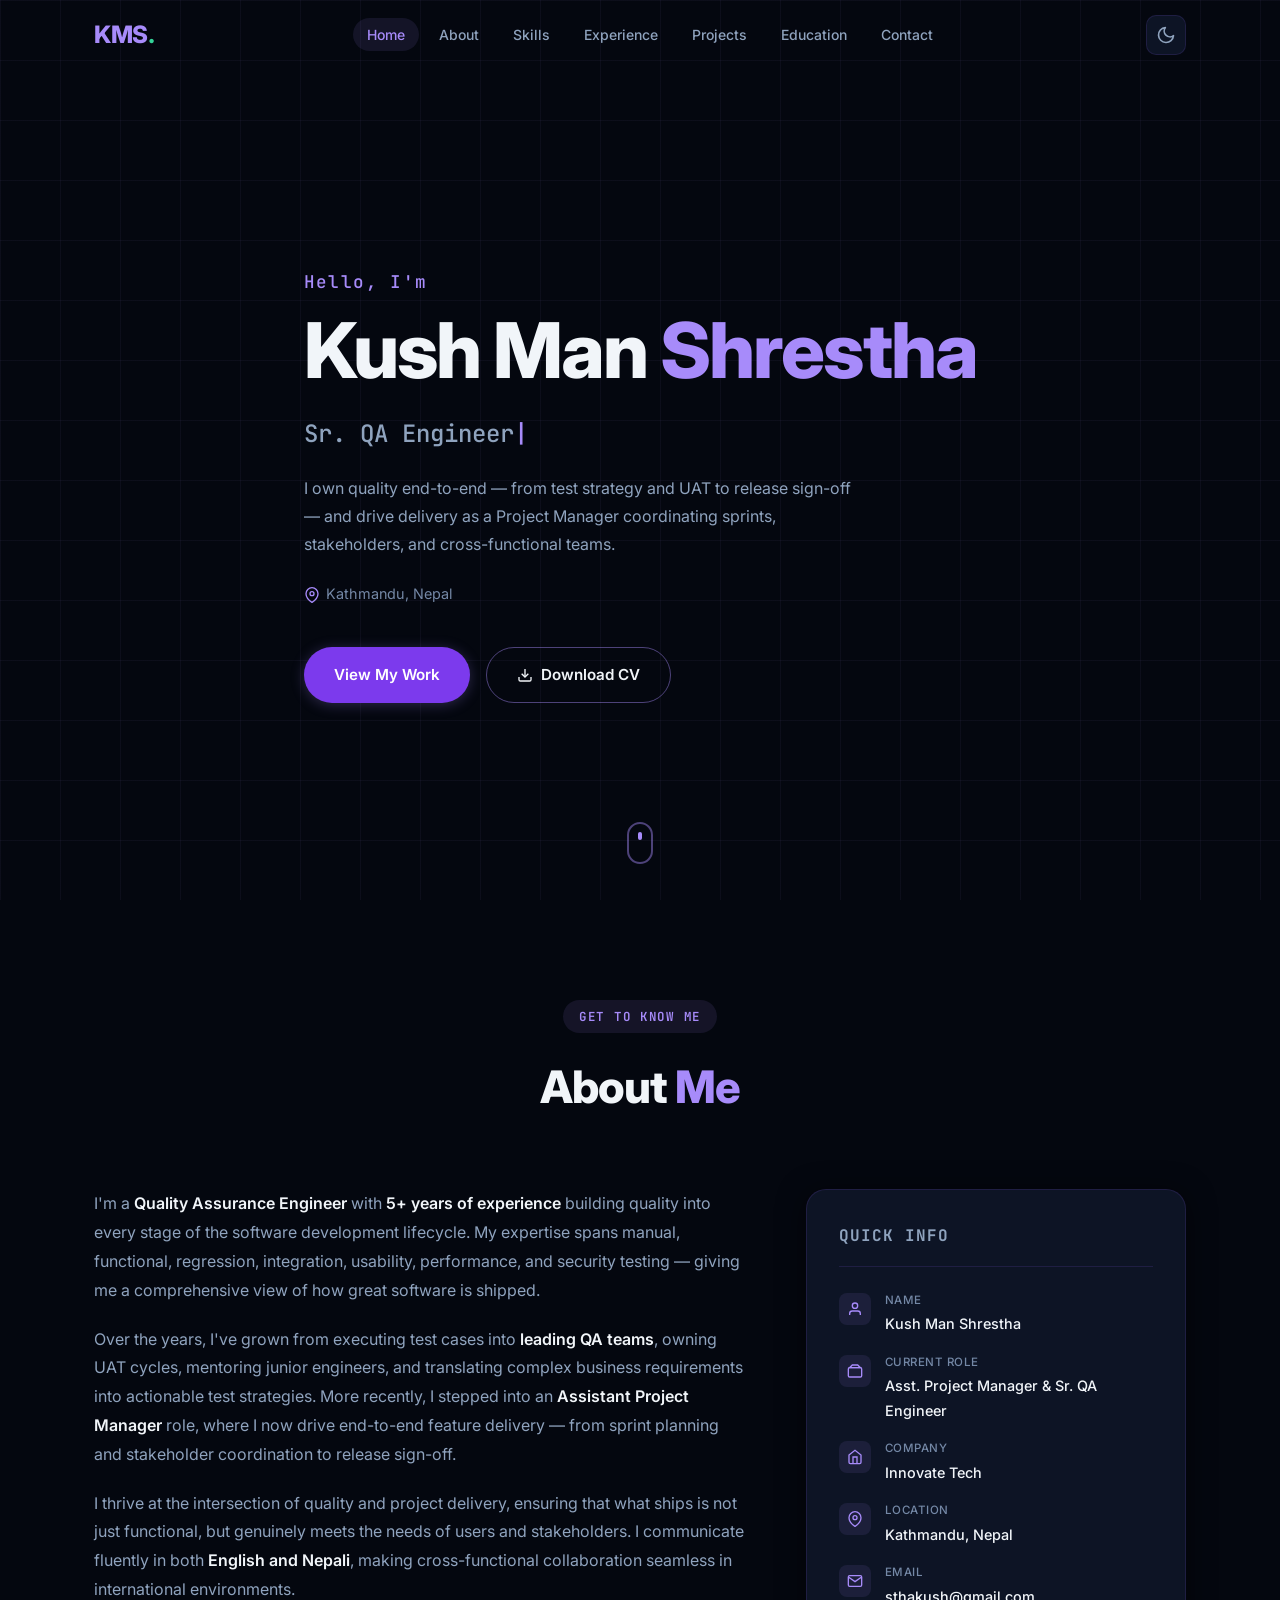
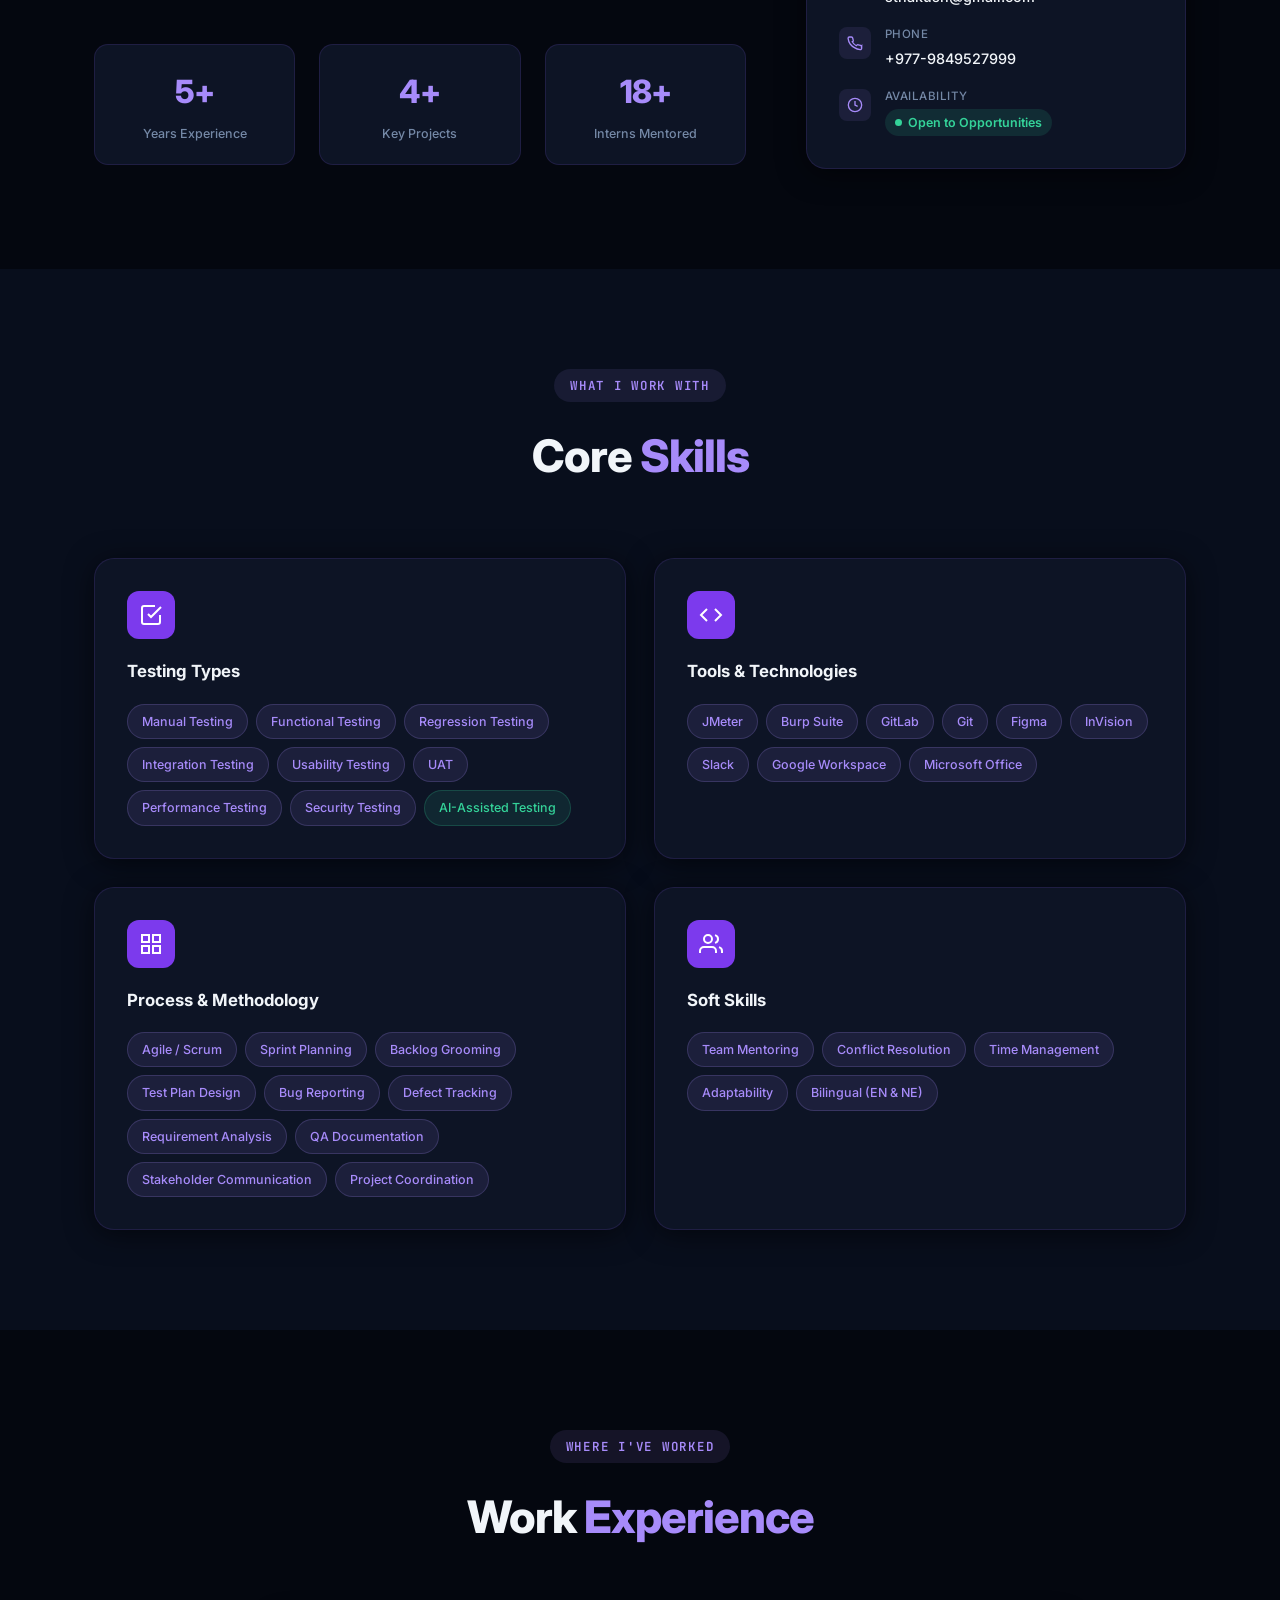
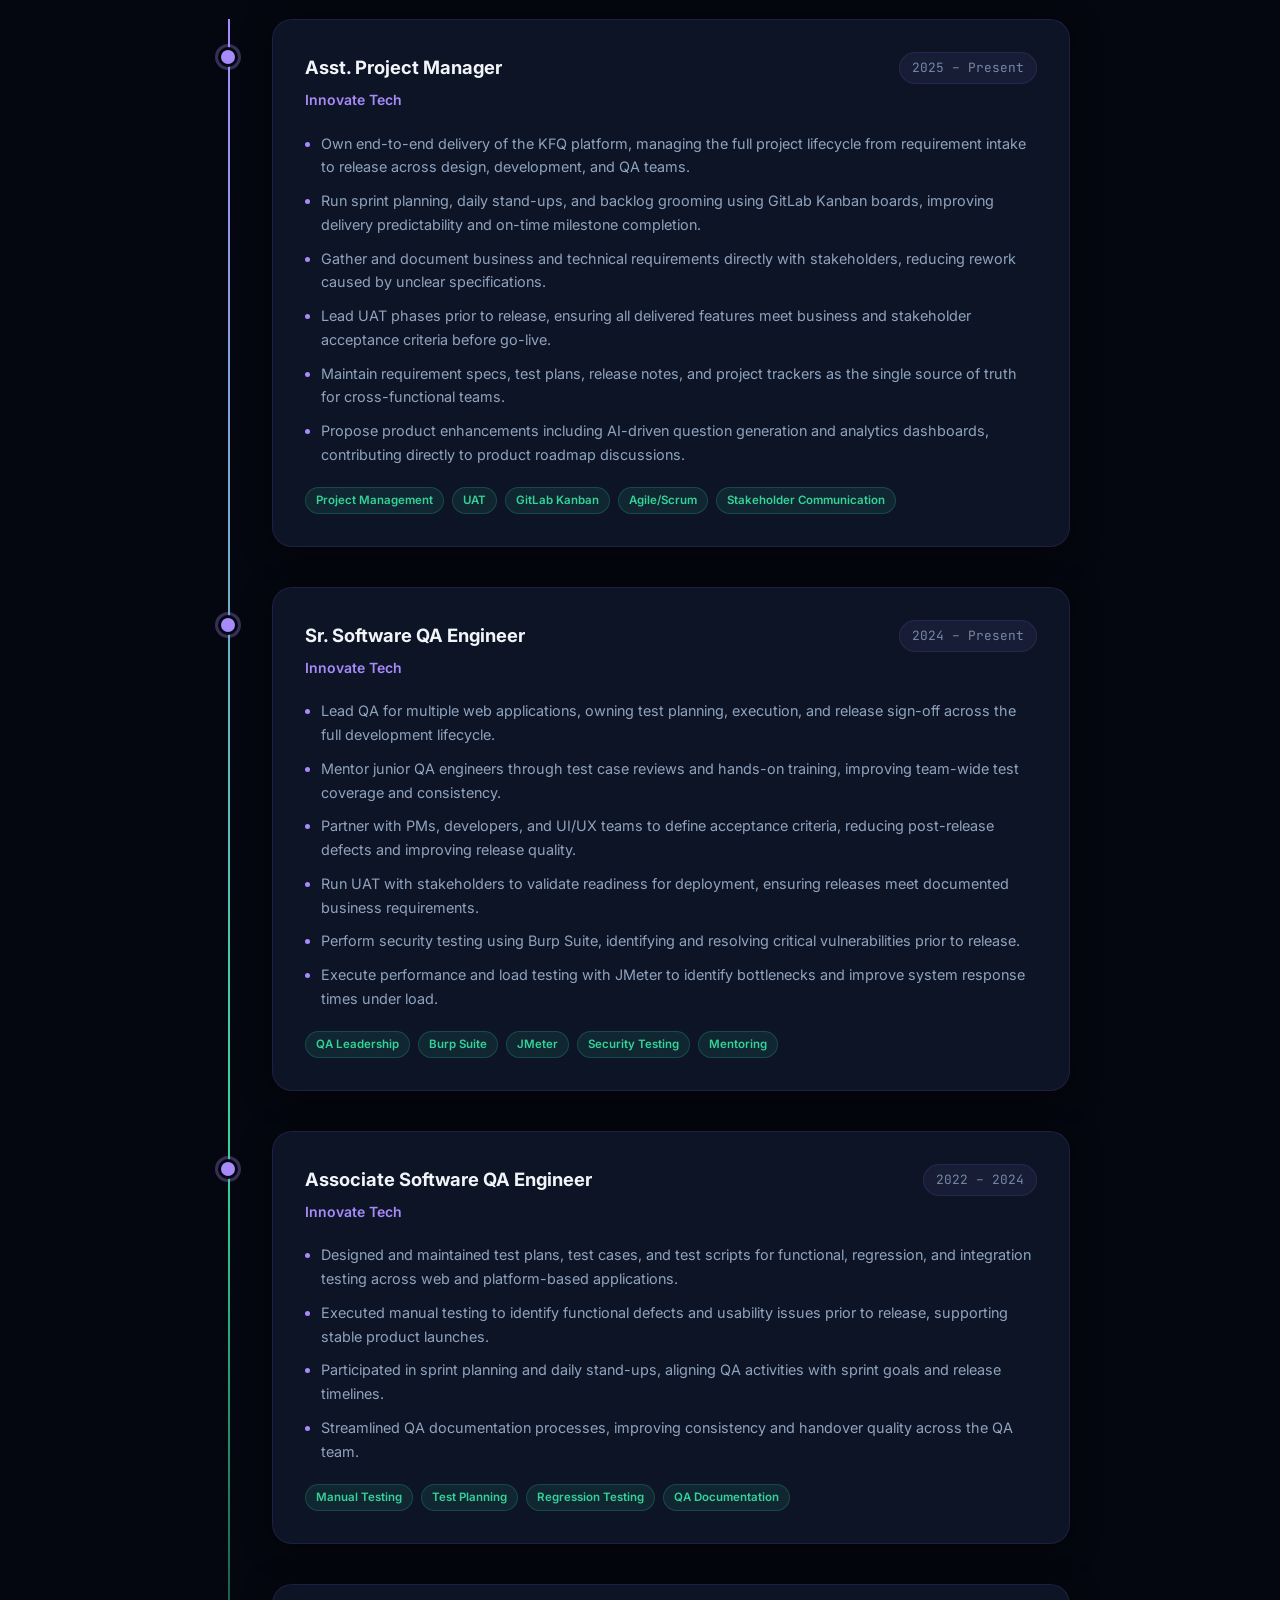
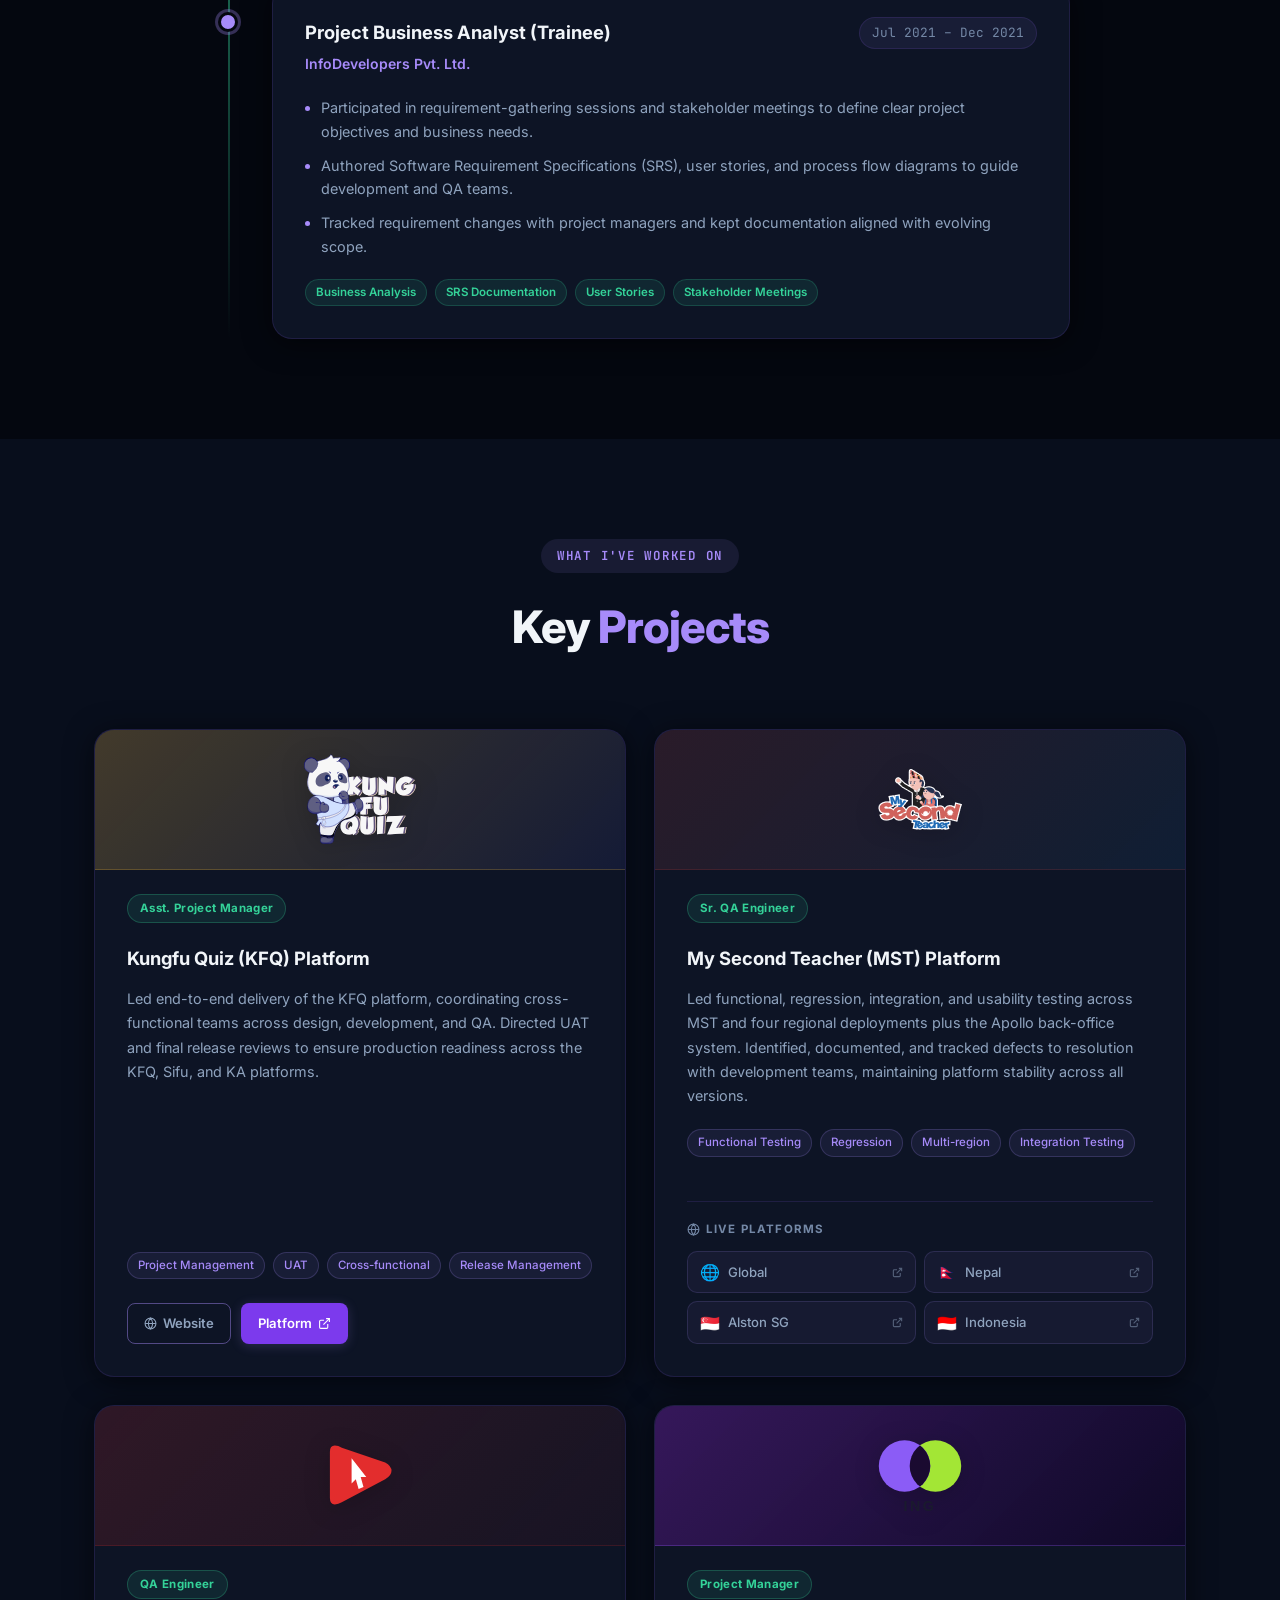
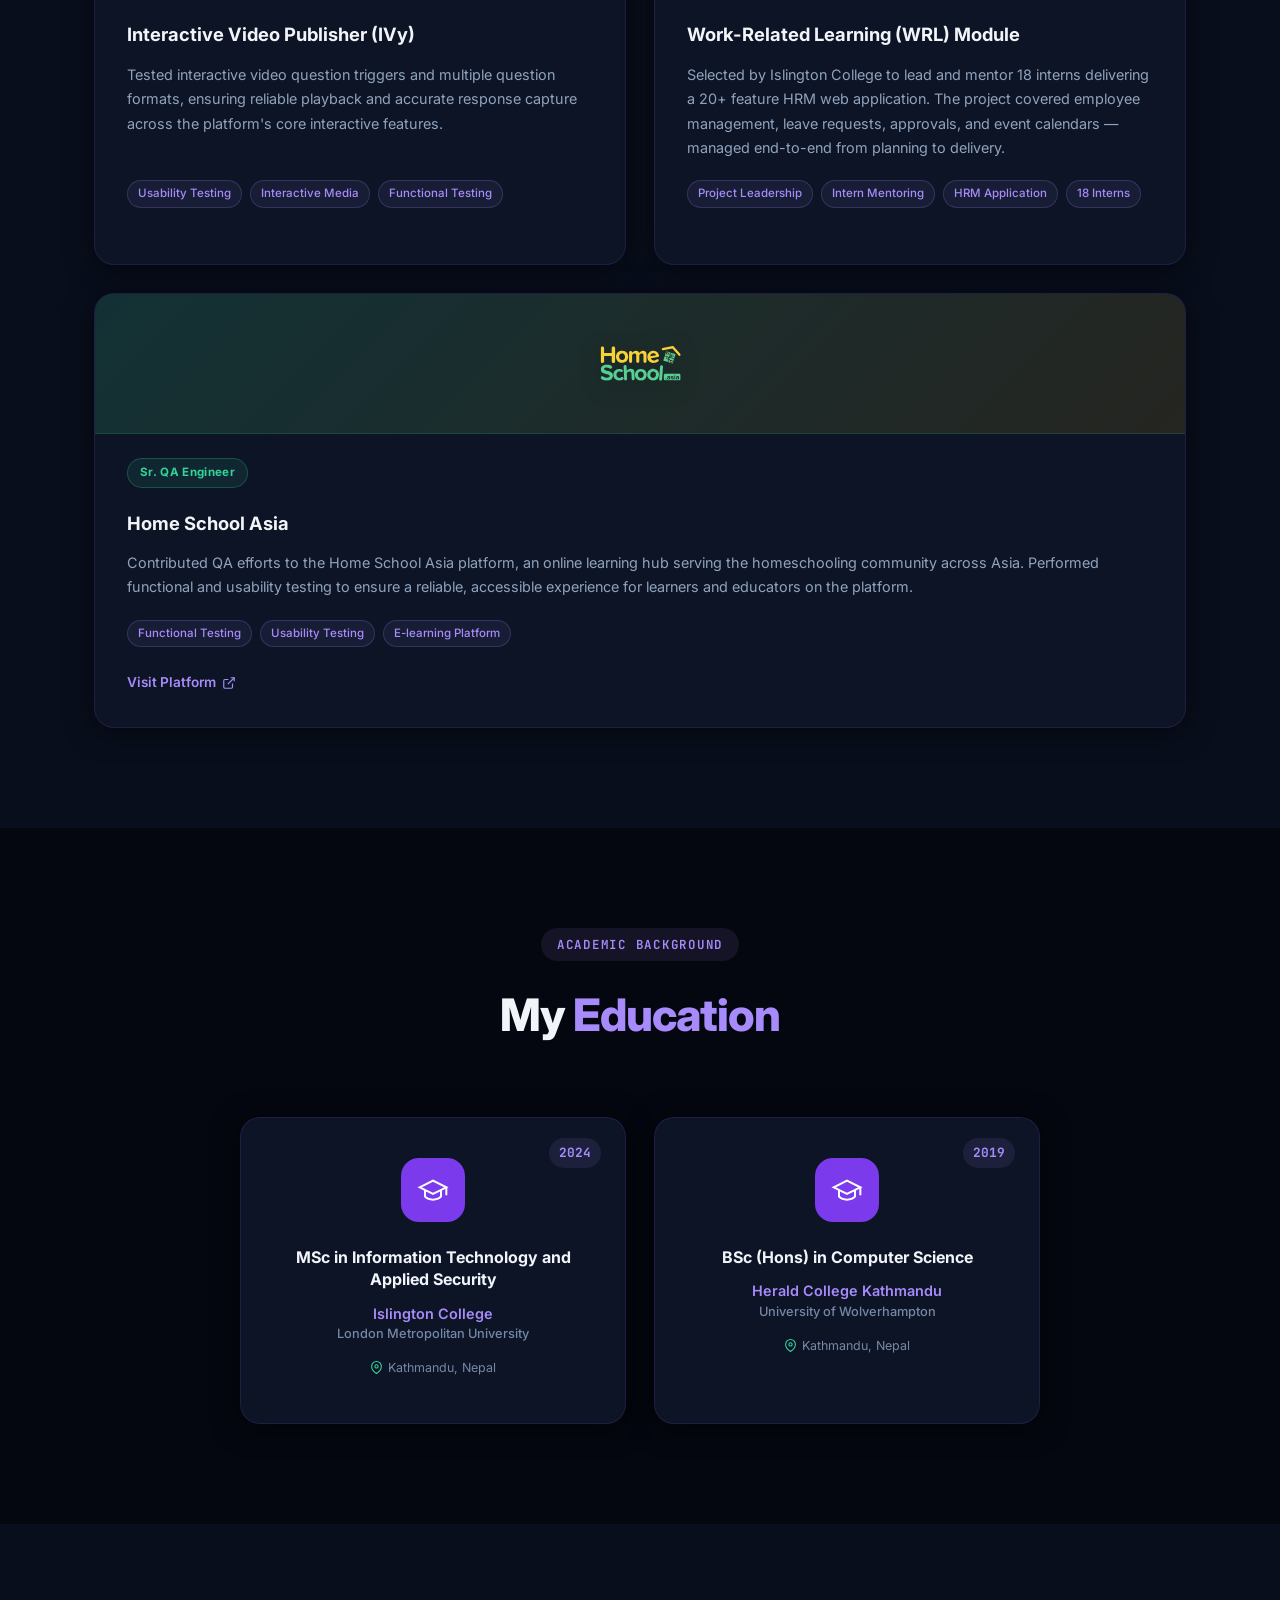
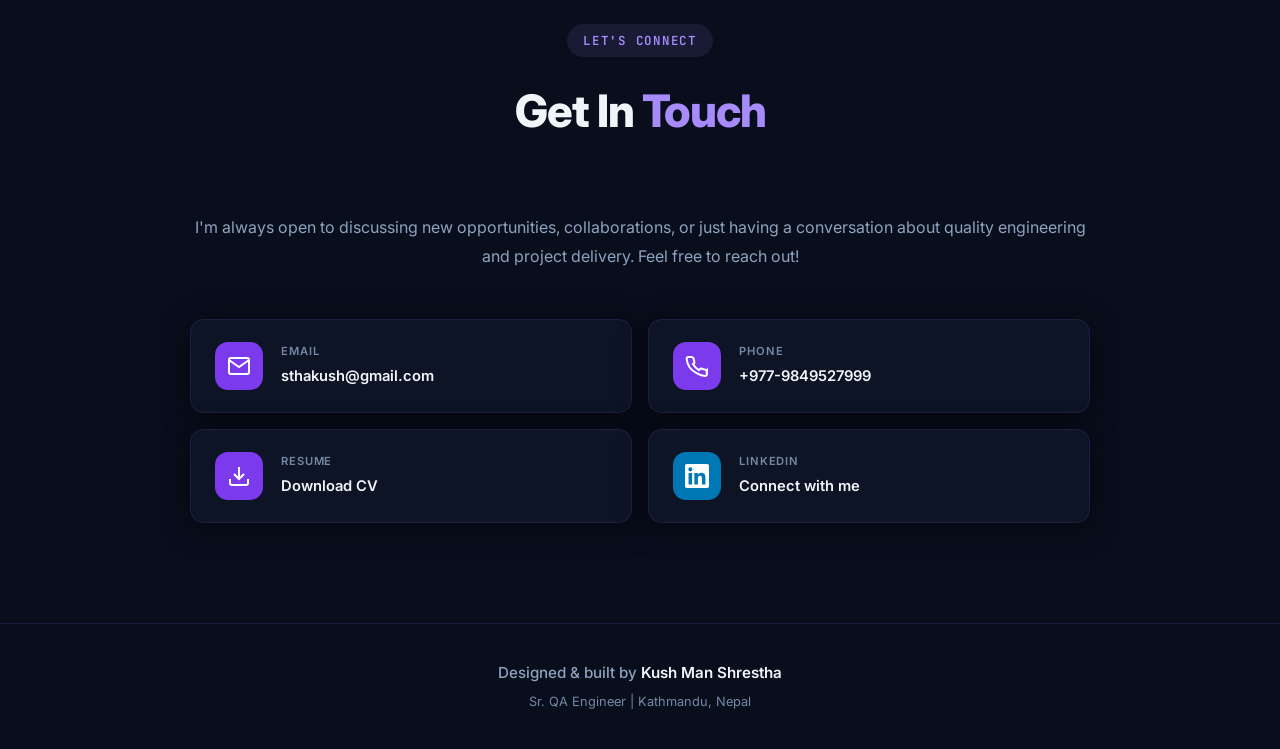
==== commit 42d528d8: "Update experience figure from 4.5+ to 5+ years Co-Authored-By: Claude Sonnet 5 <noreply@anthropic.co" ====
--- a/index.html
+++ b/index.html
@@ -4,7 +4,7 @@
   <meta charset="UTF-8" />
   <meta name="viewport" content="width=device-width, initial-scale=1.0" />
   <title>Kush Man Shrestha | Senior QA Engineer &amp; Project Manager</title>
-  <meta name="description" content="Kush Man Shrestha — Senior QA Engineer with 4.5+ years of experience across functional, regression, security and performance testing, and Agile project management. Based in Kathmandu, Nepal." />
+  <meta name="description" content="Kush Man Shrestha — Senior QA Engineer with 5+ years of experience across functional, regression, security and performance testing, and Agile project management. Based in Kathmandu, Nepal." />
   <meta name="author" content="Kush Man Shrestha" />
   <meta name="theme-color" content="#04070f" media="(prefers-color-scheme: dark)" />
   <meta name="theme-color" content="#fafafa" media="(prefers-color-scheme: light)" />
@@ -13,14 +13,14 @@
   <!-- Open Graph / LinkedIn / Facebook -->
   <meta property="og:type" content="profile" />
   <meta property="og:title" content="Kush Man Shrestha | Senior QA Engineer &amp; Project Manager" />
-  <meta property="og:description" content="4.5+ years in QA engineering and Agile project management — functional, regression, security &amp; performance testing, UAT ownership, and cross-functional delivery." />
+  <meta property="og:description" content="5+ years in QA engineering and Agile project management — functional, regression, security &amp; performance testing, UAT ownership, and cross-functional delivery." />
   <meta property="og:url" content="https://shresthakush.com.np/" />
   <meta property="og:site_name" content="Kush Man Shrestha" />
 
   <!-- Twitter Card -->
   <meta name="twitter:card" content="summary" />
   <meta name="twitter:title" content="Kush Man Shrestha | Senior QA Engineer &amp; Project Manager" />
-  <meta name="twitter:description" content="4.5+ years in QA engineering and Agile project management — functional, regression, security &amp; performance testing, UAT ownership, and cross-functional delivery." />
+  <meta name="twitter:description" content="5+ years in QA engineering and Agile project management — functional, regression, security &amp; performance testing, UAT ownership, and cross-functional delivery." />
 
   <link rel="icon" type="image/svg+xml" href="assets/images/favicon.svg" />
 
@@ -35,7 +35,7 @@
     "@type": "Person",
     "name": "Kush Man Shrestha",
     "jobTitle": "Senior QA Engineer",
-    "description": "Senior QA Engineer with 4.5+ years of experience in functional, regression, security and performance testing, UAT ownership, and Agile project management.",
+    "description": "Senior QA Engineer with 5+ years of experience in functional, regression, security and performance testing, UAT ownership, and Agile project management.",
     "url": "https://shresthakush.com.np/",
     "email": "mailto:sthakush@gmail.com",
     "address": {
@@ -124,7 +124,7 @@
       <div class="about-grid">
         <div class="about-text reveal">
           <p>
-            I'm a <strong>Quality Assurance Engineer</strong> with <strong>4.5+ years of experience</strong>
+            I'm a <strong>Quality Assurance Engineer</strong> with <strong>5+ years of experience</strong>
             building quality into every stage of the software development lifecycle. My expertise spans
             manual, functional, regression, integration, usability, performance, and security testing —
             giving me a comprehensive view of how great software is shipped.
@@ -144,7 +144,7 @@
           </p>
           <div class="about-stats">
             <div class="stat-card">
-              <span class="stat-number">4.5+</span>
+              <span class="stat-number">5+</span>
               <span class="stat-label">Years Experience</span>
             </div>
             <div class="stat-card">
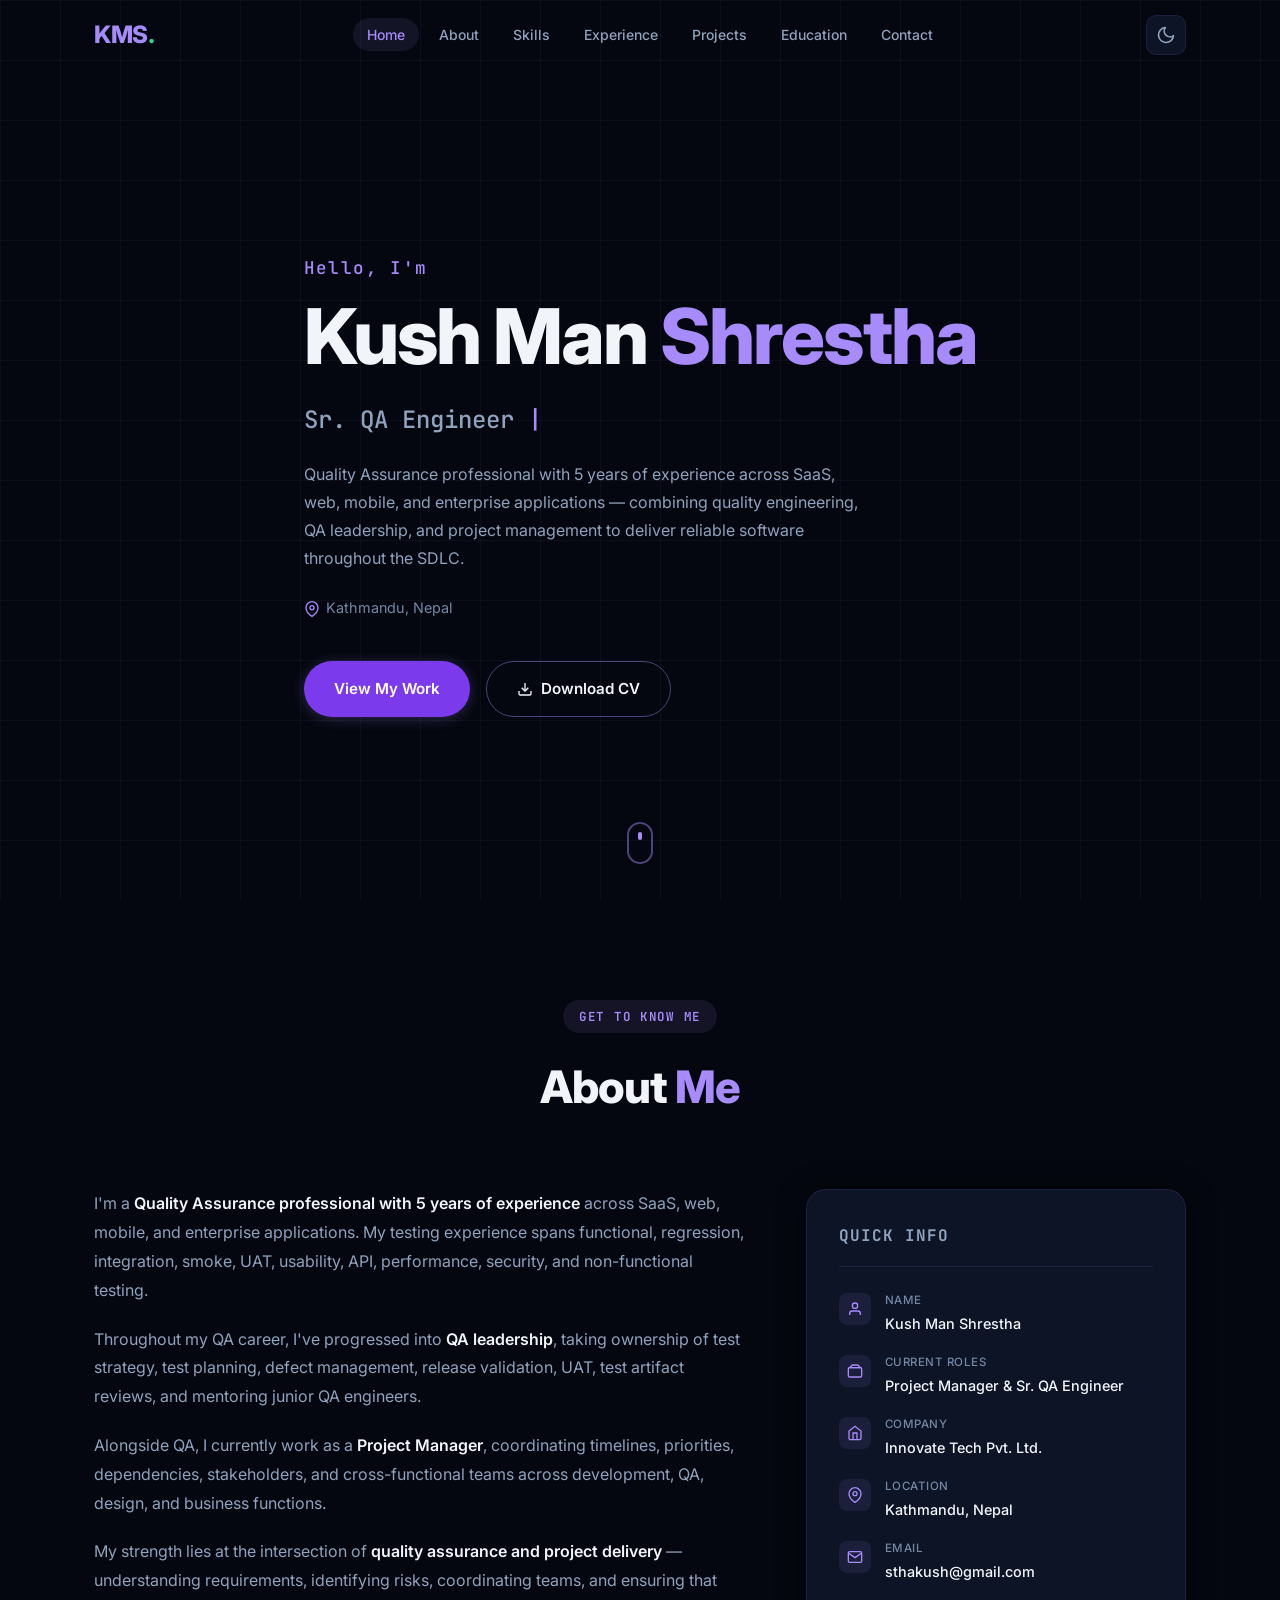
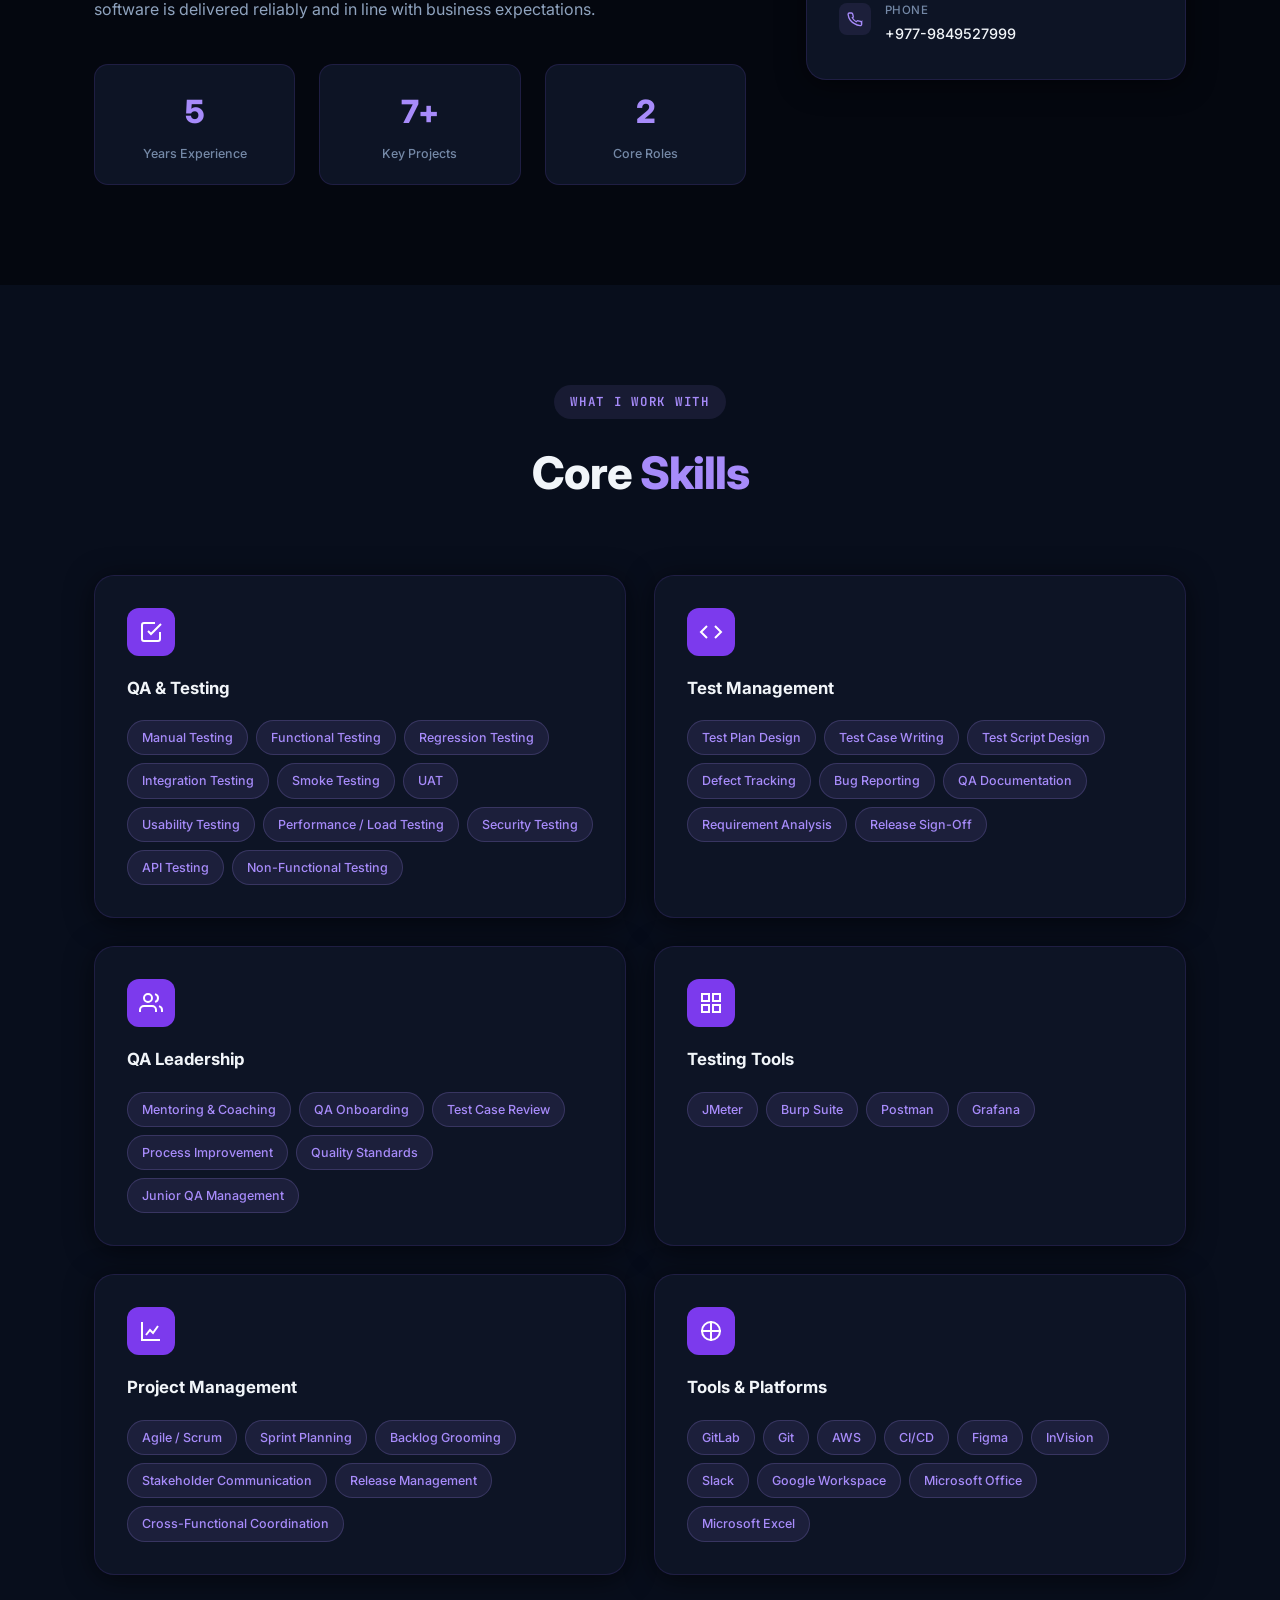
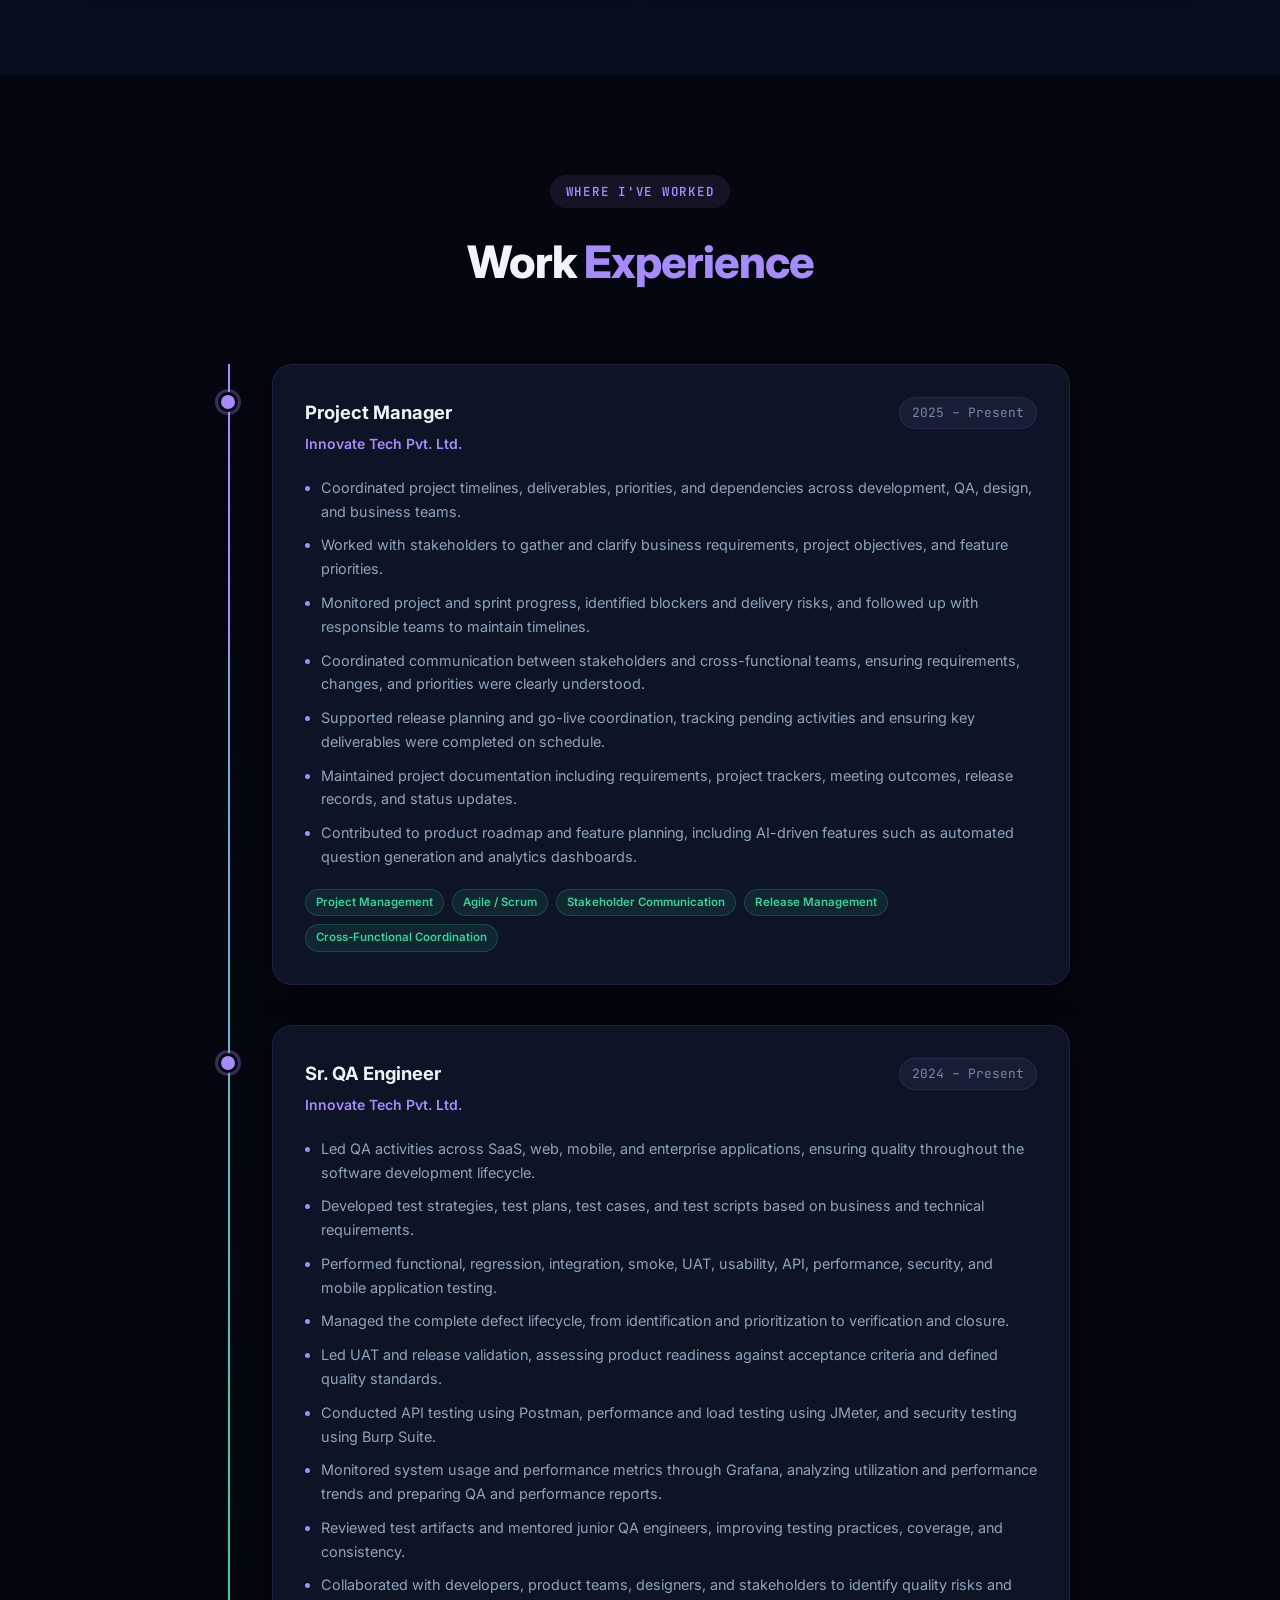
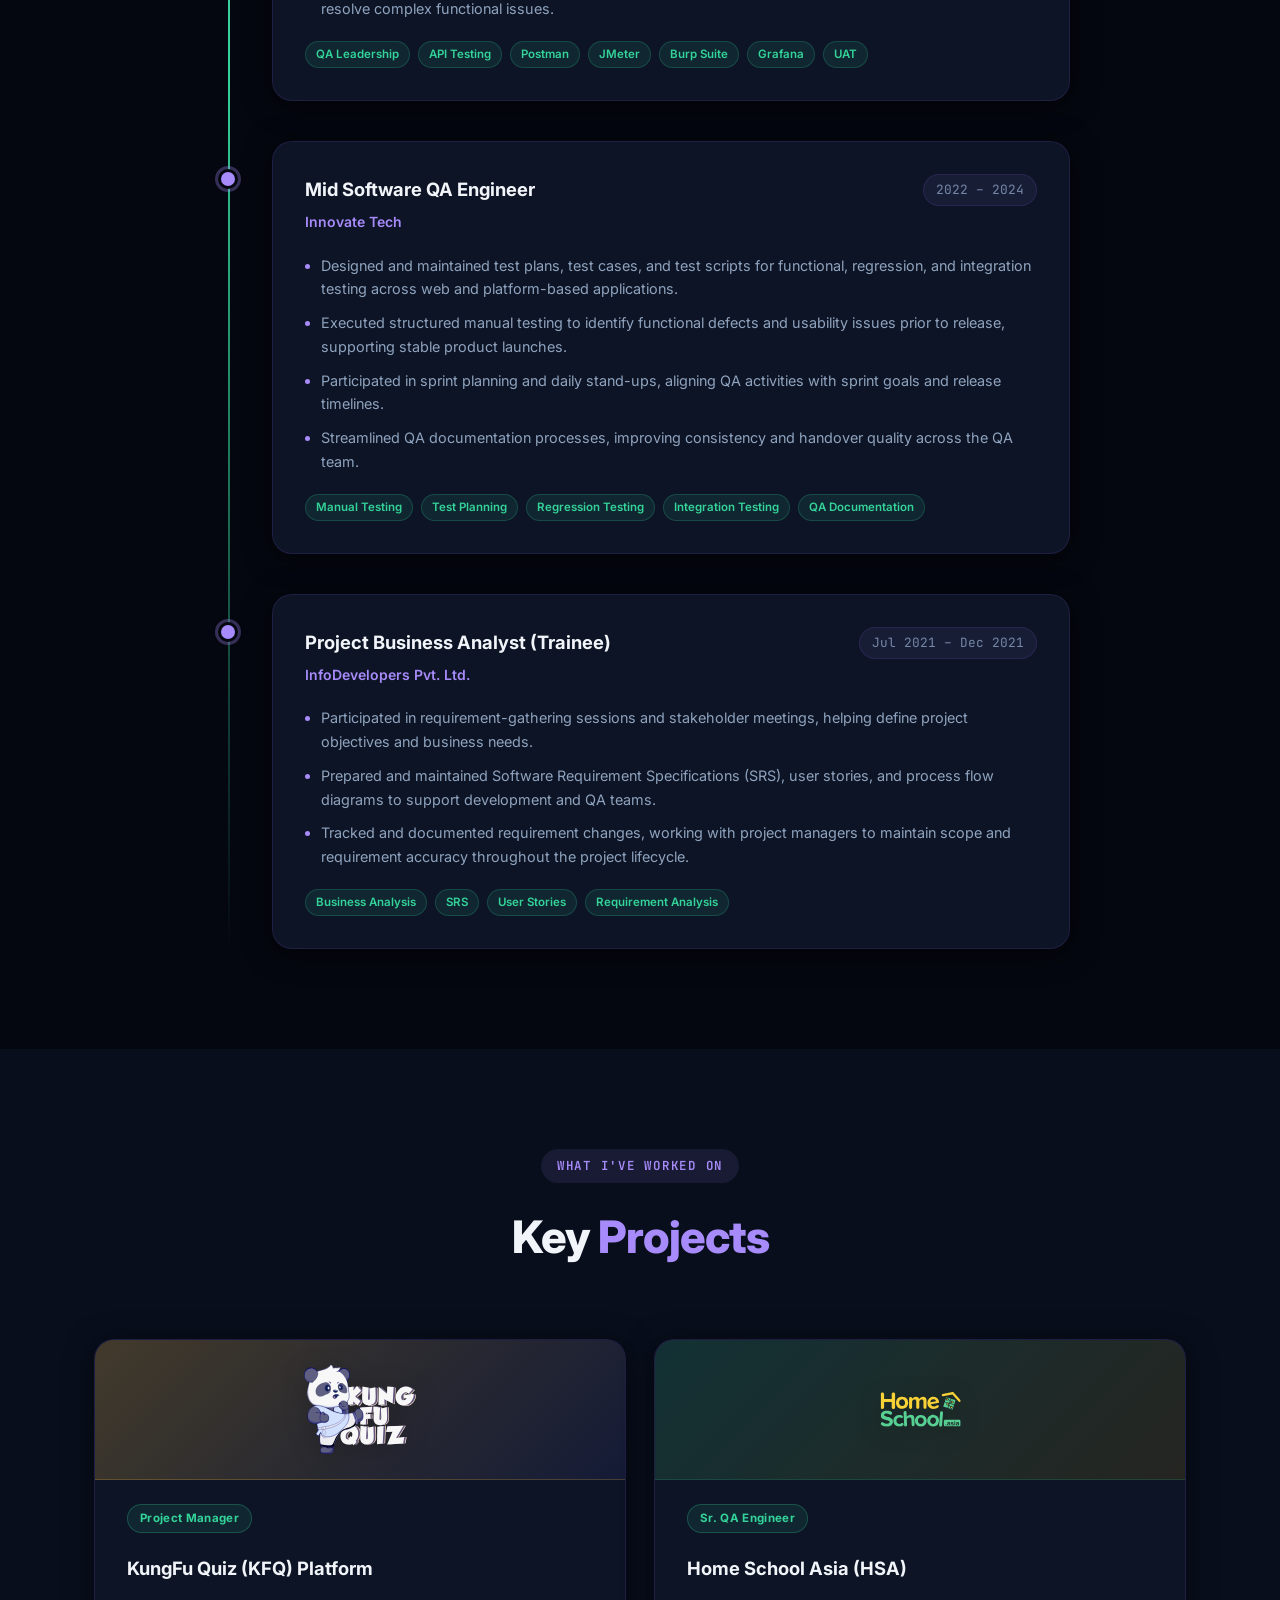
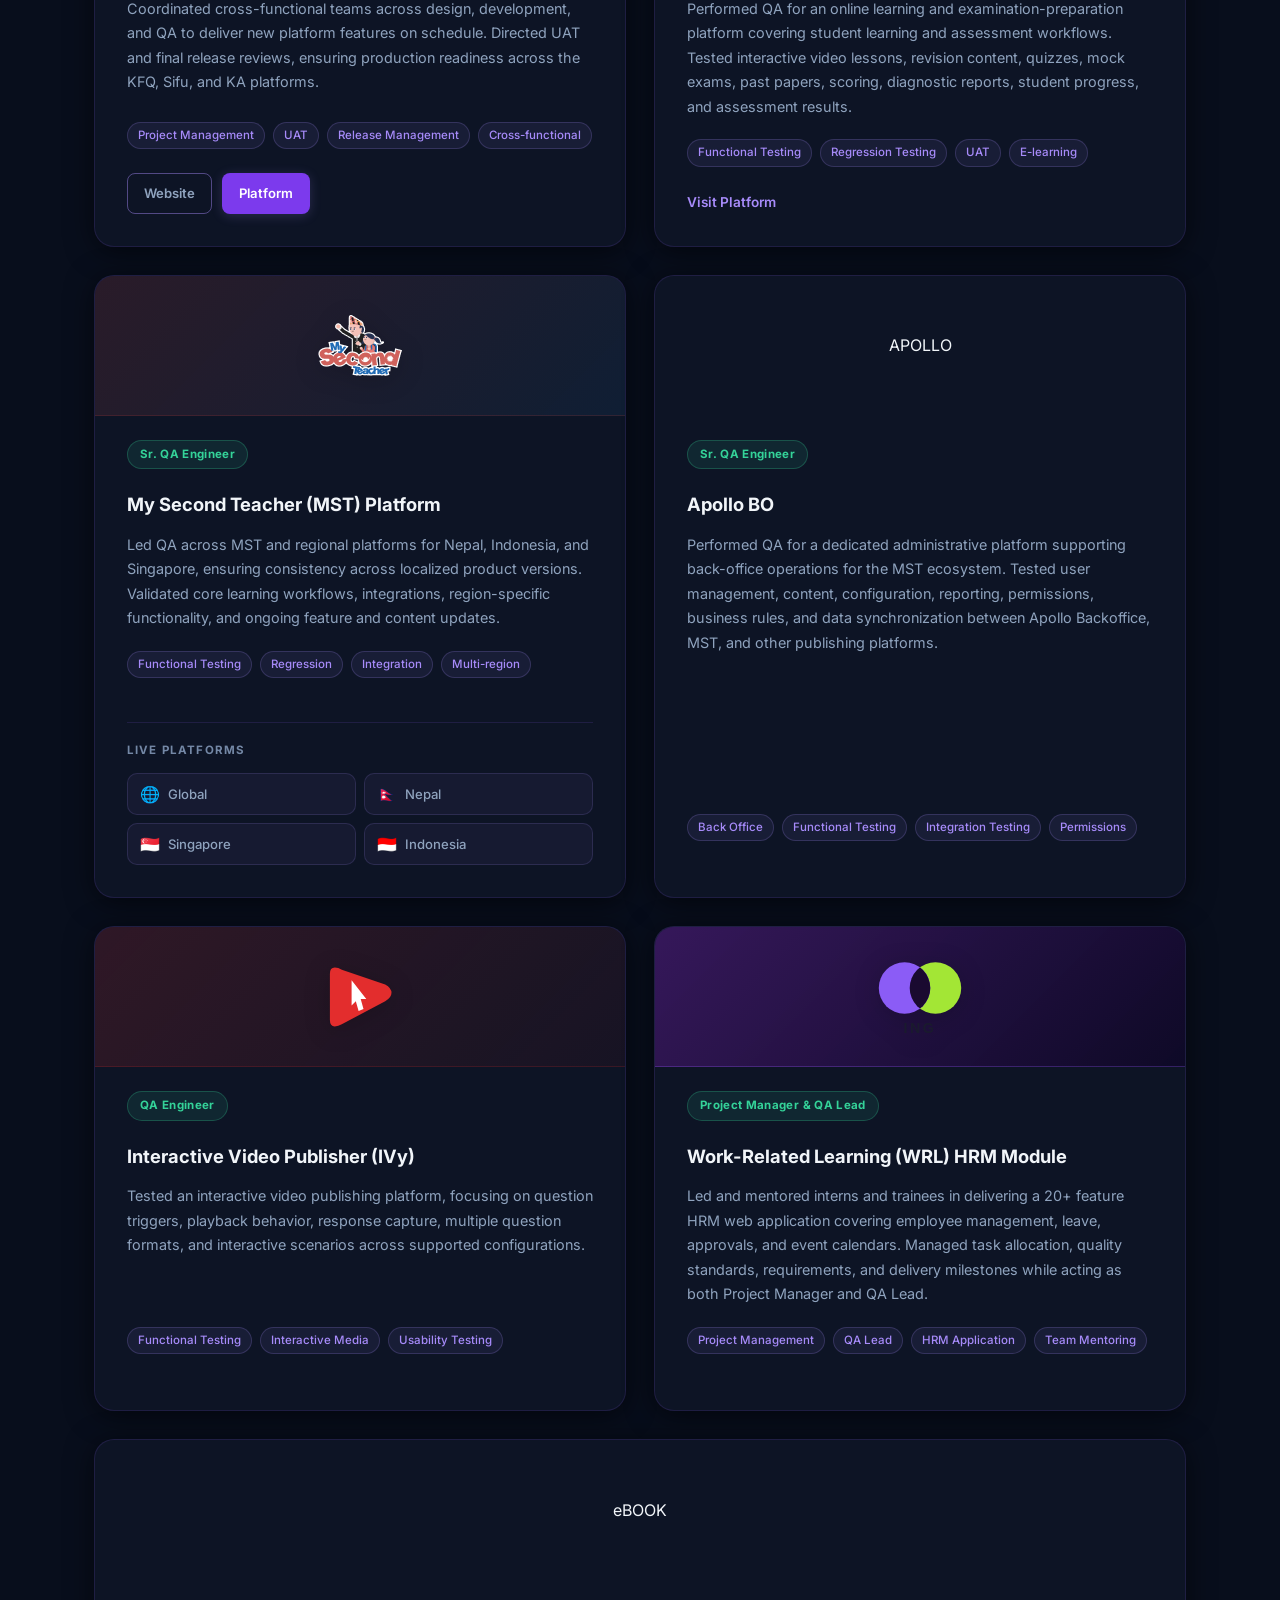
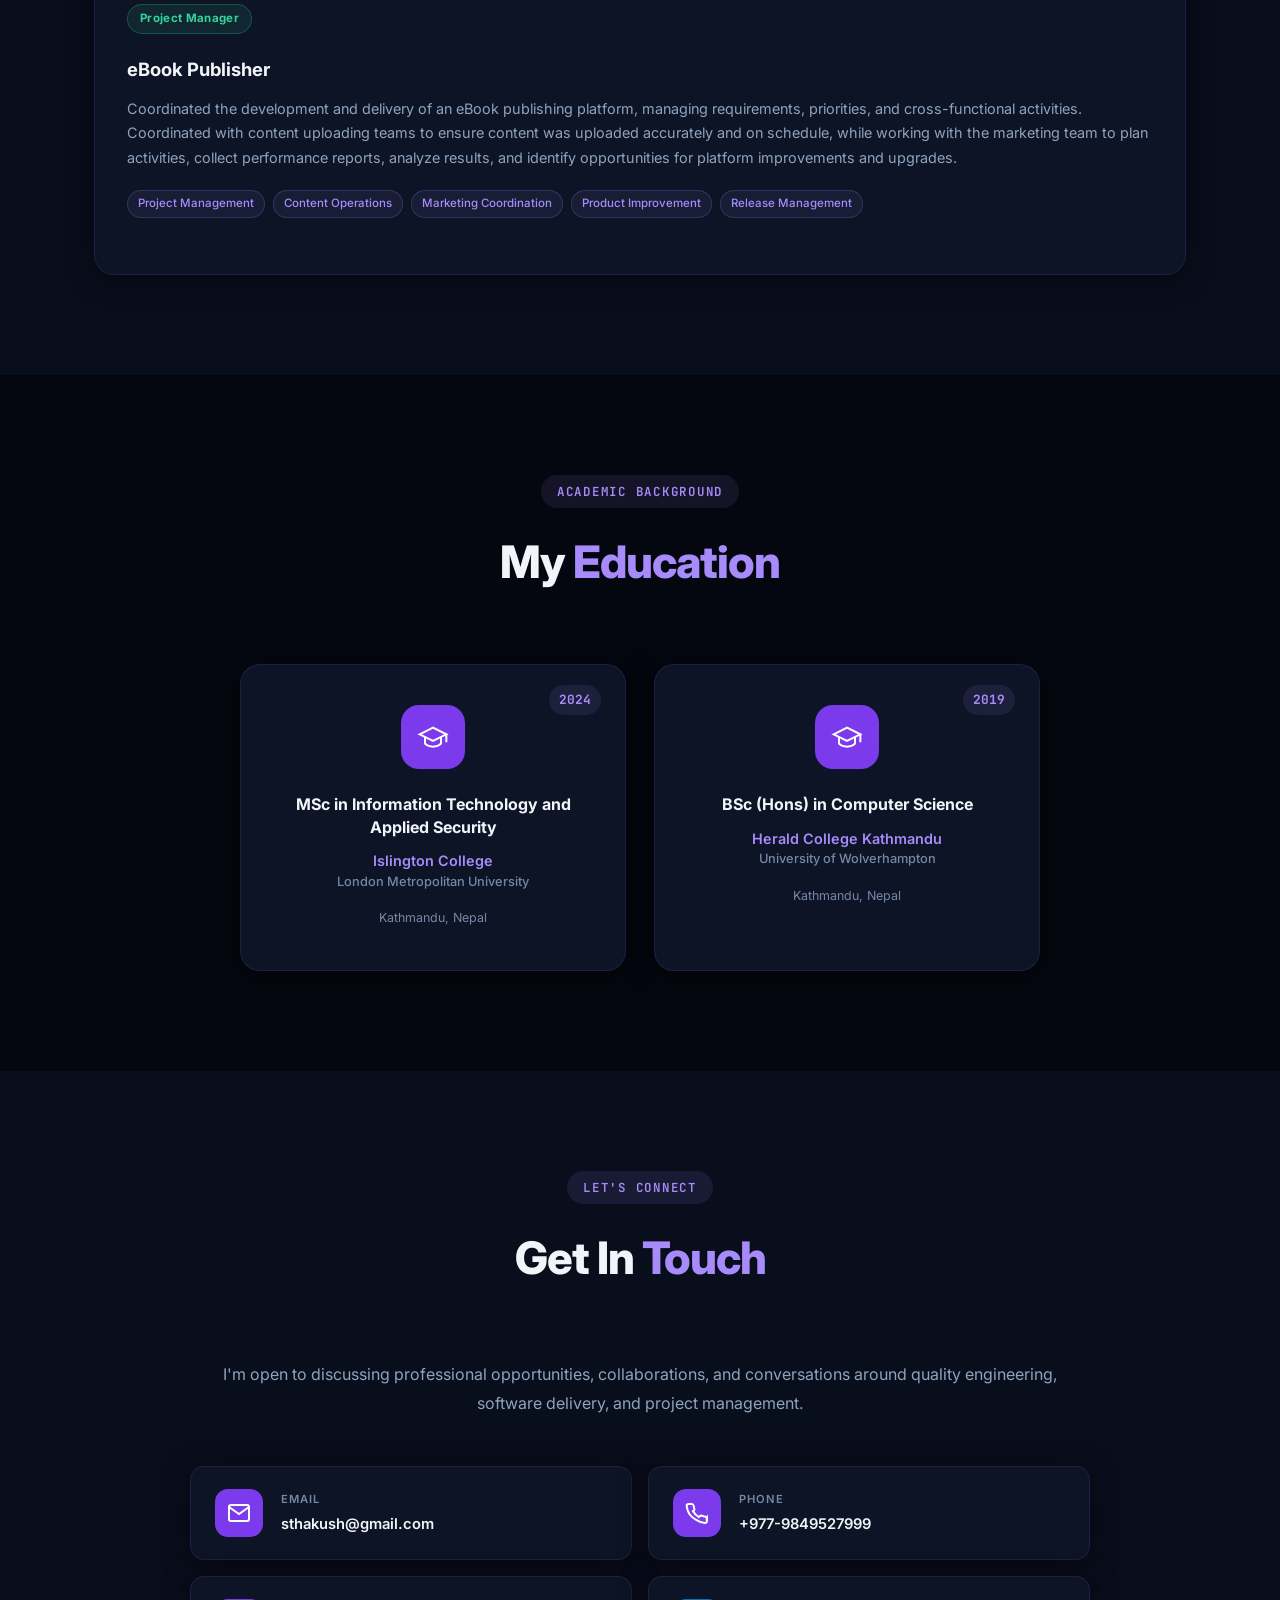
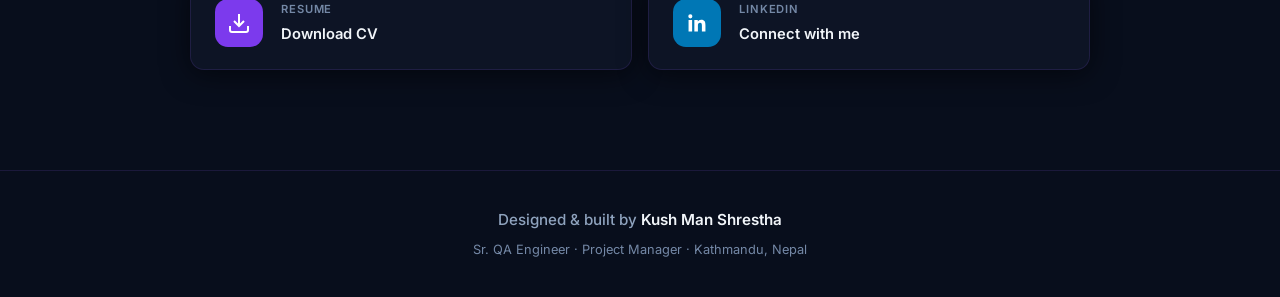
==== commit 1f9d480d: "index.html Latest" ====
--- a/index.html
+++ b/index.html
@@ -3,39 +3,87 @@
 <head>
   <meta charset="UTF-8" />
   <meta name="viewport" content="width=device-width, initial-scale=1.0" />
-  <title>Kush Man Shrestha | Senior QA Engineer &amp; Project Manager</title>
-  <meta name="description" content="Kush Man Shrestha — Senior QA Engineer with 5+ years of experience across functional, regression, security and performance testing, and Agile project management. Based in Kathmandu, Nepal." />
+
+  <title>Kush Man Shrestha | Sr. QA Engineer · Project Manager</title>
+
+  <meta
+    name="description"
+    content="Kush Man Shrestha — Sr. QA Engineer and Project Manager with 5 years of experience across SaaS, web, mobile, and enterprise applications, specializing in functional, regression, integration, UAT, performance, security, API, and usability testing."
+  />
+
   <meta name="author" content="Kush Man Shrestha" />
-  <meta name="theme-color" content="#04070f" media="(prefers-color-scheme: dark)" />
-  <meta name="theme-color" content="#fafafa" media="(prefers-color-scheme: light)" />
-  <link rel="canonical" href="https://shresthakush.com.np/" />
-
-  <!-- Open Graph / LinkedIn / Facebook -->
+
+  <meta
+    name="theme-color"
+    content="#04070f"
+    media="(prefers-color-scheme: dark)"
+  />
+
+  <meta
+    name="theme-color"
+    content="#fafafa"
+    media="(prefers-color-scheme: light)"
+  />
+
+  <link
+    rel="canonical"
+    href="https://shresthakush.com.np/"
+  />
+
+  <!-- Open Graph -->
   <meta property="og:type" content="profile" />
-  <meta property="og:title" content="Kush Man Shrestha | Senior QA Engineer &amp; Project Manager" />
-  <meta property="og:description" content="5+ years in QA engineering and Agile project management — functional, regression, security &amp; performance testing, UAT ownership, and cross-functional delivery." />
-  <meta property="og:url" content="https://shresthakush.com.np/" />
-  <meta property="og:site_name" content="Kush Man Shrestha" />
-
-  <!-- Twitter Card -->
+  <meta
+    property="og:title"
+    content="Kush Man Shrestha | Sr. QA Engineer · Project Manager"
+  />
+  <meta
+    property="og:description"
+    content="Sr. QA Engineer and Project Manager with 5 years of experience across SaaS, web, mobile, and enterprise applications."
+  />
+  <meta
+    property="og:url"
+    content="https://shresthakush.com.np/"
+  />
+  <meta
+    property="og:site_name"
+    content="Kush Man Shrestha"
+  />
+
+  <!-- Twitter -->
   <meta name="twitter:card" content="summary" />
-  <meta name="twitter:title" content="Kush Man Shrestha | Senior QA Engineer &amp; Project Manager" />
-  <meta name="twitter:description" content="5+ years in QA engineering and Agile project management — functional, regression, security &amp; performance testing, UAT ownership, and cross-functional delivery." />
-
-  <link rel="icon" type="image/svg+xml" href="assets/images/favicon.svg" />
+  <meta
+    name="twitter:title"
+    content="Kush Man Shrestha | Sr. QA Engineer · Project Manager"
+  />
+  <meta
+    name="twitter:description"
+    content="Sr. QA Engineer and Project Manager with 5 years of experience across SaaS, web, mobile, and enterprise applications."
+  />
+
+  <link
+    rel="icon"
+    type="image/svg+xml"
+    href="assets/images/favicon.svg"
+  />
 
   <link rel="preconnect" href="https://fonts.googleapis.com" />
   <link rel="preconnect" href="https://fonts.gstatic.com" crossorigin />
-  <link href="https://fonts.googleapis.com/css2?family=Inter:wght@400;500;600;700;800&family=JetBrains+Mono:wght@400;500&display=swap" rel="stylesheet" />
+
+  <link
+    href="https://fonts.googleapis.com/css2?family=Inter:wght@400;500;600;700;800&family=JetBrains+Mono:wght@400;500&display=swap"
+    rel="stylesheet"
+  />
+
   <link rel="stylesheet" href="css/style.css" />
 
+  <!-- Structured Data -->
   <script type="application/ld+json">
   {
     "@context": "https://schema.org",
     "@type": "Person",
     "name": "Kush Man Shrestha",
-    "jobTitle": "Senior QA Engineer",
-    "description": "Senior QA Engineer with 5+ years of experience in functional, regression, security and performance testing, UAT ownership, and Agile project management.",
+    "jobTitle": "Sr. QA Engineer · Project Manager",
+    "description": "Quality Assurance professional with 5 years of experience across SaaS, web, mobile, and enterprise applications, specializing in functional, regression, integration, UAT, performance, security, API, and usability testing.",
     "url": "https://shresthakush.com.np/",
     "email": "mailto:sthakush@gmail.com",
     "address": {
@@ -45,7 +93,7 @@
     },
     "worksFor": {
       "@type": "Organization",
-      "name": "Innovate Tech"
+      "name": "Innovate Tech Pvt. Ltd."
     },
     "sameAs": [
       "https://www.linkedin.com/in/kush-man-shrestha-794a53133/"
@@ -53,17 +101,36 @@
   }
   </script>
 </head>
+
 <body>
 
-  <a href="#main-content" class="skip-link">Skip to main content</a>
-
-  <!-- ========== NAVIGATION ========== -->
+  <a href="#main-content" class="skip-link">
+    Skip to main content
+  </a>
+
+  <!-- =====================================================
+       NAVIGATION
+  ====================================================== -->
+
   <nav class="navbar" id="navbar">
     <div class="nav-container">
-      <a href="#home" class="nav-logo">KMS<span class="dot">.</span></a>
-      <button class="hamburger" id="hamburger" aria-label="Toggle menu" aria-expanded="false" aria-controls="nav-links">
-        <span></span><span></span><span></span>
+
+      <a href="#home" class="nav-logo">
+        KMS<span class="dot">.</span>
+      </a>
+
+      <button
+        class="hamburger"
+        id="hamburger"
+        aria-label="Toggle menu"
+        aria-expanded="false"
+        aria-controls="nav-links"
+      >
+        <span></span>
+        <span></span>
+        <span></span>
       </button>
+
       <ul class="nav-links" id="nav-links">
         <li><a href="#home" class="nav-link active">Home</a></li>
         <li><a href="#about" class="nav-link">About</a></li>
@@ -73,611 +140,1739 @@
         <li><a href="#education" class="nav-link">Education</a></li>
         <li><a href="#contact" class="nav-link">Contact</a></li>
       </ul>
-      <button class="theme-toggle" id="theme-toggle" aria-label="Switch to light mode">
-        <!-- Moon icon (shown in dark mode) -->
-        <svg class="icon-moon" width="20" height="20" viewBox="0 0 24 24" fill="none" stroke="currentColor" stroke-width="2" stroke-linecap="round" stroke-linejoin="round" aria-hidden="true"><path d="M21 12.79A9 9 0 1 1 11.21 3 7 7 0 0 0 21 12.79z"/></svg>
-        <!-- Sun icon (shown in light mode) -->
-        <svg class="icon-sun" width="20" height="20" viewBox="0 0 24 24" fill="none" stroke="currentColor" stroke-width="2" stroke-linecap="round" stroke-linejoin="round" aria-hidden="true"><circle cx="12" cy="12" r="5"/><line x1="12" y1="1" x2="12" y2="3"/><line x1="12" y1="21" x2="12" y2="23"/><line x1="4.22" y1="4.22" x2="5.64" y2="5.64"/><line x1="18.36" y1="18.36" x2="19.78" y2="19.78"/><line x1="1" y1="12" x2="3" y2="12"/><line x1="21" y1="12" x2="23" y2="12"/><line x1="4.22" y1="19.78" x2="5.64" y2="18.36"/><line x1="18.36" y1="5.64" x2="19.78" y2="4.22"/></svg>
+
+      <button
+        class="theme-toggle"
+        id="theme-toggle"
+        aria-label="Switch to light mode"
+      >
+        <svg
+          class="icon-moon"
+          width="20"
+          height="20"
+          viewBox="0 0 24 24"
+          fill="none"
+          stroke="currentColor"
+          stroke-width="2"
+          stroke-linecap="round"
+          stroke-linejoin="round"
+          aria-hidden="true"
+        >
+          <path d="M21 12.79A9 9 0 1 1 11.21 3 7 7 0 0 0 21 12.79z"/>
+        </svg>
+
+        <svg
+          class="icon-sun"
+          width="20"
+          height="20"
+          viewBox="0 0 24 24"
+          fill="none"
+          stroke="currentColor"
+          stroke-width="2"
+          stroke-linecap="round"
+          stroke-linejoin="round"
+          aria-hidden="true"
+        >
+          <circle cx="12" cy="12" r="5"/>
+          <line x1="12" y1="1" x2="12" y2="3"/>
+          <line x1="12" y1="21" x2="12" y2="23"/>
+          <line x1="4.22" y1="4.22" x2="5.64" y2="5.64"/>
+          <line x1="18.36" y1="18.36" x2="19.78" y2="19.78"/>
+          <line x1="1" y1="12" x2="3" y2="12"/>
+          <line x1="21" y1="12" x2="23" y2="12"/>
+          <line x1="4.22" y1="19.78" x2="5.64" y2="18.36"/>
+          <line x1="18.36" y1="5.64" x2="19.78" y2="4.22"/>
+        </svg>
       </button>
+
     </div>
   </nav>
 
   <main id="main-content">
 
-  <!-- ========== HERO ========== -->
-  <section class="hero" id="home">
-    <div class="hero-bg-grid" aria-hidden="true"></div>
-    <div class="container hero-content">
-      <p class="hero-greeting">Hello, I'm</p>
-      <h1 class="hero-name">Kush Man <span class="accent-text">Shrestha</span></h1>
-      <div class="hero-role-wrapper">
-        <span class="hero-role" id="typed-text"></span><span class="cursor" aria-hidden="true">|</span>
+    <!-- =====================================================
+         HERO
+    ====================================================== -->
+
+    <section class="hero" id="home">
+
+      <div class="hero-bg-grid" aria-hidden="true"></div>
+
+      <div class="container hero-content">
+
+        <p class="hero-greeting">
+          Hello, I'm
+        </p>
+
+        <h1 class="hero-name">
+          Kush Man <span class="accent-text">Shrestha</span>
+        </h1>
+
+        <div class="hero-role-wrapper">
+          <span class="hero-role" id="typed-text"></span>
+          <span class="cursor" aria-hidden="true">|</span>
+        </div>
+
+        <p class="hero-subtitle">
+          Quality Assurance professional with 5 years of experience across
+          SaaS, web, mobile, and enterprise applications — combining
+          quality engineering, QA leadership, and project management to
+          deliver reliable software throughout the SDLC.
+        </p>
+
+        <p class="hero-location">
+          <svg
+            width="16"
+            height="16"
+            viewBox="0 0 24 24"
+            fill="none"
+            stroke="currentColor"
+            stroke-width="2"
+            aria-hidden="true"
+          >
+            <path d="M21 10c0 7-9 13-9 13s-9-6-9-13a9 9 0 0 1 18 0z"/>
+            <circle cx="12" cy="10" r="3"/>
+          </svg>
+          Kathmandu, Nepal
+        </p>
+
+        <div class="hero-cta">
+
+          <a href="#projects" class="btn btn-primary">
+            View My Work
+          </a>
+
+          <a
+            href="assets/cv/Kush_Man_Shrestha_CV.pdf"
+            download
+            class="btn btn-outline"
+          >
+            <svg
+              width="16"
+              height="16"
+              viewBox="0 0 24 24"
+              fill="none"
+              stroke="currentColor"
+              stroke-width="2"
+              aria-hidden="true"
+            >
+              <path d="M21 15v4a2 2 0 0 1-2 2H5a2 2 0 0 1-2-2v-4"/>
+              <polyline points="7 10 12 15 17 10"/>
+              <line x1="12" y1="15" x2="12" y2="3"/>
+            </svg>
+            Download CV
+          </a>
+
+        </div>
+
       </div>
-      <p class="hero-subtitle">
-        I own quality end-to-end — from test strategy and UAT to release sign-off — and drive delivery
-        as a Project Manager coordinating sprints, stakeholders, and cross-functional teams.
+
+      <div class="scroll-indicator" aria-hidden="true">
+        <div class="scroll-dot"></div>
+      </div>
+
+    </section>
+
+
+    <!-- =====================================================
+         ABOUT
+    ====================================================== -->
+
+    <section class="section" id="about">
+
+      <div class="container">
+
+        <div class="section-header reveal">
+
+          <span class="section-tag">
+            Get to know me
+          </span>
+
+          <h2 class="section-title">
+            About <span class="accent-text">Me</span>
+          </h2>
+
+        </div>
+
+        <div class="about-grid">
+
+          <div class="about-text reveal">
+
+            <p>
+              I'm a <strong>Quality Assurance professional with 5 years
+              of experience</strong> across SaaS, web, mobile, and
+              enterprise applications. My testing experience spans
+              functional, regression, integration, smoke, UAT, usability,
+              API, performance, security, and non-functional testing.
+            </p>
+
+            <p>
+              Throughout my QA career, I've progressed into
+              <strong>QA leadership</strong>, taking ownership of test
+              strategy, test planning, defect management, release
+              validation, UAT, test artifact reviews, and mentoring
+              junior QA engineers.
+            </p>
+
+            <p>
+              Alongside QA, I currently work as a
+              <strong>Project Manager</strong>, coordinating timelines,
+              priorities, dependencies, stakeholders, and
+              cross-functional teams across development, QA, design,
+              and business functions.
+            </p>
+
+            <p>
+              My strength lies at the intersection of
+              <strong>quality assurance and project delivery</strong> —
+              understanding requirements, identifying risks, coordinating
+              teams, and ensuring that software is delivered reliably and
+              in line with business expectations.
+            </p>
+
+            <div class="about-stats">
+
+              <div class="stat-card">
+                <span class="stat-number">5</span>
+                <span class="stat-label">Years Experience</span>
+              </div>
+
+              <div class="stat-card">
+                <span class="stat-number">7+</span>
+                <span class="stat-label">Key Projects</span>
+              </div>
+
+              <div class="stat-card">
+                <span class="stat-number">2</span>
+                <span class="stat-label">Core Roles</span>
+              </div>
+
+            </div>
+
+          </div>
+
+
+          <div class="about-card reveal">
+
+            <div class="about-info-card">
+
+              <h3>Quick Info</h3>
+
+              <ul class="info-list">
+
+                <li>
+                  <span class="info-icon">
+                    <svg width="16" height="16" viewBox="0 0 24 24"
+                      fill="none" stroke="currentColor" stroke-width="2"
+                      aria-hidden="true">
+                      <path d="M20 21v-2a4 4 0 0 0-4-4H8a4 4 0 0 0-4 4v2"/>
+                      <circle cx="12" cy="7" r="4"/>
+                    </svg>
+                  </span>
+
+                  <div>
+                    <span class="info-label">Name</span>
+                    <span class="info-value">
+                      Kush Man Shrestha
+                    </span>
+                  </div>
+                </li>
+
+
+                <li>
+                  <span class="info-icon">
+                    <svg width="16" height="16" viewBox="0 0 24 24"
+                      fill="none" stroke="currentColor" stroke-width="2"
+                      aria-hidden="true">
+                      <rect x="2" y="7" width="20" height="14" rx="2"/>
+                      <path d="M16 3H8l-4 4h16l-4-4z"/>
+                    </svg>
+                  </span>
+
+                  <div>
+                    <span class="info-label">Current Roles</span>
+                    <span class="info-value">
+                      Project Manager & Sr. QA Engineer
+                    </span>
+                  </div>
+                </li>
+
+
+                <li>
+                  <span class="info-icon">
+                    <svg width="16" height="16" viewBox="0 0 24 24"
+                      fill="none" stroke="currentColor" stroke-width="2"
+                      aria-hidden="true">
+                      <path d="M3 9l9-7 9 7v11a2 2 0 0 1-2 2H5a2 2 0 0 1-2-2z"/>
+                      <polyline points="9 22 9 12 15 12 15 22"/>
+                    </svg>
+                  </span>
+
+                  <div>
+                    <span class="info-label">Company</span>
+                    <span class="info-value">
+                      Innovate Tech Pvt. Ltd.
+                    </span>
+                  </div>
+                </li>
+
+
+                <li>
+                  <span class="info-icon">
+                    <svg width="16" height="16" viewBox="0 0 24 24"
+                      fill="none" stroke="currentColor" stroke-width="2"
+                      aria-hidden="true">
+                      <path d="M21 10c0 7-9 13-9 13s-9-6-9-13a9 9 0 0 1 18 0z"/>
+                      <circle cx="12" cy="10" r="3"/>
+                    </svg>
+                  </span>
+
+                  <div>
+                    <span class="info-label">Location</span>
+                    <span class="info-value">
+                      Kathmandu, Nepal
+                    </span>
+                  </div>
+                </li>
+
+
+                <li>
+                  <span class="info-icon">
+                    <svg width="16" height="16" viewBox="0 0 24 24"
+                      fill="none" stroke="currentColor" stroke-width="2"
+                      aria-hidden="true">
+                      <path d="M4 4h16c1.1 0 2 .9 2 2v12c0 1.1-.9 2-2 2H4c-1.1 0-2-.9-2-2V6c0-1.1.9-2 2-2z"/>
+                      <polyline points="22,6 12,13 2,6"/>
+                    </svg>
+                  </span>
+
+                  <div>
+                    <span class="info-label">Email</span>
+                    <span class="info-value">
+                      sthakush@gmail.com
+                    </span>
+                  </div>
+                </li>
+
+
+                <li>
+                  <span class="info-icon">
+                    <svg width="16" height="16" viewBox="0 0 24 24"
+                      fill="none" stroke="currentColor" stroke-width="2"
+                      aria-hidden="true">
+                      <path d="M22 16.92v3a2 2 0 0 1-2.18 2
+                      19.79 19.79 0 0 1-8.63-3.07
+                      A19.5 19.5 0 0 1 4.69 13.5
+                      19.79 19.79 0 0 1 1.63 5
+                      a2 2 0 0 1 1.97-2H6.6
+                      a2 2 0 0 1 2 1.72
+                      c.127.96.361 1.903.7 2.81
+                      a2 2 0 0 1-.45 2.11L7.91 10.09
+                      a16 16 0 0 0 6 6l.92-.92
+                      a2 2 0 0 1 2.11-.45
+                      c.907.339 1.85.573 2.81.7
+                      A2 2 0 0 1 21.72 17.38z"/>
+                    </svg>
+                  </span>
+
+                  <div>
+                    <span class="info-label">Phone</span>
+                    <span class="info-value">
+                      +977-9849527999
+                    </span>
+                  </div>
+                </li>
+
+              </ul>
+
+            </div>
+
+          </div>
+
+        </div>
+
+      </div>
+
+    </section>
+
+
+    <!-- =====================================================
+         SKILLS
+    ====================================================== -->
+
+    <section class="section section-alt" id="skills">
+
+      <div class="container">
+
+        <div class="section-header reveal">
+
+          <span class="section-tag">
+            What I work with
+          </span>
+
+          <h2 class="section-title">
+            Core <span class="accent-text">Skills</span>
+          </h2>
+
+        </div>
+
+
+        <div class="skills-grid">
+
+          <!-- QA & Testing -->
+
+          <div class="skill-category reveal">
+
+            <div class="skill-category-icon">
+              <svg width="24" height="24" viewBox="0 0 24 24"
+                fill="none" stroke="currentColor" stroke-width="2"
+                aria-hidden="true">
+                <path d="M9 11l3 3L22 4"/>
+                <path d="M21 12v7a2 2 0 0 1-2 2H5a2 2 0 0 1-2-2V5a2 2 0 0 1 2-2h11"/>
+              </svg>
+            </div>
+
+            <h3 class="skill-category-title">
+              QA & Testing
+            </h3>
+
+            <div class="skill-tags">
+              <span class="skill-tag">Manual Testing</span>
+              <span class="skill-tag">Functional Testing</span>
+              <span class="skill-tag">Regression Testing</span>
+              <span class="skill-tag">Integration Testing</span>
+              <span class="skill-tag">Smoke Testing</span>
+              <span class="skill-tag">UAT</span>
+              <span class="skill-tag">Usability Testing</span>
+              <span class="skill-tag">Performance / Load Testing</span>
+              <span class="skill-tag">Security Testing</span>
+              <span class="skill-tag">API Testing</span>
+              <span class="skill-tag">Non-Functional Testing</span>
+            </div>
+
+          </div>
+
+
+          <!-- Test Management -->
+
+          <div class="skill-category reveal">
+
+            <div class="skill-category-icon">
+              <svg width="24" height="24" viewBox="0 0 24 24"
+                fill="none" stroke="currentColor" stroke-width="2"
+                aria-hidden="true">
+                <polyline points="16 18 22 12 16 6"/>
+                <polyline points="8 6 2 12 8 18"/>
+              </svg>
+            </div>
+
+            <h3 class="skill-category-title">
+              Test Management
+            </h3>
+
+            <div class="skill-tags">
+              <span class="skill-tag">Test Plan Design</span>
+              <span class="skill-tag">Test Case Writing</span>
+              <span class="skill-tag">Test Script Design</span>
+              <span class="skill-tag">Defect Tracking</span>
+              <span class="skill-tag">Bug Reporting</span>
+              <span class="skill-tag">QA Documentation</span>
+              <span class="skill-tag">Requirement Analysis</span>
+              <span class="skill-tag">Release Sign-Off</span>
+            </div>
+
+          </div>
+
+
+          <!-- QA Leadership -->
+
+          <div class="skill-category reveal">
+
+            <div class="skill-category-icon">
+              <svg width="24" height="24" viewBox="0 0 24 24"
+                fill="none" stroke="currentColor" stroke-width="2"
+                aria-hidden="true">
+                <path d="M17 21v-2a4 4 0 0 0-4-4H5a4 4 0 0 0-4 4v2"/>
+                <circle cx="9" cy="7" r="4"/>
+                <path d="M23 21v-2a4 4 0 0 0-3-3.87"/>
+                <path d="M16 3.13a4 4 0 0 1 0 7.75"/>
+              </svg>
+            </div>
+
+            <h3 class="skill-category-title">
+              QA Leadership
+            </h3>
+
+            <div class="skill-tags">
+              <span class="skill-tag">Mentoring & Coaching</span>
+              <span class="skill-tag">QA Onboarding</span>
+              <span class="skill-tag">Test Case Review</span>
+              <span class="skill-tag">Process Improvement</span>
+              <span class="skill-tag">Quality Standards</span>
+              <span class="skill-tag">Junior QA Management</span>
+            </div>
+
+          </div>
+
+
+          <!-- Testing Tools -->
+
+          <div class="skill-category reveal">
+
+            <div class="skill-category-icon">
+              <svg width="24" height="24" viewBox="0 0 24 24"
+                fill="none" stroke="currentColor" stroke-width="2"
+                aria-hidden="true">
+                <rect x="3" y="3" width="7" height="7"/>
+                <rect x="14" y="3" width="7" height="7"/>
+                <rect x="14" y="14" width="7" height="7"/>
+                <rect x="3" y="14" width="7" height="7"/>
+              </svg>
+            </div>
+
+            <h3 class="skill-category-title">
+              Testing Tools
+            </h3>
+
+            <div class="skill-tags">
+              <span class="skill-tag">JMeter</span>
+              <span class="skill-tag">Burp Suite</span>
+              <span class="skill-tag">Postman</span>
+              <span class="skill-tag">Grafana</span>
+            </div>
+
+          </div>
+
+
+          <!-- Project Management -->
+
+          <div class="skill-category reveal">
+
+            <div class="skill-category-icon">
+              <svg width="24" height="24" viewBox="0 0 24 24"
+                fill="none" stroke="currentColor" stroke-width="2"
+                aria-hidden="true">
+                <path d="M3 3v18h18"/>
+                <path d="M7 16l4-5 3 3 5-7"/>
+              </svg>
+            </div>
+
+            <h3 class="skill-category-title">
+              Project Management
+            </h3>
+
+            <div class="skill-tags">
+              <span class="skill-tag">Agile / Scrum</span>
+              <span class="skill-tag">Sprint Planning</span>
+              <span class="skill-tag">Backlog Grooming</span>
+              <span class="skill-tag">Stakeholder Communication</span>
+              <span class="skill-tag">Release Management</span>
+              <span class="skill-tag">Cross-Functional Coordination</span>
+            </div>
+
+          </div>
+
+
+          <!-- Tools & Platforms -->
+
+          <div class="skill-category reveal">
+
+            <div class="skill-category-icon">
+              <svg width="24" height="24" viewBox="0 0 24 24"
+                fill="none" stroke="currentColor" stroke-width="2"
+                aria-hidden="true">
+                <path d="M12 2v20"/>
+                <path d="M2 12h20"/>
+                <circle cx="12" cy="12" r="9"/>
+              </svg>
+            </div>
+
+            <h3 class="skill-category-title">
+              Tools & Platforms
+            </h3>
+
+            <div class="skill-tags">
+              <span class="skill-tag">GitLab</span>
+              <span class="skill-tag">Git</span>
+              <span class="skill-tag">AWS</span>
+              <span class="skill-tag">CI/CD</span>
+              <span class="skill-tag">Figma</span>
+              <span class="skill-tag">InVision</span>
+              <span class="skill-tag">Slack</span>
+              <span class="skill-tag">Google Workspace</span>
+              <span class="skill-tag">Microsoft Office</span>
+              <span class="skill-tag">Microsoft Excel</span>
+            </div>
+
+          </div>
+
+        </div>
+
+      </div>
+
+    </section>
+
+
+    <!-- =====================================================
+         EXPERIENCE
+    ====================================================== -->
+
+    <section class="section" id="experience">
+
+      <div class="container">
+
+        <div class="section-header reveal">
+
+          <span class="section-tag">
+            Where I've worked
+          </span>
+
+          <h2 class="section-title">
+            Work <span class="accent-text">Experience</span>
+          </h2>
+
+        </div>
+
+
+        <div class="timeline">
+
+
+          <!-- Project Manager -->
+
+          <div class="timeline-item reveal">
+
+            <div class="timeline-dot" aria-hidden="true"></div>
+
+            <div class="timeline-card">
+
+              <div class="timeline-header">
+
+                <div>
+                  <h3 class="timeline-role">
+                    Project Manager
+                  </h3>
+
+                  <p class="timeline-company">
+                    Innovate Tech Pvt. Ltd.
+                  </p>
+                </div>
+
+                <span class="timeline-period">
+                  2025 – Present
+                </span>
+
+              </div>
+
+
+              <ul class="timeline-list">
+
+                <li>
+                  Coordinated project timelines, deliverables,
+                  priorities, and dependencies across development,
+                  QA, design, and business teams.
+                </li>
+
+                <li>
+                  Worked with stakeholders to gather and clarify
+                  business requirements, project objectives, and
+                  feature priorities.
+                </li>
+
+                <li>
+                  Monitored project and sprint progress, identified
+                  blockers and delivery risks, and followed up with
+                  responsible teams to maintain timelines.
+                </li>
+
+                <li>
+                  Coordinated communication between stakeholders and
+                  cross-functional teams, ensuring requirements,
+                  changes, and priorities were clearly understood.
+                </li>
+
+                <li>
+                  Supported release planning and go-live coordination,
+                  tracking pending activities and ensuring key
+                  deliverables were completed on schedule.
+                </li>
+
+                <li>
+                  Maintained project documentation including
+                  requirements, project trackers, meeting outcomes,
+                  release records, and status updates.
+                </li>
+
+                <li>
+                  Contributed to product roadmap and feature planning,
+                  including AI-driven features such as automated
+                  question generation and analytics dashboards.
+                </li>
+
+              </ul>
+
+
+              <div class="timeline-tags">
+                <span>Project Management</span>
+                <span>Agile / Scrum</span>
+                <span>Stakeholder Communication</span>
+                <span>Release Management</span>
+                <span>Cross-Functional Coordination</span>
+              </div>
+
+            </div>
+
+          </div>
+
+
+          <!-- Senior QA -->
+
+          <div class="timeline-item reveal">
+
+            <div class="timeline-dot" aria-hidden="true"></div>
+
+            <div class="timeline-card">
+
+              <div class="timeline-header">
+
+                <div>
+                  <h3 class="timeline-role">
+                    Sr. QA Engineer
+                  </h3>
+
+                  <p class="timeline-company">
+                    Innovate Tech Pvt. Ltd.
+                  </p>
+                </div>
+
+                <span class="timeline-period">
+                  2024 – Present
+                </span>
+
+              </div>
+
+
+              <ul class="timeline-list">
+
+                <li>
+                  Led QA activities across SaaS, web, mobile, and
+                  enterprise applications, ensuring quality throughout
+                  the software development lifecycle.
+                </li>
+
+                <li>
+                  Developed test strategies, test plans, test cases,
+                  and test scripts based on business and technical
+                  requirements.
+                </li>
+
+                <li>
+                  Performed functional, regression, integration,
+                  smoke, UAT, usability, API, performance, security,
+                  and mobile application testing.
+                </li>
+
+                <li>
+                  Managed the complete defect lifecycle, from
+                  identification and prioritization to verification
+                  and closure.
+                </li>
+
+                <li>
+                  Led UAT and release validation, assessing product
+                  readiness against acceptance criteria and defined
+                  quality standards.
+                </li>
+
+                <li>
+                  Conducted API testing using Postman, performance
+                  and load testing using JMeter, and security testing
+                  using Burp Suite.
+                </li>
+
+                <li>
+                  Monitored system usage and performance metrics
+                  through Grafana, analyzing utilization and
+                  performance trends and preparing QA and performance
+                  reports.
+                </li>
+
+                <li>
+                  Reviewed test artifacts and mentored junior QA
+                  engineers, improving testing practices, coverage,
+                  and consistency.
+                </li>
+
+                <li>
+                  Collaborated with developers, product teams,
+                  designers, and stakeholders to identify quality
+                  risks and resolve complex functional issues.
+                </li>
+
+              </ul>
+
+
+              <div class="timeline-tags">
+                <span>QA Leadership</span>
+                <span>API Testing</span>
+                <span>Postman</span>
+                <span>JMeter</span>
+                <span>Burp Suite</span>
+                <span>Grafana</span>
+                <span>UAT</span>
+              </div>
+
+            </div>
+
+          </div>
+
+
+          <!-- Mid QA -->
+
+          <div class="timeline-item reveal">
+
+            <div class="timeline-dot" aria-hidden="true"></div>
+
+            <div class="timeline-card">
+
+              <div class="timeline-header">
+
+                <div>
+                  <h3 class="timeline-role">
+                    Mid Software QA Engineer
+                  </h3>
+
+                  <p class="timeline-company">
+                    Innovate Tech
+                  </p>
+                </div>
+
+                <span class="timeline-period">
+                  2022 – 2024
+                </span>
+
+              </div>
+
+
+              <ul class="timeline-list">
+
+                <li>
+                  Designed and maintained test plans, test cases,
+                  and test scripts for functional, regression, and
+                  integration testing across web and platform-based
+                  applications.
+                </li>
+
+                <li>
+                  Executed structured manual testing to identify
+                  functional defects and usability issues prior to
+                  release, supporting stable product launches.
+                </li>
+
+                <li>
+                  Participated in sprint planning and daily stand-ups,
+                  aligning QA activities with sprint goals and
+                  release timelines.
+                </li>
+
+                <li>
+                  Streamlined QA documentation processes, improving
+                  consistency and handover quality across the QA team.
+                </li>
+
+              </ul>
+
+
+              <div class="timeline-tags">
+                <span>Manual Testing</span>
+                <span>Test Planning</span>
+                <span>Regression Testing</span>
+                <span>Integration Testing</span>
+                <span>QA Documentation</span>
+              </div>
+
+            </div>
+
+          </div>
+
+
+          <!-- Business Analyst -->
+
+          <div class="timeline-item reveal">
+
+            <div class="timeline-dot" aria-hidden="true"></div>
+
+            <div class="timeline-card">
+
+              <div class="timeline-header">
+
+                <div>
+                  <h3 class="timeline-role">
+                    Project Business Analyst (Trainee)
+                  </h3>
+
+                  <p class="timeline-company">
+                    InfoDevelopers Pvt. Ltd.
+                  </p>
+                </div>
+
+                <span class="timeline-period">
+                  Jul 2021 – Dec 2021
+                </span>
+
+              </div>
+
+
+              <ul class="timeline-list">
+
+                <li>
+                  Participated in requirement-gathering sessions
+                  and stakeholder meetings, helping define project
+                  objectives and business needs.
+                </li>
+
+                <li>
+                  Prepared and maintained Software Requirement
+                  Specifications (SRS), user stories, and process
+                  flow diagrams to support development and QA teams.
+                </li>
+
+                <li>
+                  Tracked and documented requirement changes,
+                  working with project managers to maintain scope
+                  and requirement accuracy throughout the project
+                  lifecycle.
+                </li>
+
+              </ul>
+
+
+              <div class="timeline-tags">
+                <span>Business Analysis</span>
+                <span>SRS</span>
+                <span>User Stories</span>
+                <span>Requirement Analysis</span>
+              </div>
+
+            </div>
+
+          </div>
+
+        </div>
+
+      </div>
+
+    </section>
+
+
+    <!-- =====================================================
+         PROJECTS
+    ====================================================== -->
+
+    <section class="section section-alt" id="projects">
+
+      <div class="container">
+
+        <div class="section-header reveal">
+
+          <span class="section-tag">
+            What I've worked on
+          </span>
+
+          <h2 class="section-title">
+            Key <span class="accent-text">Projects</span>
+          </h2>
+
+        </div>
+
+
+        <div class="projects-grid">
+
+
+          <!-- KFQ -->
+
+          <div class="project-card reveal">
+
+            <div class="project-banner project-banner--kfq">
+
+              <img
+                src="assets/images/logo-kfq.svg"
+                alt="Kungfu Quiz"
+                class="project-banner-logo"
+                loading="lazy"
+              />
+
+            </div>
+
+
+            <div class="project-card-body">
+
+              <div class="project-card-header">
+                <div class="project-role-badge">
+                  Project Manager
+                </div>
+              </div>
+
+              <h3 class="project-title">
+                KungFu Quiz (KFQ) Platform
+              </h3>
+
+              <p class="project-description">
+                Coordinated cross-functional teams across design,
+                development, and QA to deliver new platform features
+                on schedule. Directed UAT and final release reviews,
+                ensuring production readiness across the KFQ, Sifu,
+                and KA platforms.
+              </p>
+
+              <div class="project-tags">
+                <span>Project Management</span>
+                <span>UAT</span>
+                <span>Release Management</span>
+                <span>Cross-functional</span>
+              </div>
+
+              <div class="project-links-row">
+
+                <a
+                  href="https://www.kungfuquiz.com/"
+                  target="_blank"
+                  rel="noopener noreferrer"
+                  class="project-link-btn project-link-btn-outline"
+                >
+                  Website
+                </a>
+
+                <a
+                  href="https://sifu.kungfuquiz.com/home"
+                  target="_blank"
+                  rel="noopener noreferrer"
+                  class="project-link-btn project-link-btn-primary"
+                >
+                  Platform
+                </a>
+
+              </div>
+
+            </div>
+
+          </div>
+
+
+          <!-- HSA -->
+
+          <div class="project-card reveal">
+
+            <div class="project-banner project-banner--hsa">
+
+              <img
+                src="assets/images/logo-hsa.svg"
+                alt="Home School Asia"
+                class="project-banner-logo"
+                loading="lazy"
+              />
+
+            </div>
+
+
+            <div class="project-card-body">
+
+              <div class="project-card-header">
+                <div class="project-role-badge">
+                  Sr. QA Engineer
+                </div>
+              </div>
+
+              <h3 class="project-title">
+                Home School Asia (HSA)
+              </h3>
+
+              <p class="project-description">
+                Performed QA for an online learning and
+                examination-preparation platform covering student
+                learning and assessment workflows. Tested interactive
+                video lessons, revision content, quizzes, mock exams,
+                past papers, scoring, diagnostic reports, student
+                progress, and assessment results.
+              </p>
+
+              <div class="project-tags">
+                <span>Functional Testing</span>
+                <span>Regression Testing</span>
+                <span>UAT</span>
+                <span>E-learning</span>
+              </div>
+
+              <a
+                href="https://homeschool.asia/"
+                target="_blank"
+                rel="noopener noreferrer"
+                class="project-link"
+              >
+                Visit Platform
+              </a>
+
+            </div>
+
+          </div>
+
+
+          <!-- MST -->
+
+          <div class="project-card reveal">
+
+            <div class="project-banner project-banner--mst">
+
+              <img
+                src="assets/images/logo-mst.png"
+                alt="My Second Teacher"
+                class="project-banner-logo"
+                loading="lazy"
+              />
+
+            </div>
+
+
+            <div class="project-card-body">
+
+              <div class="project-card-header">
+                <div class="project-role-badge">
+                  Sr. QA Engineer
+                </div>
+              </div>
+
+              <h3 class="project-title">
+                My Second Teacher (MST) Platform
+              </h3>
+
+              <p class="project-description">
+                Led QA across MST and regional platforms for Nepal,
+                Indonesia, and Singapore, ensuring consistency across
+                localized product versions. Validated core learning
+                workflows, integrations, region-specific functionality,
+                and ongoing feature and content updates.
+              </p>
+
+              <div class="project-tags">
+                <span>Functional Testing</span>
+                <span>Regression</span>
+                <span>Integration</span>
+                <span>Multi-region</span>
+              </div>
+
+              <div class="mst-platforms">
+
+                <p class="mst-platforms-label">
+                  Live Platforms
+                </p>
+
+                <div class="mst-platform-grid">
+
+                  <a
+                    href="https://www.mysecondteacher.com/"
+                    target="_blank"
+                    rel="noopener noreferrer"
+                    class="mst-platform-link"
+                  >
+                    <span class="mst-flag">🌐</span>
+                    <span class="mst-platform-name">Global</span>
+                  </a>
+
+                  <a
+                    href="https://www.mysecondteacher.com.np/"
+                    target="_blank"
+                    rel="noopener noreferrer"
+                    class="mst-platform-link"
+                  >
+                    <span class="mst-flag">🇳🇵</span>
+                    <span class="mst-platform-name">Nepal</span>
+                  </a>
+
+                  <a
+                    href="https://app.alstondigital.sg/login"
+                    target="_blank"
+                    rel="noopener noreferrer"
+                    class="mst-platform-link"
+                  >
+                    <span class="mst-flag">🇸🇬</span>
+                    <span class="mst-platform-name">Singapore</span>
+                  </a>
+
+                  <a
+                    href="https://app.jelajahilmu.com/"
+                    target="_blank"
+                    rel="noopener noreferrer"
+                    class="mst-platform-link"
+                  >
+                    <span class="mst-flag">🇮🇩</span>
+                    <span class="mst-platform-name">Indonesia</span>
+                  </a>
+
+                </div>
+
+              </div>
+
+            </div>
+
+          </div>
+
+
+          <!-- Apollo -->
+
+          <div class="project-card reveal">
+
+            <div class="project-banner project-banner--apollo">
+
+              <div class="project-banner-text">
+                APOLLO
+              </div>
+
+            </div>
+
+
+            <div class="project-card-body">
+
+              <div class="project-card-header">
+                <div class="project-role-badge">
+                  Sr. QA Engineer
+                </div>
+              </div>
+
+              <h3 class="project-title">
+                Apollo BO
+              </h3>
+
+              <p class="project-description">
+                Performed QA for a dedicated administrative platform
+                supporting back-office operations for the MST ecosystem.
+                Tested user management, content, configuration,
+                reporting, permissions, business rules, and data
+                synchronization between Apollo Backoffice, MST, and
+                other publishing platforms.
+              </p>
+
+              <div class="project-tags">
+                <span>Back Office</span>
+                <span>Functional Testing</span>
+                <span>Integration Testing</span>
+                <span>Permissions</span>
+              </div>
+
+            </div>
+
+          </div>
+
+
+          <!-- IVy -->
+
+          <div class="project-card reveal">
+
+            <div class="project-banner project-banner--ivy">
+
+              <img
+                src="assets/images/logo-ivy.svg"
+                alt="Interactive Video Publisher"
+                class="project-banner-logo project-banner-logo--sm"
+                loading="lazy"
+              />
+
+            </div>
+
+
+            <div class="project-card-body">
+
+              <div class="project-card-header">
+                <div class="project-role-badge">
+                  QA Engineer
+                </div>
+              </div>
+
+              <h3 class="project-title">
+                Interactive Video Publisher (IVy)
+              </h3>
+
+              <p class="project-description">
+                Tested an interactive video publishing platform,
+                focusing on question triggers, playback behavior,
+                response capture, multiple question formats, and
+                interactive scenarios across supported configurations.
+              </p>
+
+              <div class="project-tags">
+                <span>Functional Testing</span>
+                <span>Interactive Media</span>
+                <span>Usability Testing</span>
+              </div>
+
+            </div>
+
+          </div>
+
+
+          <!-- WRL -->
+
+          <div class="project-card reveal">
+
+            <div class="project-banner project-banner--wrl">
+
+              <img
+                src="assets/images/logo-wrl.svg"
+                alt="Work Related Learning HRM"
+                class="project-banner-logo"
+                loading="lazy"
+              />
+
+            </div>
+
+
+            <div class="project-card-body">
+
+              <div class="project-card-header">
+                <div class="project-role-badge">
+                  Project Manager & QA Lead
+                </div>
+              </div>
+
+              <h3 class="project-title">
+                Work-Related Learning (WRL) HRM Module
+              </h3>
+
+              <p class="project-description">
+                Led and mentored interns and trainees in delivering a
+                20+ feature HRM web application covering employee
+                management, leave, approvals, and event calendars.
+                Managed task allocation, quality standards,
+                requirements, and delivery milestones while acting as
+                both Project Manager and QA Lead.
+              </p>
+
+              <div class="project-tags">
+                <span>Project Management</span>
+                <span>QA Lead</span>
+                <span>HRM Application</span>
+                <span>Team Mentoring</span>
+              </div>
+
+            </div>
+
+          </div>
+
+
+          <!-- eBook -->
+
+          <div class="project-card project-card-wide reveal">
+
+            <div class="project-banner project-banner--ebook">
+
+              <div class="project-banner-text">
+                eBOOK
+              </div>
+
+            </div>
+
+
+            <div class="project-card-body">
+
+              <div class="project-card-header">
+                <div class="project-role-badge">
+                  Project Manager
+                </div>
+              </div>
+
+              <h3 class="project-title">
+                eBook Publisher
+              </h3>
+
+              <p class="project-description">
+                Coordinated the development and delivery of an eBook
+                publishing platform, managing requirements, priorities,
+                and cross-functional activities. Coordinated with
+                content uploading teams to ensure content was uploaded
+                accurately and on schedule, while working with the
+                marketing team to plan activities, collect performance
+                reports, analyze results, and identify opportunities
+                for platform improvements and upgrades.
+              </p>
+
+              <div class="project-tags">
+                <span>Project Management</span>
+                <span>Content Operations</span>
+                <span>Marketing Coordination</span>
+                <span>Product Improvement</span>
+                <span>Release Management</span>
+              </div>
+
+            </div>
+
+          </div>
+
+
+        </div>
+
+      </div>
+
+    </section>
+
+
+    <!-- =====================================================
+         EDUCATION
+    ====================================================== -->
+
+    <section class="section" id="education">
+
+      <div class="container">
+
+        <div class="section-header reveal">
+
+          <span class="section-tag">
+            Academic background
+          </span>
+
+          <h2 class="section-title">
+            My <span class="accent-text">Education</span>
+          </h2>
+
+        </div>
+
+
+        <div class="education-grid">
+
+
+          <div class="edu-card reveal">
+
+            <div class="edu-year">
+              2024
+            </div>
+
+            <div class="edu-degree-icon" aria-hidden="true">
+
+              <svg
+                width="32"
+                height="32"
+                viewBox="0 0 24 24"
+                fill="none"
+                stroke="currentColor"
+                stroke-width="1.5"
+              >
+                <path d="M22 10v6M2 10l10-5 10 5-10 5z"/>
+                <path d="M6 12v5c3 3 9 3 12 0v-5"/>
+              </svg>
+
+            </div>
+
+            <h3 class="edu-degree">
+              MSc in Information Technology and Applied Security
+            </h3>
+
+            <p class="edu-institution">
+              Islington College<br>
+              <span>London Metropolitan University</span>
+            </p>
+
+            <p class="edu-location">
+              Kathmandu, Nepal
+            </p>
+
+          </div>
+
+
+          <div class="edu-card reveal">
+
+            <div class="edu-year">
+              2019
+            </div>
+
+            <div class="edu-degree-icon" aria-hidden="true">
+
+              <svg
+                width="32"
+                height="32"
+                viewBox="0 0 24 24"
+                fill="none"
+                stroke="currentColor"
+                stroke-width="1.5"
+              >
+                <path d="M22 10v6M2 10l10-5 10 5-10 5z"/>
+                <path d="M6 12v5c3 3 9 3 12 0v-5"/>
+              </svg>
+
+            </div>
+
+            <h3 class="edu-degree">
+              BSc (Hons) in Computer Science
+            </h3>
+
+            <p class="edu-institution">
+              Herald College Kathmandu<br>
+              <span>University of Wolverhampton</span>
+            </p>
+
+            <p class="edu-location">
+              Kathmandu, Nepal
+            </p>
+
+          </div>
+
+
+        </div>
+
+      </div>
+
+    </section>
+
+
+    <!-- =====================================================
+         CONTACT
+    ====================================================== -->
+
+    <section class="section section-alt" id="contact">
+
+      <div class="container">
+
+        <div class="section-header reveal">
+
+          <span class="section-tag">
+            Let's connect
+          </span>
+
+          <h2 class="section-title">
+            Get In <span class="accent-text">Touch</span>
+          </h2>
+
+        </div>
+
+
+        <div class="contact-wrapper reveal">
+
+          <p class="contact-intro">
+            I'm open to discussing professional opportunities,
+            collaborations, and conversations around quality engineering,
+            software delivery, and project management.
+          </p>
+
+
+          <div class="contact-cards">
+
+
+            <a
+              href="mailto:sthakush@gmail.com"
+              class="contact-card"
+            >
+
+              <div class="contact-card-icon">
+                <svg
+                  width="24"
+                  height="24"
+                  viewBox="0 0 24 24"
+                  fill="none"
+                  stroke="currentColor"
+                  stroke-width="2"
+                  aria-hidden="true"
+                >
+                  <path d="M4 4h16c1.1 0 2 .9 2 2v12c0 1.1-.9 2-2 2H4c-1.1 0-2-.9-2-2V6c0-1.1.9-2 2-2z"/>
+                  <polyline points="22,6 12,13 2,6"/>
+                </svg>
+              </div>
+
+              <div class="contact-card-text">
+                <span class="contact-card-label">
+                  Email
+                </span>
+
+                <span class="contact-card-value">
+                  sthakush@gmail.com
+                </span>
+              </div>
+
+            </a>
+
+
+            <a
+              href="tel:+9779849527999"
+              class="contact-card"
+            >
+
+              <div class="contact-card-icon">
+                <svg
+                  width="24"
+                  height="24"
+                  viewBox="0 0 24 24"
+                  fill="none"
+                  stroke="currentColor"
+                  stroke-width="2"
+                  aria-hidden="true"
+                >
+                  <path d="M22 16.92v3a2 2 0 0 1-2.18 2
+                  19.79 19.79 0 0 1-8.63-3.07
+                  A19.5 19.5 0 0 1 4.69 13.5
+                  19.79 19.79 0 0 1 1.63 5
+                  a2 2 0 0 1 1.97-2H6.6
+                  a2 2 0 0 1 2 1.72
+                  c.127.96.361 1.903.7 2.81
+                  a2 2 0 0 1-.45 2.11L7.91 10.09
+                  a16 16 0 0 0 6 6l.92-.92
+                  a2 2 0 0 1 2.11-.45
+                  c.907.339 1.85.573 2.81.7
+                  A2 2 0 0 1 21.72 17.38z"/>
+                </svg>
+              </div>
+
+              <div class="contact-card-text">
+
+                <span class="contact-card-label">
+                  Phone
+                </span>
+
+                <span class="contact-card-value">
+                  +977-9849527999
+                </span>
+
+              </div>
+
+            </a>
+
+
+            <a
+              href="assets/cv/Kush_Man_Shrestha_CV.pdf"
+              download
+              class="contact-card"
+            >
+
+              <div class="contact-card-icon">
+
+                <svg
+                  width="24"
+                  height="24"
+                  viewBox="0 0 24 24"
+                  fill="none"
+                  stroke="currentColor"
+                  stroke-width="2"
+                  aria-hidden="true"
+                >
+                  <path d="M21 15v4a2 2 0 0 1-2 2H5a2 2 0 0 1-2-2v-4"/>
+                  <polyline points="7 10 12 15 17 10"/>
+                  <line x1="12" y1="15" x2="12" y2="3"/>
+                </svg>
+
+              </div>
+
+              <div class="contact-card-text">
+
+                <span class="contact-card-label">
+                  Resume
+                </span>
+
+                <span class="contact-card-value">
+                  Download CV
+                </span>
+
+              </div>
+
+            </a>
+
+
+            <a
+              href="https://www.linkedin.com/in/kush-man-shrestha-794a53133/"
+              target="_blank"
+              rel="noopener noreferrer"
+              class="contact-card"
+            >
+
+              <div class="contact-card-icon contact-card-icon-linkedin">
+
+                <svg
+                  width="24"
+                  height="24"
+                  viewBox="0 0 24 24"
+                  fill="currentColor"
+                  aria-hidden="true"
+                >
+                  <path d="M20.447 20.452h-3.554v-5.569
+                  c0-1.328-.027-3.037-1.852-3.037
+                  -1.853 0-2.136 1.445-2.136 2.939
+                  v5.667H9.351V9h3.414v1.561h.046
+                  c.477-.9 1.637-1.85 3.37-1.85
+                  3.601 0 4.267 2.37 4.267 5.455
+                  v6.286zM5.337 7.433a2.062 2.062
+                  0 1 1 0-4.125 2.062 2.062 0 0 1 0
+                  4.125zm1.782 13.019H3.555V9h3.564
+                  v11.452z"/>
+                </svg>
+
+              </div>
+
+              <div class="contact-card-text">
+
+                <span class="contact-card-label">
+                  LinkedIn
+                </span>
+
+                <span class="contact-card-value">
+                  Connect with me
+                </span>
+
+              </div>
+
+            </a>
+
+
+          </div>
+
+        </div>
+
+      </div>
+
+    </section>
+
+  </main>
+
+
+  <!-- =====================================================
+       FOOTER
+  ====================================================== -->
+
+  <footer class="footer">
+
+    <div class="container">
+
+      <p class="footer-text">
+        Designed &amp; built by
+        <strong>Kush Man Shrestha</strong>
       </p>
-      <p class="hero-location">
-        <svg width="16" height="16" viewBox="0 0 24 24" fill="none" stroke="currentColor" stroke-width="2" aria-hidden="true"><path d="M21 10c0 7-9 13-9 13s-9-6-9-13a9 9 0 0 1 18 0z"/><circle cx="12" cy="10" r="3"/></svg>
-        Kathmandu, Nepal
+
+      <p class="footer-sub">
+        Sr. QA Engineer · Project Manager · Kathmandu, Nepal
       </p>
-      <div class="hero-cta">
-        <a href="#projects" class="btn btn-primary">View My Work</a>
-        <a href="assets/cv/Kush_Man_Shrestha_CV.pdf" download class="btn btn-outline">
-          <svg width="16" height="16" viewBox="0 0 24 24" fill="none" stroke="currentColor" stroke-width="2" aria-hidden="true"><path d="M21 15v4a2 2 0 0 1-2 2H5a2 2 0 0 1-2-2v-4"/><polyline points="7 10 12 15 17 10"/><line x1="12" y1="15" x2="12" y2="3"/></svg>
-          Download CV
-        </a>
-      </div>
+
     </div>
-    <div class="scroll-indicator" aria-hidden="true">
-      <div class="scroll-dot"></div>
-    </div>
-  </section>
-
-  <!-- ========== ABOUT ========== -->
-  <section class="section" id="about">
-    <div class="container">
-      <div class="section-header reveal">
-        <span class="section-tag">Get to know me</span>
-        <h2 class="section-title">About <span class="accent-text">Me</span></h2>
-      </div>
-      <div class="about-grid">
-        <div class="about-text reveal">
-          <p>
-            I'm a <strong>Quality Assurance Engineer</strong> with <strong>5+ years of experience</strong>
-            building quality into every stage of the software development lifecycle. My expertise spans
-            manual, functional, regression, integration, usability, performance, and security testing —
-            giving me a comprehensive view of how great software is shipped.
-          </p>
-          <p>
-            Over the years, I've grown from executing test cases into <strong>leading QA teams</strong>,
-            owning UAT cycles, mentoring junior engineers, and translating complex business requirements
-            into actionable test strategies. More recently, I stepped into an <strong>Assistant Project
-            Manager</strong> role, where I now drive end-to-end feature delivery — from sprint planning
-            and stakeholder coordination to release sign-off.
-          </p>
-          <p>
-            I thrive at the intersection of quality and project delivery, ensuring that what ships is
-            not just functional, but genuinely meets the needs of users and stakeholders. I communicate
-            fluently in both <strong>English and Nepali</strong>, making cross-functional collaboration
-            seamless in international environments.
-          </p>
-          <div class="about-stats">
-            <div class="stat-card">
-              <span class="stat-number">5+</span>
-              <span class="stat-label">Years Experience</span>
-            </div>
-            <div class="stat-card">
-              <span class="stat-number">4+</span>
-              <span class="stat-label">Key Projects</span>
-            </div>
-            <div class="stat-card">
-              <span class="stat-number">18+</span>
-              <span class="stat-label">Interns Mentored</span>
-            </div>
-          </div>
-        </div>
-        <div class="about-card reveal">
-          <div class="about-info-card">
-            <h3>Quick Info</h3>
-            <ul class="info-list">
-              <li>
-                <span class="info-icon">
-                  <svg width="16" height="16" viewBox="0 0 24 24" fill="none" stroke="currentColor" stroke-width="2" aria-hidden="true"><path d="M20 21v-2a4 4 0 0 0-4-4H8a4 4 0 0 0-4 4v2"/><circle cx="12" cy="7" r="4"/></svg>
-                </span>
-                <div><span class="info-label">Name</span><span class="info-value">Kush Man Shrestha</span></div>
-              </li>
-              <li>
-                <span class="info-icon">
-                  <svg width="16" height="16" viewBox="0 0 24 24" fill="none" stroke="currentColor" stroke-width="2" aria-hidden="true"><rect x="2" y="7" width="20" height="14" rx="2"/><path d="M16 3H8l-4 4h16l-4-4z"/></svg>
-                </span>
-                <div><span class="info-label">Current Role</span><span class="info-value">Asst. Project Manager & Sr. QA Engineer</span></div>
-              </li>
-              <li>
-                <span class="info-icon">
-                  <svg width="16" height="16" viewBox="0 0 24 24" fill="none" stroke="currentColor" stroke-width="2" aria-hidden="true"><path d="M3 9l9-7 9 7v11a2 2 0 0 1-2 2H5a2 2 0 0 1-2-2z"/><polyline points="9 22 9 12 15 12 15 22"/></svg>
-                </span>
-                <div><span class="info-label">Company</span><span class="info-value">Innovate Tech</span></div>
-              </li>
-              <li>
-                <span class="info-icon">
-                  <svg width="16" height="16" viewBox="0 0 24 24" fill="none" stroke="currentColor" stroke-width="2" aria-hidden="true"><path d="M21 10c0 7-9 13-9 13s-9-6-9-13a9 9 0 0 1 18 0z"/><circle cx="12" cy="10" r="3"/></svg>
-                </span>
-                <div><span class="info-label">Location</span><span class="info-value">Kathmandu, Nepal</span></div>
-              </li>
-              <li>
-                <span class="info-icon">
-                  <svg width="16" height="16" viewBox="0 0 24 24" fill="none" stroke="currentColor" stroke-width="2" aria-hidden="true"><path d="M4 4h16c1.1 0 2 .9 2 2v12c0 1.1-.9 2-2 2H4c-1.1 0-2-.9-2-2V6c0-1.1.9-2 2-2z"/><polyline points="22,6 12,13 2,6"/></svg>
-                </span>
-                <div><span class="info-label">Email</span><span class="info-value">sthakush@gmail.com</span></div>
-              </li>
-              <li>
-                <span class="info-icon">
-                  <svg width="16" height="16" viewBox="0 0 24 24" fill="none" stroke="currentColor" stroke-width="2" aria-hidden="true"><path d="M22 16.92v3a2 2 0 0 1-2.18 2 19.79 19.79 0 0 1-8.63-3.07A19.5 19.5 0 0 1 4.69 13.5 19.79 19.79 0 0 1 1.63 5a2 2 0 0 1 1.97-2H6.6a2 2 0 0 1 2 1.72c.127.96.361 1.903.7 2.81a2 2 0 0 1-.45 2.11L7.91 10.09a16 16 0 0 0 6 6l.92-.92a2 2 0 0 1 2.11-.45c.907.339 1.85.573 2.81.7A2 2 0 0 1 21.72 17.38z"/></svg>
-                </span>
-                <div><span class="info-label">Phone</span><span class="info-value">+977-9849527999</span></div>
-              </li>
-              <li>
-                <span class="info-icon">
-                  <svg width="16" height="16" viewBox="0 0 24 24" fill="none" stroke="currentColor" stroke-width="2" aria-hidden="true"><circle cx="12" cy="12" r="10"/><polyline points="12 6 12 12 16 14"/></svg>
-                </span>
-                <div><span class="info-label">Availability</span><span class="info-value"><span class="badge-available">Open to Opportunities</span></span></div>
-              </li>
-            </ul>
-          </div>
-        </div>
-      </div>
-    </div>
-  </section>
-
-  <!-- ========== SKILLS ========== -->
-  <section class="section section-alt" id="skills">
-    <div class="container">
-      <div class="section-header reveal">
-        <span class="section-tag">What I work with</span>
-        <h2 class="section-title">Core <span class="accent-text">Skills</span></h2>
-      </div>
-
-      <div class="skills-grid">
-
-        <div class="skill-category reveal">
-          <div class="skill-category-icon">
-            <svg width="24" height="24" viewBox="0 0 24 24" fill="none" stroke="currentColor" stroke-width="2" aria-hidden="true"><path d="M9 11l3 3L22 4"/><path d="M21 12v7a2 2 0 0 1-2 2H5a2 2 0 0 1-2-2V5a2 2 0 0 1 2-2h11"/></svg>
-          </div>
-          <h3 class="skill-category-title">Testing Types</h3>
-          <div class="skill-tags">
-            <span class="skill-tag">Manual Testing</span>
-            <span class="skill-tag">Functional Testing</span>
-            <span class="skill-tag">Regression Testing</span>
-            <span class="skill-tag">Integration Testing</span>
-            <span class="skill-tag">Usability Testing</span>
-            <span class="skill-tag">UAT</span>
-            <span class="skill-tag">Performance Testing</span>
-            <span class="skill-tag">Security Testing</span>
-            <span class="skill-tag skill-tag-learning">AI-Assisted Testing</span>
-          </div>
-        </div>
-
-        <div class="skill-category reveal">
-          <div class="skill-category-icon">
-            <svg width="24" height="24" viewBox="0 0 24 24" fill="none" stroke="currentColor" stroke-width="2" aria-hidden="true"><polyline points="16 18 22 12 16 6"/><polyline points="8 6 2 12 8 18"/></svg>
-          </div>
-          <h3 class="skill-category-title">Tools & Technologies</h3>
-          <div class="skill-tags">
-            <span class="skill-tag">JMeter</span>
-            <span class="skill-tag">Burp Suite</span>
-            <span class="skill-tag">GitLab</span>
-            <span class="skill-tag">Git</span>
-            <span class="skill-tag">Figma</span>
-            <span class="skill-tag">InVision</span>
-            <span class="skill-tag">Slack</span>
-            <span class="skill-tag">Google Workspace</span>
-            <span class="skill-tag">Microsoft Office</span>
-          </div>
-        </div>
-
-        <div class="skill-category reveal">
-          <div class="skill-category-icon">
-            <svg width="24" height="24" viewBox="0 0 24 24" fill="none" stroke="currentColor" stroke-width="2" aria-hidden="true"><rect x="3" y="3" width="7" height="7"/><rect x="14" y="3" width="7" height="7"/><rect x="14" y="14" width="7" height="7"/><rect x="3" y="14" width="7" height="7"/></svg>
-          </div>
-          <h3 class="skill-category-title">Process & Methodology</h3>
-          <div class="skill-tags">
-            <span class="skill-tag">Agile / Scrum</span>
-            <span class="skill-tag">Sprint Planning</span>
-            <span class="skill-tag">Backlog Grooming</span>
-            <span class="skill-tag">Test Plan Design</span>
-            <span class="skill-tag">Bug Reporting</span>
-            <span class="skill-tag">Defect Tracking</span>
-            <span class="skill-tag">Requirement Analysis</span>
-            <span class="skill-tag">QA Documentation</span>
-            <span class="skill-tag">Stakeholder Communication</span>
-            <span class="skill-tag">Project Coordination</span>
-          </div>
-        </div>
-
-        <div class="skill-category reveal">
-          <div class="skill-category-icon">
-            <svg width="24" height="24" viewBox="0 0 24 24" fill="none" stroke="currentColor" stroke-width="2" aria-hidden="true"><path d="M17 21v-2a4 4 0 0 0-4-4H5a4 4 0 0 0-4 4v2"/><circle cx="9" cy="7" r="4"/><path d="M23 21v-2a4 4 0 0 0-3-3.87"/><path d="M16 3.13a4 4 0 0 1 0 7.75"/></svg>
-          </div>
-          <h3 class="skill-category-title">Soft Skills</h3>
-          <div class="skill-tags">
-            <span class="skill-tag">Team Mentoring</span>
-            <span class="skill-tag">Conflict Resolution</span>
-            <span class="skill-tag">Time Management</span>
-            <span class="skill-tag">Adaptability</span>
-            <span class="skill-tag">Bilingual (EN & NE)</span>
-          </div>
-        </div>
-
-      </div>
-    </div>
-  </section>
-
-  <!-- ========== EXPERIENCE ========== -->
-  <section class="section" id="experience">
-    <div class="container">
-      <div class="section-header reveal">
-        <span class="section-tag">Where I've worked</span>
-        <h2 class="section-title">Work <span class="accent-text">Experience</span></h2>
-      </div>
-      <div class="timeline">
-
-        <div class="timeline-item reveal">
-          <div class="timeline-dot" aria-hidden="true"></div>
-          <div class="timeline-card">
-            <div class="timeline-header">
-              <div>
-                <h3 class="timeline-role">Asst. Project Manager</h3>
-                <p class="timeline-company">Innovate Tech</p>
-              </div>
-              <span class="timeline-period">2025 – Present</span>
-            </div>
-            <ul class="timeline-list">
-              <li>Own end-to-end delivery of the KFQ platform, managing the full project lifecycle from requirement intake to release across design, development, and QA teams.</li>
-              <li>Run sprint planning, daily stand-ups, and backlog grooming using GitLab Kanban boards, improving delivery predictability and on-time milestone completion.</li>
-              <li>Gather and document business and technical requirements directly with stakeholders, reducing rework caused by unclear specifications.</li>
-              <li>Lead UAT phases prior to release, ensuring all delivered features meet business and stakeholder acceptance criteria before go-live.</li>
-              <li>Maintain requirement specs, test plans, release notes, and project trackers as the single source of truth for cross-functional teams.</li>
-              <li>Propose product enhancements including AI-driven question generation and analytics dashboards, contributing directly to product roadmap discussions.</li>
-            </ul>
-            <div class="timeline-tags">
-              <span>Project Management</span><span>UAT</span><span>GitLab Kanban</span><span>Agile/Scrum</span><span>Stakeholder Communication</span>
-            </div>
-          </div>
-        </div>
-
-        <div class="timeline-item reveal">
-          <div class="timeline-dot" aria-hidden="true"></div>
-          <div class="timeline-card">
-            <div class="timeline-header">
-              <div>
-                <h3 class="timeline-role">Sr. Software QA Engineer</h3>
-                <p class="timeline-company">Innovate Tech</p>
-              </div>
-              <span class="timeline-period">2024 – Present</span>
-            </div>
-            <ul class="timeline-list">
-              <li>Lead QA for multiple web applications, owning test planning, execution, and release sign-off across the full development lifecycle.</li>
-              <li>Mentor junior QA engineers through test case reviews and hands-on training, improving team-wide test coverage and consistency.</li>
-              <li>Partner with PMs, developers, and UI/UX teams to define acceptance criteria, reducing post-release defects and improving release quality.</li>
-              <li>Run UAT with stakeholders to validate readiness for deployment, ensuring releases meet documented business requirements.</li>
-              <li>Perform security testing using Burp Suite, identifying and resolving critical vulnerabilities prior to release.</li>
-              <li>Execute performance and load testing with JMeter to identify bottlenecks and improve system response times under load.</li>
-            </ul>
-            <div class="timeline-tags">
-              <span>QA Leadership</span><span>Burp Suite</span><span>JMeter</span><span>Security Testing</span><span>Mentoring</span>
-            </div>
-          </div>
-        </div>
-
-        <div class="timeline-item reveal">
-          <div class="timeline-dot" aria-hidden="true"></div>
-          <div class="timeline-card">
-            <div class="timeline-header">
-              <div>
-                <h3 class="timeline-role">Associate Software QA Engineer</h3>
-                <p class="timeline-company">Innovate Tech</p>
-              </div>
-              <span class="timeline-period">2022 – 2024</span>
-            </div>
-            <ul class="timeline-list">
-              <li>Designed and maintained test plans, test cases, and test scripts for functional, regression, and integration testing across web and platform-based applications.</li>
-              <li>Executed manual testing to identify functional defects and usability issues prior to release, supporting stable product launches.</li>
-              <li>Participated in sprint planning and daily stand-ups, aligning QA activities with sprint goals and release timelines.</li>
-              <li>Streamlined QA documentation processes, improving consistency and handover quality across the QA team.</li>
-            </ul>
-            <div class="timeline-tags">
-              <span>Manual Testing</span><span>Test Planning</span><span>Regression Testing</span><span>QA Documentation</span>
-            </div>
-          </div>
-        </div>
-
-        <div class="timeline-item reveal">
-          <div class="timeline-dot" aria-hidden="true"></div>
-          <div class="timeline-card">
-            <div class="timeline-header">
-              <div>
-                <h3 class="timeline-role">Project Business Analyst (Trainee)</h3>
-                <p class="timeline-company">InfoDevelopers Pvt. Ltd.</p>
-              </div>
-              <span class="timeline-period">Jul 2021 – Dec 2021</span>
-            </div>
-            <ul class="timeline-list">
-              <li>Participated in requirement-gathering sessions and stakeholder meetings to define clear project objectives and business needs.</li>
-              <li>Authored Software Requirement Specifications (SRS), user stories, and process flow diagrams to guide development and QA teams.</li>
-              <li>Tracked requirement changes with project managers and kept documentation aligned with evolving scope.</li>
-            </ul>
-            <div class="timeline-tags">
-              <span>Business Analysis</span><span>SRS Documentation</span><span>User Stories</span><span>Stakeholder Meetings</span>
-            </div>
-          </div>
-        </div>
-
-      </div>
-    </div>
-  </section>
-
-  <!-- ========== PROJECTS ========== -->
-  <section class="section section-alt" id="projects">
-    <div class="container">
-      <div class="section-header reveal">
-        <span class="section-tag">What I've Worked On</span>
-        <h2 class="section-title">Key <span class="accent-text">Projects</span></h2>
-      </div>
-      <div class="projects-grid">
-
-        <!-- KFQ -->
-        <div class="project-card reveal">
-          <div class="project-banner project-banner--kfq">
-            <img src="assets/images/logo-kfq.svg" alt="Kungfu Quiz" class="project-banner-logo" loading="lazy" />
-          </div>
-          <div class="project-card-body">
-            <div class="project-card-header">
-              <div class="project-role-badge">Asst. Project Manager</div>
-            </div>
-            <h3 class="project-title">Kungfu Quiz (KFQ) Platform</h3>
-            <p class="project-description">
-              Led end-to-end delivery of the KFQ platform, coordinating cross-functional teams across
-              design, development, and QA. Directed UAT and final release reviews to ensure production
-              readiness across the KFQ, Sifu, and KA platforms.
-            </p>
-            <div class="project-tags">
-              <span>Project Management</span>
-              <span>UAT</span>
-              <span>Cross-functional</span>
-              <span>Release Management</span>
-            </div>
-            <div class="project-links-row">
-              <a href="https://www.kungfuquiz.com/" target="_blank" rel="noopener noreferrer" class="project-link-btn project-link-btn-outline">
-                <svg width="13" height="13" viewBox="0 0 24 24" fill="none" stroke="currentColor" stroke-width="2" aria-hidden="true"><circle cx="12" cy="12" r="10"/><line x1="2" y1="12" x2="22" y2="12"/><path d="M12 2a15.3 15.3 0 0 1 4 10 15.3 15.3 0 0 1-4 10 15.3 15.3 0 0 1-4-10 15.3 15.3 0 0 1 4-10z"/></svg>
-                Website
-              </a>
-              <a href="https://sifu.kungfuquiz.com/home" target="_blank" rel="noopener noreferrer" class="project-link-btn project-link-btn-primary">
-                Platform
-                <svg width="13" height="13" viewBox="0 0 24 24" fill="none" stroke="currentColor" stroke-width="2" aria-hidden="true"><path d="M18 13v6a2 2 0 0 1-2 2H5a2 2 0 0 1-2-2V8a2 2 0 0 1 2-2h6"/><polyline points="15 3 21 3 21 9"/><line x1="10" y1="14" x2="21" y2="3"/></svg>
-              </a>
-            </div>
-          </div>
-        </div>
-
-        <!-- MST -->
-        <div class="project-card reveal">
-          <div class="project-banner project-banner--mst">
-            <img src="assets/images/logo-mst.png" alt="My Second Teacher" class="project-banner-logo" loading="lazy" />
-          </div>
-          <div class="project-card-body">
-            <div class="project-card-header">
-              <div class="project-role-badge">Sr. QA Engineer</div>
-            </div>
-            <h3 class="project-title">My Second Teacher (MST) Platform</h3>
-            <p class="project-description">
-              Led functional, regression, integration, and usability testing across MST and four regional
-              deployments plus the Apollo back-office system. Identified, documented, and tracked defects
-              to resolution with development teams, maintaining platform stability across all versions.
-            </p>
-            <div class="project-tags">
-              <span>Functional Testing</span>
-              <span>Regression</span>
-              <span>Multi-region</span>
-              <span>Integration Testing</span>
-            </div>
-            <div class="mst-platforms">
-              <p class="mst-platforms-label">
-                <svg width="13" height="13" viewBox="0 0 24 24" fill="none" stroke="currentColor" stroke-width="2" aria-hidden="true"><circle cx="12" cy="12" r="10"/><line x1="2" y1="12" x2="22" y2="12"/><path d="M12 2a15.3 15.3 0 0 1 4 10 15.3 15.3 0 0 1-4 10 15.3 15.3 0 0 1-4-10 15.3 15.3 0 0 1 4-10z"/></svg>
-                Live Platforms
-              </p>
-              <div class="mst-platform-grid">
-                <a href="https://www.mysecondteacher.com/" target="_blank" rel="noopener noreferrer" class="mst-platform-link">
-                  <span class="mst-flag" aria-hidden="true">🌐</span>
-                  <span class="mst-platform-name">Global</span>
-                  <svg class="mst-ext-icon" width="11" height="11" viewBox="0 0 24 24" fill="none" stroke="currentColor" stroke-width="2.5" aria-hidden="true"><path d="M18 13v6a2 2 0 0 1-2 2H5a2 2 0 0 1-2-2V8a2 2 0 0 1 2-2h6"/><polyline points="15 3 21 3 21 9"/><line x1="10" y1="14" x2="21" y2="3"/></svg>
-                </a>
-                <a href="https://www.mysecondteacher.com.np/" target="_blank" rel="noopener noreferrer" class="mst-platform-link">
-                  <span class="mst-flag" aria-hidden="true">🇳🇵</span>
-                  <span class="mst-platform-name">Nepal</span>
-                  <svg class="mst-ext-icon" width="11" height="11" viewBox="0 0 24 24" fill="none" stroke="currentColor" stroke-width="2.5" aria-hidden="true"><path d="M18 13v6a2 2 0 0 1-2 2H5a2 2 0 0 1-2-2V8a2 2 0 0 1 2-2h6"/><polyline points="15 3 21 3 21 9"/><line x1="10" y1="14" x2="21" y2="3"/></svg>
-                </a>
-                <a href="https://app.alstondigital.sg/login" target="_blank" rel="noopener noreferrer" class="mst-platform-link">
-                  <span class="mst-flag" aria-hidden="true">🇸🇬</span>
-                  <span class="mst-platform-name">Alston SG</span>
-                  <svg class="mst-ext-icon" width="11" height="11" viewBox="0 0 24 24" fill="none" stroke="currentColor" stroke-width="2.5" aria-hidden="true"><path d="M18 13v6a2 2 0 0 1-2 2H5a2 2 0 0 1-2-2V8a2 2 0 0 1 2-2h6"/><polyline points="15 3 21 3 21 9"/><line x1="10" y1="14" x2="21" y2="3"/></svg>
-                </a>
-                <a href="https://app.jelajahilmu.com/" target="_blank" rel="noopener noreferrer" class="mst-platform-link">
-                  <span class="mst-flag" aria-hidden="true">🇮🇩</span>
-                  <span class="mst-platform-name">Indonesia</span>
-                  <svg class="mst-ext-icon" width="11" height="11" viewBox="0 0 24 24" fill="none" stroke="currentColor" stroke-width="2.5" aria-hidden="true"><path d="M18 13v6a2 2 0 0 1-2 2H5a2 2 0 0 1-2-2V8a2 2 0 0 1 2-2h6"/><polyline points="15 3 21 3 21 9"/><line x1="10" y1="14" x2="21" y2="3"/></svg>
-                </a>
-              </div>
-            </div>
-          </div>
-        </div>
-
-        <!-- IVy -->
-        <div class="project-card reveal">
-          <div class="project-banner project-banner--ivy">
-            <img src="assets/images/logo-ivy.svg" alt="Interactive Video Publisher" class="project-banner-logo project-banner-logo--sm" loading="lazy" />
-          </div>
-          <div class="project-card-body">
-            <div class="project-card-header">
-              <div class="project-role-badge">QA Engineer</div>
-            </div>
-            <h3 class="project-title">Interactive Video Publisher (IVy)</h3>
-            <p class="project-description">
-              Tested interactive video question triggers and multiple question formats, ensuring reliable
-              playback and accurate response capture across the platform's core interactive features.
-            </p>
-            <div class="project-tags">
-              <span>Usability Testing</span>
-              <span>Interactive Media</span>
-              <span>Functional Testing</span>
-            </div>
-          </div>
-        </div>
-
-        <!-- WRL -->
-        <div class="project-card reveal">
-          <div class="project-banner project-banner--wrl">
-            <img src="assets/images/logo-wrl.svg" alt="ING HRM" class="project-banner-logo" loading="lazy" />
-          </div>
-          <div class="project-card-body">
-            <div class="project-card-header">
-              <div class="project-role-badge">Project Manager</div>
-            </div>
-            <h3 class="project-title">Work-Related Learning (WRL) Module</h3>
-            <p class="project-description">
-              Selected by Islington College to lead and mentor 18 interns delivering a 20+ feature HRM
-              web application. The project covered employee management, leave requests, approvals, and
-              event calendars — managed end-to-end from planning to delivery.
-            </p>
-            <div class="project-tags">
-              <span>Project Leadership</span>
-              <span>Intern Mentoring</span>
-              <span>HRM Application</span>
-              <span>18 Interns</span>
-            </div>
-          </div>
-        </div>
-
-        <!-- Home School Asia -->
-        <div class="project-card project-card-wide reveal">
-          <div class="project-banner project-banner--hsa">
-            <img src="assets/images/logo-hsa.svg" alt="Home School Asia" class="project-banner-logo" loading="lazy" />
-          </div>
-          <div class="project-card-body">
-            <div class="project-card-header">
-              <div class="project-role-badge">Sr. QA Engineer</div>
-            </div>
-            <h3 class="project-title">Home School Asia</h3>
-            <p class="project-description">
-              Contributed QA efforts to the Home School Asia platform, an online learning hub serving
-              the homeschooling community across Asia. Performed functional and usability testing to
-              ensure a reliable, accessible experience for learners and educators on the platform.
-            </p>
-            <div class="project-tags">
-              <span>Functional Testing</span>
-              <span>Usability Testing</span>
-              <span>E-learning Platform</span>
-            </div>
-            <a href="https://homeschool.asia/" target="_blank" rel="noopener noreferrer" class="project-link">
-              Visit Platform
-              <svg width="14" height="14" viewBox="0 0 24 24" fill="none" stroke="currentColor" stroke-width="2" aria-hidden="true"><path d="M18 13v6a2 2 0 0 1-2 2H5a2 2 0 0 1-2-2V8a2 2 0 0 1 2-2h6"/><polyline points="15 3 21 3 21 9"/><line x1="10" y1="14" x2="21" y2="3"/></svg>
-            </a>
-          </div>
-        </div>
-
-      </div>
-    </div>
-  </section>
-
-  <!-- ========== EDUCATION ========== -->
-  <section class="section" id="education">
-    <div class="container">
-      <div class="section-header reveal">
-        <span class="section-tag">Academic background</span>
-        <h2 class="section-title">My <span class="accent-text">Education</span></h2>
-      </div>
-      <div class="education-grid">
-
-        <div class="edu-card reveal">
-          <div class="edu-year">2024</div>
-          <div class="edu-degree-icon" aria-hidden="true">
-            <svg width="32" height="32" viewBox="0 0 24 24" fill="none" stroke="currentColor" stroke-width="1.5"><path d="M22 10v6M2 10l10-5 10 5-10 5z"/><path d="M6 12v5c3 3 9 3 12 0v-5"/></svg>
-          </div>
-          <h3 class="edu-degree">MSc in Information Technology and Applied Security</h3>
-          <p class="edu-institution">Islington College<br><span>London Metropolitan University</span></p>
-          <p class="edu-location">
-            <svg width="13" height="13" viewBox="0 0 24 24" fill="none" stroke="currentColor" stroke-width="2" aria-hidden="true"><path d="M21 10c0 7-9 13-9 13s-9-6-9-13a9 9 0 0 1 18 0z"/><circle cx="12" cy="10" r="3"/></svg>
-            Kathmandu, Nepal
-          </p>
-        </div>
-
-        <div class="edu-card reveal">
-          <div class="edu-year">2019</div>
-          <div class="edu-degree-icon" aria-hidden="true">
-            <svg width="32" height="32" viewBox="0 0 24 24" fill="none" stroke="currentColor" stroke-width="1.5"><path d="M22 10v6M2 10l10-5 10 5-10 5z"/><path d="M6 12v5c3 3 9 3 12 0v-5"/></svg>
-          </div>
-          <h3 class="edu-degree">BSc (Hons) in Computer Science</h3>
-          <p class="edu-institution">Herald College Kathmandu<br><span>University of Wolverhampton</span></p>
-          <p class="edu-location">
-            <svg width="13" height="13" viewBox="0 0 24 24" fill="none" stroke="currentColor" stroke-width="2" aria-hidden="true"><path d="M21 10c0 7-9 13-9 13s-9-6-9-13a9 9 0 0 1 18 0z"/><circle cx="12" cy="10" r="3"/></svg>
-            Kathmandu, Nepal
-          </p>
-        </div>
-
-      </div>
-    </div>
-  </section>
-
-  <!-- ========== CONTACT ========== -->
-  <section class="section section-alt" id="contact">
-    <div class="container">
-      <div class="section-header reveal">
-        <span class="section-tag">Let's connect</span>
-        <h2 class="section-title">Get In <span class="accent-text">Touch</span></h2>
-      </div>
-      <div class="contact-wrapper reveal">
-        <p class="contact-intro">
-          I'm always open to discussing new opportunities, collaborations, or just having a conversation
-          about quality engineering and project delivery. Feel free to reach out!
-        </p>
-        <div class="contact-cards">
-          <a href="mailto:sthakush@gmail.com" class="contact-card">
-            <div class="contact-card-icon">
-              <svg width="24" height="24" viewBox="0 0 24 24" fill="none" stroke="currentColor" stroke-width="2" aria-hidden="true"><path d="M4 4h16c1.1 0 2 .9 2 2v12c0 1.1-.9 2-2 2H4c-1.1 0-2-.9-2-2V6c0-1.1.9-2 2-2z"/><polyline points="22,6 12,13 2,6"/></svg>
-            </div>
-            <div class="contact-card-text">
-              <span class="contact-card-label">Email</span>
-              <span class="contact-card-value">sthakush@gmail.com</span>
-            </div>
-          </a>
-          <a href="tel:+9779849527999" class="contact-card">
-            <div class="contact-card-icon">
-              <svg width="24" height="24" viewBox="0 0 24 24" fill="none" stroke="currentColor" stroke-width="2" aria-hidden="true"><path d="M22 16.92v3a2 2 0 0 1-2.18 2 19.79 19.79 0 0 1-8.63-3.07A19.5 19.5 0 0 1 4.69 13.5 19.79 19.79 0 0 1 1.63 5a2 2 0 0 1 1.97-2H6.6a2 2 0 0 1 2 1.72c.127.96.361 1.903.7 2.81a2 2 0 0 1-.45 2.11L7.91 10.09a16 16 0 0 0 6 6l.92-.92a2 2 0 0 1 2.11-.45c.907.339 1.85.573 2.81.7A2 2 0 0 1 21.72 17.38z"/></svg>
-            </div>
-            <div class="contact-card-text">
-              <span class="contact-card-label">Phone</span>
-              <span class="contact-card-value">+977-9849527999</span>
-            </div>
-          </a>
-          <a href="assets/cv/Kush_Man_Shrestha_CV.pdf" download class="contact-card">
-            <div class="contact-card-icon">
-              <svg width="24" height="24" viewBox="0 0 24 24" fill="none" stroke="currentColor" stroke-width="2" aria-hidden="true"><path d="M21 15v4a2 2 0 0 1-2 2H5a2 2 0 0 1-2-2v-4"/><polyline points="7 10 12 15 17 10"/><line x1="12" y1="15" x2="12" y2="3"/></svg>
-            </div>
-            <div class="contact-card-text">
-              <span class="contact-card-label">Resume</span>
-              <span class="contact-card-value">Download CV</span>
-            </div>
-          </a>
-          <a href="https://www.linkedin.com/in/kush-man-shrestha-794a53133/" target="_blank" rel="noopener noreferrer" class="contact-card">
-            <div class="contact-card-icon contact-card-icon-linkedin">
-              <svg width="24" height="24" viewBox="0 0 24 24" fill="currentColor" aria-hidden="true"><path d="M20.447 20.452h-3.554v-5.569c0-1.328-.027-3.037-1.852-3.037-1.853 0-2.136 1.445-2.136 2.939v5.667H9.351V9h3.414v1.561h.046c.477-.9 1.637-1.85 3.37-1.85 3.601 0 4.267 2.37 4.267 5.455v6.286zM5.337 7.433a2.062 2.062 0 0 1-2.063-2.065 2.064 2.064 0 1 1 2.063 2.065zm1.782 13.019H3.555V9h3.564v11.452zM22.225 0H1.771C.792 0 0 .774 0 1.729v20.542C0 23.227.792 24 1.771 24h20.451C23.2 24 24 23.227 24 22.271V1.729C24 .774 23.2 0 22.222 0h.003z"/></svg>
-            </div>
-            <div class="contact-card-text">
-              <span class="contact-card-label">LinkedIn</span>
-              <span class="contact-card-value">Connect with me</span>
-            </div>
-          </a>
-        </div>
-      </div>
-    </div>
-  </section>
-
-  </main>
-
-  <!-- ========== FOOTER ========== -->
-  <footer class="footer">
-    <div class="container">
-      <p class="footer-text">
-        Designed &amp; built by <strong>Kush Man Shrestha</strong>
-      </p>
-      <p class="footer-sub">Sr. QA Engineer | Kathmandu, Nepal</p>
-    </div>
+
   </footer>
 
-  <a href="#home" class="back-to-top" id="back-to-top" aria-label="Back to top">
-    <svg width="20" height="20" viewBox="0 0 24 24" fill="none" stroke="currentColor" stroke-width="2" aria-hidden="true"><polyline points="18 15 12 9 6 15"/></svg>
+
+  <!-- BACK TO TOP -->
+
+  <a
+    href="#home"
+    class="back-to-top"
+    id="back-to-top"
+    aria-label="Back to top"
+  >
+
+    <svg
+      width="20"
+      height="20"
+      viewBox="0 0 24 24"
+      fill="none"
+      stroke="currentColor"
+      stroke-width="2"
+      aria-hidden="true"
+    >
+      <polyline points="18 15 12 9 6 15"/>
+    </svg>
+
   </a>
 
+
   <script src="js/main.js"></script>
+
 </body>
 </html>
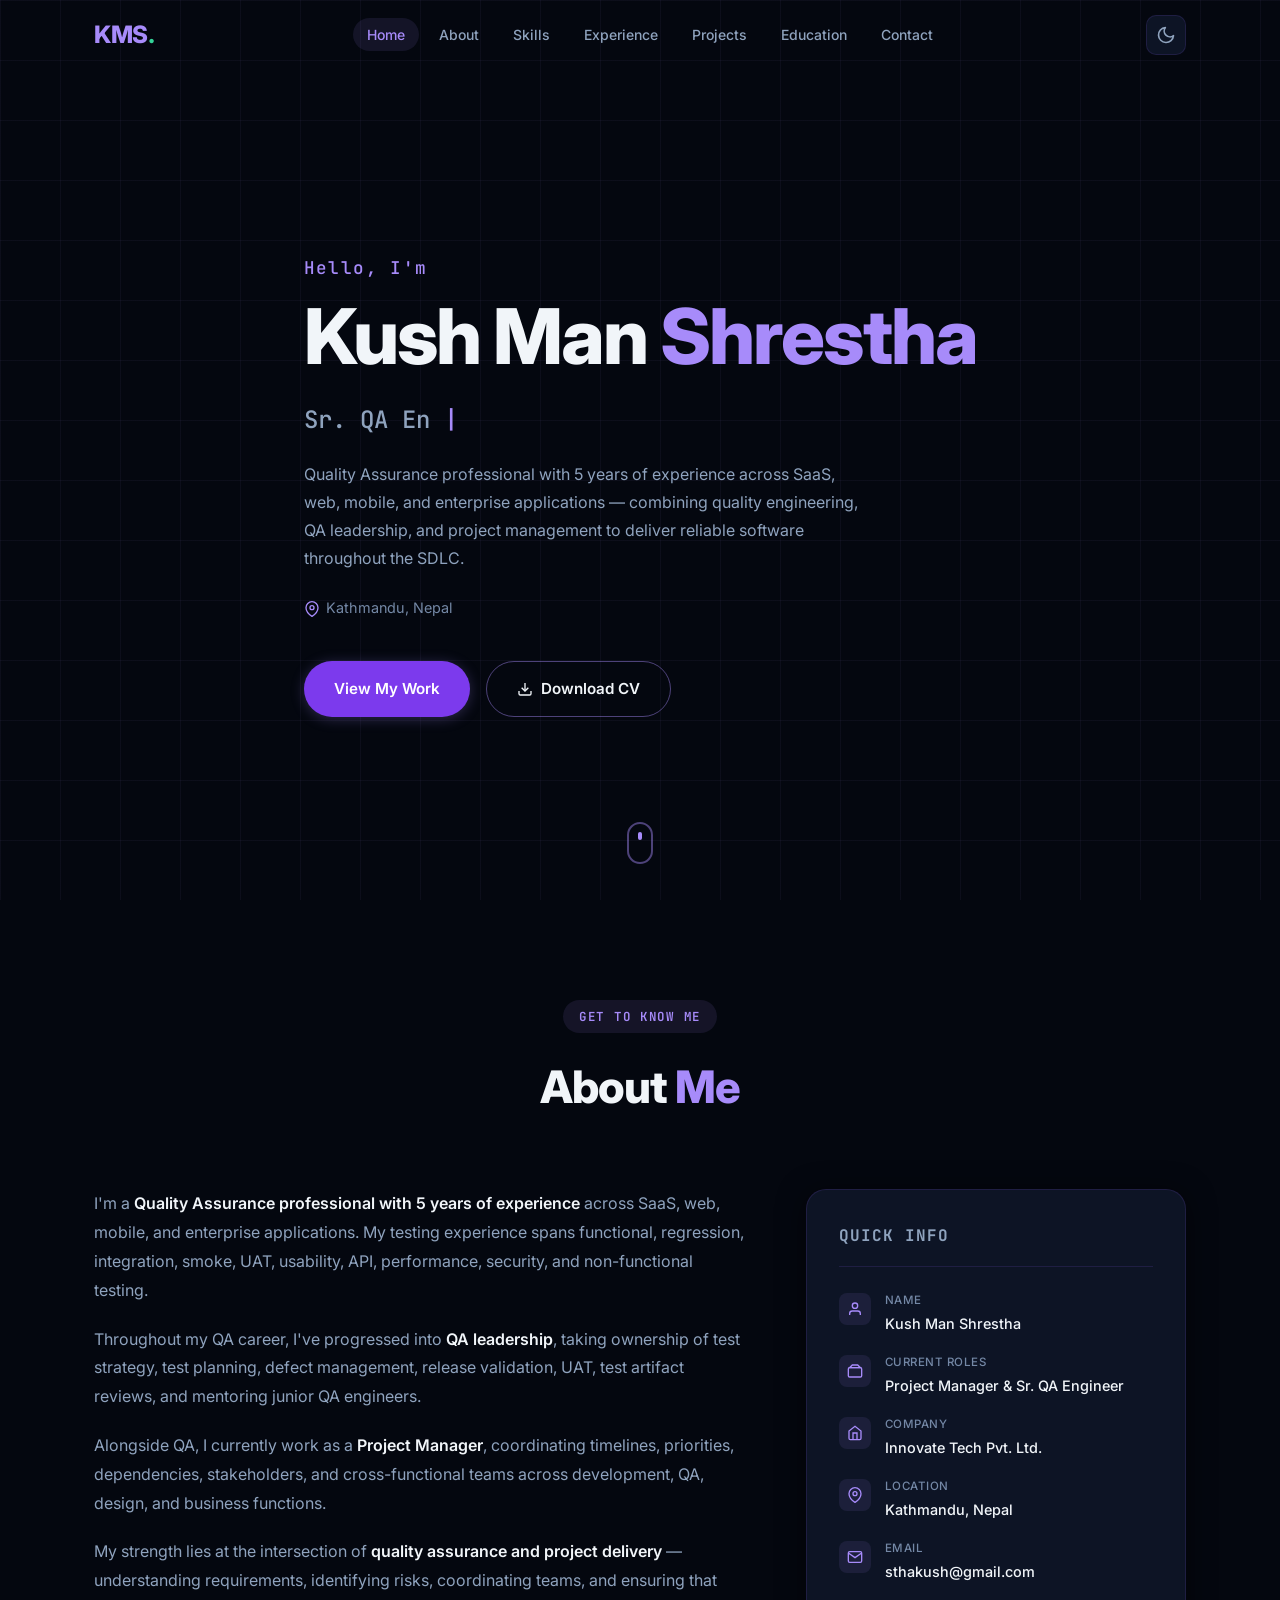
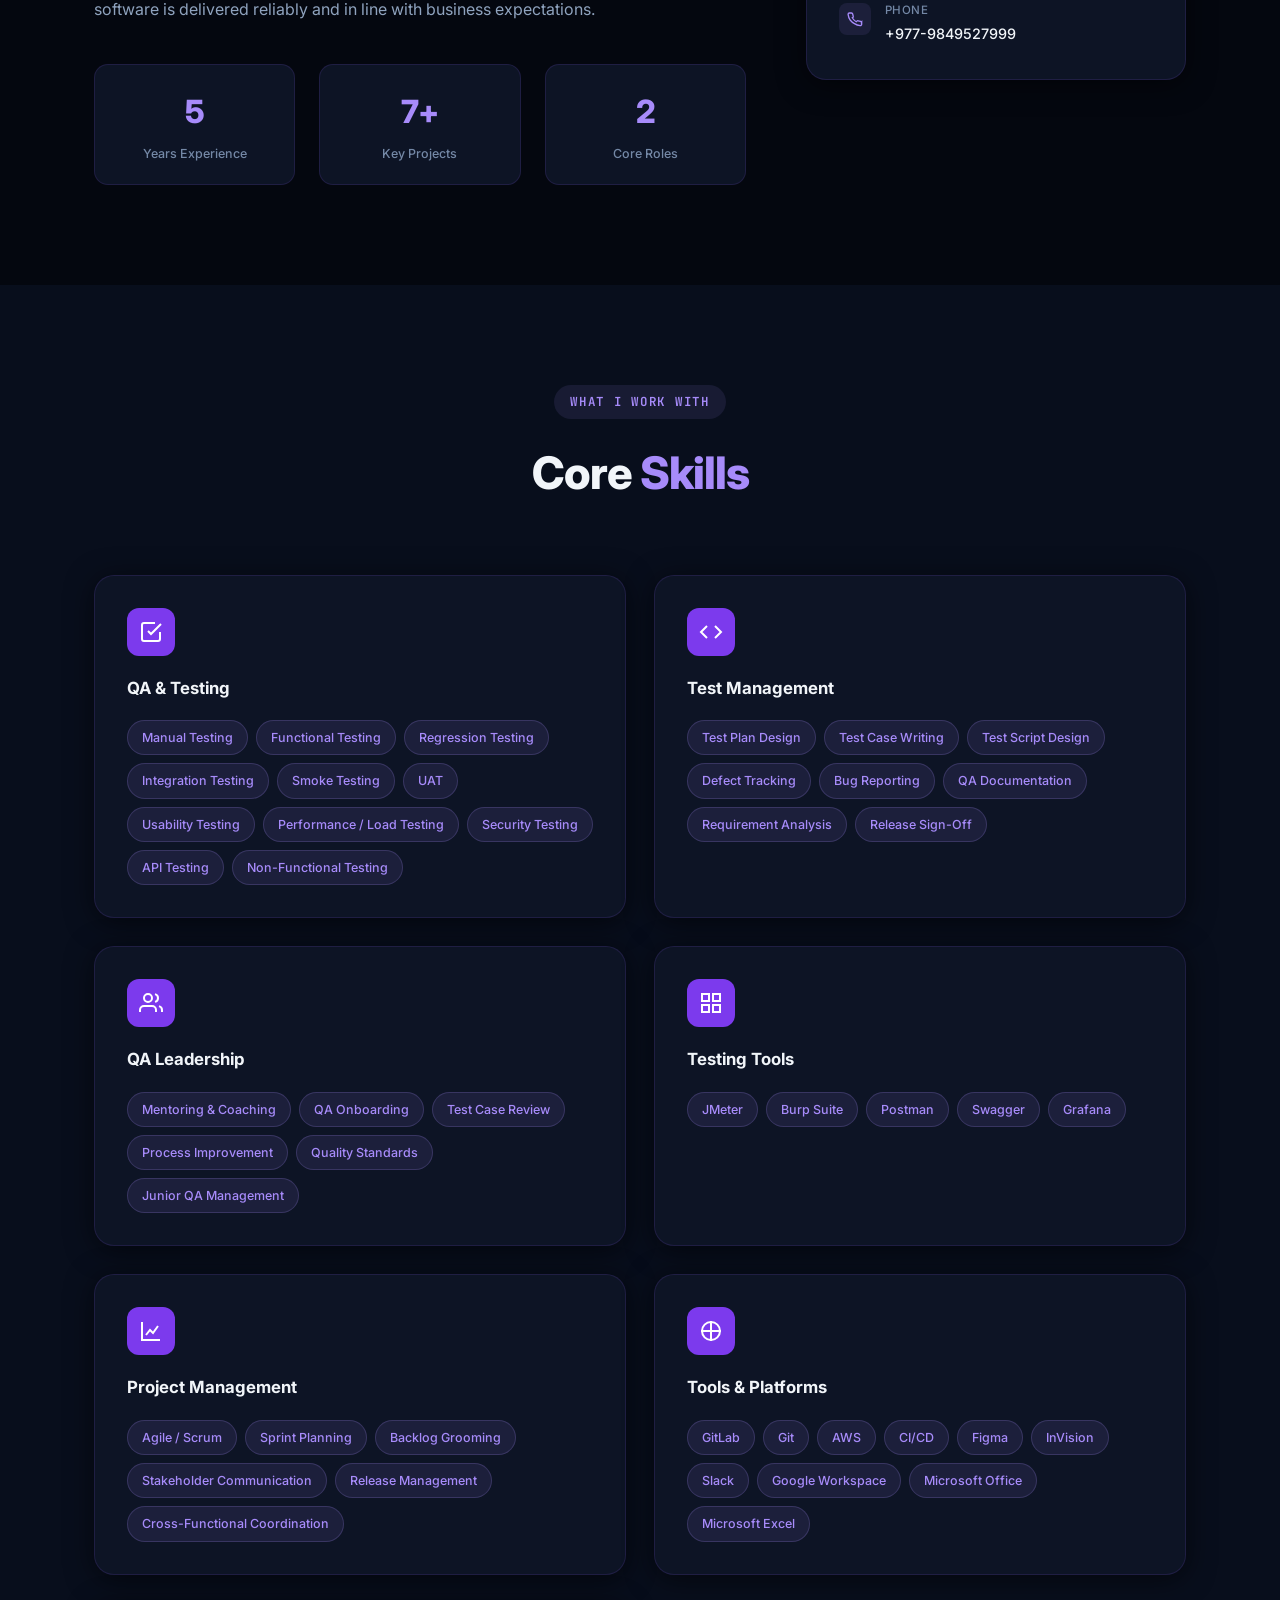
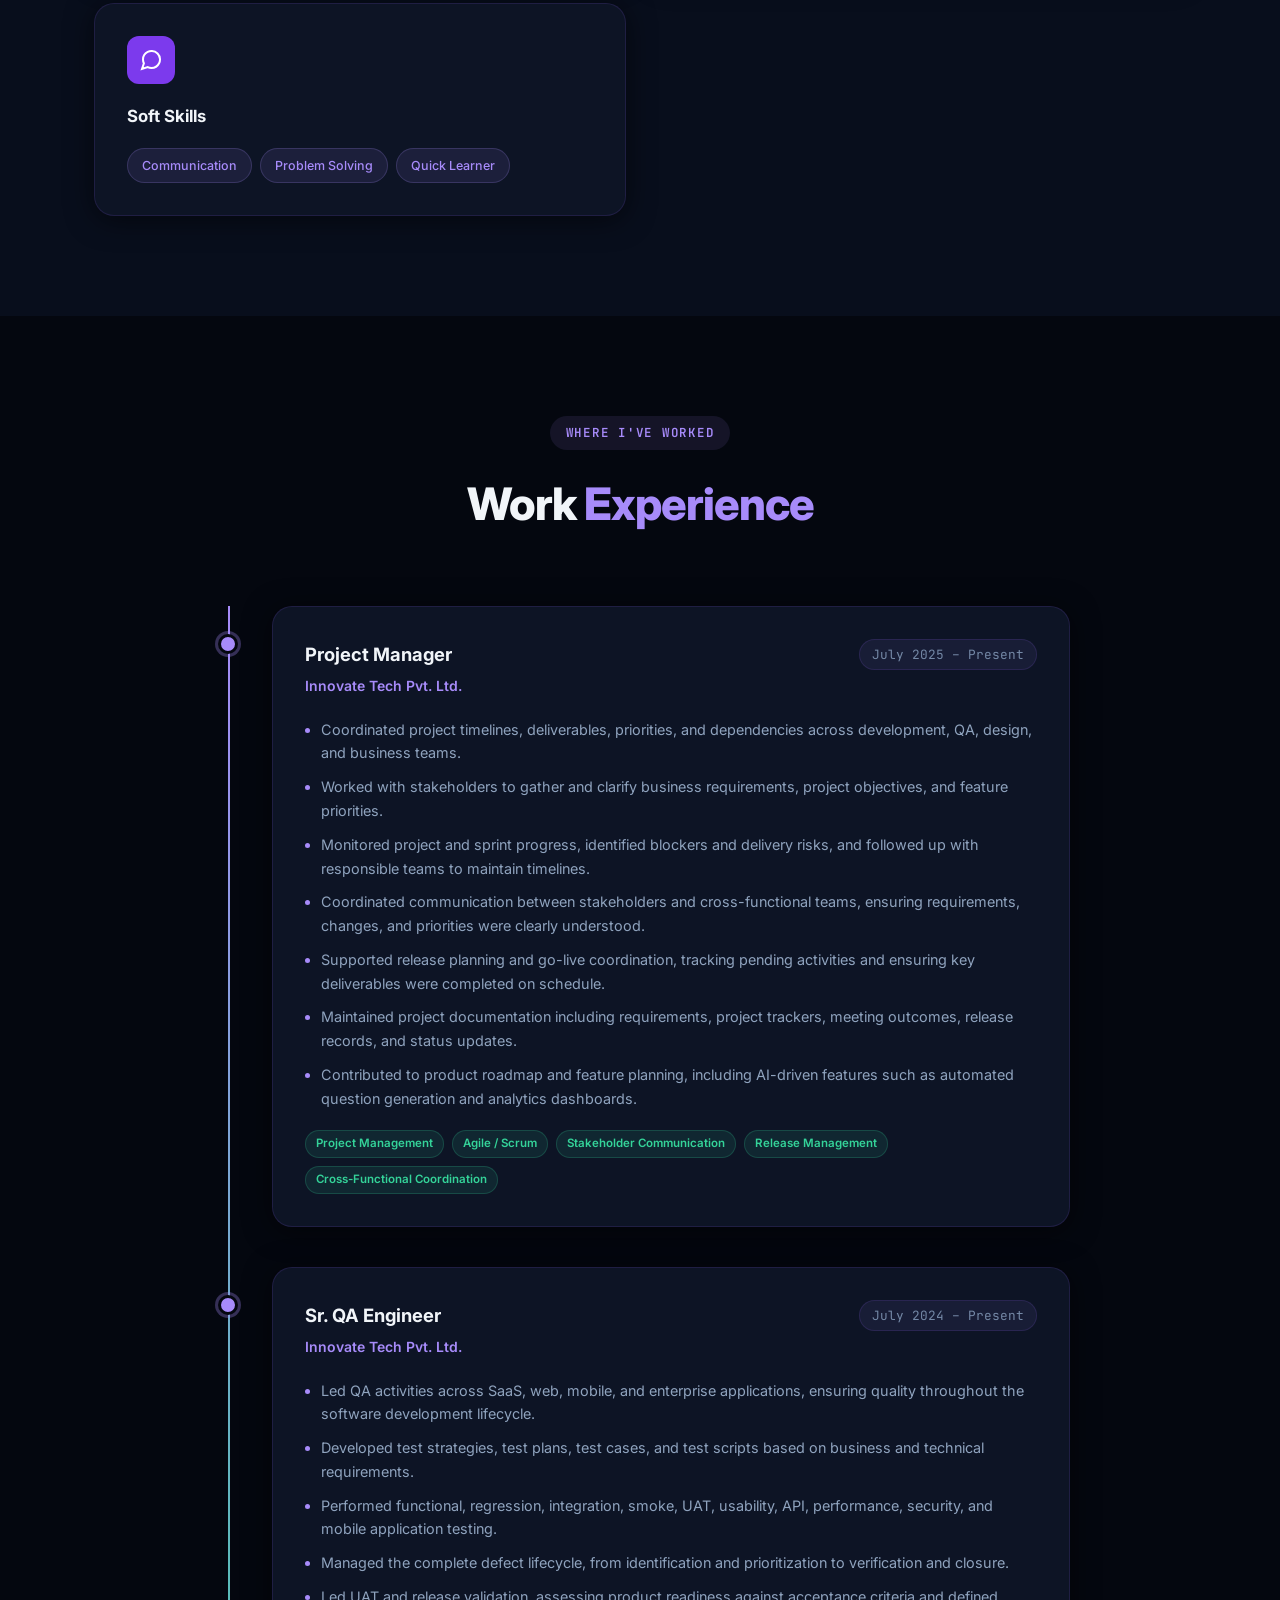
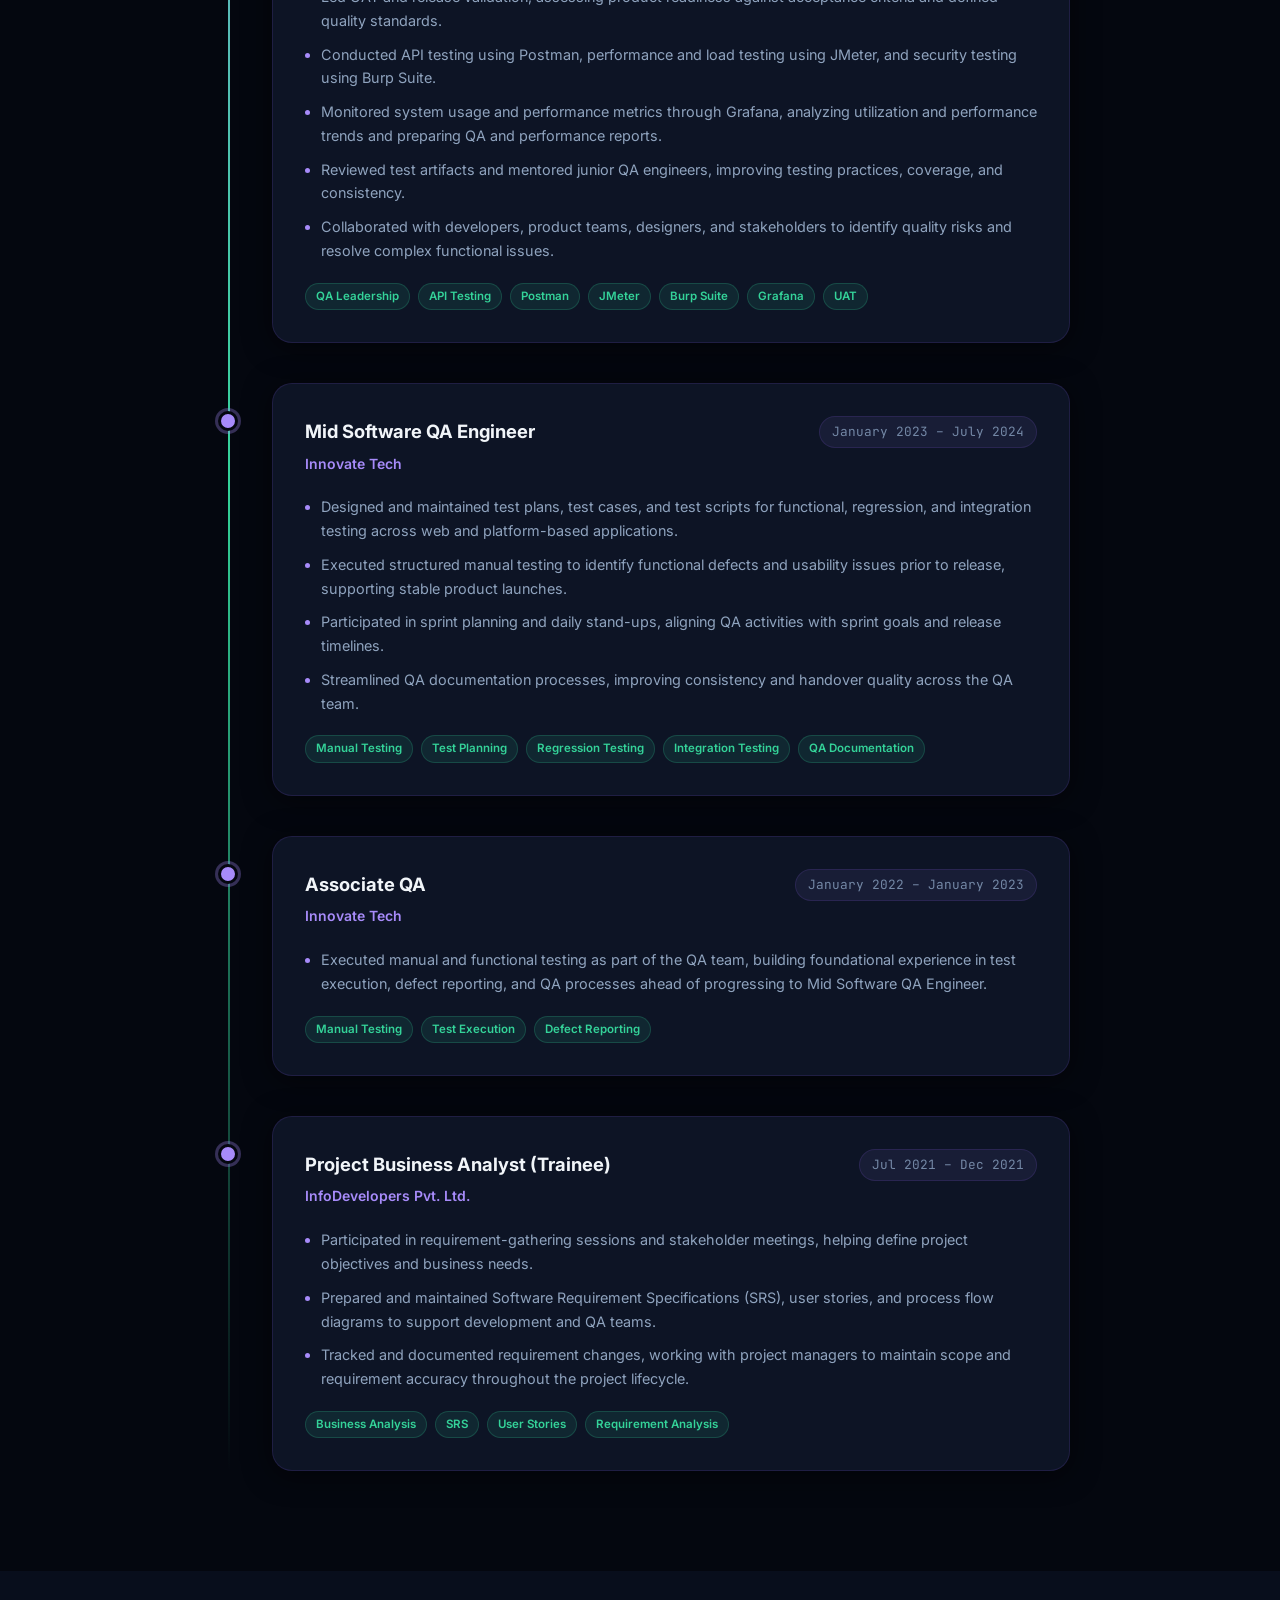
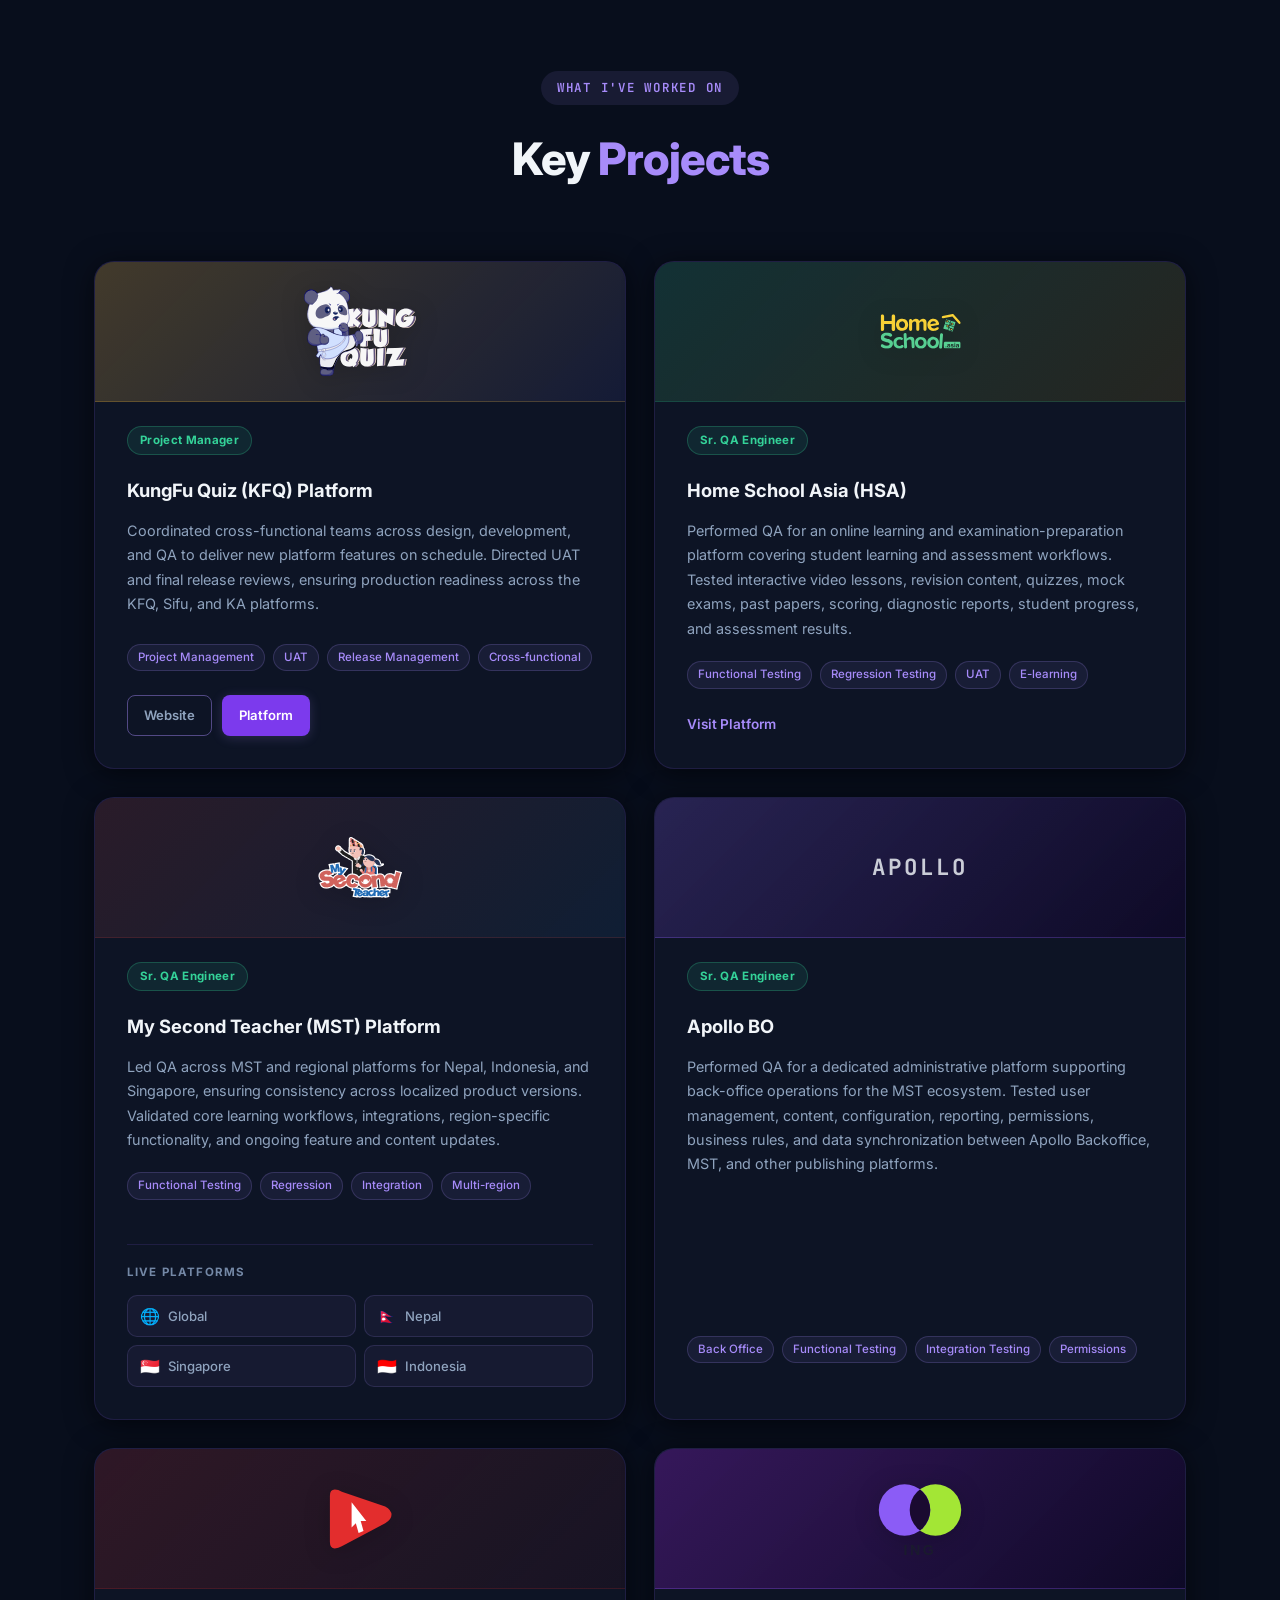
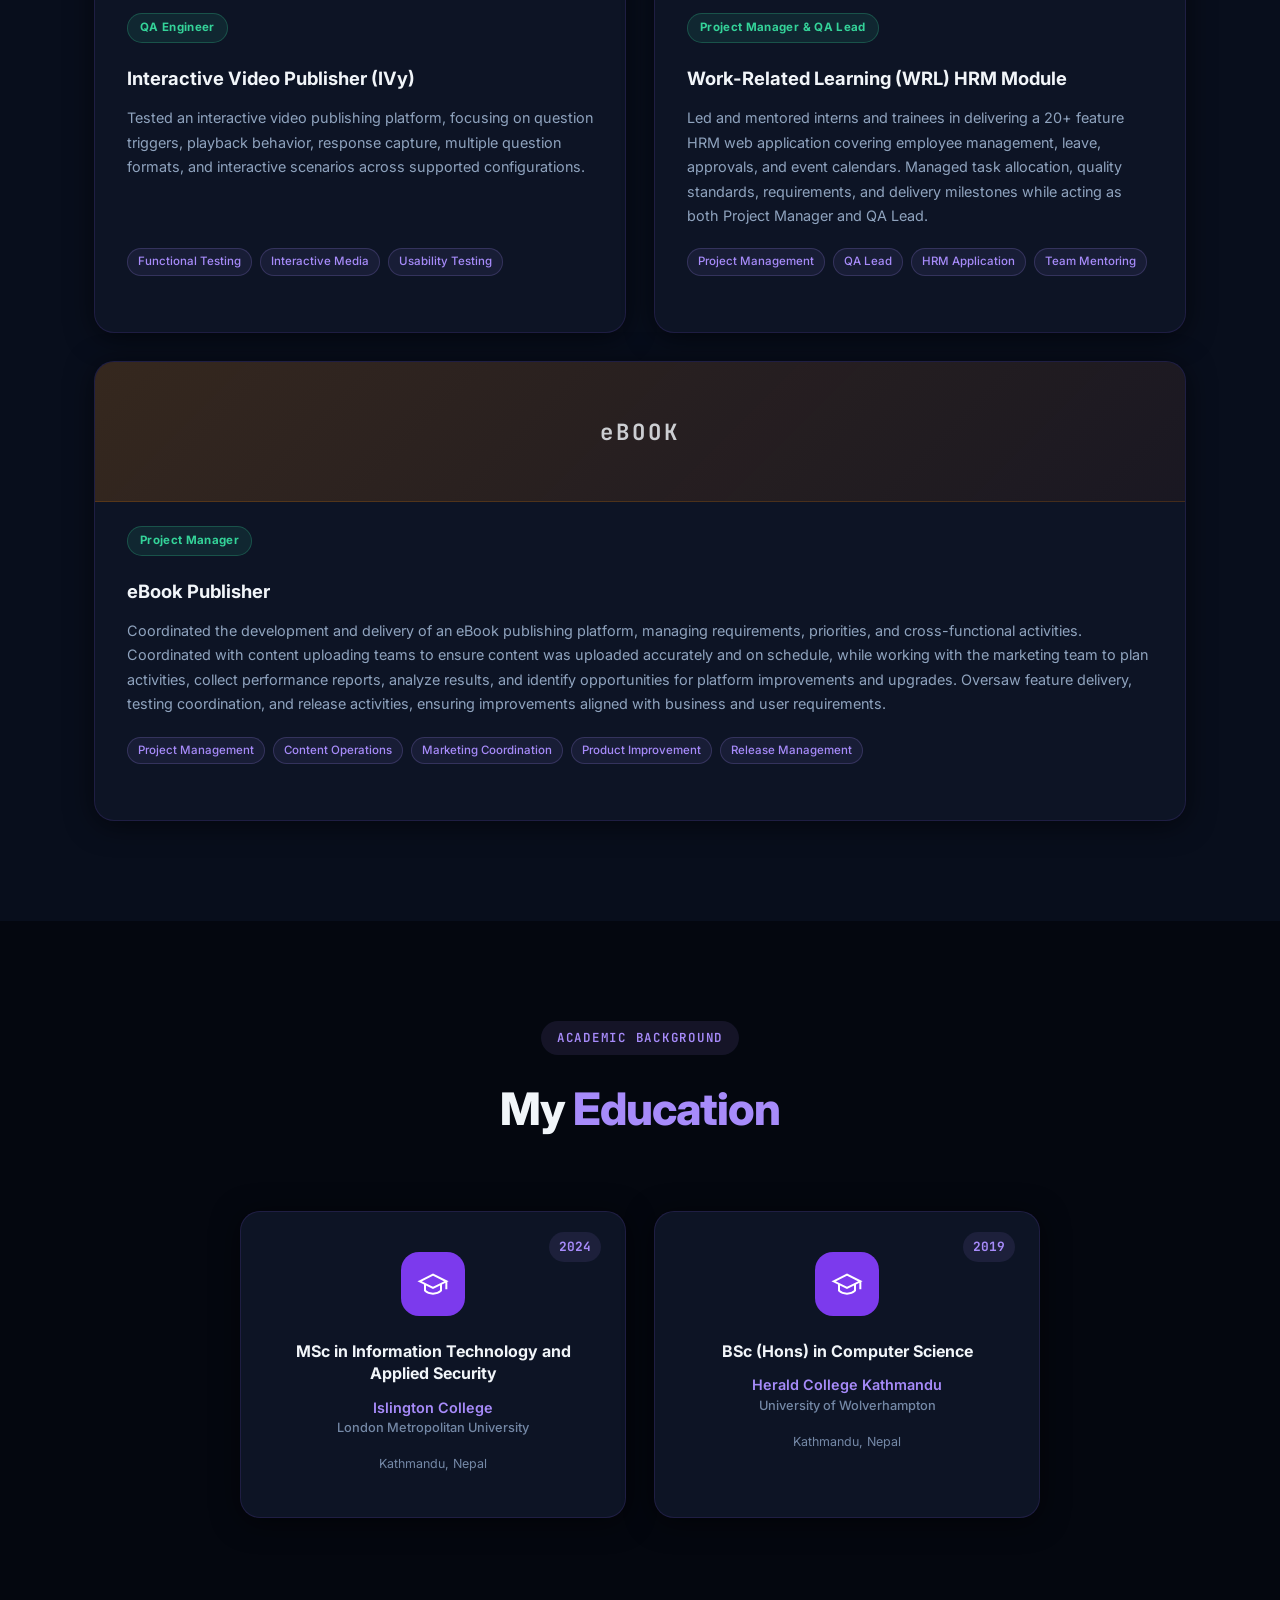
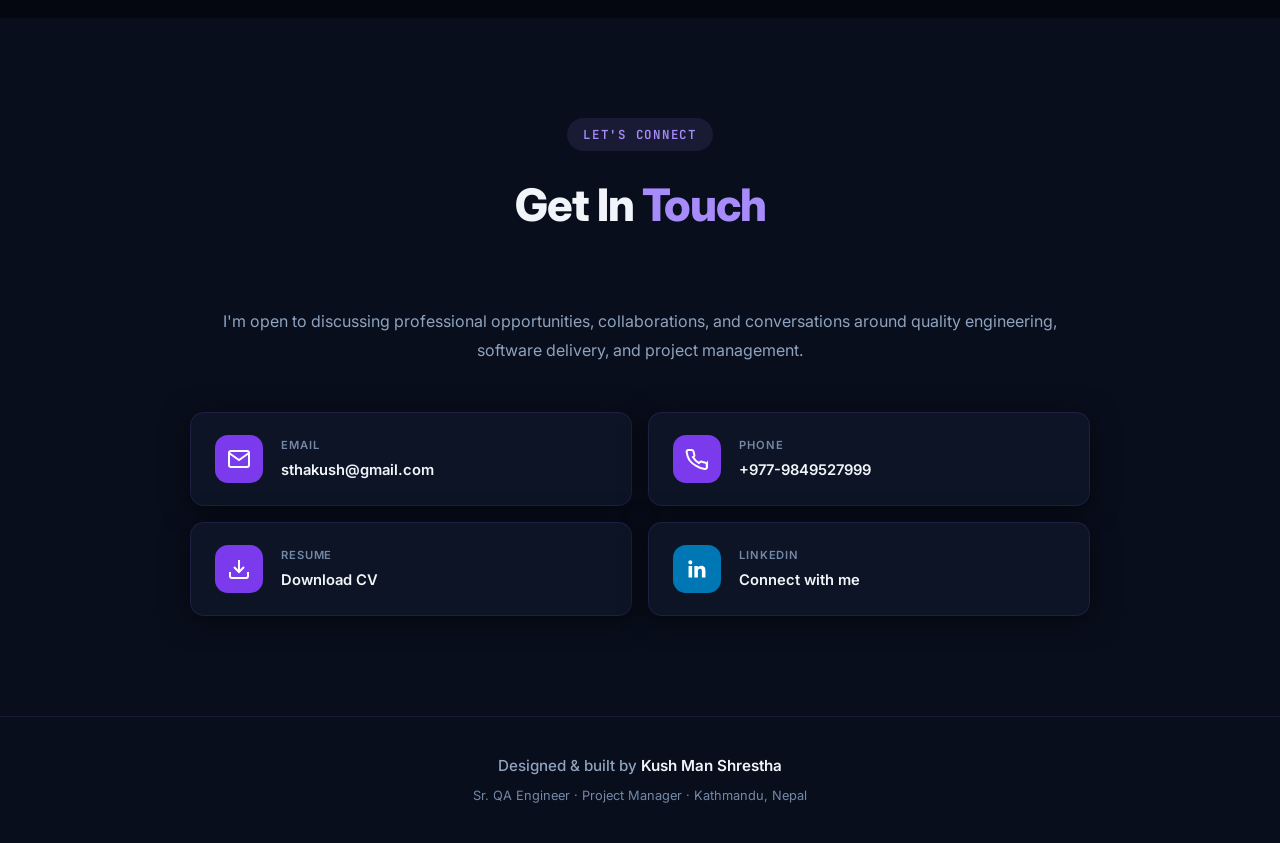
==== commit 255f8a88: "Sync portfolio with updated CV: add missing role, fix dates, add skills - Add missing "Associate QA"" ====
--- a/index.html
+++ b/index.html
@@ -638,6 +638,7 @@
               <span class="skill-tag">JMeter</span>
               <span class="skill-tag">Burp Suite</span>
               <span class="skill-tag">Postman</span>
+              <span class="skill-tag">Swagger</span>
               <span class="skill-tag">Grafana</span>
             </div>
 
@@ -706,6 +707,31 @@
 
           </div>
 
+
+          <!-- Soft Skills -->
+
+          <div class="skill-category reveal">
+
+            <div class="skill-category-icon">
+              <svg width="24" height="24" viewBox="0 0 24 24"
+                fill="none" stroke="currentColor" stroke-width="2"
+                aria-hidden="true">
+                <path d="M21 11.5a8.38 8.38 0 0 1-.9 3.8 8.5 8.5 0 0 1-7.6 4.7 8.38 8.38 0 0 1-3.8-.9L3 21l1.9-5.7a8.38 8.38 0 0 1-.9-3.8 8.5 8.5 0 0 1 4.7-7.6 8.38 8.38 0 0 1 3.8-.9h.5a8.48 8.48 0 0 1 8 8v.5z"/>
+              </svg>
+            </div>
+
+            <h3 class="skill-category-title">
+              Soft Skills
+            </h3>
+
+            <div class="skill-tags">
+              <span class="skill-tag">Communication</span>
+              <span class="skill-tag">Problem Solving</span>
+              <span class="skill-tag">Quick Learner</span>
+            </div>
+
+          </div>
+
         </div>
 
       </div>
@@ -758,7 +784,7 @@
                 </div>
 
                 <span class="timeline-period">
-                  2025 – Present
+                  July 2025 – Present
                 </span>
 
               </div>
@@ -845,7 +871,7 @@
                 </div>
 
                 <span class="timeline-period">
-                  2024 – Present
+                  July 2024 – Present
                 </span>
 
               </div>
@@ -947,7 +973,7 @@
                 </div>
 
                 <span class="timeline-period">
-                  2022 – 2024
+                  January 2023 – July 2024
                 </span>
 
               </div>
@@ -988,6 +1014,56 @@
                 <span>Regression Testing</span>
                 <span>Integration Testing</span>
                 <span>QA Documentation</span>
+              </div>
+
+            </div>
+
+          </div>
+
+
+          <!-- Associate QA -->
+
+          <div class="timeline-item reveal">
+
+            <div class="timeline-dot" aria-hidden="true"></div>
+
+            <div class="timeline-card">
+
+              <div class="timeline-header">
+
+                <div>
+                  <h3 class="timeline-role">
+                    Associate QA
+                  </h3>
+
+                  <p class="timeline-company">
+                    Innovate Tech
+                  </p>
+                </div>
+
+                <span class="timeline-period">
+                  January 2022 – January 2023
+                </span>
+
+              </div>
+
+
+              <ul class="timeline-list">
+
+                <li>
+                  Executed manual and functional testing as part of the
+                  QA team, building foundational experience in test
+                  execution, defect reporting, and QA processes ahead of
+                  progressing to Mid Software QA Engineer.
+                </li>
+
+              </ul>
+
+
+              <div class="timeline-tags">
+                <span>Manual Testing</span>
+                <span>Test Execution</span>
+                <span>Defect Reporting</span>
               </div>
 
             </div>
@@ -1490,7 +1566,10 @@
                 accurately and on schedule, while working with the
                 marketing team to plan activities, collect performance
                 reports, analyze results, and identify opportunities
-                for platform improvements and upgrades.
+                for platform improvements and upgrades. Oversaw feature
+                delivery, testing coordination, and release activities,
+                ensuring improvements aligned with business and user
+                requirements.
               </p>
 
               <div class="project-tags">
--- a/css/style.css
+++ b/css/style.css
@@ -831,6 +831,28 @@
     rgba(47, 184, 126, 0.18) 0%,
     rgba(255, 196, 0, 0.10) 100%);
   border-bottom: 1px solid rgba(47, 184, 126, 0.18);
+}
+.project-banner--apollo {
+  background: linear-gradient(135deg,
+    rgba(139, 92, 246, 0.22) 0%,
+    rgba(15, 5, 40, 0.65) 100%);
+  border-bottom: 1px solid rgba(139, 92, 246, 0.25);
+}
+.project-banner--ebook {
+  background: linear-gradient(135deg,
+    rgba(217, 119, 6, 0.20) 0%,
+    rgba(120, 53, 15, 0.12) 100%);
+  border-bottom: 1px solid rgba(217, 119, 6, 0.2);
+}
+
+/* Text wordmark banner — used for projects with no logo asset */
+.project-banner-text {
+  font-family: 'JetBrains Mono', monospace;
+  font-size: 1.4rem;
+  font-weight: 700;
+  letter-spacing: .14em;
+  color: var(--text-primary);
+  opacity: .82;
 }
 
 .project-banner-logo {
